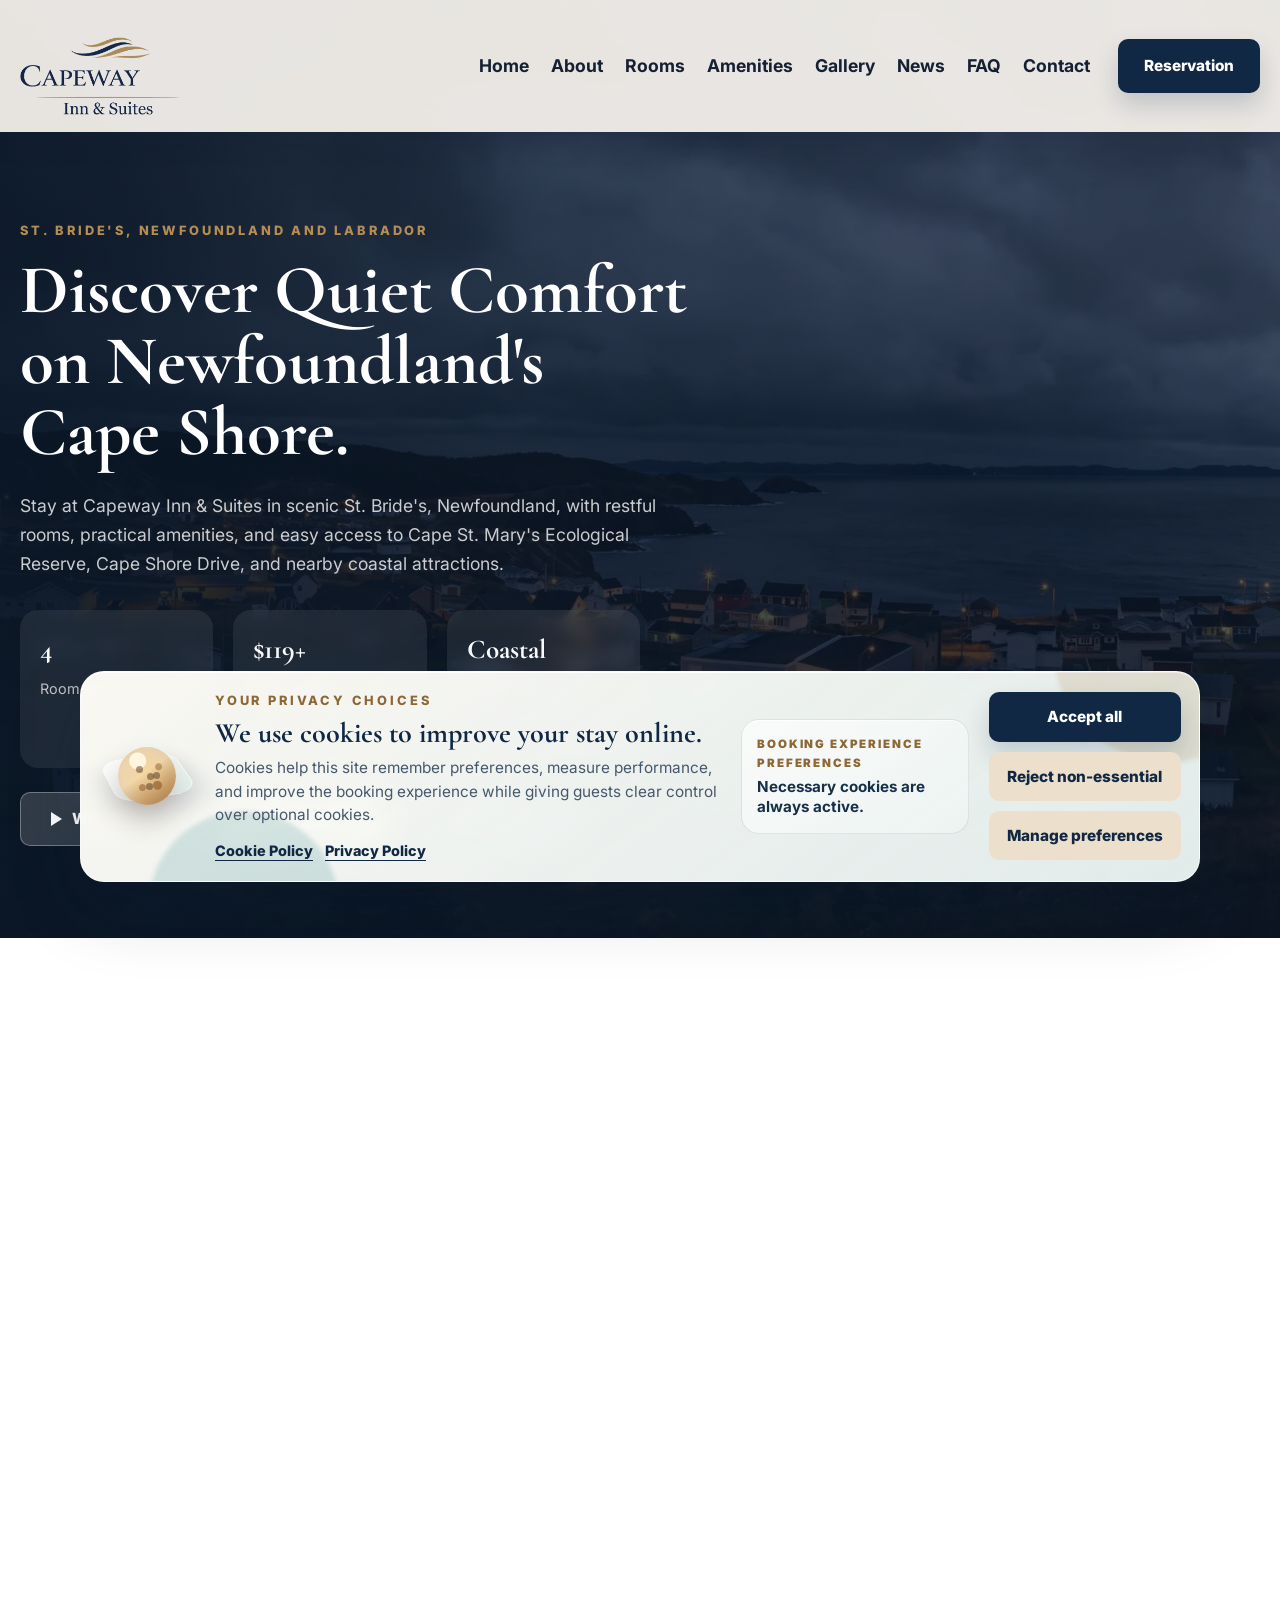
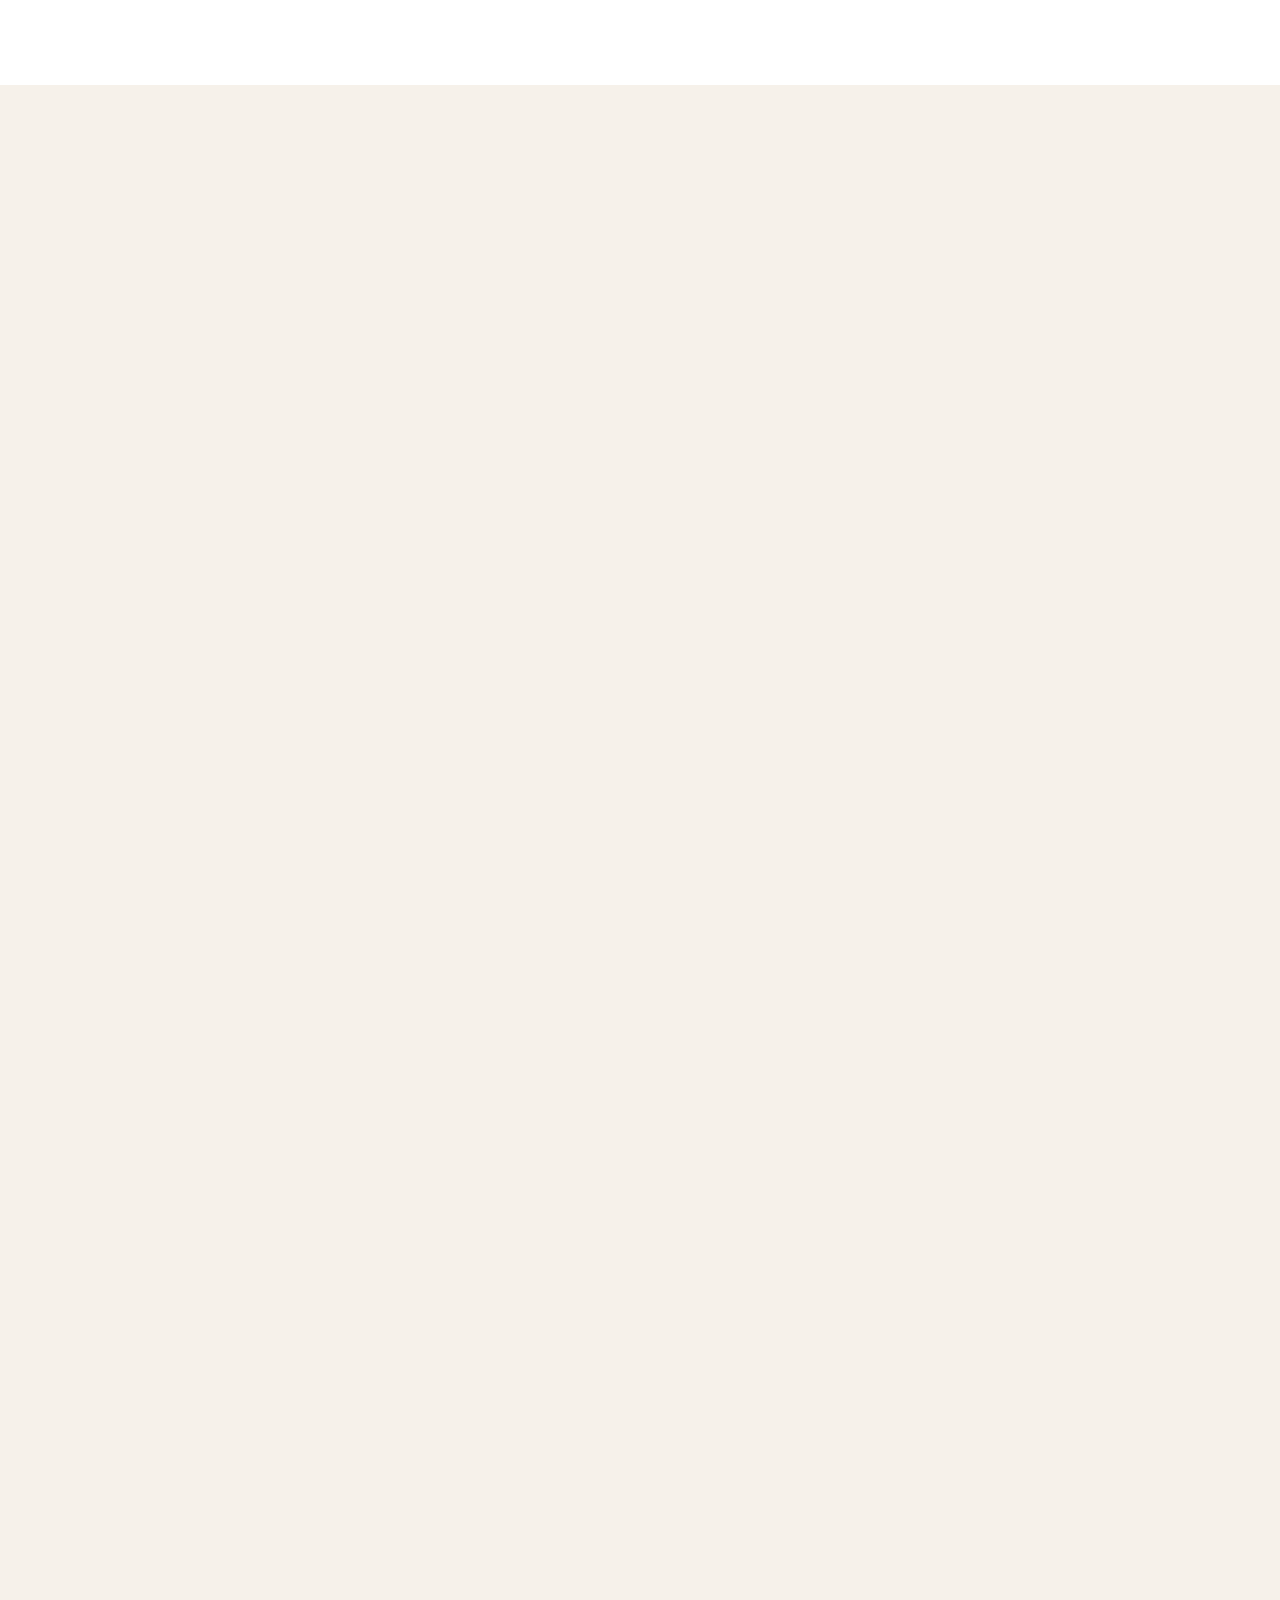
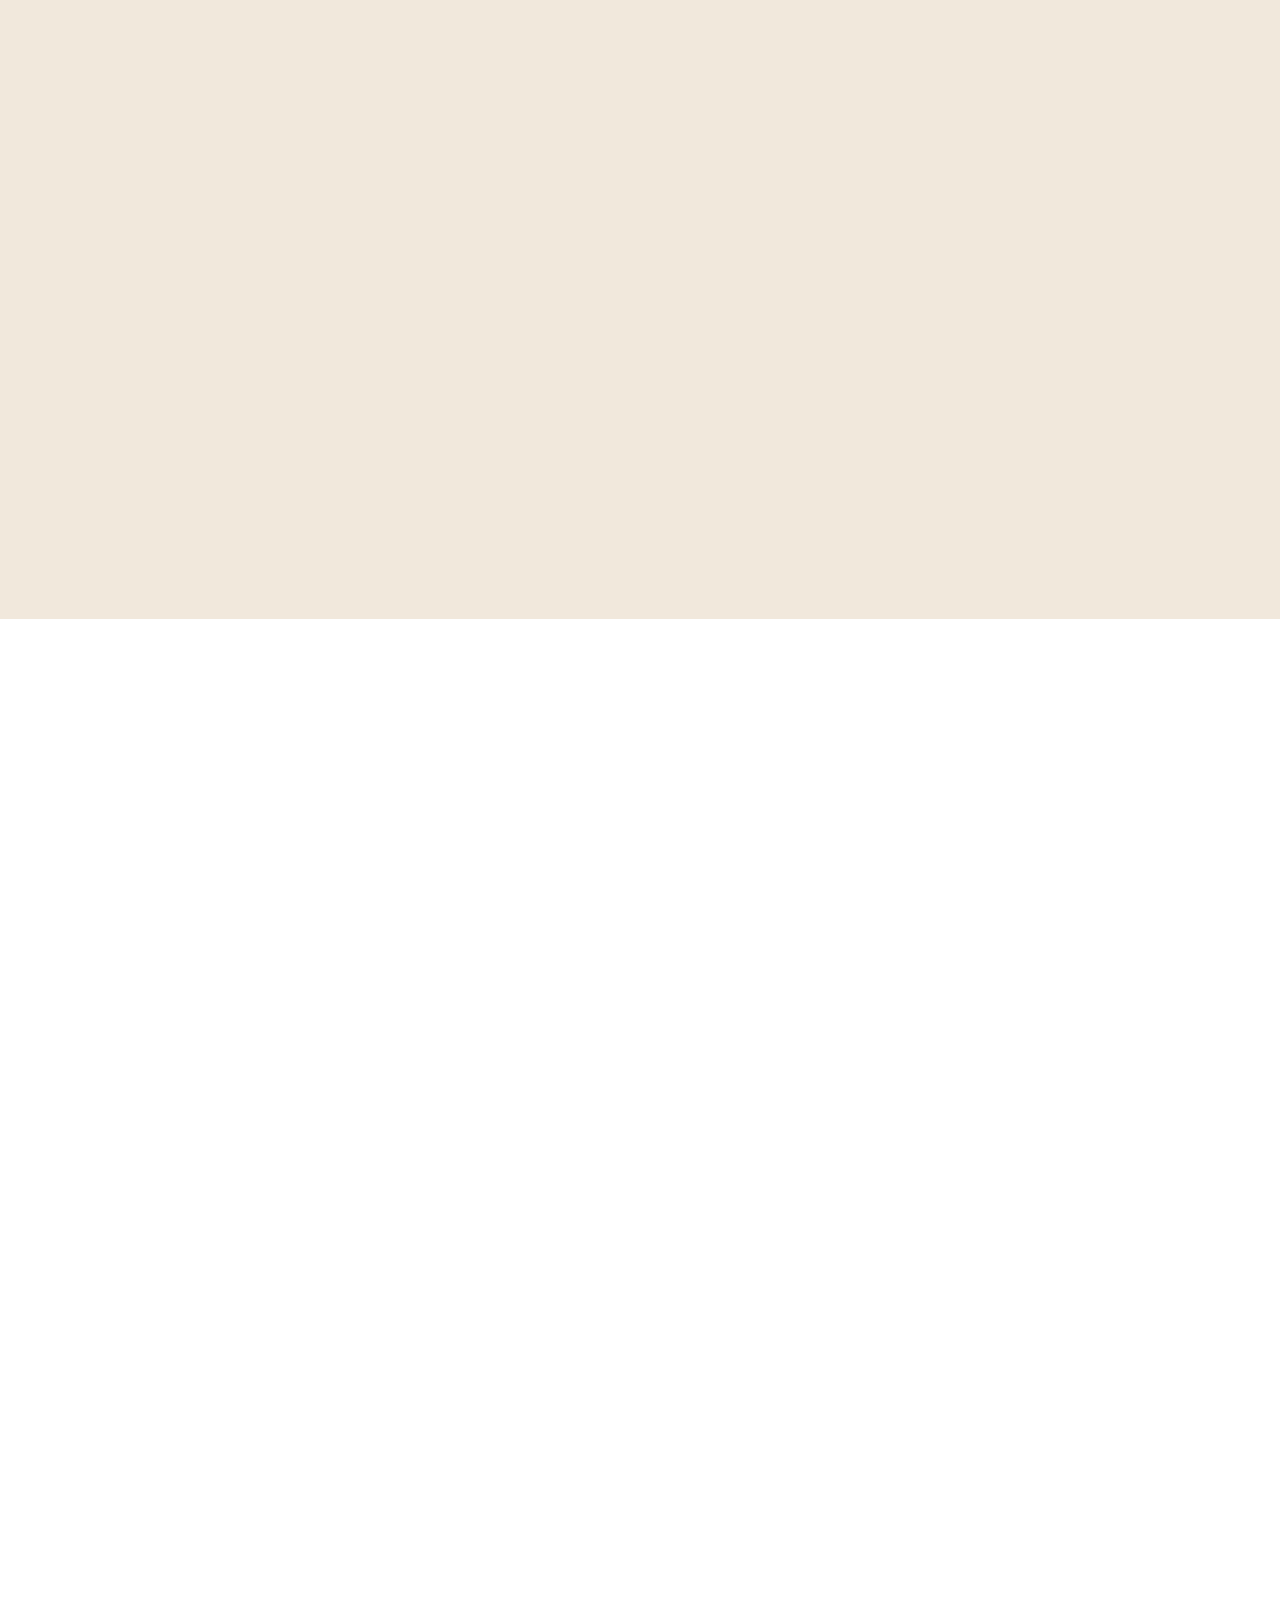
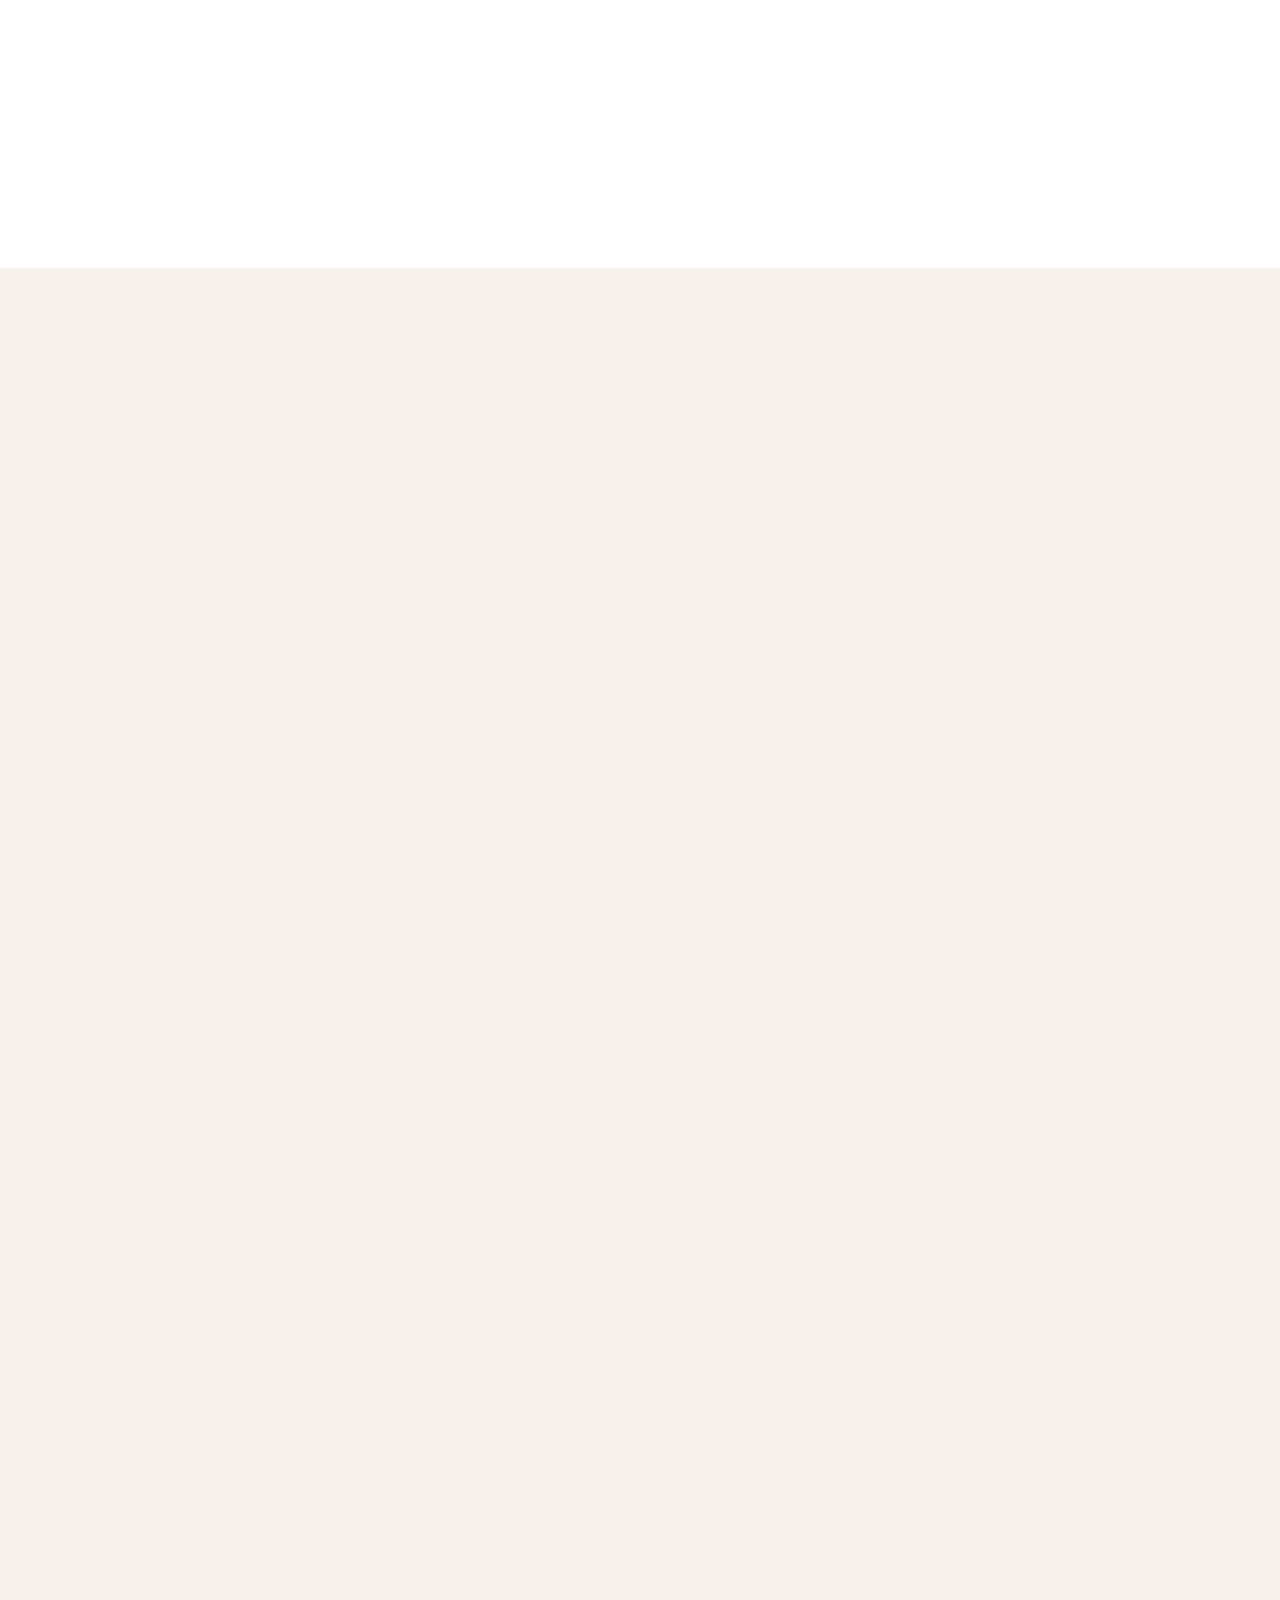
==== index.html @ 0992347d "Remove contact last name field" ====
<!DOCTYPE html>
<html lang="en">
<head>
  <meta charset="UTF-8" />
  <meta name="viewport" content="width=device-width, initial-scale=1.0" />
  <meta name="description" content="Stay at Capeway Inn & Suites in St. Bride's, Newfoundland, near Cape St. Mary's Ecological Reserve. Rooms, suites, Wi-Fi, parking, and coastal hospitality." />
  <meta name="theme-color" content="#102844" />
  <link rel="canonical" href="https://capewayinn.astigmedia.com/" />
  <meta property="og:title" content="Capeway Inn & Suites | St. Bride's NL Accommodations" />
  <meta property="og:description" content="Comfortable rooms and suites in scenic St. Bride's, minutes from Cape St. Mary's Ecological Reserve and Cape Shore attractions." />
  <meta property="og:type" content="website" />
  <meta property="og:url" content="https://capewayinn.astigmedia.com/" />
  <meta property="og:image" content="https://capewayinn.astigmedia.com/assets/images/newfound-hero-optimized.jpg" />
  <meta name="twitter:card" content="summary_large_image" />
  <meta name="twitter:title" content="Capeway Inn & Suites | St. Bride's NL Accommodations" />
  <meta name="twitter:description" content="Comfortable rooms and suites near Cape St. Mary's Ecological Reserve in St. Bride's, Newfoundland." />
  <meta name="twitter:image" content="https://capewayinn.astigmedia.com/assets/images/newfound-hero-optimized.jpg" />
  <title>Capeway Inn & Suites | St. Bride's NL Accommodations</title>
  <link rel="icon" href="/favicon.ico" sizes="any" />
  <link rel="icon" type="image/svg+xml" href="/assets/images/favicon.svg" />
  <link rel="apple-touch-icon" href="/assets/images/apple-touch-icon.png" />
  <link rel="manifest" href="/site.webmanifest" />
  <link rel="preconnect" href="https://fonts.googleapis.com" />
  <link rel="preconnect" href="https://fonts.gstatic.com" crossorigin />
  <link rel="preload" as="style"
    href="https://fonts.googleapis.com/css2?family=Cormorant+Garamond:wght@600;700&family=Inter:wght@400;500;600;700;800&display=swap"
    onload="this.onload=null;this.rel='stylesheet'"
  />
  <noscript><link href="https://fonts.googleapis.com/css2?family=Cormorant+Garamond:wght@600;700&family=Inter:wght@400;500;600;700;800&display=swap" rel="stylesheet" /></noscript>
  <link rel="preload" as="image" href="assets/images/newfound-hero-optimized.webp" type="image/webp" fetchpriority="high" />
  <style>
    .skip-link {
      position: fixed;
      top: 14px;
      left: 14px;
      z-index: 100;
      transform: translateY(-140%);
      padding: 10px 14px;
      color: #fff;
      background: #102844;
      transition: transform 0.2s ease;
    }

    .skip-link:focus {
      transform: translateY(0);
    }
  </style>
  <link rel="stylesheet" href="style.css?v=20260512-4" />
  <script type="application/ld+json">
    {
      "@context": "https://schema.org",
      "@type": "Hotel",
      "name": "Capeway Inn & Suites",
      "url": "https://capewayinn.astigmedia.com/",
      "image": "https://capewayinn.astigmedia.com/assets/images/newfound-hero-optimized.jpg",
      "description": "Comfortable rooms and suites in St. Bride's, Newfoundland, near Cape St. Mary's Ecological Reserve and Cape Shore attractions.",
      "telephone": "+1-709-337-2163",
      "email": "jk.cruz@inboxeen.com",
      "priceRange": "$119-$169",
      "checkinTime": "15:00",
      "checkoutTime": "11:00",
      "hasMap": "https://www.google.com/maps/search/?api=1&query=46.926668,-54.174698",
      "address": {
        "@type": "PostalAddress",
        "streetAddress": "11 Main Street, Route 100",
        "addressLocality": "St. Bride's",
        "addressRegion": "NL",
        "postalCode": "A0B 2Z0",
        "addressCountry": "CA"
      },
      "geo": {
        "@type": "GeoCoordinates",
        "latitude": 46.926668,
        "longitude": -54.174698
      },
      "amenityFeature": [
        { "@type": "LocationFeatureSpecification", "name": "Free Wi-Fi", "value": true },
        { "@type": "LocationFeatureSpecification", "name": "Parking", "value": true },
        { "@type": "LocationFeatureSpecification", "name": "Private bathrooms", "value": true },
        { "@type": "LocationFeatureSpecification", "name": "Cable TV", "value": true }
      ],
      "makesOffer": [
        {
          "@type": "Offer",
          "name": "Standard Room",
          "price": "119",
          "priceCurrency": "CAD",
          "availability": "https://schema.org/InStock"
        },
        {
          "@type": "Offer",
          "name": "Deluxe Room",
          "price": "139",
          "priceCurrency": "CAD",
          "availability": "https://schema.org/InStock"
        },
        {
          "@type": "Offer",
          "name": "Family Suite",
          "price": "159",
          "priceCurrency": "CAD",
          "availability": "https://schema.org/InStock"
        },
        {
          "@type": "Offer",
          "name": "Extended Stay Suite",
          "price": "169",
          "priceCurrency": "CAD",
          "availability": "https://schema.org/InStock"
        }
      ]
    }
  </script>
  <script type="application/ld+json">
    {
      "@context": "https://schema.org",
      "@type": "FAQPage",
      "mainEntity": [
        {
          "@type": "Question",
          "name": "How do I request a reservation?",
          "acceptedAnswer": {
            "@type": "Answer",
            "text": "Use the reservation request form with your preferred dates, room type, and contact details. The inn will follow up with availability and confirmation."
          }
        },
        {
          "@type": "Question",
          "name": "What are the nightly rates at The Capeway?",
          "acceptedAnswer": {
            "@type": "Answer",
            "text": "Daily room rates range from $119 to $169 per night, depending on the room type."
          }
        },
        {
          "@type": "Question",
          "name": "Do you offer weekly or monthly rates?",
          "acceptedAnswer": {
            "@type": "Answer",
            "text": "Weekly and monthly rates are available for extended stays. Contact the inn directly for availability and pricing."
          }
        }
      ]
    }
  </script>
</head>
<body>
  <a class="skip-link" href="#main">Skip to content</a>

  <header class="site-header" id="siteHeader">
    <div class="container nav-shell">
      <a class="brand" href="#home" aria-label="Capeway Inn & Suites home">
        <img class="brand-logo" data-site-setting="logo" src="assets/images/capeway-logo-inn-suites.webp" alt="Capeway Inn &amp; Suites logo" width="1672" height="941" decoding="async">
      </a>

      <button class="menu-toggle" id="menuToggle" type="button" aria-controls="primaryMenu" aria-expanded="false">
        <span class="sr-only">Open menu</span>
        <span></span>
        <span></span>
        <span></span>
      </button>

      <nav class="nav-menu" id="primaryMenu" aria-label="Primary navigation">
        <a href="#home">Home</a>
        <a href="#about">About</a>
        <a href="#rooms">Rooms</a>
        <a href="#amenities">Amenities</a>
        <a href="#gallery">Gallery</a>
        <a href="#news">News</a>
        <a href="#faq">FAQ</a>
        <a href="#contact">Contact</a>
      </nav>

      <a class="btn btn-primary nav-cta" href="#reservation-request">Reservation</a>
    </div>
  </header>

  <main id="main">
    <section class="hero-section" id="home">
      <div class="hero-media">
        <img
          src="assets/images/newfound-hero-optimized.webp"
          alt="Coastal village near St. Bride's Newfoundland at dusk"
          width="2400"
          height="1155"
          fetchpriority="high"
          decoding="async"
        />
      </div>
      <div class="hero-overlay"></div>
      <div class="container hero-content">
        <div class="hero-copy reveal">
          <p class="eyebrow">St. Bride's, Newfoundland and Labrador</p>
          <h1>Discover Quiet Comfort on Newfoundland's Cape Shore.</h1>
          <p class="hero-lede">
            Stay at Capeway Inn &amp; Suites in scenic St. Bride's, Newfoundland, with restful rooms,
            practical amenities, and easy access to Cape St. Mary's Ecological Reserve, Cape Shore
            Drive, and nearby coastal attractions.
          </p>
          <div class="hero-highlights" aria-label="Stay highlights">
            <div class="hero-highlight-card info-flip-card" role="button" tabindex="0" aria-pressed="false">
              <div class="info-flip-inner">
                <div class="info-flip-face info-flip-front">
                  <strong>4</strong>
                  <span>Room styles</span>
                </div>
                <div class="info-flip-face info-flip-back">
                  <strong>Rooms</strong>
                  <span>Four practical room and suite styles.</span>
                </div>
              </div>
            </div>
            <div class="hero-highlight-card info-flip-card" role="button" tabindex="0" aria-pressed="false">
              <div class="info-flip-inner">
                <div class="info-flip-face info-flip-front">
                  <strong>$119+</strong>
                  <span>Nightly range</span>
                </div>
                <div class="info-flip-face info-flip-back">
                  <strong>Rates</strong>
                  <span>Confirmed with availability and stay dates.</span>
                </div>
              </div>
            </div>
            <div class="hero-highlight-card info-flip-card" role="button" tabindex="0" aria-pressed="false">
              <div class="info-flip-inner">
                <div class="info-flip-face info-flip-front">
                  <strong>Coastal</strong>
                  <span>NL setting</span>
                </div>
                <div class="info-flip-face info-flip-back">
                  <strong>Location</strong>
                  <span>Near Cape St. Mary's and Cape Shore drives.</span>
                </div>
              </div>
            </div>
          </div>
          <div class="hero-actions">
            <button class="btn btn-video" id="heroVideoOpen" type="button" aria-haspopup="dialog">
              <span class="play-icon" aria-hidden="true"></span>
              Watch Video
            </button>
            <a class="btn btn-secondary" href="#rooms">View Rooms</a>
            <a class="btn btn-primary" href="#reservation-request">Reservation</a>
          </div>
        </div>
        <div class="hero-booking-panel" id="heroBookingPanel" aria-hidden="true"></div>
      </div>
    </section>

    <section class="section booking-section" id="reservation-request" hidden>
      <div class="container booking-section-layout">
        <div class="section-heading booking-section-heading reveal">
          <p class="eyebrow">Plan Your Stay</p>
          <h2>Request availability for your stay.</h2>
          <p>Share your preferred dates, room type, and contact details. We will follow up with availability and confirmed pricing.</p>
        </div>

        <form class="booking-card booking-card-flip reveal" id="quickBookingForm" aria-label="Quick stay search">
          <div class="booking-card-inner">
            <div class="booking-card-face booking-card-front">
              <div class="card-heading">
                <p class="eyebrow">Plan Your Stay</p>
                <h2>Check Availability</h2>
              </div>
              <div class="booking-grid">
                <label>
                  <span>Check-in</span>
                  <input type="date" id="quickCheckIn" name="quickCheckIn" required />
                  <small class="error-message"></small>
                </label>
                <label>
                  <span>Check-out</span>
                  <input type="date" id="quickCheckOut" name="quickCheckOut" required />
                  <small class="error-message"></small>
                </label>
                <label>
                  <span>Guests</span>
                  <select id="quickGuests" name="quickGuests" required>
                    <option value="">Select guests</option>
                    <option value="1">1 guest</option>
                    <option value="2" selected>2 guests</option>
                    <option value="3">3 guests</option>
                    <option value="4">4 guests</option>
                    <option value="5">5 guests</option>
                    <option value="6">6 guests</option>
                  </select>
                  <small class="error-message"></small>
                </label>
                <label>
                  <span>Room Type</span>
                  <select id="quickRoomType" name="quickRoomType" required>
                    <option value="">Select room</option>
                    <option value="standard">Standard Room</option>
                    <option value="deluxe">Deluxe Room</option>
                    <option value="family">Family Suite</option>
                    <option value="extended">Extended Stay Suite</option>
                  </select>
                  <small class="error-message"></small>
                </label>
                <label>
                  <span>First Name</span>
                  <input type="text" id="quickFirstName" name="quickFirstName" autocomplete="given-name" required />
                  <small class="error-message"></small>
                </label>
                <label>
                  <span>Last Name</span>
                  <input type="text" id="quickLastName" name="quickLastName" autocomplete="family-name" required />
                  <small class="error-message"></small>
                </label>
                <label>
                  <span>Contact</span>
                  <input type="tel" id="quickContact" name="quickContact" autocomplete="tel" required />
                  <small class="error-message"></small>
                </label>
                <label>
                  <span>Email Address</span>
                  <input type="email" id="quickEmail" name="quickEmail" autocomplete="email" required />
                  <small class="error-message"></small>
                </label>
                <label class="wide-field">
                  <span>Special Request</span>
                  <textarea
                    id="quickSpecialRequest"
                    name="quickSpecialRequest"
                    rows="2"
                    placeholder="Arrival time, bedding preferences, accessibility notes, or anything we should know."
                  ></textarea>
                </label>
              </div>
              <button class="btn btn-primary btn-full" type="submit">Reservation</button>
              <p class="form-status" id="quickBookingStatus" aria-live="polite"></p>
            </div>
            <div class="booking-card-face booking-card-back" aria-live="polite">
              <div class="booking-success">
                <p class="eyebrow">Thank You</p>
                <h3>Availability request sent successfully.</h3>
                <p class="inquiry-id">Inquiry ID: <strong id="quickBookingInquiryId">Pending</strong></p>
                <p>We appreciate your interest in staying with us. Once availability is confirmed, we will contact you with the details.</p>
              </div>
            </div>
          </div>
        </form>
      </div>
    </section>

    <section class="section about-section" id="about">
      <div class="container about-layout">
        <div class="about-media reveal">
          <div class="about-stack">
            <img width="1800" height="1200"
              src="assets/gallery-enhanced/img_0848-enhanced.webp"
              alt="Capeway Inn suite with kitchenette and sitting area"
            decoding="async" loading="lazy">
            <img width="1200" height="1800"
              src="assets/gallery-enhanced/img_0845-enhanced.webp"
              alt="Bright Capeway Inn dining nook with window light"
            decoding="async" loading="lazy">
          </div>
          <div class="about-badge">
            <strong>Since 1994</strong>
            <span>A former Presentation convent renovated into an inn</span>
          </div>
        </div>

        <div class="about-copy reveal">
          <p class="eyebrow">About Capeway Inn</p>
          <h2>Restful rooms, real hospitality, and a remarkable coastal setting.</h2>
          <p>
            The Capeway Inn is located on Route 100, just minutes from Cape St. Mary's
            Ecological Reserve, the most accessible seabird colony in North America.
          </p>
          <p>
            Once a Presentation convent, the building has been thoughtfully renovated into
            an inn in the heart of scenic St. Bride's, Newfoundland. The Capeway Inn has
            been operating in its current capacity since 1994.
          </p>

          <div class="feature-points" aria-label="Capeway Inn details">
            <article class="feature-flip-card info-flip-card" role="button" tabindex="0" aria-pressed="false">
              <div class="info-flip-inner">
                <div class="info-flip-face info-flip-front">
                  <h3>Room Styles</h3>
                  <p>Choose from practical, restful rooms and suites that fit solo travel, families, and longer stays.</p>
                </div>
                <div class="info-flip-face info-flip-back">
                  <h3>Room Details</h3>
                  <p>Options include standard rooms, deluxe rooms, family suites, and suites suited for longer visits.</p>
                </div>
              </div>
            </article>
            <article class="feature-flip-card info-flip-card" role="button" tabindex="0" aria-pressed="false">
              <div class="info-flip-inner">
                <div class="info-flip-face info-flip-front">
                  <h3>Coastal Base</h3>
                  <p>A convenient home base for Cape St. Mary's, scenic drives, and Newfoundland highlights.</p>
                </div>
                <div class="info-flip-face info-flip-back">
                  <h3>Location Details</h3>
                  <p>Use the inn as a quiet base for local visits, coastal routes, birdwatching, and Cape Shore exploring.</p>
                </div>
              </div>
            </article>
          </div>
        </div>
      </div>
    </section>

    <section class="section rooms-section" id="rooms">
      <div class="container">
        <div class="section-heading reveal">
          <p class="eyebrow">Rooms &amp; Suites</p>
          <h2>Choose the room that fits the shape of your trip.</h2>
          <p>
            Every stay includes private en-suite comfort, free Wi-Fi, television, fresh linens, and the reassuring ease of a well-prepared room.
          </p>
        </div>

        <div class="room-grid">
          <article class="room-card reveal">
            <div class="room-image">
              <img width="1800" height="1200"
                src="assets/gallery-enhanced/img_0844-enhanced.webp"
                alt="Standard Capeway Inn room with sofa and kitchenette"
              decoding="async" loading="lazy">
            </div>
            <div class="room-body">
              <div class="room-meta">
                <span class="room-tag">Standard Room</span>
                <strong>$119 / Night</strong>
              </div>
              <h3>Standard Room</h3>
              <p>A bright, comfortable base for one or two guests with the essentials close at hand.</p>
              <a class="btn btn-secondary" href="#reservation-request">Reservation</a>
            </div>
          </article>

          <article class="room-card reveal">
            <div class="room-image">
              <img width="1800" height="1200"
                src="assets/gallery-enhanced/img_0836-enhanced.webp"
                alt="Capeway Inn hallway with guest room doors"
              decoding="async" loading="lazy">
            </div>
            <div class="room-body">
              <div class="room-meta">
                <span class="room-tag">Deluxe Room</span>
                <strong>$139 / Night</strong>
              </div>
              <h3>Deluxe Room</h3>
              <p>Extra room to unwind, ideal for travelers who appreciate a little more quiet and comfort.</p>
              <a class="btn btn-secondary" href="#reservation-request">Reservation</a>
            </div>
          </article>

          <article class="room-card reveal">
            <div class="room-image">
              <img width="1800" height="1200"
                src="assets/gallery-enhanced/img_0835-enhanced.webp"
                alt="Family suite living area with sofa at Capeway Inn"
              decoding="async" loading="lazy">
            </div>
            <div class="room-body">
              <div class="room-meta">
                <span class="room-tag">Family Suite</span>
                <strong>$159 / Night</strong>
              </div>
              <h3>Family Suite</h3>
              <p>A flexible suite for families or small groups who want space to spread out after a day outside.</p>
              <a class="btn btn-secondary" href="#reservation-request">Reservation</a>
            </div>
          </article>
        </div>

      </div>
    </section>

    <section class="section details-section">
      <div class="container details-layout">
        <div class="details-copy reveal">
          <p class="eyebrow">Rates</p>
          <h2>Clear nightly estimates for easy planning.</h2>
          <p>
            Rates are estimates for trip planning and may vary by season, availability, holidays, and length of stay.
          </p>
          <div class="details-specs">
            <div><strong>$119</strong><span>Standard Room</span></div>
            <div><strong>$139</strong><span>Deluxe Room</span></div>
            <div><strong>$149</strong><span>Junior Suite</span></div>
            <div><strong>$169+</strong><span>Suite options</span></div>
          </div>
          <a class="btn btn-primary" href="#reservation-request">Reservation</a>
        </div>

        <div class="details-media reveal">
          <img width="1800" height="1200"
            src="assets/gallery-enhanced/img_0834-enhanced.webp"
            alt="Capeway Inn corridor and sitting bench"
          decoding="async" loading="lazy">
          <div class="details-panel details-flip-panel" role="button" tabindex="0" aria-pressed="false">
            <div class="details-panel-inner">
              <div class="details-panel-face details-panel-front">
                <h3>Good to Know</h3>
                <ul class="feature-list">
                  <li>Extra guest charges may apply depending on room type and bedding needs.</li>
                  <li>Taxes and confirmed seasonal pricing are provided with your reservation reply.</li>
                  <li>Longer stays are best served by extended-stay room options.</li>
                </ul>
              </div>
              <div class="details-panel-face details-panel-back">
                <h3>Rate Details</h3>
                <p>
                  Final pricing is confirmed by the inn after your reservation request. Rates may change by
                  season, availability, guest count, taxes, and room setup.
                </p>
                <p>
                  Weekly, monthly, and extended-stay options are best confirmed directly so the room type
                  and total stay cost match your plans.
                </p>
              </div>
            </div>
          </div>
        </div>
      </div>
    </section>

    <section class="section amenities-section" id="amenities">
      <div class="container">
        <div class="section-heading reveal">
          <p class="eyebrow">Amenities</p>
          <h2>Everything you need, nothing fussy.</h2>
          <p>
            Designed around practical comfort, restful evenings, and the little conveniences that make travel easier.
          </p>
        </div>

        <div class="amenity-grid" aria-label="Amenity details">
          <article class="amenity-card amenity-flip-card reveal" role="button" tabindex="0" aria-pressed="false">
            <div class="amenity-card-inner">
              <div class="amenity-card-face amenity-card-front">
                <div class="amenity-visual" aria-hidden="true">
                  <img src="assets/images/amenity-wifi.svg" alt="" width="72" height="72" loading="lazy" decoding="async">
                  <span class="amenity-icon-label">Wi-Fi</span>
                </div>
                <h3>Free Wi-Fi</h3>
                <p>Stay connected for trip planning, work check-ins, and sharing the view.</p>
              </div>
              <div class="amenity-card-face amenity-card-back">
                <div class="amenity-visual" aria-hidden="true">
                  <img src="assets/images/amenity-wifi.svg" alt="" width="72" height="72" loading="lazy" decoding="async">
                  <span class="amenity-icon-label">Wi-Fi</span>
                </div>
                <h3>Wi-Fi Details</h3>
                <p>Complimentary wireless internet is available for guests during their stay, making it easier to check travel plans, keep in touch, and handle light work online.</p>
              </div>
            </div>
          </article>
          <article class="amenity-card amenity-flip-card reveal" role="button" tabindex="0" aria-pressed="false">
            <div class="amenity-card-inner">
              <div class="amenity-card-face amenity-card-front">
                <div class="amenity-visual" aria-hidden="true">
                  <img src="assets/images/amenity-parking.svg" alt="" width="72" height="72" loading="lazy" decoding="async">
                  <span class="amenity-icon-label">Parking</span>
                </div>
                <h3>Parking</h3>
                <p>Simple on-site parking for overnight guests and road-trip travelers.</p>
              </div>
              <div class="amenity-card-face amenity-card-back">
                <div class="amenity-visual" aria-hidden="true">
                  <img src="assets/images/amenity-parking.svg" alt="" width="72" height="72" loading="lazy" decoding="async">
                  <span class="amenity-icon-label">Parking</span>
                </div>
                <h3>Parking Details</h3>
                <p>Guests have access to convenient on-site parking, helpful for overnight stays, road trips, local sightseeing, and easy arrivals after a day on the Cape Shore.</p>
              </div>
            </div>
          </article>
          <article class="amenity-card amenity-flip-card reveal" role="button" tabindex="0" aria-pressed="false">
            <div class="amenity-card-inner">
              <div class="amenity-card-face amenity-card-front">
                <div class="amenity-visual" aria-hidden="true">
                  <img src="assets/images/amenity-tv.svg" alt="" width="72" height="72" loading="lazy" decoding="async">
                  <span class="amenity-icon-label">Cable TV</span>
                </div>
                <h3>Cable TV</h3>
                <p>Flat-screen entertainment for relaxed nights after a coastal day.</p>
              </div>
              <div class="amenity-card-face amenity-card-back">
                <div class="amenity-visual" aria-hidden="true">
                  <img src="assets/images/amenity-tv.svg" alt="" width="72" height="72" loading="lazy" decoding="async">
                  <span class="amenity-icon-label">Cable TV</span>
                </div>
                <h3>TV Details</h3>
                <p>Rooms include cable television for quiet evenings, weather check-ins, and relaxed downtime between coastal drives, local visits, and longer travel days.</p>
              </div>
            </div>
          </article>
          <article class="amenity-card amenity-flip-card reveal" role="button" tabindex="0" aria-pressed="false">
            <div class="amenity-card-inner">
              <div class="amenity-card-face amenity-card-front">
                <div class="amenity-visual" aria-hidden="true">
                  <img src="assets/images/amenity-suite.svg" alt="" width="72" height="72" loading="lazy" decoding="async">
                  <span class="amenity-icon-label">Suites</span>
                </div>
                <h3>Select Suites</h3>
                <p>Extended-stay suites add easy meals, snacks, and longer-stay flexibility.</p>
              </div>
              <div class="amenity-card-face amenity-card-back">
                <div class="amenity-visual" aria-hidden="true">
                  <img src="assets/images/amenity-suite.svg" alt="" width="72" height="72" loading="lazy" decoding="async">
                  <span class="amenity-icon-label">Suites</span>
                </div>
                <h3>Suite Details</h3>
                <p>Select suites offer added convenience for longer visits, including space for simple meals, snacks, and a more flexible stay away from home.</p>
              </div>
            </div>
          </article>
          <article class="amenity-card amenity-flip-card reveal" role="button" tabindex="0" aria-pressed="false">
            <div class="amenity-card-inner">
              <div class="amenity-card-face amenity-card-front">
                <div class="amenity-visual" aria-hidden="true">
                  <img src="assets/images/amenity-non-smoking.svg" alt="" width="72" height="72" loading="lazy" decoding="async">
                  <span class="amenity-icon-label">Non-Smoking</span>
                </div>
                <h3>Non-Smoking Rooms</h3>
                <p>Fresh, comfortable spaces prepared with a clean, welcoming feel.</p>
              </div>
              <div class="amenity-card-face amenity-card-back">
                <div class="amenity-visual" aria-hidden="true">
                  <img src="assets/images/amenity-non-smoking.svg" alt="" width="72" height="72" loading="lazy" decoding="async">
                  <span class="amenity-icon-label">Non-Smoking</span>
                </div>
                <h3>Room Details</h3>
                <p>Guest rooms are prepared as fresh, clean spaces. Smoking or vaping in restricted areas may result in cleaning fees under the hotel house rules.</p>
              </div>
            </div>
          </article>
          <article class="amenity-card amenity-flip-card reveal" role="button" tabindex="0" aria-pressed="false">
            <div class="amenity-card-inner">
              <div class="amenity-card-face amenity-card-front">
                <div class="amenity-visual" aria-hidden="true">
                  <img src="assets/images/amenity-laundry.svg" alt="" width="72" height="72" loading="lazy" decoding="async">
                  <span class="amenity-icon-label">Laundry</span>
                </div>
                <h3>Laundry Access</h3>
                <p>Helpful for longer visits, families, and guests touring the region.</p>
              </div>
              <div class="amenity-card-face amenity-card-back">
                <div class="amenity-visual" aria-hidden="true">
                  <img src="assets/images/amenity-laundry.svg" alt="" width="72" height="72" loading="lazy" decoding="async">
                  <span class="amenity-icon-label">Laundry</span>
                </div>
                <h3>Laundry Details</h3>
                <p>Laundry access is useful for extended stays, families, and guests exploring the region who want to refresh clothing during their trip.</p>
              </div>
            </div>
          </article>
          <article class="amenity-card amenity-flip-card reveal" role="button" tabindex="0" aria-pressed="false">
            <div class="amenity-card-inner">
              <div class="amenity-card-face amenity-card-front">
                <div class="amenity-visual" aria-hidden="true">
                  <img src="assets/images/amenity-coffee.svg" alt="" width="72" height="72" loading="lazy" decoding="async">
                  <span class="amenity-icon-label">Tea &amp; Coffee</span>
                </div>
                <h3>Tea &amp; Coffee</h3>
                <p>Start the morning gently before setting out across the peninsula.</p>
              </div>
              <div class="amenity-card-face amenity-card-back">
                <div class="amenity-visual" aria-hidden="true">
                  <img src="assets/images/amenity-coffee.svg" alt="" width="72" height="72" loading="lazy" decoding="async">
                  <span class="amenity-icon-label">Tea &amp; Coffee</span>
                </div>
                <h3>Coffee Details</h3>
                <p>Tea and coffee conveniences help guests start the day comfortably before heading out to Cape St. Mary's, local drives, or nearby appointments.</p>
              </div>
            </div>
          </article>
          <article class="amenity-card amenity-flip-card reveal" role="button" tabindex="0" aria-pressed="false">
            <div class="amenity-card-inner">
              <div class="amenity-card-face amenity-card-front">
                <div class="amenity-visual" aria-hidden="true">
                  <img src="assets/images/amenity-bathroom.svg" alt="" width="72" height="72" loading="lazy" decoding="async">
                  <span class="amenity-icon-label">Bathroom</span>
                </div>
                <h3>Private Bathrooms</h3>
                <p>En-suite bathrooms provide the privacy and ease every stay deserves.</p>
              </div>
              <div class="amenity-card-face amenity-card-back">
                <div class="amenity-visual" aria-hidden="true">
                  <img src="assets/images/amenity-bathroom.svg" alt="" width="72" height="72" loading="lazy" decoding="async">
                  <span class="amenity-icon-label">Bathroom</span>
                </div>
                <h3>Bathroom Details</h3>
                <p>Private en-suite bathrooms give guests personal space, comfort, and everyday convenience throughout short visits and longer stays.</p>
              </div>
            </div>
          </article>
        </div>
      </div>
    </section>

    <section class="section gallery-section" id="gallery">
      <div class="container">
        <div class="section-heading reveal">
          <p class="eyebrow">Gallery</p>
          <h2>A glimpse of the stay.</h2>
          <p>Rooms, quiet corners, and destination moments with the calm texture of coastal travel.</p>
        </div>

        <div class="gallery-grid">
          <button class="gallery-item large reveal" type="button" data-full="assets/gallery-enhanced/img_0849-enhanced.webp" data-alt="Capeway Inn guest suite seating area with coastal light">
            <img width="1200" height="1800" src="assets/gallery-enhanced/img_0849-enhanced.webp" alt="Capeway Inn guest suite seating area with coastal light" decoding="async" loading="lazy">
          </button>
          <button class="gallery-item reveal" type="button" data-full="assets/gallery-enhanced/img_0848-enhanced.webp" data-alt="Capeway Inn suite with kitchenette and sitting area">
            <img width="1800" height="1200" src="assets/gallery-enhanced/img_0848-enhanced.webp" alt="Capeway Inn suite with kitchenette and sitting area" decoding="async" loading="lazy">
          </button>
          <button class="gallery-item tall reveal" type="button" data-full="assets/gallery-enhanced/img_0845-enhanced.webp" data-alt="Bright Capeway Inn dining nook with window light">
            <img width="1200" height="1800" src="assets/gallery-enhanced/img_0845-enhanced.webp" alt="Bright Capeway Inn dining nook with window light" decoding="async" loading="lazy">
          </button>
          <button class="gallery-item reveal" type="button" data-full="assets/gallery-enhanced/img_0844-enhanced.webp" data-alt="Standard Capeway Inn room with sofa and kitchenette">
            <img width="1800" height="1200" src="assets/gallery-enhanced/img_0844-enhanced.webp" alt="Standard Capeway Inn room with sofa and kitchenette" decoding="async" loading="lazy">
          </button>
          <button class="gallery-item wide reveal" type="button" data-full="assets/gallery-enhanced/img_0836-enhanced.webp" data-alt="Capeway Inn hallway with guest room doors">
            <img width="1800" height="1200" src="assets/gallery-enhanced/img_0836-enhanced.webp" alt="Capeway Inn hallway with guest room doors" decoding="async" loading="lazy">
          </button>
          <button class="gallery-item reveal" type="button" data-full="assets/gallery-enhanced/img_0835-enhanced.webp" data-alt="Family suite living area with sofa at Capeway Inn">
            <img width="1800" height="1200" src="assets/gallery-enhanced/img_0835-enhanced.webp" alt="Family suite living area with sofa at Capeway Inn" decoding="async" loading="lazy">
          </button>
          <button class="gallery-item reveal" type="button" data-full="assets/gallery-enhanced/img_0834-enhanced.webp" data-alt="Capeway Inn corridor and sitting bench">
            <img width="1800" height="1200" src="assets/gallery-enhanced/img_0834-enhanced.webp" alt="Capeway Inn corridor and sitting bench" decoding="async" loading="lazy">
          </button>
          <button class="gallery-item reveal" type="button" data-full="assets/gallery-enhanced/img_0833-enhanced.webp" data-alt="Capeway Inn lobby and entry seating area">
            <img width="1800" height="1200" src="assets/gallery-enhanced/img_0833-enhanced.webp" alt="Capeway Inn lobby and entry seating area" decoding="async" loading="lazy">
          </button>
          <button class="gallery-item reveal" type="button" data-full="assets/gallery-enhanced/img_0832-enhanced.webp" data-alt="Capeway Inn landing with mirrors and soft lighting">
            <img width="1800" height="1200" src="assets/gallery-enhanced/img_0832-enhanced.webp" alt="Capeway Inn landing with mirrors and soft lighting" decoding="async" loading="lazy">
          </button>
          <button class="gallery-item wide reveal" type="button" data-full="assets/gallery-enhanced/img_0829-enhanced.webp" data-alt="Capeway Inn hallway light fixture detail">
            <img width="1200" height="1800" src="assets/gallery-enhanced/img_0829-enhanced.webp" alt="Capeway Inn hallway light fixture detail" decoding="async" loading="lazy">
          </button>
          <button class="gallery-item reveal" type="button" data-full="assets/gallery-enhanced/img_0827-enhanced.webp" data-alt="Capeway Inn exterior and surrounding property">
            <img width="1800" height="1200" src="assets/gallery-enhanced/img_0827-enhanced.webp" alt="Capeway Inn exterior and surrounding property" decoding="async" loading="lazy">
          </button>
          <button class="gallery-item tall reveal" type="button" data-full="assets/gallery-enhanced/img_0826-enhanced.webp" data-alt="Capeway Inn room with bed and wood flooring">
            <img width="1800" height="1200" src="assets/gallery-enhanced/img_0826-enhanced.webp" alt="Capeway Inn room with bed and wood flooring" decoding="async" loading="lazy">
          </button>
          <button class="gallery-item reveal" type="button" data-full="assets/gallery-enhanced/img_0825-enhanced.webp" data-alt="Capeway Inn room with bed, seating, and window">
            <img width="1800" height="1200" src="assets/gallery-enhanced/img_0825-enhanced.webp" alt="Capeway Inn room with bed, seating, and window" decoding="async" loading="lazy">
          </button>
          <button class="gallery-item reveal" type="button" data-full="assets/gallery-enhanced/img_0824-enhanced.webp" data-alt="Capeway Inn bed with patterned curtains">
            <img width="1200" height="1800" src="assets/gallery-enhanced/img_0824-enhanced.webp" alt="Capeway Inn bed with patterned curtains" decoding="async" loading="lazy">
          </button>
          <button class="gallery-item reveal" type="button" data-full="assets/gallery-enhanced/img_0823-enhanced.webp" data-alt="Capeway Inn guest room with sofa and bed">
            <img width="1800" height="1200" src="assets/gallery-enhanced/img_0823-enhanced.webp" alt="Capeway Inn guest room with sofa and bed" decoding="async" loading="lazy">
          </button>
          <button class="gallery-item reveal" type="button" data-full="assets/gallery-enhanced/img_0818-enhanced.webp" data-alt="Capeway Inn guest bathroom and vanity area">
            <img width="1200" height="1800" src="assets/gallery-enhanced/img_0818-enhanced.webp" alt="Capeway Inn guest bathroom and vanity area" decoding="async" loading="lazy">
          </button>
          <button class="gallery-item reveal" type="button" data-full="assets/gallery-enhanced/img_0816-enhanced.webp" data-alt="Capeway Inn room with kitchenette and table">
            <img width="1800" height="1200" src="assets/gallery-enhanced/img_0816-enhanced.webp" alt="Capeway Inn room with kitchenette and table" decoding="async" loading="lazy">
          </button>
          <button class="gallery-item reveal" type="button" data-full="assets/gallery-enhanced/img_0815-enhanced.webp" data-alt="Capeway Inn suite seating and kitchen space">
            <img width="1800" height="1200" src="assets/gallery-enhanced/img_0815-enhanced.webp" alt="Capeway Inn suite seating and kitchen space" decoding="async" loading="lazy">
          </button>
          <button class="gallery-item large reveal" type="button" data-full="assets/gallery-enhanced/img_0814-enhanced.webp" data-alt="Capeway Inn bathroom shower and vanity">
            <img width="1200" height="1800" src="assets/gallery-enhanced/img_0814-enhanced.webp" alt="Capeway Inn bathroom shower and vanity" decoding="async" loading="lazy">
          </button>
          <button class="gallery-item reveal" type="button" data-full="assets/gallery-optimized/optimized_Capeway-1.webp" data-alt="Capeway Inn panoramic room and lounge view">
            <img width="870" height="204" src="assets/gallery-optimized/optimized_Capeway-1.webp" alt="Capeway Inn panoramic room and lounge view" decoding="async" loading="lazy">
          </button>
          <button class="gallery-item reveal" type="button" data-full="assets/gallery-optimized/optimized_Capeway-2.webp" data-alt="Capeway Inn room detail">
            <img width="260" height="260" src="assets/gallery-optimized/optimized_Capeway-2.webp" alt="Capeway Inn room detail" decoding="async" loading="lazy">
          </button>
          <button class="gallery-item wide reveal" type="button" data-full="assets/gallery-optimized/optimized_Capeway-3.webp" data-alt="Capeway Inn guest suite panoramic interior">
            <img width="870" height="204" src="assets/gallery-optimized/optimized_Capeway-3.webp" alt="Capeway Inn guest suite panoramic interior" decoding="async" loading="lazy">
          </button>
          <button class="gallery-item reveal" type="button" data-full="assets/gallery-optimized/optimized_Capeway-4.webp" data-alt="Capeway Inn hallway and guest room panorama">
            <img width="870" height="200" src="assets/gallery-optimized/optimized_Capeway-4.webp" alt="Capeway Inn hallway and guest room panorama" decoding="async" loading="lazy">
          </button>
          <button class="gallery-item reveal" type="button" data-full="assets/gallery-optimized/optimized_Capeway-6.webp" data-alt="Capeway Inn compact guest room interior">
            <img width="280" height="362" src="assets/gallery-optimized/optimized_Capeway-6.webp" alt="Capeway Inn compact guest room interior" decoding="async" loading="lazy">
          </button>
          <button class="gallery-item reveal" type="button" data-full="assets/gallery-optimized/optimized_Capeway-7.webp" data-alt="Capeway Inn room amenity detail">
            <img width="260" height="260" src="assets/gallery-optimized/optimized_Capeway-7.webp" alt="Capeway Inn room amenity detail" decoding="async" loading="lazy">
          </button>
        </div>
      </div>
    </section>

    <section class="section news-section" id="news">
      <div class="container">
        <div class="section-heading reveal">
          <p class="eyebrow">More Information</p>
          <h2>Helpful links for planning the broader trip.</h2>
        </div>

        <div class="news-grid">
          <article class="news-card reveal">
            <img width="1800" height="1200"
              src="assets/gallery-enhanced/img_0833-enhanced.webp"
              alt="Capeway Inn lobby and entry seating area"
            decoding="async" loading="lazy">
            <div class="news-body">
              <span class="news-meta">Virtual Tour</span>
              <h3>Explore Cape St. Mary's Seabird Ecological Reserve.</h3>
              <p>Preview one of the best-known regional destinations before mapping your drive.</p>
              <a href="https://www.gov.nl.ca/mca/r-csme/" target="_blank" rel="noopener noreferrer">Open Link</a>
            </div>
          </article>

          <article class="news-card reveal">
            <img width="1800" height="1200"
              src="assets/gallery-enhanced/img_0832-enhanced.webp"
              alt="Capeway Inn landing with mirrors and soft lighting"
            decoding="async" loading="lazy">
            <div class="news-body">
              <span class="news-meta">Cape Shore</span>
              <h3>Visit Cape Shore regional information.</h3>
              <p>Useful for exploring surrounding routes, communities, and scenic areas around the inn.</p>
              <a href="https://www.legendarycoasts.com/cape-shore" target="_blank" rel="noopener noreferrer">Open Link</a>
            </div>
          </article>

          <article class="news-card reveal">
            <img width="1200" height="1800"
              src="assets/gallery-enhanced/img_0829-enhanced.webp"
              alt="Capeway Inn hallway light fixture detail"
            decoding="async" loading="lazy">
            <div class="news-body">
              <span class="news-meta">Avalon Activities</span>
              <h3>Browse Avalon Peninsula activities and drive ideas.</h3>
              <p>A useful planning reference if you want a longer itinerary beyond St. Bride's.</p>
              <a href="https://visitnewfoundlandlabrador.ca/welcome-to-the-avalon/" target="_blank" rel="noopener noreferrer">Open Link</a>
            </div>
          </article>

          <article class="news-card news-card-wide reveal">
            <div class="news-body">
              <span class="news-meta">Local Attractions</span>
              <h3>Nearby highlights around St. Bride's and the Cape Shore.</h3>
              <p>Plan a day trip, coastal drive, or outdoor stop with these regional attractions close to the inn.</p>
              <ul class="attraction-list">
                <li>Argentia Ferry Terminal - 45 minutes</li>
                <li>Branch River Salmon Fishing - 20 minutes</li>
                <li>Cape Shore Drive</li>
                <li>Cape St. Mary's Seabird Ecological Reserve - 18 km</li>
                <li>Castle Hill - 35 minutes</li>
                <li>Gooseberry Cove Provincial Park - 20 minutes</li>
                <li>Irish Loop Drive</li>
                <li>Salmonier Nature Park - 1.5 hours</li>
                <li>Whale Watching & Puffin Tours</li>
              </ul>
            </div>
          </article>
        </div>
      </div>
    </section>

    <section class="section faq-section" id="faq">
      <div class="container faq-layout">
        <div class="section-heading reveal">
          <p class="eyebrow">FAQ</p>
          <h2>Answers before you arrive.</h2>
          <p>Quick notes on reservations, rooms, amenities, and planning your stay in St. Bride's.</p>
        </div>

        <div class="faq-list reveal" data-faq-list>
          <article class="faq-item open">
            <button class="faq-question" type="button" aria-expanded="true">
              <span>How do I request a reservation?</span>
              <span class="faq-icon" aria-hidden="true"></span>
            </button>
            <div class="faq-answer">
              <p>Use the reservation request form with your preferred dates, room type, and contact details. The inn will follow up with availability and confirmation.</p>
            </div>
          </article>

          <article class="faq-item">
            <button class="faq-question" type="button" aria-expanded="false">
              <span>Are nightly rates guaranteed?</span>
              <span class="faq-icon" aria-hidden="true"></span>
            </button>
            <div class="faq-answer">
              <p>Rates shown on the site are planning estimates. Final pricing can vary by season, availability, holidays, room type, and length of stay.</p>
            </div>
          </article>

          <article class="faq-item">
            <button class="faq-question" type="button" aria-expanded="false">
              <span>What are the nightly rates at The Capeway?</span>
              <span class="faq-icon" aria-hidden="true"></span>
            </button>
            <div class="faq-answer">
              <p>Our daily room rates range from $119 to $169 per night, depending on the room type.</p>
            </div>
          </article>

          <article class="faq-item">
            <button class="faq-question" type="button" aria-expanded="false">
              <span>Is there an extra charge for additional guests?</span>
              <span class="faq-icon" aria-hidden="true"></span>
            </button>
            <div class="faq-answer">
              <p>Yes. Each additional guest is $10.00 per night.</p>
            </div>
          </article>

          <article class="faq-item">
            <button class="faq-question" type="button" aria-expanded="false">
              <span>Do you offer weekly or monthly rates?</span>
              <span class="faq-icon" aria-hidden="true"></span>
            </button>
            <div class="faq-answer">
              <p>Yes. We offer weekly and monthly rates for extended stays. Please contact us directly for availability and pricing.</p>
            </div>
          </article>

          <article class="faq-item">
            <button class="faq-question" type="button" aria-expanded="false">
              <span>What payment methods do you accept?</span>
              <span class="faq-icon" aria-hidden="true"></span>
            </button>
            <div class="faq-answer">
              <p>We accept several major payment methods, including debit, Visa, Mastercard, and American Express/JCB.</p>
            </div>
          </article>

          <article class="faq-item">
            <button class="faq-question" type="button" aria-expanded="false">
              <span>What room options are available?</span>
              <span class="faq-icon" aria-hidden="true"></span>
            </button>
            <div class="faq-answer">
              <p>Standard Rooms, Deluxe Rooms, Junior Suites, and Suite options are available. Share your party size and preferences when requesting a reservation.</p>
            </div>
          </article>

          <article class="faq-item">
            <button class="faq-question" type="button" aria-expanded="false">
              <span>Can I ask about nearby activities?</span>
              <span class="faq-icon" aria-hidden="true"></span>
            </button>
            <div class="faq-answer">
              <p>Yes. The Capeway Inn team can help point you toward Cape Shore routes, local drives, and regional attractions such as Cape St. Mary's.</p>
            </div>
          </article>
        </div>
      </div>
    </section>

    <section class="section contact-section" id="contact">
      <div class="container contact-grid">
        <div class="contact-card reveal">
          <p class="eyebrow">Contact</p>
          <h2 data-site-setting="businessName">Capeway Inn &amp; Suites</h2>
          <p>A warm coastal base in St. Bride's for comfortable nights and scenic Newfoundland days.</p>

          <address>
            <span data-site-setting="address">11 Main Street, Route 100, St. Bride's, NL A0B 2Z0</span>
            <a data-site-setting="phone" href="tel:+17093372163">Tel: (709) 337-2163</a>
            <a data-site-setting="tollFree" href="tel:+18663372163">Toll Free: 1-866-337-2163</a>
            <a data-site-setting="email" href="mailto:jk.cruz@inboxeen.com">jk.cruz@inboxeen.com</a>
          </address>

          <div class="contact-card-media">
            <img width="1800" height="1200"
              src="assets/gallery-enhanced/img_0827-enhanced.webp"
              alt="Capeway Inn exterior and surrounding property"
            decoding="async" loading="lazy">
            <div class="map-pin">
              <strong data-site-setting="businessName">Capeway Inn &amp; Suites</strong>
              <span>St. Bride's, Newfoundland</span>
            </div>
          </div>

        </div>

        <form class="contact-form contact-form-flip reveal" id="contactForm" novalidate>
          <div class="contact-form-inner">
            <div class="contact-form-face contact-form-front">
              <h3>Send a Message</h3>
              <div class="form-grid">
                <label>
                  <span>First Name</span>
                  <input type="text" id="contactName" name="contactName" autocomplete="given-name" required />
                  <small class="error-message"></small>
                </label>
                <label>
                  <span>Email</span>
                  <input type="email" id="contactEmail" name="contactEmail" autocomplete="email" required />
                  <small class="error-message"></small>
                </label>
                <label>
                  <span>Mobile Phone <em>Optional</em></span>
                  <input type="tel" id="contactPhone" name="contactPhone" autocomplete="tel" />
                  <small class="error-message"></small>
                </label>
                <label class="wide-field">
                  <span>Subject</span>
                  <input type="text" id="contactSubject" name="contactSubject" required />
                  <small class="error-message"></small>
                </label>
                <label class="wide-field">
                  <span>Message</span>
                  <textarea id="contactMessage" name="contactMessage" rows="6" required></textarea>
                  <small class="error-message"></small>
                </label>
              </div>
              <button class="btn btn-primary btn-full" type="submit">Send Message</button>
              <p class="form-status" id="contactStatus" aria-live="polite"></p>
            </div>
            <div class="contact-form-face contact-form-back" aria-live="polite">
              <div class="contact-success">
                <p class="eyebrow">Thank You</p>
                <h3 id="contactSuccessHeading">
                  <span>Hey there,</span>
                  <span>appreciate you reaching out!</span>
                </h3>
                <p>We'll get back to you as soon as we can.</p>
              </div>
            </div>
          </div>
        </form>
      </div>
    </section>

  </main>

  <footer class="site-footer">
    <div class="container footer-grid">
      <div>
        <a class="brand footer-brand" href="#home">
          <img class="brand-logo" data-site-setting="logo" src="assets/images/capeway-logo-inn-suites.webp" alt="Capeway Inn &amp; Suites logo" width="1672" height="941" decoding="async">
        </a>
        <p>A warm coastal base in St. Bride's for comfortable nights and scenic Newfoundland days.</p>
      </div>
      <div>
        <h2>Quick Links</h2>
        <a href="#rooms">Rooms</a>
        <a href="#reservation-request">Reservations</a>
        <a href="#amenities">Amenities</a>
        <a href="#gallery">Gallery</a>
        <a href="policies.html">Policies &amp; Terms</a>
        <a href="admin.html">Admin Settings</a>
      </div>
      <div>
        <h2>Contact</h2>
        <a data-site-setting="phone" href="tel:+17093372163">(709) 337-2163</a>
        <a data-site-setting="tollFree" href="tel:+18663372163">1-866-337-2163</a>
        <a data-site-setting="email" href="mailto:jk.cruz@inboxeen.com">jk.cruz@inboxeen.com</a>
      </div>
      <div>
        <h2>Ready to Visit?</h2>
        <p>Send your dates and room preference, and prepare your request in minutes.</p>
        <a class="btn btn-primary" href="#reservation-request" data-footer-reservation-modal>Reservation</a>
      </div>
    </div>
    <div class="footer-bottom">
      <div class="container footer-bottom-inner">
        <p>&copy; <span id="year"></span> Capeway Inn &amp; Suites. <a href="https://astigmedia.com/" target="_blank" rel="noopener">Astig Media Design.</a></p>
        <a href="policies.html">Policies &amp; Terms</a>
      </div>
    </div>
  </footer>

  <button class="scroll-top-button" id="scrollTopButton" type="button" aria-label="Scroll to top">
    <span aria-hidden="true">↑</span>
  </button>

  <div class="lightbox" id="lightbox" aria-hidden="true">
    <button class="lightbox-close" id="lightboxClose" type="button" aria-label="Close gallery">&times;</button>
    <img id="lightboxImage" src="" alt="" width="1800" height="1200" decoding="async">
  </div>

  <div class="video-modal" id="heroVideoModal" aria-hidden="true" role="dialog" aria-modal="true" aria-label="Capeway Inn video">
    <button class="video-modal-close" id="heroVideoClose" type="button" aria-label="Close video">&times;</button>
    <div class="video-modal-frame" id="heroVideoFrame"></div>
  </div>

  <div class="reservation-modal" id="reservationModal" aria-hidden="true" role="dialog" aria-modal="true" aria-label="Reservation request form">
    <button class="reservation-modal-close" id="reservationModalClose" type="button" aria-label="Close reservation form">&times;</button>
    <div class="reservation-modal-panel" id="reservationModalPanel"></div>
  </div>

  <section class="cookie-consent" id="cookieConsent" aria-label="Cookie consent" hidden>
    <div class="cookie-consent-card" role="region" aria-labelledby="cookieConsentTitle">
      <div class="cookie-orbit" aria-hidden="true">
        <div class="cookie-orbit-card"></div>
        <div class="cookie-icon-3d">
          <span></span>
          <i></i>
          <i></i>
          <i></i>
        </div>
      </div>
      <div class="cookie-consent-copy">
        <p class="eyebrow">Your privacy choices</p>
        <h2 id="cookieConsentTitle">We use cookies to improve your stay online.</h2>
        <p>Cookies help this site remember preferences, measure performance, and improve the booking experience while giving guests clear control over optional cookies.</p>
        <div class="cookie-policy-links" aria-label="Cookie and privacy links">
          <a href="policies.html#privacy-policy">Cookie Policy</a>
          <a href="policies.html#privacy-policy">Privacy Policy</a>
        </div>
      </div>
      <div class="cookie-choice-panel" aria-label="Booking experience preferences">
        <span>Booking experience preferences</span>
        <strong>Necessary cookies are always active.</strong>
      </div>
      <div class="cookie-actions" aria-label="Cookie consent choices">
        <button class="btn btn-primary" type="button" data-cookie-action="accept">Accept all</button>
        <button class="btn btn-secondary" type="button" data-cookie-action="reject">Reject non-essential</button>
        <button class="btn btn-secondary" type="button" data-cookie-action="manage">Manage preferences</button>
      </div>
    </div>
  </section>

  <div class="cookie-preferences-modal" id="cookiePreferencesModal" aria-hidden="true" role="dialog" aria-modal="true" aria-labelledby="cookiePreferencesTitle">
    <div class="cookie-preferences-panel">
      <button class="cookie-modal-close" type="button" data-cookie-action="close-preferences" aria-label="Close cookie preferences">&times;</button>
      <p class="eyebrow">Privacy settings</p>
      <h2 id="cookiePreferencesTitle">Your privacy choices</h2>
      <p class="cookie-preferences-intro">Choose which optional cookies Capeway Inn may use. You can change these preferences at any time by clearing your browser consent setting.</p>
      <div class="cookie-category-list">
        <label class="cookie-category">
          <span><strong>Necessary</strong><small>Required for core site features, security, and consent storage.</small></span>
          <input type="checkbox" checked disabled aria-label="Necessary cookies are always active">
        </label>
        <label class="cookie-category">
          <span><strong>Analytics</strong><small>Helps us understand site performance and improve guest journeys.</small></span>
          <input type="checkbox" data-cookie-toggle="analytics" aria-label="Allow analytics cookies">
        </label>
        <label class="cookie-category">
          <span><strong>Marketing</strong><small>Supports relevant offers and campaign measurement when enabled.</small></span>
          <input type="checkbox" data-cookie-toggle="marketing" aria-label="Allow marketing cookies">
        </label>
        <label class="cookie-category">
          <span><strong>Preferences</strong><small>Remembers comfort settings and booking experience choices.</small></span>
          <input type="checkbox" data-cookie-toggle="preferences" aria-label="Allow preference cookies">
        </label>
      </div>
      <div class="cookie-modal-actions">
        <button class="btn btn-primary" type="button" data-cookie-action="save">Save preferences</button>
        <button class="btn btn-secondary" type="button" data-cookie-action="reject">Reject non-essential</button>
      </div>
    </div>
  </div>

  <script src="script.js" defer></script>
</body>
</html>
---- style.css ----
:root {
  --color-bg: #f6f1ea;
  --color-surface: #ffffff;
  --color-surface-alt: #f8f2e9;
  --color-ink: #162033;
  --color-copy: #5f6876;
  --color-line: rgba(22, 32, 51, 0.12);
  --color-accent: #b78d52;
  --color-accent-dark: #8d6835;
  --color-brand: #102844;
  --color-brand-soft: #1b3653;
  --shadow-soft: 0 18px 45px rgba(19, 30, 49, 0.08);
  --shadow-card: 0 20px 50px rgba(19, 30, 49, 0.12);
  --radius-card: 24px;
  --radius-md: 12px;
  --container: 1320px;
  --header-height: 132px;
}

* {
  box-sizing: border-box;
}

html {
  scroll-behavior: smooth;
}

body {
  margin: 0;
  font-family: "Inter", Arial, sans-serif;
  color: var(--color-copy);
  background: var(--color-bg);
  line-height: 1.65;
  overflow-x: hidden;
}

body.menu-open {
  overflow: hidden;
}

body.reservation-modal-open {
  overflow: hidden;
}

img {
  display: block;
  max-width: 100%;
}

a {
  color: inherit;
  text-decoration: none;
}

button,
input,
select,
textarea {
  font: inherit;
}

button {
  cursor: pointer;
}

a:focus-visible,
button:focus-visible,
input:focus-visible,
select:focus-visible,
textarea:focus-visible {
  outline: 3px solid rgba(183, 141, 82, 0.7);
  outline-offset: 4px;
}

h1,
h2,
h3,
h4,
p {
  margin-top: 0;
}

h1,
h2,
h3,
h4 {
  color: var(--color-ink);
  font-family: "Cormorant Garamond", Georgia, serif;
  line-height: 1.03;
  text-wrap: balance;
}

section {
  scroll-margin-top: calc(var(--header-height) + 28px);
}

.container {
  width: min(100% - 40px, var(--container));
  margin-inline: auto;
}

.skip-link {
  position: fixed;
  top: 14px;
  left: 14px;
  z-index: 100;
  transform: translateY(-140%);
  padding: 10px 14px;
  color: #fff;
  background: var(--color-brand);
  transition: transform 0.2s ease;
}

.skip-link:focus {
  transform: translateY(0);
}

.sr-only {
  position: absolute;
  width: 1px;
  height: 1px;
  padding: 0;
  margin: -1px;
  overflow: hidden;
  clip: rect(0, 0, 0, 0);
  white-space: nowrap;
  border: 0;
}

.site-header {
  position: fixed;
  inset: 0 0 auto;
  z-index: 50;
  height: var(--header-height);
  color: var(--color-ink);
  background: rgba(250, 246, 240, 0.92);
  backdrop-filter: blur(12px);
  box-shadow: 0 12px 26px rgba(19, 30, 49, 0.08);
}

.nav-shell {
  height: 100%;
  display: flex;
  align-items: center;
  justify-content: space-between;
  gap: 28px;
}

.site-header .brand {
  flex: 0 0 auto;
  margin-left: -22px;
}

.brand-logo {
  height: min(124px, calc(var(--header-height) - 8px));
  width: auto;
  max-width: 100%;
  object-fit: contain;
}

.nav-menu {
  margin-left: auto;
  display: flex;
  align-items: center;
  gap: 22px;
  font-size: 1.1rem;
  font-weight: 700;
  color: var(--color-ink);
}

.nav-menu a {
  position: relative;
  min-height: 44px;
  display: inline-flex;
  align-items: center;
}

.nav-menu a::after {
  content: "";
  position: absolute;
  left: 0;
  bottom: 8px;
  width: 100%;
  height: 2px;
  transform: scaleX(0);
  transform-origin: right;
  background: var(--color-accent);
  transition: transform 0.2s ease;
}

.nav-menu a:hover::after,
.nav-menu a:focus-visible::after {
  transform: scaleX(1);
  transform-origin: left;
}

.menu-toggle {
  display: none;
  margin-left: auto;
  width: 48px;
  height: 48px;
  border: 1px solid rgba(16, 40, 68, 0.14);
  background: var(--color-surface);
  border-radius: 12px;
}

.menu-toggle span:not(.sr-only) {
  display: block;
  width: 18px;
  height: 2px;
  margin: 4px auto;
  background: var(--color-brand);
}

.btn {
  min-height: 54px;
  display: inline-flex;
  align-items: center;
  justify-content: center;
  padding: 12px 26px;
  border: 0;
  border-radius: 10px;
  font-size: 0.96rem;
  font-weight: 800;
  letter-spacing: 0;
  text-align: center;
  transition: transform 0.2s ease, background 0.2s ease, box-shadow 0.2s ease;
}

.btn:hover {
  transform: translateY(-2px);
}

.btn-primary {
  color: #fff;
  background: var(--color-brand);
  box-shadow: 0 12px 24px rgba(16, 40, 68, 0.18);
}

.btn-primary:hover {
  background: var(--color-brand-soft);
}

.btn-secondary {
  color: var(--color-brand);
  background: #ecdfcb;
}

.btn-secondary:hover {
  background: #e5d5bc;
}

.btn-video {
  gap: 10px;
  color: #fff;
  background: rgba(255, 255, 255, 0.16);
  border: 1px solid rgba(255, 255, 255, 0.32);
  backdrop-filter: blur(8px);
}

.btn-video:hover {
  background: rgba(255, 255, 255, 0.24);
}

.play-icon {
  display: inline-block;
  width: 0;
  height: 0;
  border-top: 7px solid transparent;
  border-bottom: 7px solid transparent;
  border-left: 11px solid currentColor;
}

.btn-full {
  width: 100%;
}

.eyebrow {
  margin-bottom: 14px;
  color: var(--color-accent);
  font-size: 0.8rem;
  font-weight: 800;
  letter-spacing: 0.22em;
  text-transform: uppercase;
}

.hero-section {
  position: relative;
  min-height: 100vh;
  padding: calc(var(--header-height) + 88px) 0 92px;
  color: rgba(255, 255, 255, 0.9);
  overflow: hidden;
}

.hero-media,
.hero-overlay {
  position: absolute;
  inset: 0;
}

.hero-media img {
  width: 100%;
  height: 100%;
  object-fit: cover;
}

.hero-overlay {
  background:
    linear-gradient(90deg, rgba(10, 23, 39, 0.86) 0%, rgba(10, 23, 39, 0.56) 44%, rgba(10, 23, 39, 0.35) 100%),
    linear-gradient(180deg, rgba(10, 23, 39, 0.2) 0%, rgba(10, 23, 39, 0.72) 100%);
}

.hero-content {
  position: relative;
  z-index: 1;
  display: grid;
  grid-template-columns: minmax(0, 720px) minmax(360px, 520px);
  gap: 44px;
  align-items: start;
}

.hero-copy {
  max-width: 720px;
}

.hero-copy h1 {
  max-width: 780px;
  margin-bottom: 22px;
  color: #fff;
  font-size: clamp(3.25rem, 5.4vw, 5rem);
}

.hero-lede {
  max-width: 650px;
  margin-bottom: 32px;
  font-size: 1.1rem;
  color: rgba(255, 255, 255, 0.78);
}

.hero-actions {
  display: grid;
  grid-template-columns: repeat(3, minmax(0, 1fr));
  gap: 12px;
  width: min(100%, 560px);
  margin-top: 24px;
}

.hero-actions .btn {
  width: 100%;
}

.hero-booking-panel {
  justify-self: end;
  width: min(520px, 100%);
  scroll-margin-top: calc(var(--header-height) + 72px);
  max-height: 0;
  overflow: hidden;
  opacity: 0;
  pointer-events: none;
  transform: translateY(-12px);
  transition: max-height 0.65s ease, opacity 0.35s ease, transform 0.35s ease, margin-top 0.35s ease;
}

.hero-booking-panel.is-open {
  margin-top: clamp(36px, 6vh, 72px);
  max-height: 1180px;
  opacity: 1;
  pointer-events: auto;
  transform: translateY(0);
}

.hero-booking-panel .booking-card {
  width: 100%;
}

.hero-booking-panel .booking-card-face {
  padding: 28px;
}

.hero-booking-panel .card-heading h2 {
  font-size: clamp(2rem, 3vw, 2.7rem);
}

.hero-highlights {
  display: grid;
  grid-template-columns: repeat(3, minmax(0, 1fr));
  gap: 20px;
  max-width: 620px;
}

.hero-highlights > div {
  background: rgba(255, 255, 255, 0.08);
  backdrop-filter: blur(8px);
  border-radius: 18px;
}

.hero-highlights strong {
  display: block;
  margin-bottom: 4px;
  color: #fff;
  font-size: 1.7rem;
  font-family: "Cormorant Garamond", Georgia, serif;
}

.hero-highlights span {
  color: rgba(255, 255, 255, 0.72);
  font-size: 0.9rem;
}

.booking-card,
.contact-form,
.contact-card,
.reservation-form {
  background: rgba(255, 255, 255, 0.96);
  box-shadow: var(--shadow-card);
}

.booking-card {
  padding: 32px;
  color: var(--color-copy);
  border-radius: var(--radius-card);
}

.booking-card-flip {
  position: relative;
  perspective: 1600px;
  padding: 0;
}

.booking-card-inner {
  display: grid;
  transform-style: preserve-3d;
  transition: transform 0.8s ease;
}

.booking-card-flip.is-flipped .booking-card-inner {
  transform: rotateY(180deg);
}

.booking-card-face {
  grid-area: 1 / 1;
  padding: 32px;
  border-radius: var(--radius-card);
  backface-visibility: hidden;
  -webkit-backface-visibility: hidden;
}

.booking-card-front {
  background: rgba(255, 255, 255, 0.96);
}

.booking-card-back {
  display: grid;
  place-items: center;
  background:
    linear-gradient(135deg, rgba(16, 40, 68, 0.96), rgba(24, 63, 94, 0.92)),
    #12324f;
  color: rgba(255, 255, 255, 0.92);
  text-align: center;
  transform: rotateY(180deg);
}

.booking-success {
  max-width: 420px;
}

.booking-success .eyebrow {
  margin-bottom: 18px;
  color: rgba(232, 194, 138, 0.95);
}

.booking-success h3 {
  margin-bottom: 18px;
  color: #fff;
  font-size: clamp(2rem, 3vw, 2.6rem);
}

.booking-success .inquiry-id {
  display: inline-flex;
  align-items: center;
  justify-content: center;
  gap: 8px;
  margin-bottom: 20px;
  padding: 10px 14px;
  color: rgba(255, 255, 255, 0.9);
  background: rgba(255, 255, 255, 0.1);
  border: 1px solid rgba(232, 194, 138, 0.42);
  border-radius: 10px;
  font-size: 0.9rem;
  line-height: 1.35;
}

.booking-success .inquiry-id strong {
  color: #fff;
  font-family: "Inter", Arial, sans-serif;
  font-weight: 800;
  letter-spacing: 0.04em;
}

.booking-success p:last-child {
  font-size: 1rem;
  line-height: 1.7;
  color: rgba(255, 255, 255, 0.82);
}

.contact-form-flip {
  position: relative;
  perspective: 1600px;
  padding: 0;
}

.contact-form-inner {
  display: grid;
  transform-style: preserve-3d;
  transition: transform 0.8s ease;
}

.contact-form-flip.is-flipped .contact-form-inner {
  transform: rotateY(180deg);
}

.contact-form-face {
  grid-area: 1 / 1;
  padding: 32px;
  border-radius: var(--radius-card);
  backface-visibility: hidden;
  -webkit-backface-visibility: hidden;
}

.contact-form-front {
  background: rgba(255, 255, 255, 0.96);
}

.contact-form-back {
  display: grid;
  place-items: center;
  background:
    linear-gradient(135deg, rgba(16, 40, 68, 0.96), rgba(24, 63, 94, 0.92)),
    #12324f;
  color: rgba(255, 255, 255, 0.92);
  text-align: center;
  transform: rotateY(180deg);
}

.contact-success {
  display: grid;
  justify-items: center;
  gap: 18px;
  max-width: 480px;
  padding: 20px;
}

.contact-success .eyebrow {
  margin-bottom: 4px;
  color: rgba(232, 194, 138, 0.95);
}

.contact-success h3 {
  display: grid;
  gap: 8px;
  margin-bottom: 0;
  color: #fff;
  font-size: clamp(2rem, 3vw, 2.55rem);
}

.contact-success h3 span {
  display: block;
}

.contact-success p:last-child {
  max-width: 340px;
  margin-bottom: 0;
  font-size: 1rem;
  line-height: 1.7;
  color: rgba(255, 255, 255, 0.82);
}

.booking-card .card-heading {
  margin-bottom: 8px;
}

.card-heading h2 {
  margin-bottom: 20px;
  font-size: clamp(2rem, 3vw, 2.6rem);
}

.booking-grid,
.form-grid {
  display: grid;
  grid-template-columns: repeat(2, minmax(0, 1fr));
  gap: 18px;
}

.booking-card .booking-grid {
  gap: 12px 18px;
}

label {
  display: grid;
  gap: 8px;
  font-size: 0.88rem;
  font-weight: 700;
  color: var(--color-ink);
}

.booking-card label {
  gap: 6px;
}

label em {
  color: var(--color-copy);
  font-style: normal;
  font-weight: 600;
}

input,
select,
textarea {
  width: 100%;
  min-height: 56px;
  border: 1px solid rgba(22, 32, 51, 0.16);
  padding: 14px 16px;
  color: var(--color-ink);
  background: #fff;
  border-radius: 10px;
  opacity: 1;
  transition: border-color 0.2s ease, box-shadow 0.2s ease;
}

input:disabled,
select:disabled,
textarea:disabled,
input[readonly],
select[readonly],
textarea[readonly],
[aria-disabled="true"] input,
[aria-disabled="true"] select,
[aria-disabled="true"] textarea {
  color: #162033 !important;
  -webkit-text-fill-color: #162033 !important;
  background: #ffffff !important;
  border-color: rgba(16, 40, 68, 0.28) !important;
  opacity: 1 !important;
}

input:disabled::placeholder,
textarea:disabled::placeholder,
input[readonly]::placeholder,
textarea[readonly]::placeholder {
  color: #162033 !important;
  -webkit-text-fill-color: #162033 !important;
  opacity: 1 !important;
}

input::placeholder,
textarea::placeholder {
  color: #4f5f73;
  opacity: 1;
}

input,
select,
textarea,
input:disabled,
select:disabled,
textarea:disabled,
input[readonly],
select[readonly],
textarea[readonly] {
  text-shadow: none !important;
}

input:disabled,
select:disabled,
textarea:disabled,
input[readonly],
select[readonly],
textarea[readonly] {
  color: #162033 !important;
  -webkit-text-fill-color: #162033 !important;
}

.modal input,
.modal select,
.modal textarea,
[role="dialog"] input,
[role="dialog"] select,
[role="dialog"] textarea,
.message-details input,
.message-details select,
.message-details textarea,
.details-modal input,
.details-modal select,
.details-modal textarea {
  color: #162033 !important;
  -webkit-text-fill-color: #162033 !important;
  background-color: #ffffff !important;
  opacity: 1 !important;
}

.modal fieldset,
[role="dialog"] fieldset,
.message-details fieldset,
.details-modal fieldset,
.modal label,
[role="dialog"] label,
.message-details label,
.details-modal label,
.modal .disabled,
.modal .is-disabled,
.modal [disabled],
.modal [aria-disabled="true"],
.modal [class*="disabled"],
.modal [class*="opacity-"],
.modal .opacity-40,
.modal .opacity-50,
.modal .opacity-60,
[role="dialog"] .disabled,
[role="dialog"] .is-disabled,
[role="dialog"] [disabled],
[role="dialog"] [aria-disabled="true"],
[role="dialog"] [class*="disabled"],
[role="dialog"] [class*="opacity-"],
[role="dialog"] .opacity-40,
[role="dialog"] .opacity-50,
[role="dialog"] .opacity-60,
.message-details .disabled,
.message-details .is-disabled,
.message-details [disabled],
.message-details [aria-disabled="true"],
.message-details [class*="disabled"],
.message-details [class*="opacity-"],
.message-details .opacity-40,
.message-details .opacity-50,
.message-details .opacity-60,
.details-modal .disabled,
.details-modal .is-disabled,
.details-modal [disabled],
.details-modal [aria-disabled="true"],
.details-modal [class*="disabled"],
.details-modal [class*="opacity-"],
.details-modal .opacity-40,
.details-modal .opacity-50,
.details-modal .opacity-60 {
  opacity: 1 !important;
}

.modal input[disabled],
.modal select[disabled],
.modal textarea[disabled],
[role="dialog"] input[disabled],
[role="dialog"] select[disabled],
[role="dialog"] textarea[disabled],
.message-details input[disabled],
.message-details select[disabled],
.message-details textarea[disabled],
.details-modal input[disabled],
.details-modal select[disabled],
.details-modal textarea[disabled] {
  color: #0f1f33 !important;
  -webkit-text-fill-color: #0f1f33 !important;
  text-shadow: 0 0 0 #0f1f33 !important;
  background-color: #ffffff !important;
  filter: none !important;
  opacity: 1 !important;
}

.modal input[disabled]::placeholder,
.modal textarea[disabled]::placeholder,
[role="dialog"] input[disabled]::placeholder,
[role="dialog"] textarea[disabled]::placeholder,
.message-details input[disabled]::placeholder,
.message-details textarea[disabled]::placeholder,
.details-modal input[disabled]::placeholder,
.details-modal textarea[disabled]::placeholder {
  color: #0f1f33 !important;
  -webkit-text-fill-color: #0f1f33 !important;
  opacity: 1 !important;
}

.modal input::placeholder,
.modal textarea::placeholder,
[role="dialog"] input::placeholder,
[role="dialog"] textarea::placeholder,
.message-details input::placeholder,
.message-details textarea::placeholder,
.details-modal input::placeholder,
.details-modal textarea::placeholder {
  color: #4f5f73 !important;
  -webkit-text-fill-color: #4f5f73 !important;
  opacity: 1 !important;
}

input[type="date"] {
  cursor: pointer;
}

textarea {
  min-height: 144px;
  resize: vertical;
}

input:focus,
select:focus,
textarea:focus {
  outline: none;
  border-color: var(--color-accent);
  box-shadow: 0 0 0 4px rgba(183, 141, 82, 0.13);
}

.widget-note,
.form-status {
  margin: 12px 0 0;
  font-size: 0.92rem;
}

.booking-card .btn-full {
  margin-top: 10px;
}

.booking-card input,
.booking-card select {
  min-height: 52px;
  padding: 12px 14px;
}

.booking-card textarea {
  min-height: 76px;
  padding: 12px 14px;
}

.booking-card .error-message {
  min-height: 12px;
}

.error-message {
  min-height: 16px;
  color: #aa463d;
  font-size: 0.76rem;
  font-weight: 700;
}

.input-error {
  border-color: #aa463d;
}

.section {
  padding: 110px 0;
  content-visibility: auto;
  contain-intrinsic-size: 900px;
}

.section-heading {
  max-width: 760px;
  margin: 0 auto 56px;
  text-align: center;
}

.section-heading.align-left {
  margin-inline: 0;
  text-align: left;
}

.section-heading h2 {
  margin-bottom: 18px;
  font-size: clamp(2.55rem, 4.4vw, 3.8rem);
}

.section-heading p,
.about-copy p,
.details-copy p,
.contact-card p {
  font-size: 1rem;
}

.booking-section {
  background: var(--color-surface-alt);
  scroll-margin-top: var(--header-height);
}

.booking-section-layout {
  display: grid;
  gap: 34px;
}

.booking-section-heading {
  margin-bottom: 0;
}

.booking-section .booking-card {
  width: min(100%, 780px);
  margin: 0 auto;
}

.about-section {
  background: var(--color-surface);
}

.about-layout,
.details-layout {
  display: grid;
  grid-template-columns: minmax(0, 1fr) minmax(0, 1fr);
  gap: 54px;
  align-items: center;
}

.about-stack {
  display: grid;
  grid-template-columns: minmax(0, 1.05fr) minmax(0, 0.78fr);
  gap: 20px;
  align-items: end;
}

.about-stack img:first-child {
  height: 560px;
}

.about-stack img:last-child {
  height: 380px;
}

.about-stack img,
.details-media img,
.contact-card-media img {
  width: 100%;
  object-fit: cover;
}

.about-badge,
.details-panel {
  margin-top: 22px;
  padding: 24px;
  background: var(--color-surface-alt);
  border-left: 4px solid var(--color-accent);
}

.about-badge strong,
.details-panel h3 {
  display: block;
  margin-bottom: 6px;
  color: var(--color-ink);
  font-size: 1.7rem;
}

.about-copy h2,
.details-copy h2,
.reservation-intro h2,
.contact-card h2 {
  margin-bottom: 18px;
  font-size: clamp(2.8rem, 5vw, 4rem);
}

.contact-card h2 {
  white-space: nowrap;
  font-size: clamp(2.5rem, 3.7vw, 3.6rem);
}

.feature-points,
.details-specs {
  display: grid;
  grid-template-columns: repeat(2, minmax(0, 1fr));
  gap: 20px;
  margin: 28px 0 34px;
}

.feature-points article,
.details-specs div {
  padding: 20px;
  background: var(--color-surface-alt);
}

.info-flip-card {
  cursor: pointer;
  perspective: 1000px;
}

.info-flip-card:focus-visible {
  outline: 3px solid rgba(183, 141, 82, 0.7);
  outline-offset: 4px;
}

.info-flip-inner {
  position: relative;
  min-height: 100%;
  transform-style: preserve-3d;
  transition: transform 0.65s cubic-bezier(0.2, 0.78, 0.18, 1);
}

.info-flip-card.is-flipped .info-flip-inner {
  transform: rotateY(180deg);
}

.info-flip-face {
  position: absolute;
  inset: 0;
  display: flex;
  flex-direction: column;
  justify-content: center;
  overflow: hidden;
  backface-visibility: hidden;
}

.info-flip-back {
  transform: rotateY(180deg);
}

.hero-highlight-card {
  min-height: 158px;
}

.hero-highlight-card .info-flip-inner {
  min-height: 158px;
}

.hero-highlight-card .info-flip-face {
  justify-content: flex-start;
  padding: 18px 20px;
}

.hero-highlight-card .info-flip-back strong {
  font-size: 1.35rem;
}

.hero-highlight-card .info-flip-back span {
  display: block;
  font-size: 0.82rem;
  line-height: 1.32;
}

.feature-flip-card {
  min-height: 190px;
  padding: 0;
}

.feature-flip-card .info-flip-inner {
  min-height: 190px;
}

.feature-flip-card .info-flip-face {
  justify-content: flex-start;
  padding: 20px;
  background: var(--color-surface-alt);
}

.feature-flip-card .info-flip-back {
  color: rgba(255, 255, 255, 0.84);
  background: var(--color-brand);
}

.feature-flip-card .info-flip-back h3 {
  color: #fff;
}

.feature-flip-card .info-flip-back p {
  margin-bottom: 0;
  font-size: 0.92rem;
  line-height: 1.5;
}

.feature-points h3,
.details-specs strong {
  margin-bottom: 8px;
  font-size: 1.6rem;
}

.details-specs span {
  display: block;
}

.rooms-section,
.gallery-section,
.news-section {
  background: var(--color-bg);
}

.room-grid,
.amenity-grid,
.news-grid {
  display: grid;
  grid-template-columns: repeat(3, minmax(0, 1fr));
  gap: 26px;
}

.amenity-grid {
  grid-template-columns: repeat(4, minmax(0, 1fr));
}

.room-card,
.amenity-card,
.news-card {
  overflow: hidden;
  background: var(--color-surface);
  box-shadow: var(--shadow-soft);
  border-radius: var(--radius-card);
}

.room-card {
  display: flex;
  flex-direction: column;
}

.room-image {
  height: 300px;
  overflow: hidden;
}

.room-image img {
  width: 100%;
  height: 100%;
  object-fit: cover;
  transition: transform 0.35s ease;
}

.room-card:hover .room-image img {
  transform: scale(1.05);
}

.room-body,
.news-body {
  padding: 28px;
}

.room-body {
  display: flex;
  flex: 1;
  flex-direction: column;
}

.room-body .btn {
  margin-top: auto;
  align-self: flex-start;
}

.room-meta,
.news-meta {
  display: flex;
  align-items: center;
  justify-content: space-between;
  gap: 12px;
  margin-bottom: 12px;
  color: var(--color-accent-dark);
  font-size: 0.86rem;
  font-weight: 800;
  letter-spacing: 0.12em;
  text-transform: uppercase;
}

.room-card h3,
.amenity-card h3,
.news-card h3 {
  margin-bottom: 14px;
  font-size: 2rem;
}

.feature-list {
  padding: 0;
  margin: 18px 0 24px;
  list-style: none;
  color: var(--color-ink);
  font-size: 0.95rem;
  font-weight: 600;
}

.feature-list li {
  position: relative;
  padding-left: 18px;
  margin-bottom: 10px;
}

.feature-list li::before {
  content: "";
  position: absolute;
  left: 0;
  top: 0.7em;
  width: 7px;
  height: 7px;
  background: var(--color-accent);
}

.details-section {
  background: #f1e8dc;
}

.details-media {
  position: relative;
}

.details-media img {
  height: 620px;
}

.details-panel {
  position: absolute;
  right: 28px;
  bottom: 28px;
  max-width: 320px;
  box-shadow: var(--shadow-card);
}

.details-flip-panel {
  width: min(320px, calc(100% - 56px));
  min-height: 292px;
  padding: 0;
  border-left: 0;
  cursor: pointer;
  perspective: 1000px;
  background: transparent;
}

.details-flip-panel:focus-visible {
  outline: 3px solid rgba(183, 141, 82, 0.7);
  outline-offset: 4px;
}

.details-panel-inner {
  position: relative;
  min-height: 292px;
  transform-style: preserve-3d;
  transition: transform 0.65s cubic-bezier(0.2, 0.78, 0.18, 1);
}

.details-flip-panel.is-flipped .details-panel-inner {
  transform: rotateY(180deg);
}

.details-panel-face {
  position: absolute;
  inset: 0;
  padding: 24px;
  overflow: hidden;
  background: var(--color-surface-alt);
  border-left: 4px solid var(--color-accent);
  backface-visibility: hidden;
}

.details-panel-back {
  color: rgba(255, 255, 255, 0.84);
  background: var(--color-brand);
  border-left-color: var(--color-accent);
  transform: rotateY(180deg);
}

.details-panel-back h3 {
  color: #fff;
}

.details-panel-back p {
  margin-bottom: 14px;
  font-size: 0.9rem;
  line-height: 1.55;
}

.details-panel-back p:last-child {
  margin-bottom: 0;
}

.amenities-section {
  background: var(--color-surface);
}

.amenity-card {
  min-height: 360px;
  cursor: pointer;
  perspective: 1100px;
}

.amenity-card:focus-visible {
  outline: 3px solid rgba(183, 141, 82, 0.7);
  outline-offset: 4px;
}

.amenity-card-inner {
  position: relative;
  min-height: 360px;
  height: 100%;
  transform-style: preserve-3d;
  transition: transform 0.65s cubic-bezier(0.2, 0.78, 0.18, 1);
}

.amenity-card.is-flipped .amenity-card-inner {
  transform: rotateY(180deg);
}

.amenity-card-face {
  position: absolute;
  inset: 0;
  display: flex;
  flex-direction: column;
  padding: 34px 28px 32px;
  overflow: hidden;
  background: var(--color-surface);
  border-radius: var(--radius-card);
  backface-visibility: hidden;
}

.amenity-card-back {
  padding: 28px 28px 40px;
  color: rgba(255, 255, 255, 0.82);
  background: var(--color-brand);
  transform: rotateY(180deg);
}

.amenity-visual {
  width: 92px;
  min-height: 92px;
  display: flex;
  flex: 0 0 auto;
  flex-direction: column;
  align-items: center;
  justify-content: center;
  gap: 6px;
  margin-bottom: 20px;
  padding: 10px 8px 8px;
  background: #f6ead3;
  border: 1px solid rgba(183, 141, 82, 0.2);
  border-radius: 16px;
}

.amenity-visual img {
  width: 44px;
  height: 44px;
  object-fit: contain;
}

.amenity-icon-label {
  color: var(--color-brand);
  font-size: 0.66rem;
  font-weight: 800;
  letter-spacing: 0;
  line-height: 1.1;
  text-align: center;
}

.amenity-card-back .amenity-visual {
  width: 76px;
  min-height: 76px;
  margin-bottom: 16px;
  padding: 8px 7px 7px;
  background: #f7e8cd;
}

.amenity-card-back .amenity-visual img {
  width: 34px;
  height: 34px;
}

.amenity-card-back .amenity-icon-label {
  font-size: 0.58rem;
}

.amenity-card-back h3 {
  color: #fff;
  margin-bottom: 12px;
  font-size: 1.5rem;
}

.amenity-card-back p {
  margin-bottom: 0;
  font-size: 0.82rem;
  line-height: 1.5;
}

.control-btn,
.refresh-button {
  min-width: 52px;
  min-height: 52px;
  display: inline-flex;
  align-items: center;
  justify-content: center;
  border: 1px solid rgba(183, 141, 82, 0.25);
  background: var(--color-surface-alt);
  color: var(--color-brand);
  font-size: 1rem;
  font-weight: 800;
  border-radius: 10px;
}

.gallery-grid {
  display: grid;
  grid-auto-flow: dense;
  grid-template-columns: repeat(4, minmax(0, 1fr));
  grid-auto-rows: 220px;
  gap: 18px;
}

.gallery-item {
  padding: 0;
  border: 0;
  overflow: hidden;
  background: var(--color-surface);
  border-radius: 20px;
}

.gallery-item.large {
  grid-column: span 2;
  grid-row: span 2;
}

.gallery-item.tall {
  grid-row: span 2;
}

.gallery-item.wide {
  grid-column: span 2;
}

.gallery-item.amenity-feature-tile {
  background: #f4fbf8;
}

.gallery-item img {
  width: 100%;
  height: 100%;
  object-fit: cover;
  transition: transform 0.35s ease;
}

.gallery-item:hover img {
  transform: scale(1.05);
}

.news-card img {
  width: 100%;
  height: 260px;
  object-fit: cover;
}

.news-card-wide {
  grid-column: 1 / -1;
}

.news-card-wide img {
  height: 320px;
}

.attraction-list {
  display: grid;
  grid-template-columns: repeat(3, minmax(0, 1fr));
  gap: 12px 22px;
  padding: 0;
  margin: 22px 0 0;
  color: var(--color-ink);
  font-size: 0.96rem;
  font-weight: 700;
  line-height: 1.55;
  list-style: none;
}

.attraction-list li {
  position: relative;
  padding-left: 18px;
}

.attraction-list li::before {
  position: absolute;
  top: 0.68em;
  left: 0;
  width: 6px;
  height: 6px;
  background: var(--color-accent);
  content: "";
}

.news-body a {
  display: inline-flex;
  align-items: center;
  min-height: 44px;
  color: var(--color-brand);
  font-weight: 800;
}

.faq-section {
  background: linear-gradient(180deg, var(--color-bg) 0%, #f1e8dc 100%);
}

.faq-layout {
  max-width: 920px;
}

.faq-list {
  display: grid;
  gap: 16px;
}

.faq-item {
  overflow: hidden;
  border: 1px solid rgba(183, 141, 82, 0.22);
  border-radius: 22px;
  background: var(--color-surface);
  box-shadow: 0 18px 42px rgba(16, 40, 68, 0.08);
  transform: translateZ(0);
}

.faq-question {
  width: 100%;
  min-height: 64px;
  display: flex;
  align-items: center;
  justify-content: space-between;
  gap: 18px;
  padding: 18px 22px;
  border: 0;
  background: transparent;
  color: var(--color-brand);
  font-family: var(--font-heading);
  font-size: clamp(1.15rem, 2.1vw, 1.45rem);
  font-weight: 700;
  text-align: left;
  cursor: pointer;
}

.faq-icon {
  position: relative;
  flex: 0 0 34px;
  width: 34px;
  height: 34px;
  border-radius: 999px;
  background: var(--color-surface-alt);
}

.faq-icon::before,
.faq-icon::after {
  content: "";
  position: absolute;
  top: 50%;
  left: 50%;
  width: 14px;
  height: 2px;
  background: var(--color-brand);
  transform: translate(-50%, -50%);
  transition: transform 0.25s ease;
}

.faq-icon::after {
  transform: translate(-50%, -50%) rotate(90deg);
}

.faq-item.open .faq-icon::after {
  transform: translate(-50%, -50%) rotate(0deg);
}

.faq-answer {
  max-height: 0;
  overflow: hidden;
  transition: max-height 0.35s ease;
}

.faq-answer p {
  max-width: 720px;
  padding: 0 22px 20px;
  color: var(--color-muted);
  font-size: 0.92rem;
}

.reservation-section {
  background:
    linear-gradient(rgba(15, 39, 63, 0.88), rgba(15, 39, 63, 0.88)),
    url("assets/gallery-enhanced/img_0819-enhanced.webp") center/cover;
}

.reservation-shell {
  display: grid;
  gap: 44px;
}

.reservation-intro {
  max-width: 760px;
}

.reservation-intro h2,
.reservation-intro p,
.reservation-intro .eyebrow {
  color: #fff;
}

.reservation-form,
.contact-form,
.contact-card {
  padding: 34px;
  border-radius: var(--radius-card);
}

.reservation-heading {
  display: flex;
  align-items: center;
  justify-content: space-between;
  gap: 20px;
  margin-bottom: 26px;
}

.reservation-heading h3,
.contact-form h3 {
  margin-bottom: 0;
  font-size: 2.3rem;
}

.reservation-layout {
  display: grid;
  grid-template-columns: minmax(0, 1.55fr) minmax(380px, 1.1fr);
  gap: 28px;
  align-items: start;
}

.reservation-main {
  display: grid;
  gap: 24px;
}

.wide-field {
  grid-column: 1 / -1;
}

.booking-summary {
  padding: 22px;
  background: var(--color-surface-alt);
  border-radius: 10px;
  position: sticky;
  top: calc(var(--header-height) + 24px);
}

.booking-summary h4 {
  margin-bottom: 10px;
  font-size: 2rem;
}

.summary-line {
  display: flex;
  justify-content: space-between;
  gap: 16px;
  padding: 10px 0;
  border-bottom: 1px solid var(--color-line);
}

.summary-line:last-child {
  border-bottom: 0;
  font-weight: 800;
  color: var(--color-ink);
}

.contact-section {
  background: var(--color-surface);
}

.inquiries-section {
  background: var(--color-bg);
}

.inquiries-shell {
  display: grid;
  gap: 30px;
}

.inquiries-panel {
  padding: 34px;
  background: rgba(255, 255, 255, 0.96);
  border-radius: var(--radius-card);
  box-shadow: var(--shadow-card);
}

.inquiries-toolbar {
  display: flex;
  align-items: center;
  justify-content: space-between;
  gap: 20px;
  margin-bottom: 26px;
}

.inquiries-toolbar h3 {
  margin-bottom: 8px;
  font-size: 2.2rem;
}

.inquiries-note {
  margin: 0;
  font-size: 0.95rem;
}

.inquiries-list {
  display: grid;
  gap: 18px;
}

.inquiry-card {
  padding: 24px;
  background: var(--color-surface-alt);
  border-radius: 18px;
  border: 1px solid rgba(16, 40, 68, 0.08);
}

.inquiry-card h4 {
  margin-bottom: 10px;
  font-size: 1.8rem;
}

.inquiry-meta {
  display: flex;
  flex-wrap: wrap;
  gap: 10px 18px;
  margin-bottom: 14px;
  color: var(--color-ink);
  font-size: 0.9rem;
  font-weight: 700;
}

.inquiry-card p {
  margin-bottom: 0;
}

.inquiry-empty {
  text-align: center;
}

.contact-grid {
  display: grid;
  grid-template-columns: minmax(0, 0.95fr) minmax(0, 1.05fr);
  gap: 34px;
  align-items: stretch;
}

.contact-card,
.contact-form {
  height: 100%;
}

.contact-card {
  display: flex;
  flex-direction: column;
}

address {
  display: grid;
  gap: 12px;
  margin: 24px 0 28px;
  font-style: normal;
  color: var(--color-copy);
  font-weight: 600;
}

address a {
  color: var(--color-brand);
  text-decoration: underline;
  text-underline-offset: 4px;
}

.contact-card-media {
  position: relative;
  margin-top: auto;
  overflow: hidden;
  border-radius: 20px;
}

.contact-card-media img {
  height: 340px;
}

.map-pin {
  position: absolute;
  left: 22px;
  right: 22px;
  bottom: 22px;
  padding: 18px;
  background: rgba(255, 255, 255, 0.92);
}

.map-pin strong,
.map-pin span {
  display: block;
}

.map-pin strong {
  color: var(--color-ink);
}

.site-footer {
  background: #101726;
  color: rgba(255, 255, 255, 0.7);
}

.footer-grid {
  display: grid;
  grid-template-columns: 1.4fr repeat(3, 1fr);
  gap: 40px;
  padding: 78px 0 52px;
}

.footer-brand {
  display: inline-flex;
  padding: 10px 14px;
  margin-bottom: 18px;
  background: rgba(250, 246, 240, 0.94);
  border-radius: 12px;
}

.footer-brand .brand-logo {
  height: 114px;
  width: min(520px, 100%);
  max-width: 100%;
  opacity: 1;
  filter: none;
}

.site-footer h2 {
  margin-bottom: 18px;
  color: #fff;
  font-size: 1.3rem;
}

.site-footer a:not(.btn) {
  display: table;
  min-height: 32px;
}

.footer-bottom {
  border-top: 1px solid rgba(255, 255, 255, 0.08);
}

.footer-bottom-inner {
  display: flex;
  align-items: center;
  justify-content: space-between;
  gap: 18px;
  padding: 22px 0 28px;
}

.scroll-top-button {
  position: fixed;
  right: 24px;
  bottom: 124px;
  z-index: 70;
  width: 54px;
  height: 54px;
  display: inline-flex;
  align-items: center;
  justify-content: center;
  color: #fff;
  background: var(--color-brand);
  border: 1px solid rgba(255, 255, 255, 0.18);
  border-radius: 999px;
  box-shadow: 0 18px 36px rgba(8, 14, 23, 0.22);
  opacity: 0;
  pointer-events: none;
  transform: translateY(14px);
  transition: opacity 0.2s ease, transform 0.2s ease, background 0.2s ease;
}

.scroll-top-button.is-visible {
  opacity: 1;
  pointer-events: auto;
  transform: translateY(0);
}

.scroll-top-button:hover {
  background: var(--color-brand-soft);
}

.scroll-top-button span {
  display: block;
  font-size: 1.8rem;
  font-weight: 800;
  line-height: 1;
}

.policy-hero {
  padding: calc(var(--header-height) + 86px) 0 82px;
  color: rgba(255, 255, 255, 0.82);
  background:
    linear-gradient(90deg, rgba(12, 24, 38, 0.92), rgba(12, 24, 38, 0.7)),
    url("assets/images/newfound-hero-optimized.webp") center/cover;
}

.policy-hero-inner {
  max-width: 880px;
}

.policy-hero h1 {
  margin-bottom: 20px;
  color: #fff;
  font-size: clamp(3rem, 7vw, 5.8rem);
}

.policy-hero .eyebrow {
  color: #f2c987;
}

.policy-hero p:not(.eyebrow) {
  max-width: 760px;
  margin-bottom: 0;
  font-size: 1.08rem;
}

.policy-section {
  background: var(--color-surface);
  content-visibility: visible;
}

.policy-layout {
  display: grid;
  grid-template-columns: 280px minmax(0, 1fr);
  gap: 42px;
  align-items: start;
}

.policy-nav {
  position: sticky;
  top: calc(var(--header-height) + 28px);
  padding: 24px;
  background: var(--color-surface-alt);
  border: 1px solid var(--color-line);
  border-radius: 8px;
}

.policy-nav h2 {
  margin-bottom: 14px;
  font-size: 1.45rem;
}

.policy-nav a {
  display: block;
  padding: 10px 0;
  color: var(--color-brand);
  font-weight: 800;
  border-top: 1px solid rgba(22, 32, 51, 0.1);
}

.policy-content {
  display: grid;
  gap: 24px;
}

.policy-card {
  padding: clamp(26px, 4vw, 46px);
  background: #fff;
  border: 1px solid var(--color-line);
  border-radius: 8px;
  box-shadow: var(--shadow-soft);
  scroll-margin-top: calc(var(--header-height) + 28px);
}

.policy-card h2 {
  margin-bottom: 20px;
  font-size: clamp(2rem, 3.8vw, 3.15rem);
}

.policy-card h3 {
  margin: 30px 0 10px;
  font-family: "Inter", Arial, sans-serif;
  font-size: 1rem;
  line-height: 1.35;
}

.policy-card ul {
  margin: 0;
  padding-left: 22px;
}

.policy-card li + li {
  margin-top: 8px;
}

.policy-contact-list {
  display: flex;
  flex-wrap: wrap;
  gap: 12px;
  margin: 22px 0;
}

.policy-contact-list a {
  min-height: 44px;
  display: inline-flex;
  align-items: center;
  padding: 8px 14px;
  color: var(--color-brand);
  background: var(--color-surface-alt);
  border: 1px solid var(--color-line);
  border-radius: 8px;
  font-weight: 800;
}

.policy-updated {
  margin-bottom: 0;
  color: var(--color-ink);
  font-weight: 800;
}

.lightbox {
  position: fixed;
  inset: 0;
  z-index: 90;
  display: grid;
  place-items: center;
  padding: 28px;
  background: rgba(8, 14, 23, 0.92);
  opacity: 0;
  pointer-events: none;
  transition: opacity 0.2s ease;
}

.lightbox.active {
  opacity: 1;
  pointer-events: auto;
}

.lightbox img {
  max-width: min(1100px, 100%);
  max-height: 82vh;
  object-fit: contain;
}

.lightbox-close {
  position: absolute;
  top: 18px;
  right: 18px;
  width: 48px;
  height: 48px;
  border: 0;
  color: #fff;
  background: rgba(255, 255, 255, 0.14);
  font-size: 1.6rem;
}

.video-modal {
  position: fixed;
  inset: 0;
  z-index: 95;
  display: grid;
  place-items: center;
  padding: 28px;
  background: rgba(8, 14, 23, 0.92);
  opacity: 0;
  pointer-events: none;
  transition: opacity 0.2s ease;
}

.video-modal.active {
  opacity: 1;
  pointer-events: auto;
}

.video-modal-frame {
  width: min(100%, 920px);
}

.video-modal-frame iframe {
  display: block;
  width: 100%;
  max-width: 100%;
  aspect-ratio: 1.7708830548926013;
  border: 0;
  border-radius: 12px;
  box-shadow: 0 28px 70px rgba(0, 0, 0, 0.36);
}

.video-modal-close {
  position: absolute;
  top: 18px;
  right: 18px;
  width: 48px;
  height: 48px;
  border: 0;
  color: #fff;
  background: rgba(255, 255, 255, 0.14);
  border-radius: 999px;
  font-size: 1.6rem;
}

.reservation-modal {
  position: fixed;
  inset: 0;
  z-index: 96;
  display: grid;
  place-items: center;
  padding: 28px;
  background: rgba(8, 14, 23, 0.74);
  opacity: 0;
  pointer-events: none;
  transition: opacity 0.2s ease;
}

.reservation-modal.active {
  opacity: 1;
  pointer-events: auto;
}

.reservation-modal-panel {
  width: min(100%, 560px);
  max-height: calc(100vh - 56px);
  overflow-y: auto;
  border-radius: 18px;
  box-shadow: 0 30px 80px rgba(0, 0, 0, 0.36);
}

.reservation-modal-panel .booking-card {
  width: 100%;
  box-shadow: none;
}

.reservation-modal-close {
  position: absolute;
  top: 18px;
  right: 18px;
  width: 48px;
  height: 48px;
  border: 0;
  color: #fff;
  background: rgba(255, 255, 255, 0.14);
  border-radius: 999px;
  font-size: 1.6rem;
}

.cookie-consent {
  position: fixed;
  left: 0;
  right: 0;
  bottom: 18px;
  z-index: 80;
  padding: 0 18px;
  pointer-events: none;
}

.cookie-consent-card {
  position: relative;
  width: min(1120px, 100%);
  display: grid;
  grid-template-columns: auto minmax(0, 1fr) minmax(220px, 0.45fr) auto;
  gap: 20px;
  align-items: center;
  margin-inline: auto;
  padding: 18px;
  color: #17304a;
  background:
    linear-gradient(145deg, rgba(255, 252, 246, 0.9), rgba(232, 244, 242, 0.82)),
    rgba(255, 255, 255, 0.76);
  border: 1px solid rgba(255, 255, 255, 0.72);
  border-radius: 24px;
  box-shadow:
    0 26px 70px rgba(12, 31, 52, 0.22),
    inset 0 1px 0 rgba(255, 255, 255, 0.92);
  backdrop-filter: blur(18px) saturate(1.12);
  pointer-events: auto;
  overflow: hidden;
}

.cookie-consent-card::before,
.cookie-consent-card::after {
  content: "";
  position: absolute;
  z-index: -1;
  border-radius: 999px;
  filter: blur(2px);
}

.cookie-consent-card::before {
  width: 190px;
  height: 190px;
  left: 68px;
  bottom: -120px;
  background: rgba(117, 172, 177, 0.28);
}

.cookie-consent-card::after {
  width: 230px;
  height: 230px;
  right: -84px;
  top: -140px;
  background: rgba(183, 141, 82, 0.18);
}

.cookie-orbit {
  position: relative;
  width: 96px;
  height: 96px;
  display: grid;
  place-items: center;
  perspective: 700px;
}

.cookie-orbit-card {
  position: absolute;
  inset: 8px;
  border-radius: 22px;
  background:
    linear-gradient(145deg, rgba(255, 255, 255, 0.72), rgba(176, 216, 212, 0.32)),
    rgba(255, 255, 255, 0.44);
  border: 1px solid rgba(255, 255, 255, 0.72);
  box-shadow: 0 18px 34px rgba(19, 47, 75, 0.18);
  transform: rotateX(58deg) rotateZ(-18deg);
  animation: cookieFloat 7s ease-in-out infinite;
}

.cookie-icon-3d {
  position: relative;
  width: 58px;
  height: 58px;
  border-radius: 50%;
  background:
    radial-gradient(circle at 34% 24%, #fff3d8 0 8px, transparent 9px),
    radial-gradient(circle at 68% 66%, rgba(142, 93, 42, 0.62) 0 4px, transparent 5px),
    radial-gradient(circle at 42% 70%, rgba(142, 93, 42, 0.54) 0 3px, transparent 4px),
    radial-gradient(circle at 70% 34%, rgba(142, 93, 42, 0.5) 0 3px, transparent 4px),
    linear-gradient(145deg, #d8ae72, #f4d7a2 45%, #b98349);
  box-shadow:
    0 16px 28px rgba(85, 58, 33, 0.24),
    inset -8px -10px 18px rgba(105, 66, 34, 0.18),
    inset 8px 9px 16px rgba(255, 255, 255, 0.38);
}

.cookie-icon-3d span,
.cookie-icon-3d i {
  position: absolute;
  width: 7px;
  height: 7px;
  border-radius: 50%;
  background: rgba(78, 48, 26, 0.48);
}

.cookie-icon-3d span { left: 18px; top: 19px; }
.cookie-icon-3d i:nth-child(2) { right: 16px; top: 25px; }
.cookie-icon-3d i:nth-child(3) { left: 28px; bottom: 15px; }
.cookie-icon-3d i:nth-child(4) { right: 22px; bottom: 25px; }

.cookie-consent-copy {
  min-width: 0;
}

.cookie-consent-copy .eyebrow {
  margin-bottom: 8px;
  color: var(--color-accent-dark);
}

.cookie-consent-copy h2,
.cookie-preferences-panel h2 {
  margin-bottom: 8px;
  color: var(--color-brand);
  font-size: clamp(1.55rem, 2.2vw, 2.3rem);
}

.cookie-consent-copy p:not(.eyebrow),
.cookie-preferences-intro {
  margin-bottom: 12px;
  color: #46586c;
  font-size: 0.96rem;
  line-height: 1.55;
}

.cookie-policy-links {
  display: flex;
  flex-wrap: wrap;
  gap: 12px;
  font-size: 0.9rem;
  font-weight: 800;
  color: var(--color-brand);
}

.cookie-policy-links a {
  text-decoration: underline;
  text-underline-offset: 4px;
}

.cookie-choice-panel {
  display: grid;
  gap: 4px;
  padding: 15px;
  border-radius: 18px;
  color: #17304a;
  background:
    linear-gradient(145deg, rgba(255, 255, 255, 0.55), rgba(232, 244, 242, 0.4)),
    rgba(255, 255, 255, 0.34);
  border: 1px solid rgba(16, 40, 68, 0.1);
  box-shadow: inset 0 1px 0 rgba(255, 255, 255, 0.7);
}

.cookie-choice-panel span {
  color: var(--color-accent-dark);
  font-size: 0.72rem;
  font-weight: 900;
  letter-spacing: 0.16em;
  text-transform: uppercase;
}

.cookie-choice-panel strong {
  font-size: 0.95rem;
  line-height: 1.35;
}

.cookie-actions,
.cookie-modal-actions {
  display: grid;
  gap: 10px;
}

.cookie-actions .btn,
.cookie-modal-actions .btn {
  width: 100%;
  min-width: 170px;
  min-height: 48px;
  padding-inline: 18px;
  transform: translateZ(0);
}

.cookie-actions .btn:hover,
.cookie-modal-actions .btn:hover,
.cookie-category:hover {
  transform: translateY(-2px);
}

.cookie-preferences-modal {
  position: fixed;
  inset: 0;
  z-index: 90;
  display: grid;
  place-items: center;
  padding: 20px;
  background: rgba(9, 20, 34, 0.58);
  opacity: 0;
  pointer-events: none;
  transition: opacity 0.2s ease;
}

.cookie-preferences-modal.active {
  opacity: 1;
  pointer-events: auto;
}

.cookie-preferences-panel {
  position: relative;
  width: min(620px, 100%);
  max-height: min(86vh, 760px);
  overflow-y: auto;
  padding: 28px;
  color: #17304a;
  background:
    linear-gradient(145deg, rgba(255, 252, 246, 0.94), rgba(229, 243, 240, 0.9)),
    rgba(255, 255, 255, 0.86);
  border: 1px solid rgba(255, 255, 255, 0.76);
  border-radius: 24px;
  box-shadow:
    0 32px 90px rgba(0, 0, 0, 0.28),
    inset 0 1px 0 rgba(255, 255, 255, 0.86);
  backdrop-filter: blur(18px);
}

.cookie-modal-close {
  position: absolute;
  top: 18px;
  right: 18px;
  width: 42px;
  height: 42px;
  border: 1px solid rgba(16, 40, 68, 0.12);
  border-radius: 50%;
  color: var(--color-brand);
  background: rgba(255, 255, 255, 0.62);
  font-size: 1.45rem;
}

.cookie-category-list {
  display: grid;
  gap: 12px;
  margin: 22px 0;
}

.cookie-category {
  min-height: 82px;
  display: grid;
  grid-template-columns: minmax(0, 1fr) auto;
  gap: 18px;
  align-items: center;
  padding: 16px;
  border: 1px solid rgba(16, 40, 68, 0.12);
  border-radius: 18px;
  background: rgba(255, 255, 255, 0.56);
  box-shadow: 0 14px 30px rgba(16, 40, 68, 0.08);
  transition: transform 0.2s ease, box-shadow 0.2s ease;
}

.cookie-category strong {
  display: block;
  margin-bottom: 4px;
  color: var(--color-brand);
}

.cookie-category small {
  display: block;
  color: #5f6876;
  line-height: 1.45;
}

.cookie-category input {
  width: 48px;
  height: 28px;
  appearance: none;
  border-radius: 999px;
  border: 1px solid rgba(16, 40, 68, 0.2);
  background: #d4dde1;
  box-shadow: inset 0 2px 6px rgba(0, 0, 0, 0.12);
  transition: background 0.2s ease;
}

.cookie-category input::before {
  content: "";
  display: block;
  width: 22px;
  height: 22px;
  margin: 2px;
  border-radius: 50%;
  background: #fff;
  box-shadow: 0 3px 8px rgba(16, 40, 68, 0.22);
  transition: transform 0.2s ease;
}

.cookie-category input:checked {
  background: var(--color-brand);
}

.cookie-category input:checked::before {
  transform: translateX(20px);
}

.cookie-category input:disabled {
  opacity: 0.8;
}

@keyframes cookieFloat {
  0%, 100% { transform: rotateX(58deg) rotateZ(-18deg) translateY(0); }
  50% { transform: rotateX(58deg) rotateZ(-12deg) translateY(-6px); }
}

@media (prefers-reduced-motion: reduce) {
  .cookie-orbit-card {
    animation: none;
  }

  .cookie-preferences-modal,
  .cookie-category,
  .cookie-actions .btn,
  .cookie-modal-actions .btn {
    transition: none;
  }
}

.reveal {
  opacity: 0;
  transform: translateY(24px);
  transition: opacity 0.5s ease, transform 0.5s ease;
}

.reveal.is-visible {
  opacity: 1;
  transform: none;
}

.admin-page {
  min-height: 100vh;
  background: #f4f7fb;
}

.admin-shell {
  display: grid;
  grid-template-columns: 280px minmax(0, 1fr);
  min-height: 100vh;
}

.admin-sidebar {
  position: sticky;
  top: 0;
  height: 100vh;
  display: grid;
  grid-template-rows: auto 1fr auto;
  gap: 28px;
  padding: 24px;
  color: #dce5ef;
  background: #111a22;
}

.admin-brand {
  display: flex;
  align-items: center;
  min-height: 74px;
  padding: 12px;
  background: #fff;
  border-radius: 8px;
}

.admin-brand img {
  width: 100%;
  max-height: 54px;
  object-fit: contain;
}

.admin-nav {
  display: grid;
  align-content: start;
  gap: 8px;
}

.admin-nav a {
  min-height: 44px;
  display: flex;
  align-items: center;
  padding: 10px 12px;
  color: #dce5ef;
  border-radius: 8px;
}

.admin-nav a:hover,
.admin-nav a.active {
  color: #fff;
  background: rgba(255, 255, 255, 0.08);
}

.admin-user {
  display: flex;
  align-items: center;
  gap: 10px;
  width: 100%;
  min-height: 54px;
  padding: 10px 0 0;
  color: #fff;
  background: transparent;
  border: 0;
  border-top: 1px solid rgba(255, 255, 255, 0.1);
  font: inherit;
  font-weight: 700;
  text-align: left;
}

.admin-avatar {
  width: 30px;
  height: 30px;
  display: inline-flex;
  align-items: center;
  justify-content: center;
  flex: 0 0 30px;
  color: #fff;
  background: #5c91ed;
  border-radius: 8px;
  font-weight: 800;
}

.admin-content {
  width: min(100% - 48px, 1120px);
  margin: 0 auto;
  padding: 44px 0 72px;
}

.admin-header {
  display: flex;
  align-items: center;
  justify-content: space-between;
  gap: 24px;
  margin-bottom: 28px;
}

.admin-header h1 {
  margin-bottom: 0;
  font-size: clamp(2.4rem, 5vw, 4.4rem);
}

.admin-panel {
  margin-bottom: 24px;
  padding: 28px;
  background: #fff;
  border: 1px solid rgba(22, 32, 51, 0.1);
  border-radius: 8px;
  box-shadow: 0 18px 45px rgba(19, 30, 49, 0.08);
}

.admin-panel-heading {
  margin-bottom: 24px;
}

.admin-panel-heading h2 {
  margin-bottom: 8px;
  font-size: 2rem;
}

.admin-panel-heading p {
  max-width: 720px;
  margin-bottom: 0;
  color: var(--color-copy);
}

.admin-form-grid {
  display: grid;
  grid-template-columns: repeat(2, minmax(0, 1fr));
  gap: 18px;
}

.admin-form-grid .wide-field {
  grid-column: 1 / -1;
}

.admin-preview {
  display: grid;
  grid-template-columns: 170px minmax(0, 1fr);
  gap: 20px;
  align-items: center;
  width: 100%;
  margin-top: 22px;
  padding: 18px;
  background: #f7f2ea;
  border: 1px solid rgba(22, 32, 51, 0.1);
  border-radius: 8px;
  font: inherit;
  text-align: left;
  cursor: pointer;
}

.admin-preview:hover {
  border-color: rgba(183, 141, 82, 0.72);
  box-shadow: 0 12px 28px rgba(19, 30, 49, 0.1);
}

.admin-preview img {
  width: 100%;
  max-height: 90px;
  object-fit: contain;
  background: #fff;
  border-radius: 8px;
}

.admin-preview div {
  display: grid;
  gap: 5px;
  color: var(--color-copy);
}

.admin-preview strong {
  color: var(--color-ink);
  font-size: 1.15rem;
}

.admin-actions {
  display: flex;
  align-items: center;
  flex-wrap: wrap;
  gap: 12px;
  margin-top: 24px;
}

.admin-actions .form-status {
  margin: 0;
  color: var(--color-brand);
  font-weight: 800;
}

.admin-panel-highlight {
  border-color: rgba(183, 141, 82, 0.78);
  box-shadow: 0 0 0 5px rgba(183, 141, 82, 0.18), 0 18px 45px rgba(19, 30, 49, 0.08);
}

@media (prefers-color-scheme: dark) {
  .admin-panel,
  .booking-card,
  .contact-form-front,
  .reservation-modal-panel .booking-card,
  .cookie-preferences-panel {
    color: #243044;
    background: #ffffff;
  }

  .admin-panel label,
  .booking-card label,
  .contact-form-front label,
  .reservation-modal-panel label,
  .cookie-preferences-panel label,
  .admin-panel h1,
  .admin-panel h2,
  .admin-panel h3,
  .booking-card h1,
  .booking-card h2,
  .booking-card h3,
  .contact-form-front h1,
  .contact-form-front h2,
  .contact-form-front h3 {
    color: #162033;
  }

  .admin-panel input,
  .admin-panel select,
  .admin-panel textarea,
  .booking-card input,
  .booking-card select,
  .booking-card textarea,
  .contact-form-front input,
  .contact-form-front select,
  .contact-form-front textarea,
  .reservation-modal-panel input,
  .reservation-modal-panel select,
  .reservation-modal-panel textarea,
  .cookie-preferences-panel input,
  .cookie-preferences-panel select,
  .cookie-preferences-panel textarea {
    color: #162033;
    -webkit-text-fill-color: #162033;
    background: #ffffff;
    border-color: rgba(16, 40, 68, 0.26);
    opacity: 1;
  }
}

@media (max-width: 1120px) {
  .site-header {
    height: auto;
    min-height: var(--header-height);
  }

  .nav-shell {
    gap: 14px;
  }

  .site-header .brand {
    margin-left: -19px;
  }

  .site-header .brand-logo {
    height: 104px;
    width: auto;
  }

  .nav-menu {
    gap: 16px;
    font-size: 1rem;
  }

  .nav-cta {
    min-width: 178px;
    padding-inline: 18px;
  }

  .hero-content,
  .about-layout,
  .details-layout,
  .contact-grid,
  .reservation-layout,
  .policy-layout {
    grid-template-columns: 1fr;
  }

  .hero-copy,
  .reservation-intro,
  .contact-card,
  .contact-form {
    max-width: 100%;
  }

  .hero-booking-panel {
    justify-self: start;
    width: min(100%, 520px);
    transform: translateY(-12px);
  }

  .room-grid,
  .amenity-grid,
  .news-grid {
    grid-template-columns: repeat(2, minmax(0, 1fr));
  }

  .attraction-list {
    grid-template-columns: repeat(2, minmax(0, 1fr));
  }

  .footer-grid {
    grid-template-columns: repeat(2, minmax(0, 1fr));
  }

  .policy-nav {
    position: static;
  }

  .details-panel {
    position: static;
    max-width: none;
  }

  .booking-summary {
    position: static;
  }
}

@media (max-width: 900px) {
  :root {
    --header-height: 90px;
  }

  .admin-shell {
    grid-template-columns: 1fr;
  }

  .admin-sidebar {
    position: static;
    height: auto;
    grid-template-columns: auto 1fr;
    grid-template-rows: auto auto;
    align-items: center;
  }

  .admin-brand {
    width: 150px;
  }

  .admin-nav {
    grid-auto-flow: column;
    overflow-x: auto;
  }

  .admin-user {
    grid-column: 1 / -1;
  }

  .admin-content {
    width: min(100% - 28px, 1120px);
    padding-top: 32px;
  }

  .admin-form-grid,
  .admin-preview {
    grid-template-columns: 1fr;
  }

  html {
    scroll-padding-top: calc(var(--header-height) + 16px);
  }

  .menu-toggle {
    display: block;
  }

  .nav-menu {
    position: fixed;
    top: calc(var(--header-height) + 10px);
    left: 14px;
    right: 14px;
    display: grid;
    gap: 6px;
    max-height: calc(100vh - var(--header-height) - 28px);
    overflow-y: auto;
    padding: 18px;
    background: rgba(250, 246, 240, 0.98);
    box-shadow: var(--shadow-card);
    border-radius: 20px;
    opacity: 0;
    pointer-events: none;
    transform: translateY(-10px);
    transition: opacity 0.2s ease, transform 0.2s ease;
  }

  .nav-menu.open {
    opacity: 1;
    pointer-events: auto;
    transform: translateY(0);
  }

  .nav-cta {
    display: none;
  }

  .nav-menu a {
    min-height: 52px;
    padding: 0 10px;
    border-radius: 12px;
  }

  .nav-menu a:hover,
  .nav-menu a:focus-visible {
    background: rgba(16, 40, 68, 0.06);
  }

  .nav-menu a::after {
    display: none;
  }

  .site-header .brand {
    margin-left: -15px;
  }

  .hero-section {
    min-height: auto;
    padding-top: calc(var(--header-height) + 44px);
    padding-bottom: 68px;
  }

  .hero-highlights,
  .feature-points,
  .details-specs,
  .booking-grid,
  .form-grid {
    grid-template-columns: 1fr;
  }

  .room-grid,
  .amenity-grid,
  .news-grid,
  .gallery-grid,
  .footer-grid {
    grid-template-columns: 1fr;
  }

  .hero-highlights {
    grid-template-columns: repeat(3, minmax(0, 1fr));
  }

  .hero-actions {
    grid-template-columns: 1fr;
  }

  .feature-points,
  .details-specs,
  .booking-grid,
  .form-grid,
  .room-grid,
  .amenity-grid,
  .news-grid,
  .footer-grid {
    grid-template-columns: repeat(2, minmax(0, 1fr));
  }

  .gallery-grid {
    grid-template-columns: repeat(3, minmax(0, 1fr));
    grid-auto-rows: 190px;
  }

  .gallery-item.large,
  .gallery-item.tall,
  .gallery-item.wide {
    grid-column: auto;
    grid-row: auto;
  }

  .brand-logo {
    height: 82px;
  }

  .site-header .brand-logo {
    height: 82px;
    width: auto;
    max-width: 100%;
  }

  .footer-brand .brand-logo {
    height: 92px;
    width: min(420px, 100%);
    max-width: 100%;
  }

  .about-stack {
    grid-template-columns: 1fr 1fr;
    gap: 14px;
  }

  .about-stack img:first-child,
  .about-stack img:last-child,
  .details-media img {
    height: 420px;
  }

  .details-layout,
  .contact-grid,
  .reservation-shell {
    gap: 28px;
  }

  .inquiries-toolbar {
    align-items: flex-start;
    flex-direction: column;
  }

  .reservation-heading {
    align-items: flex-start;
    flex-direction: column;
  }

  .cookie-consent-card {
    grid-template-columns: auto minmax(0, 1fr);
  }

  .cookie-choice-panel,
  .cookie-actions {
    grid-column: 1 / -1;
  }

  .cookie-actions {
    grid-template-columns: repeat(3, minmax(0, 1fr));
  }

  .cookie-actions .btn {
    min-width: 0;
  }
}

@media (max-width: 640px) {
  .container {
    width: min(100% - 28px, var(--container));
  }

  .admin-sidebar,
  .admin-panel {
    padding: 18px;
  }

  .admin-header {
    align-items: flex-start;
    flex-direction: column;
  }

  .admin-header .btn,
  .admin-actions .btn {
    width: 100%;
  }

  .admin-nav {
    grid-column: 1 / -1;
  }

  .section {
    padding: 74px 0;
  }

  .nav-shell {
    gap: 12px;
  }

  .site-header .brand {
    margin-left: -13px;
  }

  .site-header .brand-logo {
    height: 74px;
    width: auto;
  }

  .hero-copy h1,
  .section-heading h2,
  .about-copy h2,
  .details-copy h2,
  .reservation-intro h2,
  .contact-card h2 {
    font-size: clamp(2.5rem, 12vw, 3.6rem);
  }

  .contact-card h2 {
    white-space: normal;
    font-size: clamp(2.4rem, 10vw, 3.1rem);
  }

  .reservation-form,
  .contact-form,
  .contact-card,
  .inquiries-panel,
  .booking-card {
    padding: 22px;
    border-radius: 18px;
  }

  .hero-actions,
  .hero-highlights,
  .details-specs,
  .feature-points {
    gap: 12px;
  }

  .room-body .btn,
  .news-body a,
  .footer-grid .btn {
    width: 100%;
  }

  .footer-bottom-inner {
    align-items: flex-start;
    flex-direction: column;
  }

  .policy-hero {
    padding: calc(var(--header-height) + 54px) 0 58px;
  }

  .policy-card {
    padding: 24px;
  }

  .policy-contact-list {
    display: grid;
  }

  .scroll-top-button {
    right: 16px;
    bottom: 112px;
    width: 48px;
    height: 48px;
  }

  .hero-highlights {
    grid-template-columns: repeat(3, minmax(0, 1fr));
  }

  .feature-points,
  .details-specs,
  .booking-grid,
  .form-grid,
  .room-grid,
  .amenity-grid,
  .news-grid,
  .footer-grid {
    grid-template-columns: 1fr;
  }

  .attraction-list {
    grid-template-columns: 1fr;
  }

  .hero-highlights > div,
  .feature-points article,
  .details-specs div,
  .amenity-card,
  .room-body,
  .news-body {
    padding: 20px;
  }

  .feature-points article.feature-flip-card {
    padding: 0;
  }

  .hero-highlights > div {
    min-height: 112px;
    padding: 14px 12px;
    border-radius: 14px;
  }

  .hero-highlights strong {
    font-size: 1.25rem;
  }

  .hero-highlights span {
    font-size: 0.78rem;
  }

  .room-meta,
  .summary-line {
    align-items: flex-start;
    flex-direction: column;
  }

  .gallery-grid {
    grid-auto-rows: 180px;
    gap: 14px;
  }

  .news-card-wide img {
    height: 220px;
  }

  .contact-card-media img,
  .details-media img {
    height: 260px;
  }

  .about-stack {
    grid-template-columns: 1fr;
  }

  .about-stack img:first-child,
  .about-stack img:last-child {
    height: 240px;
  }

  .reservation-heading h3,
  .contact-form h3,
  .booking-summary h4,
  .inquiries-toolbar h3 {
    font-size: 1.9rem;
  }

  .footer-grid {
    gap: 28px;
    padding: 60px 0 42px;
  }

  .cookie-consent {
    bottom: 10px;
    padding: 0 10px;
  }

  .cookie-consent-card {
    grid-template-columns: 1fr;
    gap: 12px;
    max-height: calc(100vh - 20px);
    overflow-y: auto;
    padding: 14px;
    border-radius: 18px;
  }

  .cookie-orbit {
    display: none;
  }

  .cookie-consent-copy .eyebrow {
    margin-bottom: 6px;
  }

  .cookie-consent-copy h2 {
    margin-bottom: 6px;
    font-size: 1.45rem;
  }

  .cookie-consent-copy p:not(.eyebrow) {
    font-size: 0.9rem;
  }

  .cookie-choice-panel {
    padding: 12px;
  }

  .cookie-actions {
    grid-template-columns: 1fr;
    gap: 8px;
  }

  .cookie-actions .btn,
  .cookie-modal-actions .btn {
    min-height: 46px;
  }

  .cookie-preferences-modal {
    align-items: end;
    padding: 10px;
  }

  .cookie-preferences-panel {
    max-height: 86vh;
    padding: 22px 16px 16px;
    border-radius: 20px;
  }

  .cookie-category {
    min-height: 76px;
    padding: 14px;
  }
}

@media (max-width: 480px) {
  :root {
    --header-height: 84px;
  }

  .container {
    width: min(100% - 22px, var(--container));
  }

  .btn {
    width: 100%;
    min-height: 52px;
    padding-inline: 18px;
  }

  .hero-section {
    padding-top: calc(var(--header-height) + 34px);
    padding-bottom: 58px;
  }

  .hero-copy h1 {
    font-size: clamp(2.2rem, 10.4vw, 3rem);
  }

  .hero-lede,
  .section-heading p,
  .about-copy p,
  .details-copy p,
  .contact-card p {
    font-size: 0.98rem;
  }

  .hero-highlights strong {
    font-size: 1.45rem;
  }

  .gallery-grid {
    grid-auto-rows: 160px;
  }

  .room-card,
  .amenity-card,
  .news-card,
  .gallery-item {
    border-radius: 16px;
  }

  .map-pin {
    left: 14px;
    right: 14px;
    bottom: 14px;
    padding: 14px;
  }

  .inquiry-card {
    padding: 20px;
  }
}
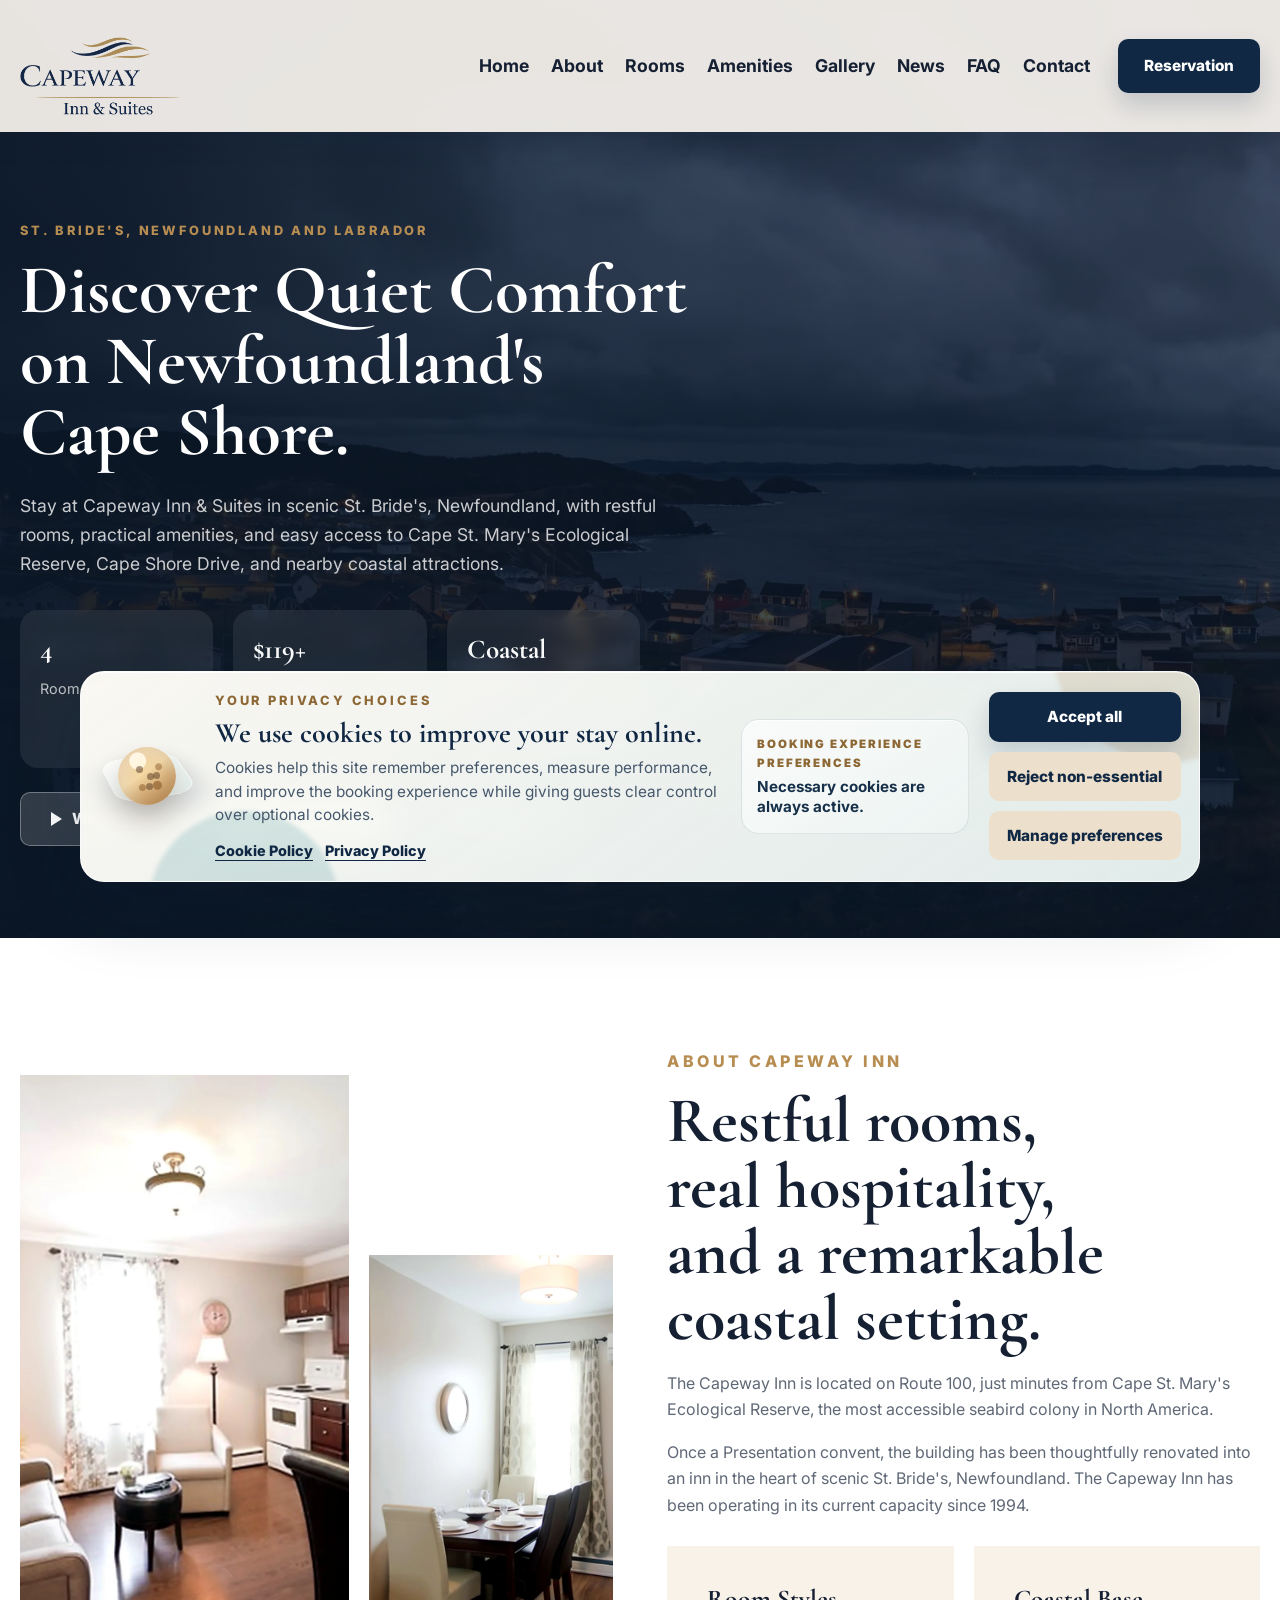
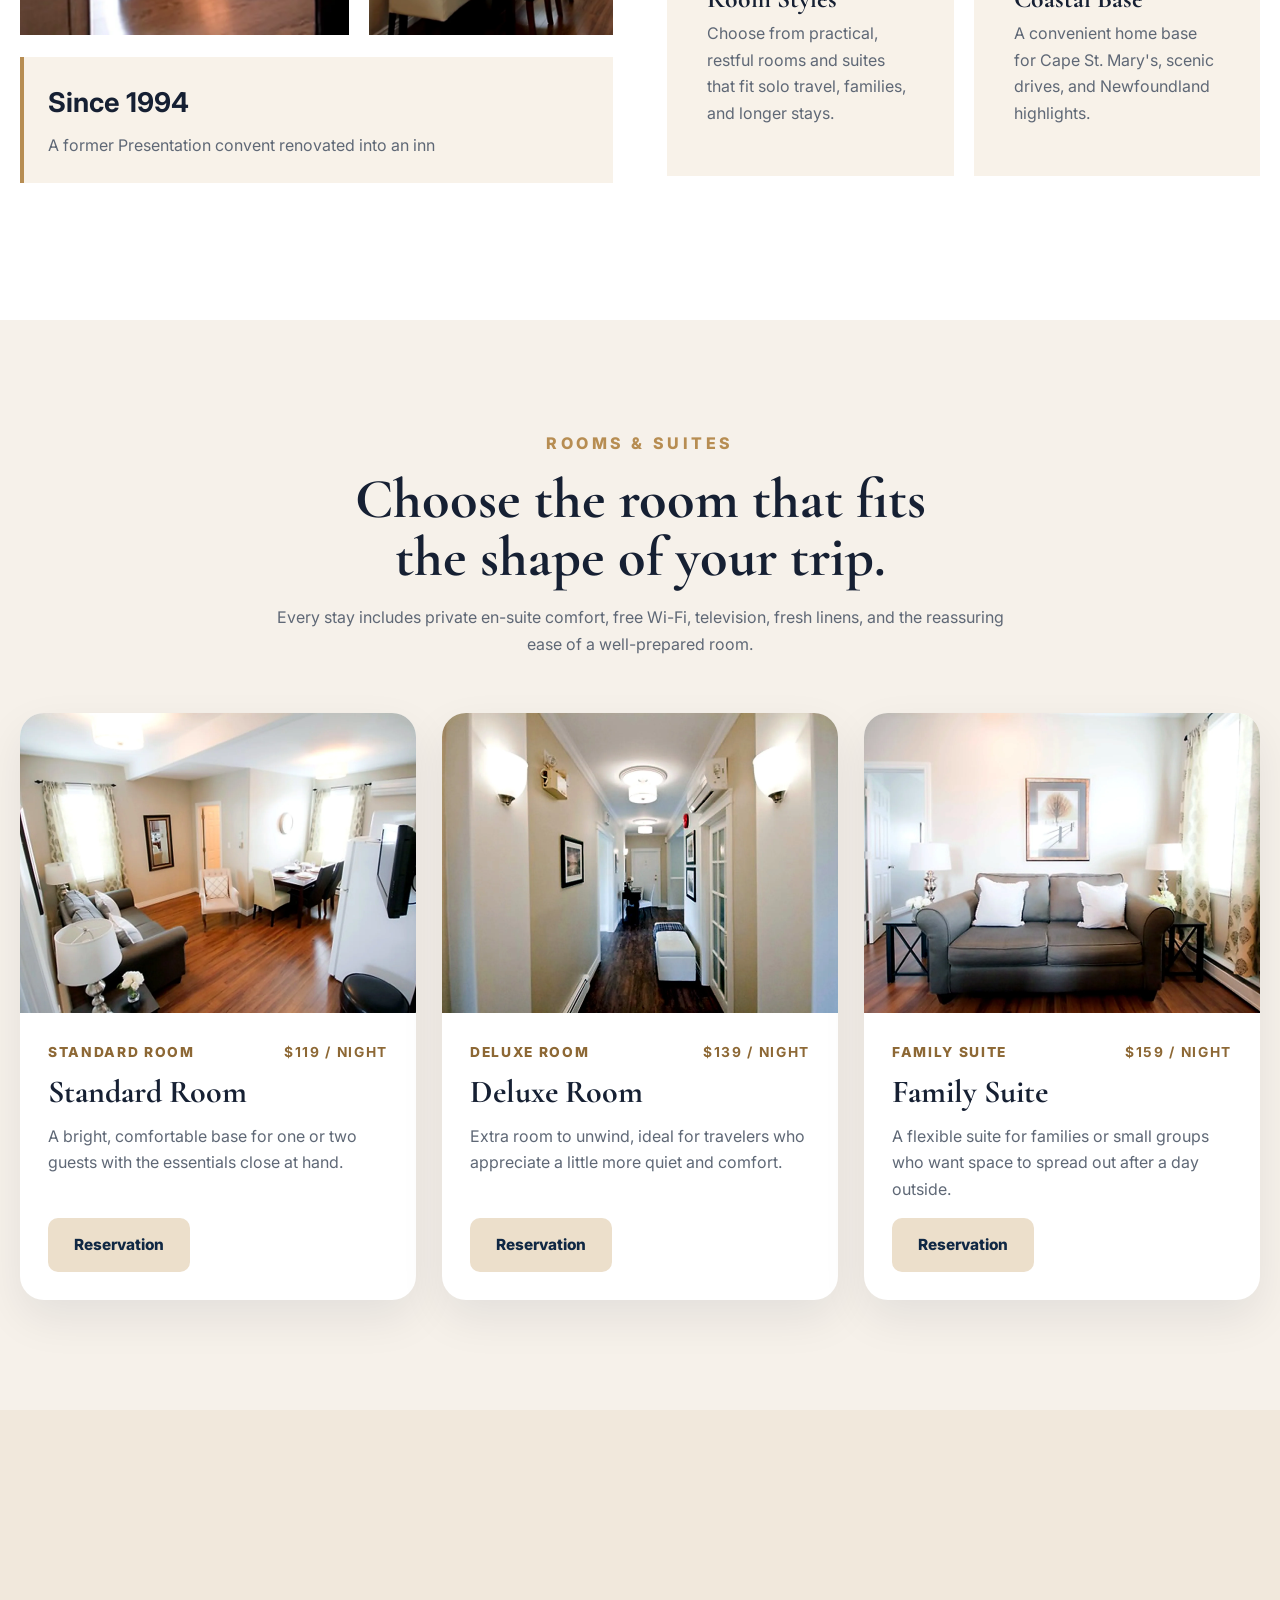
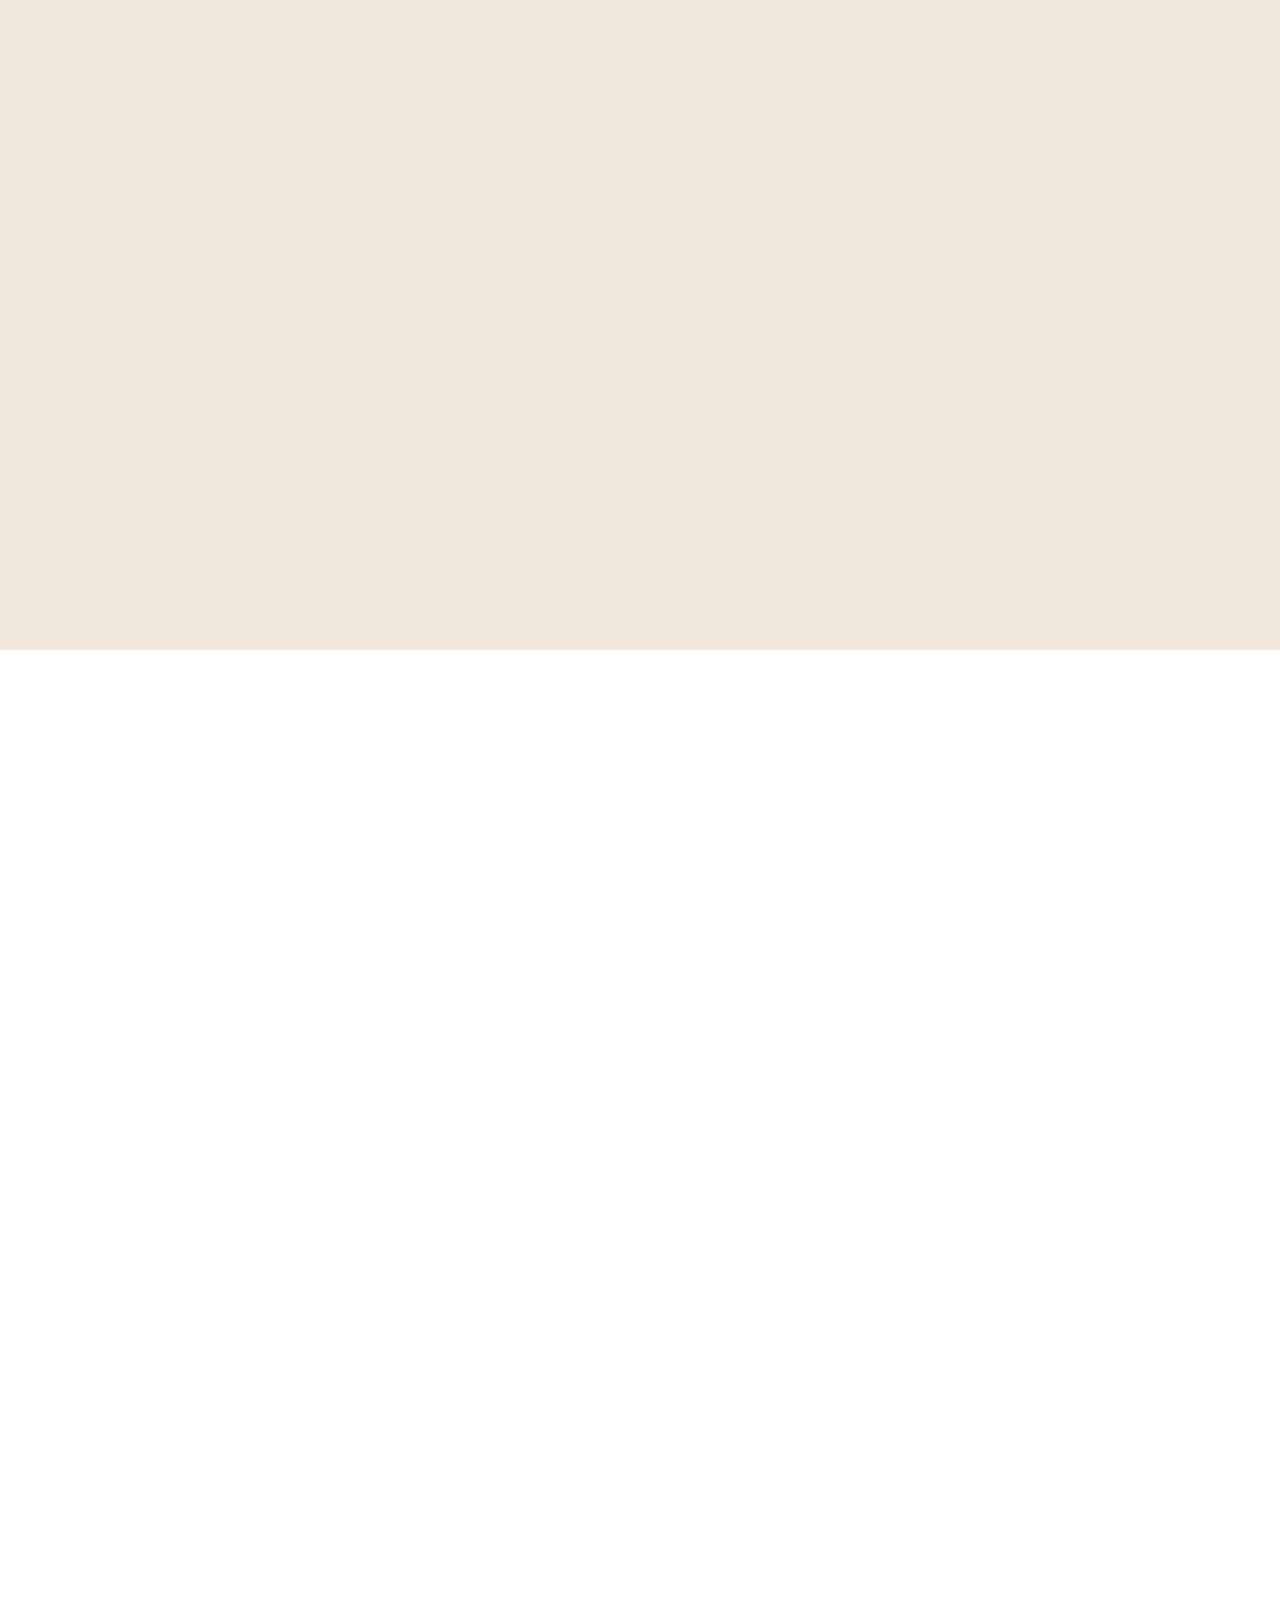
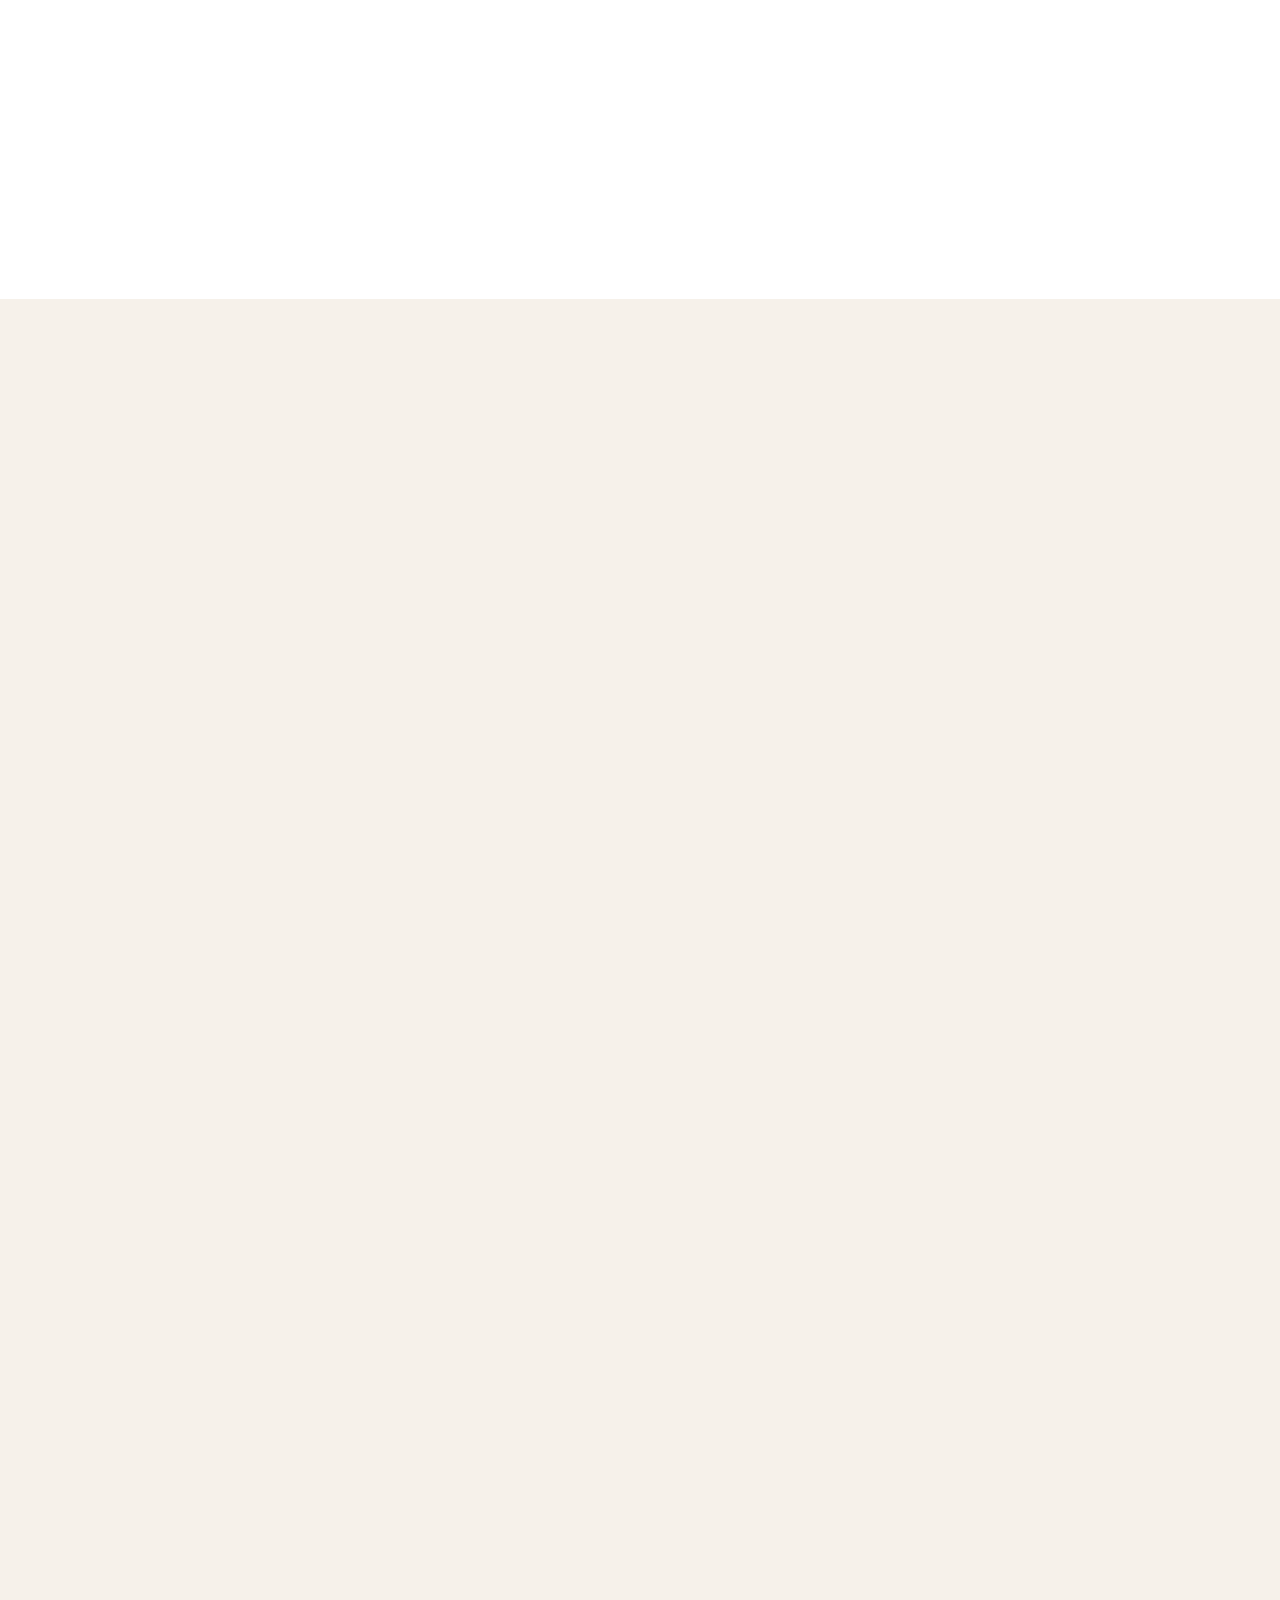
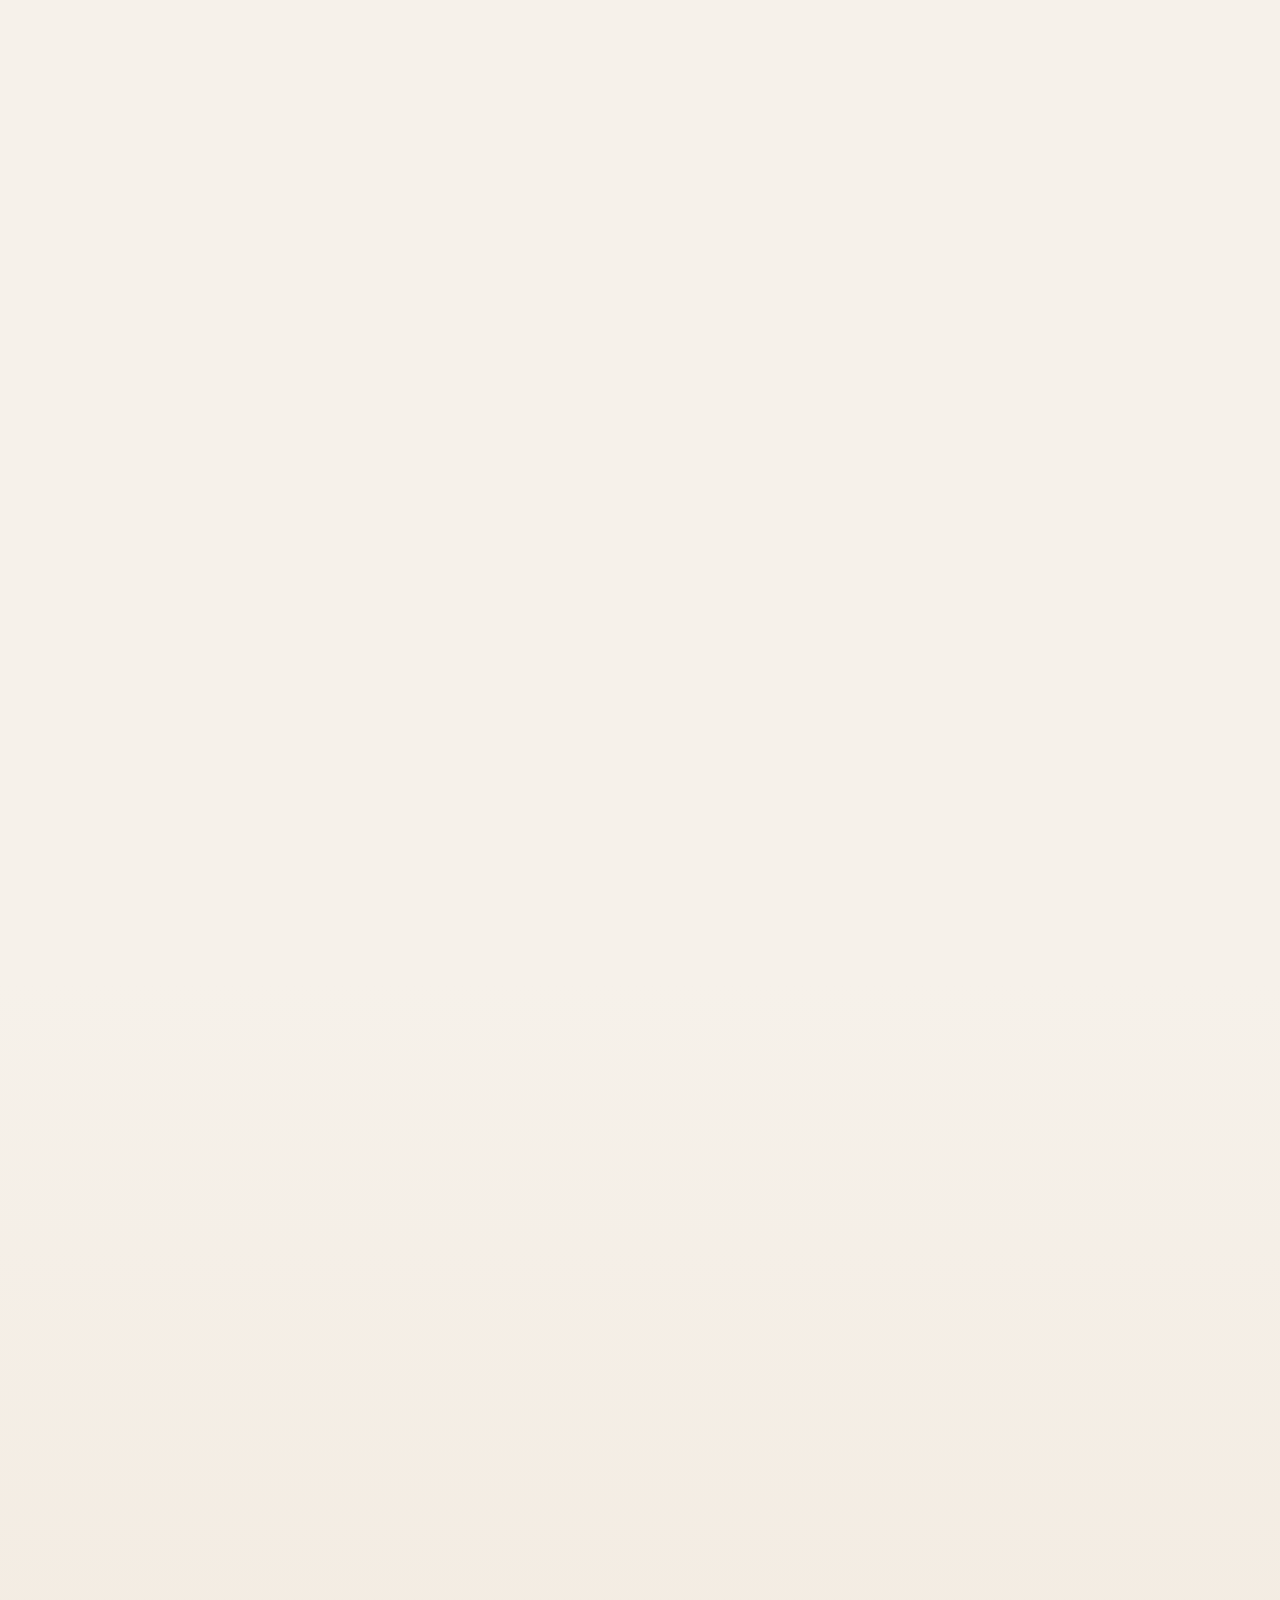
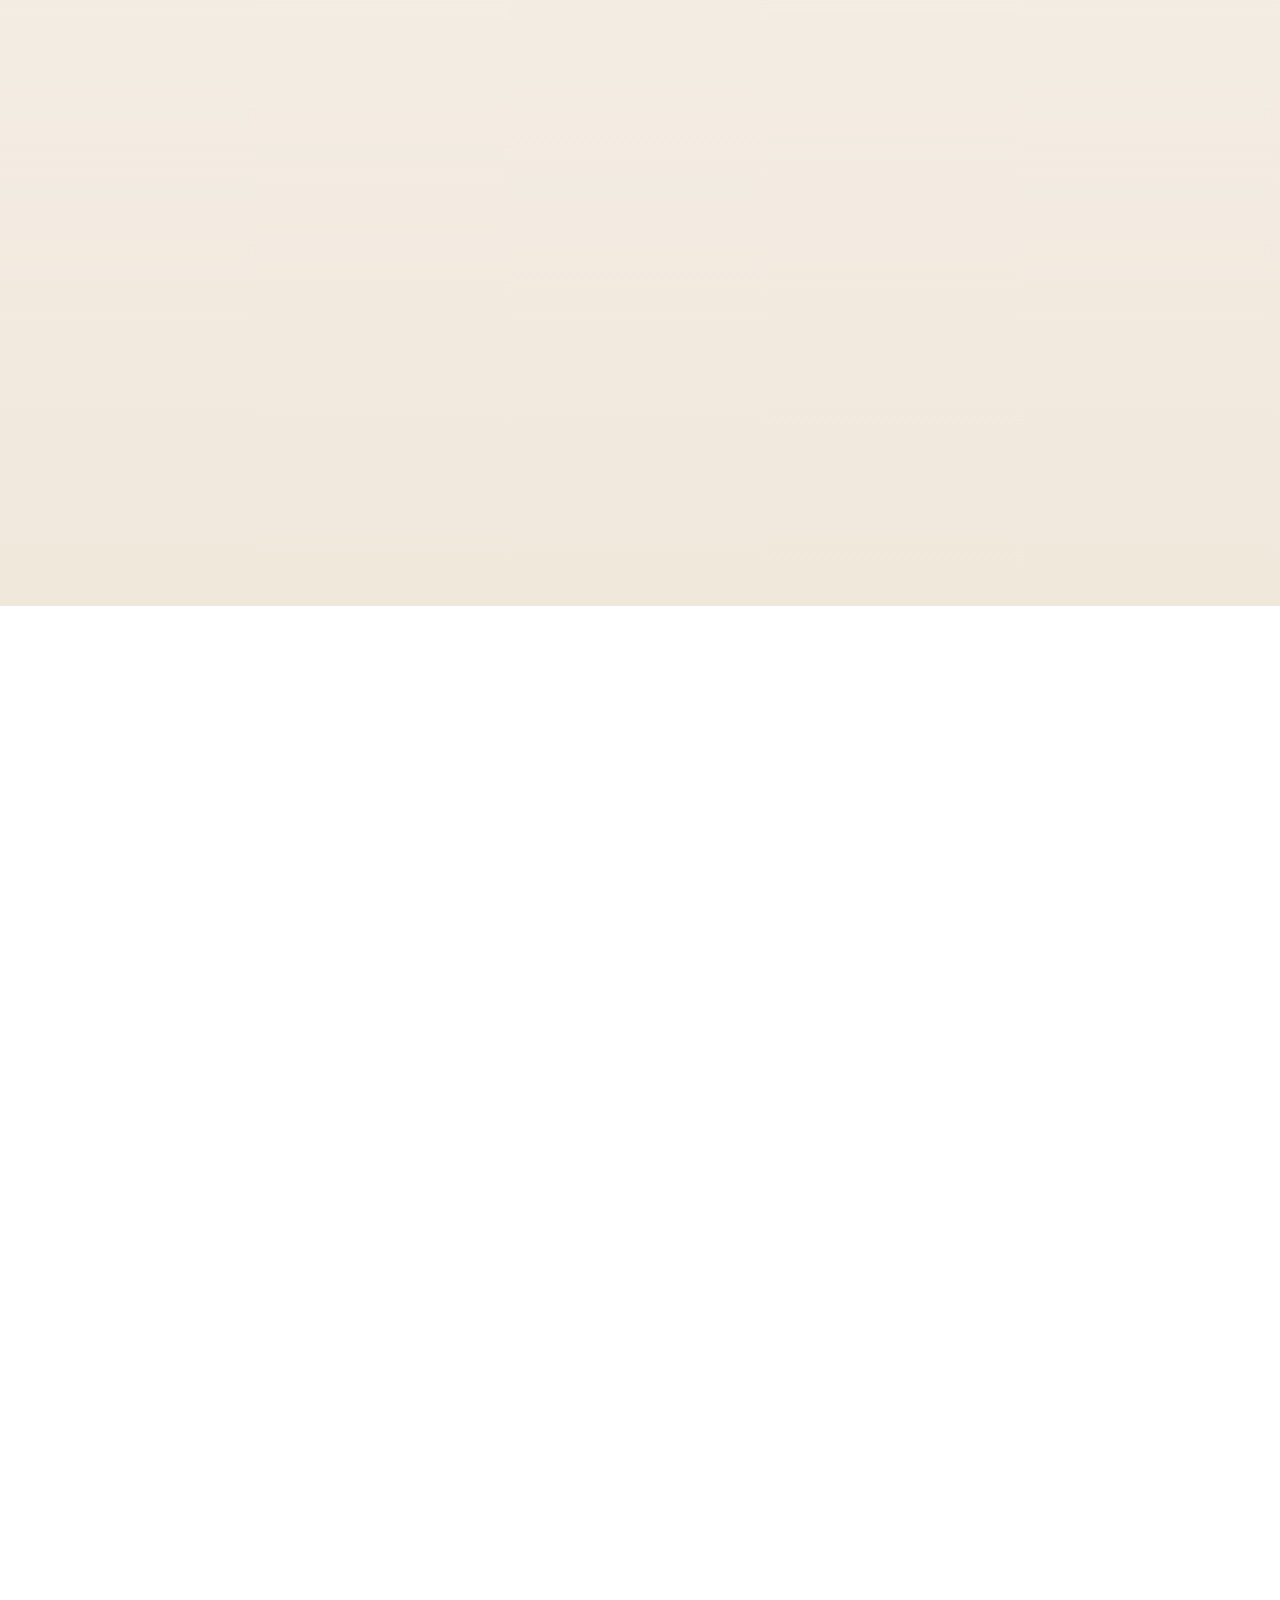
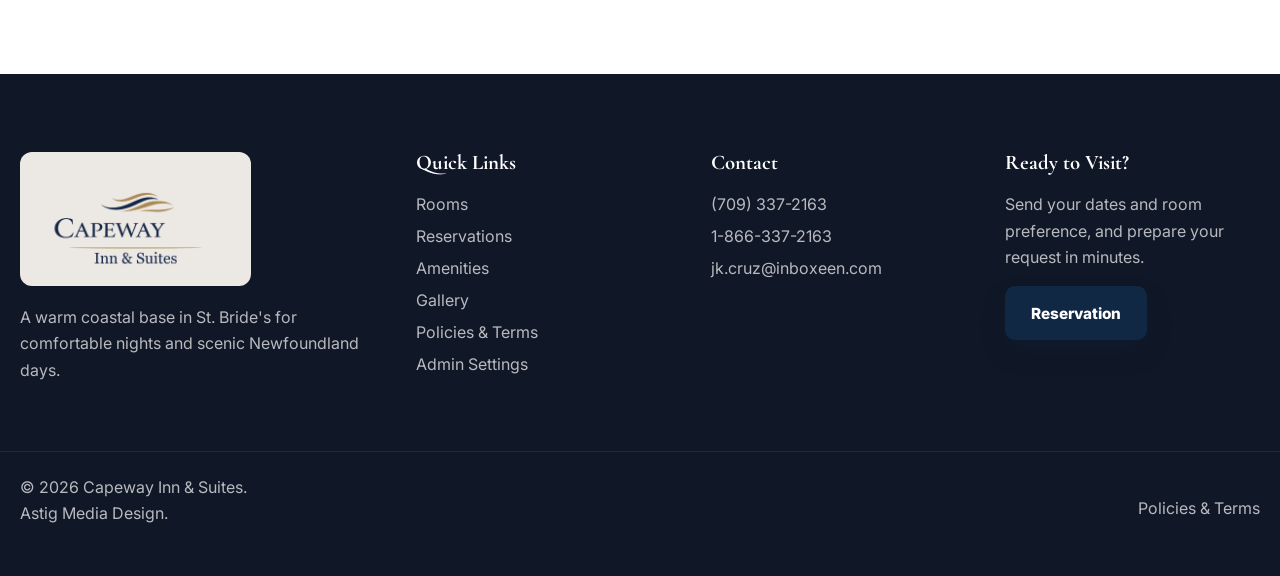
==== commit da6e026d: "Update contact form name layout" ====
--- a/index.html
+++ b/index.html
@@ -980,9 +980,9 @@
             <div class="contact-form-face contact-form-front">
               <h3>Send a Message</h3>
               <div class="form-grid">
-                <label>
-                  <span>First Name</span>
-                  <input type="text" id="contactName" name="contactName" autocomplete="given-name" required />
+                <label class="wide-field">
+                  <span>Name</span>
+                  <input type="text" id="contactName" name="contactName" autocomplete="name" required />
                   <small class="error-message"></small>
                 </label>
                 <label>
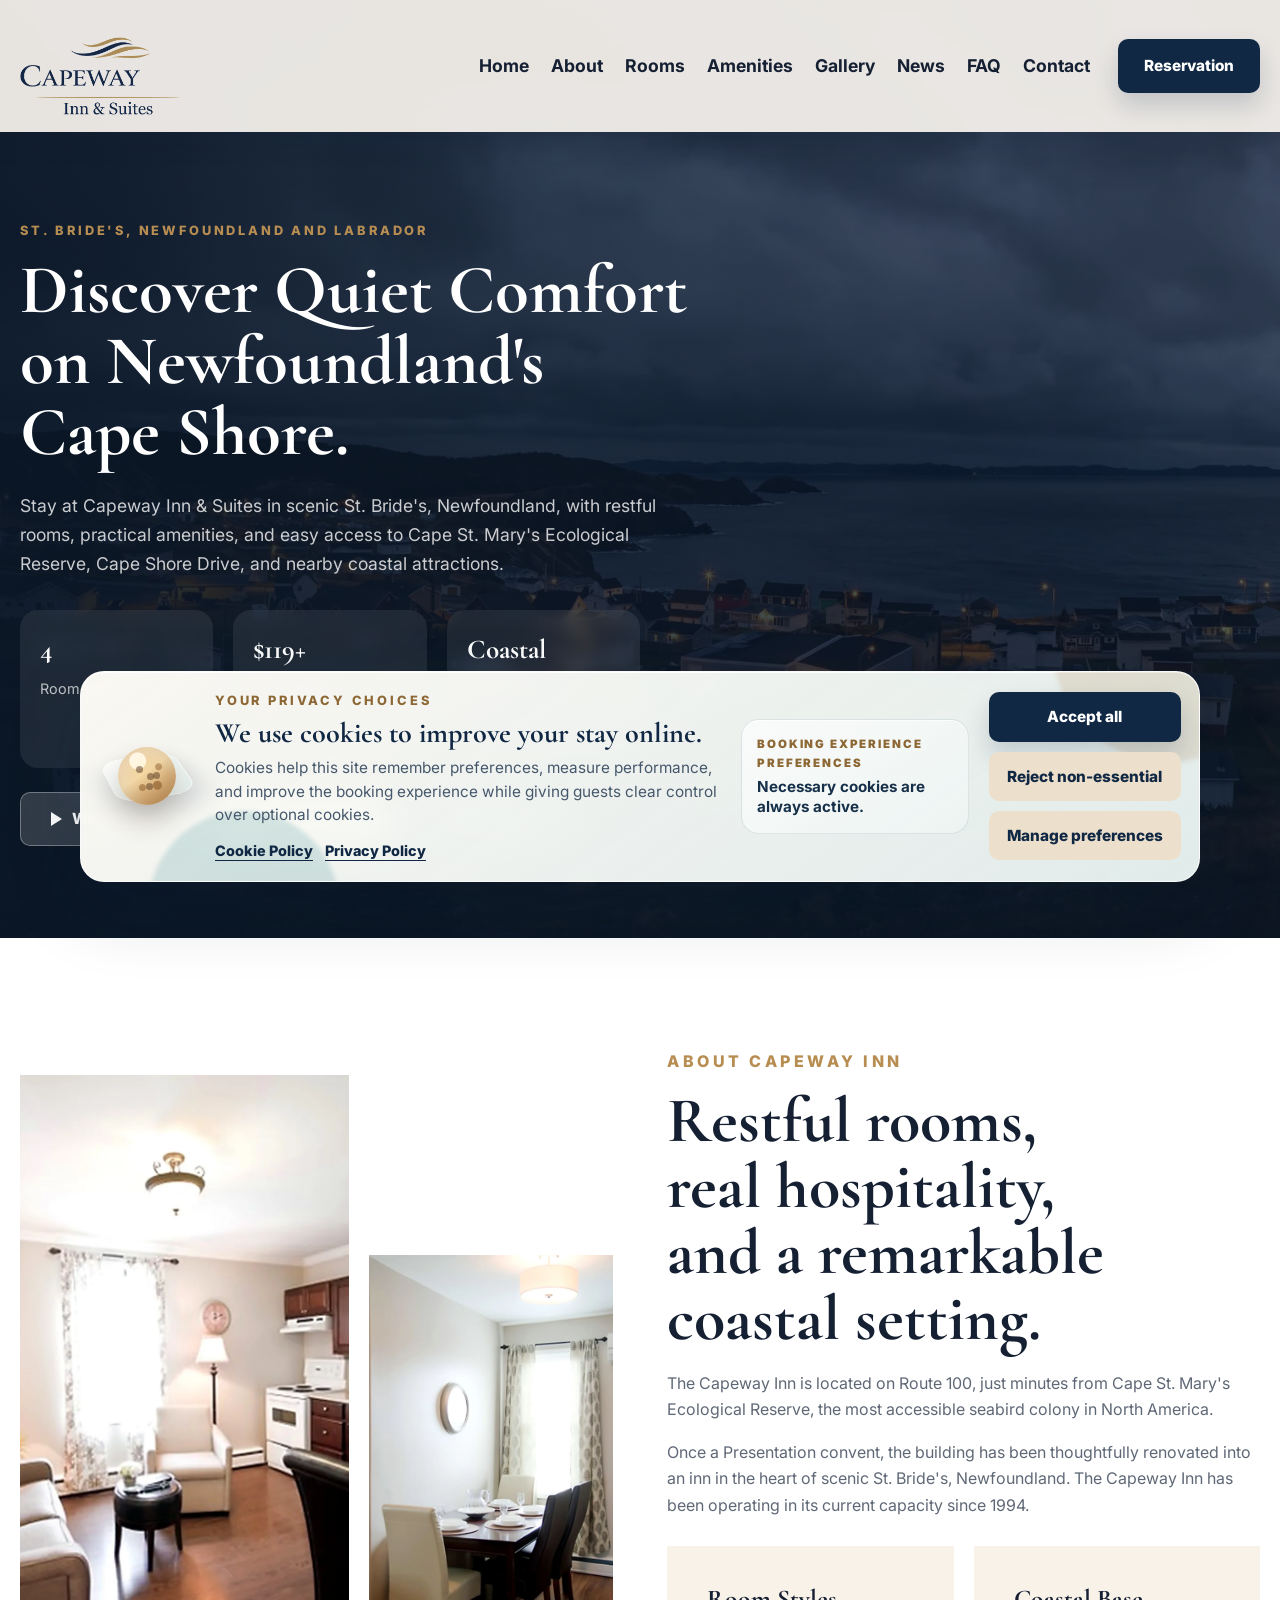
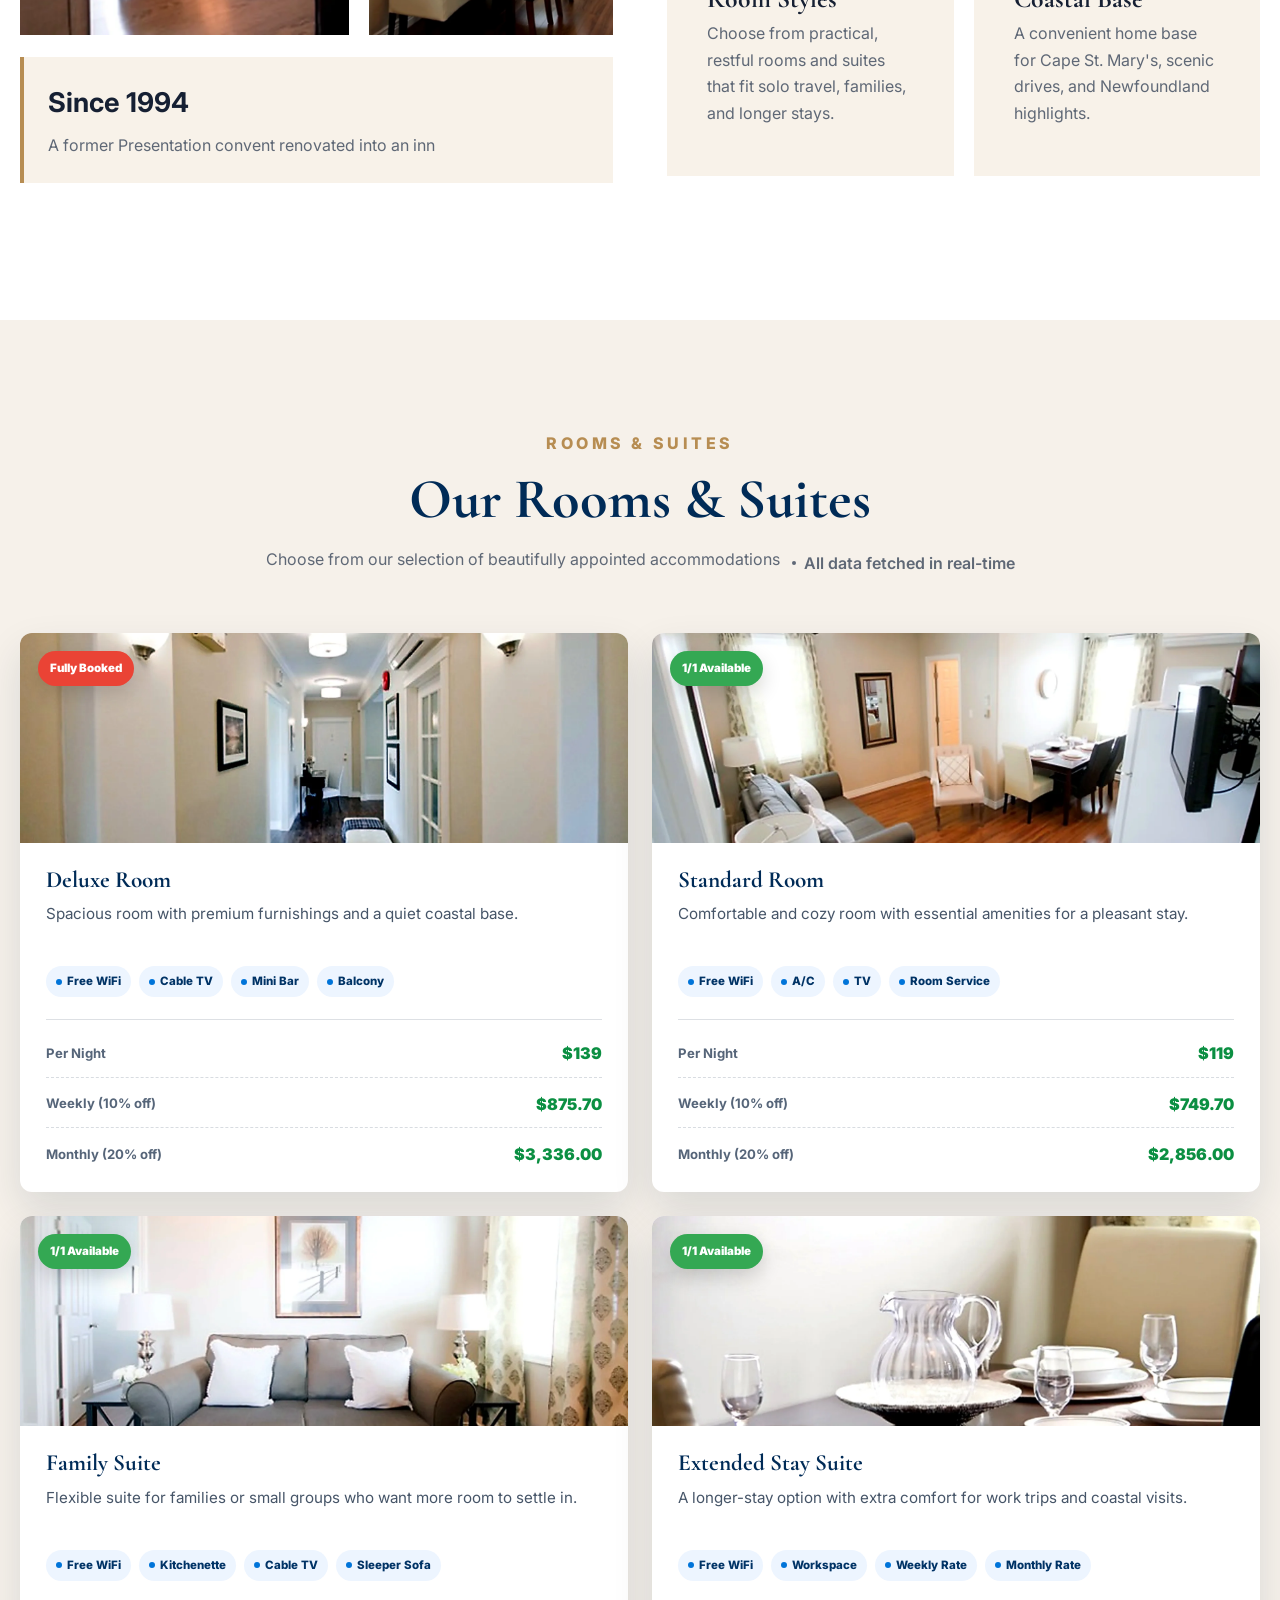
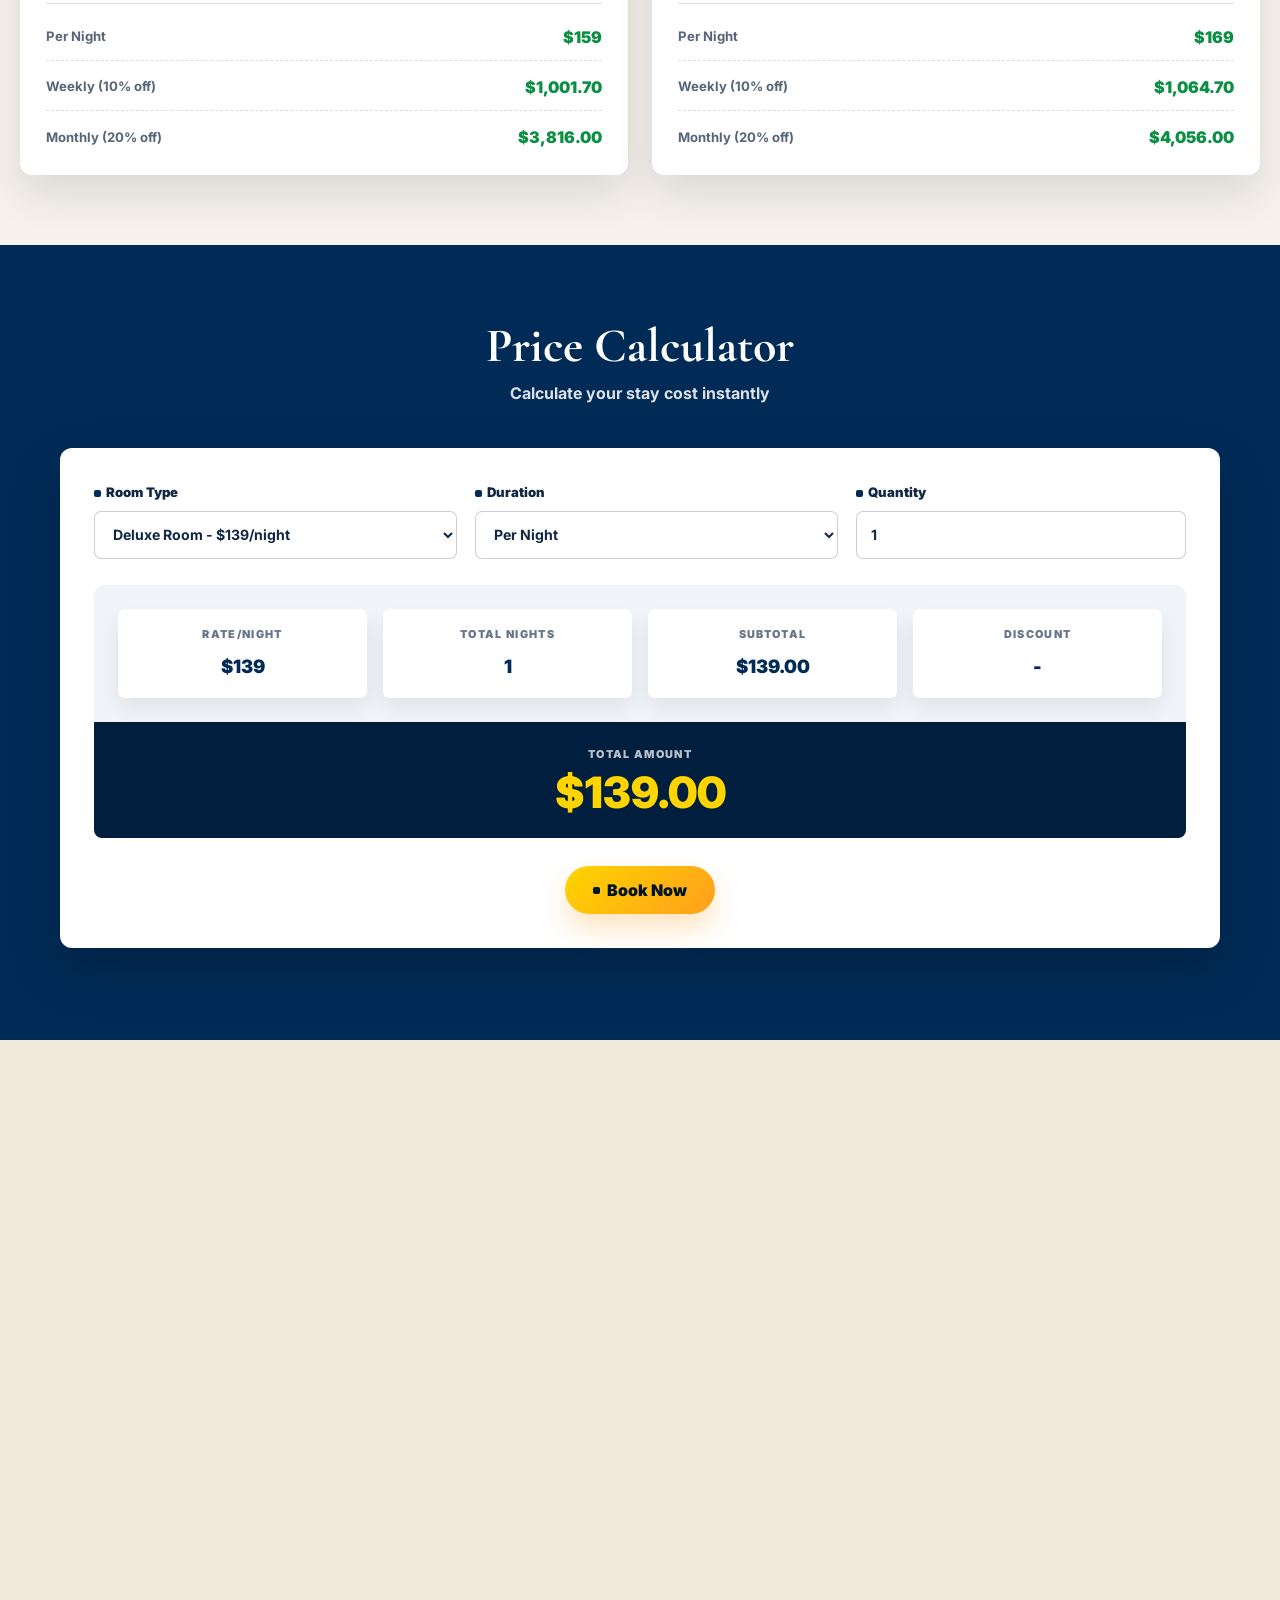
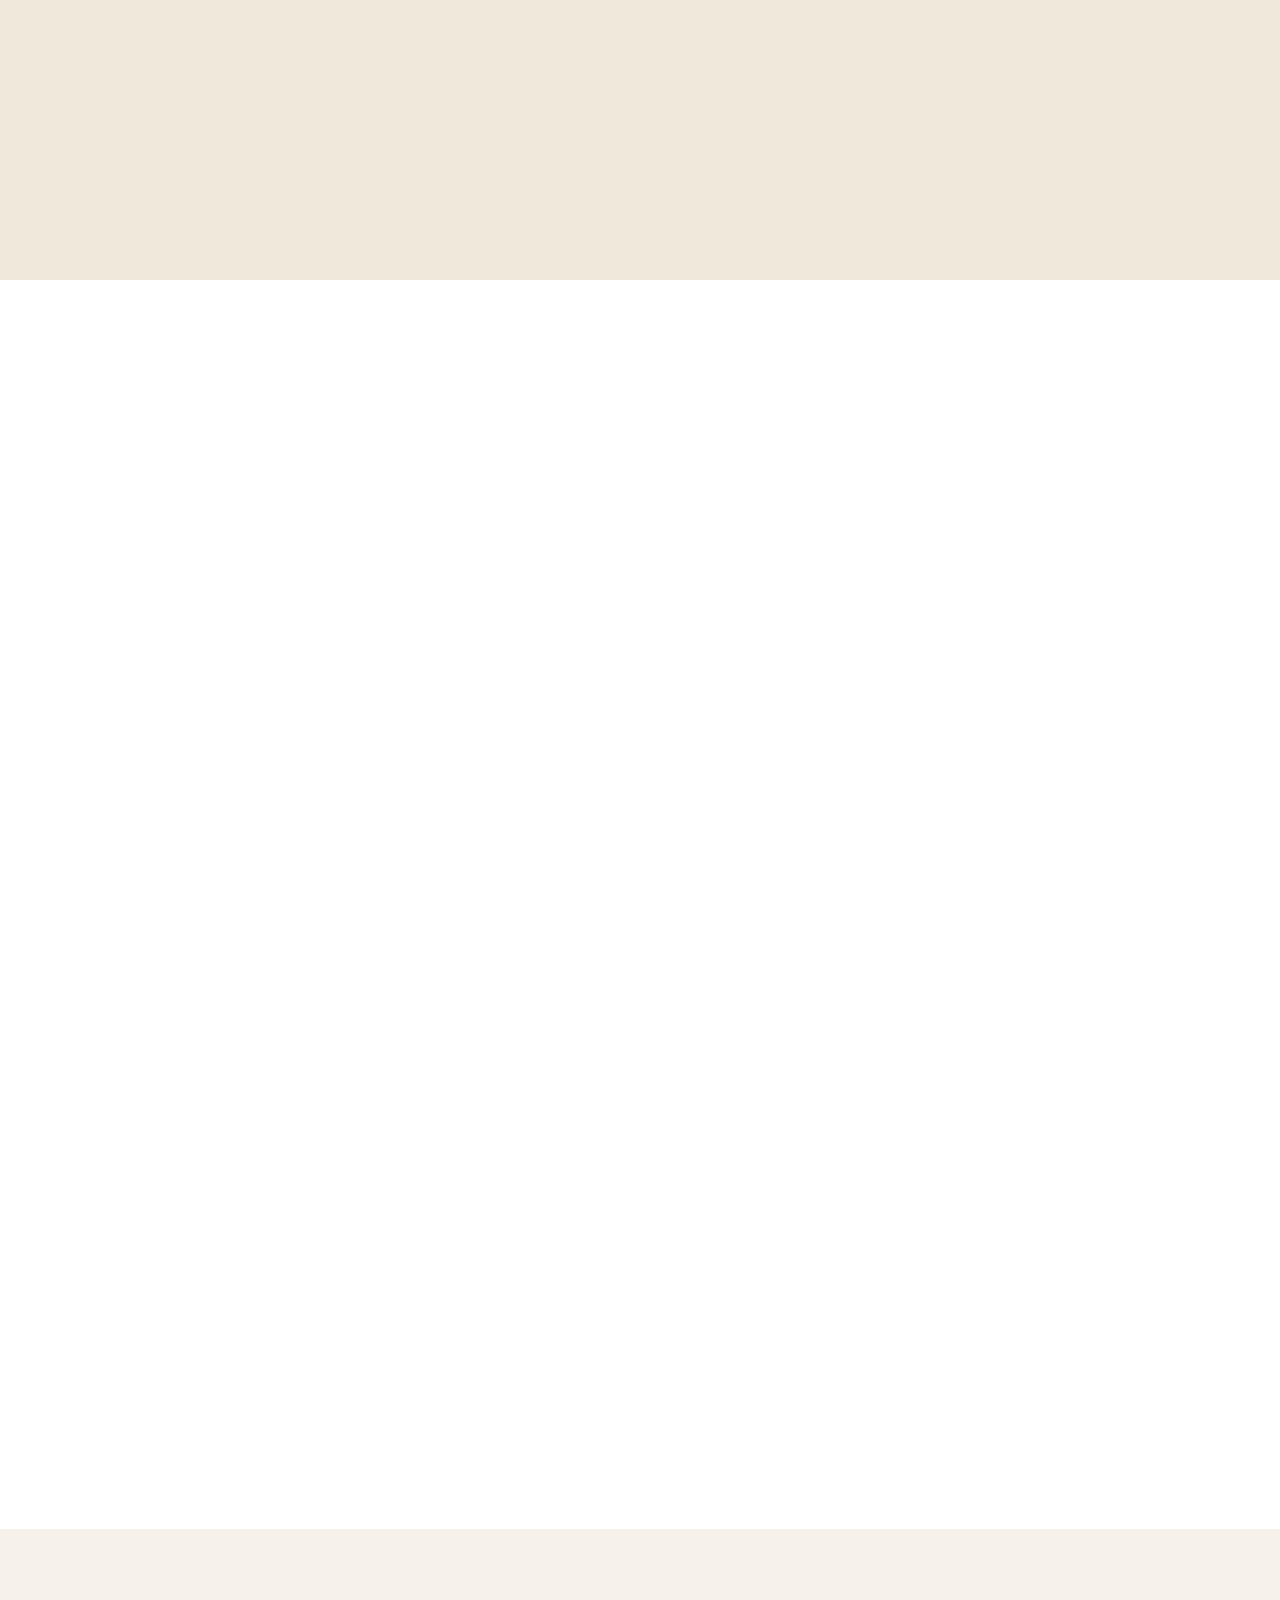
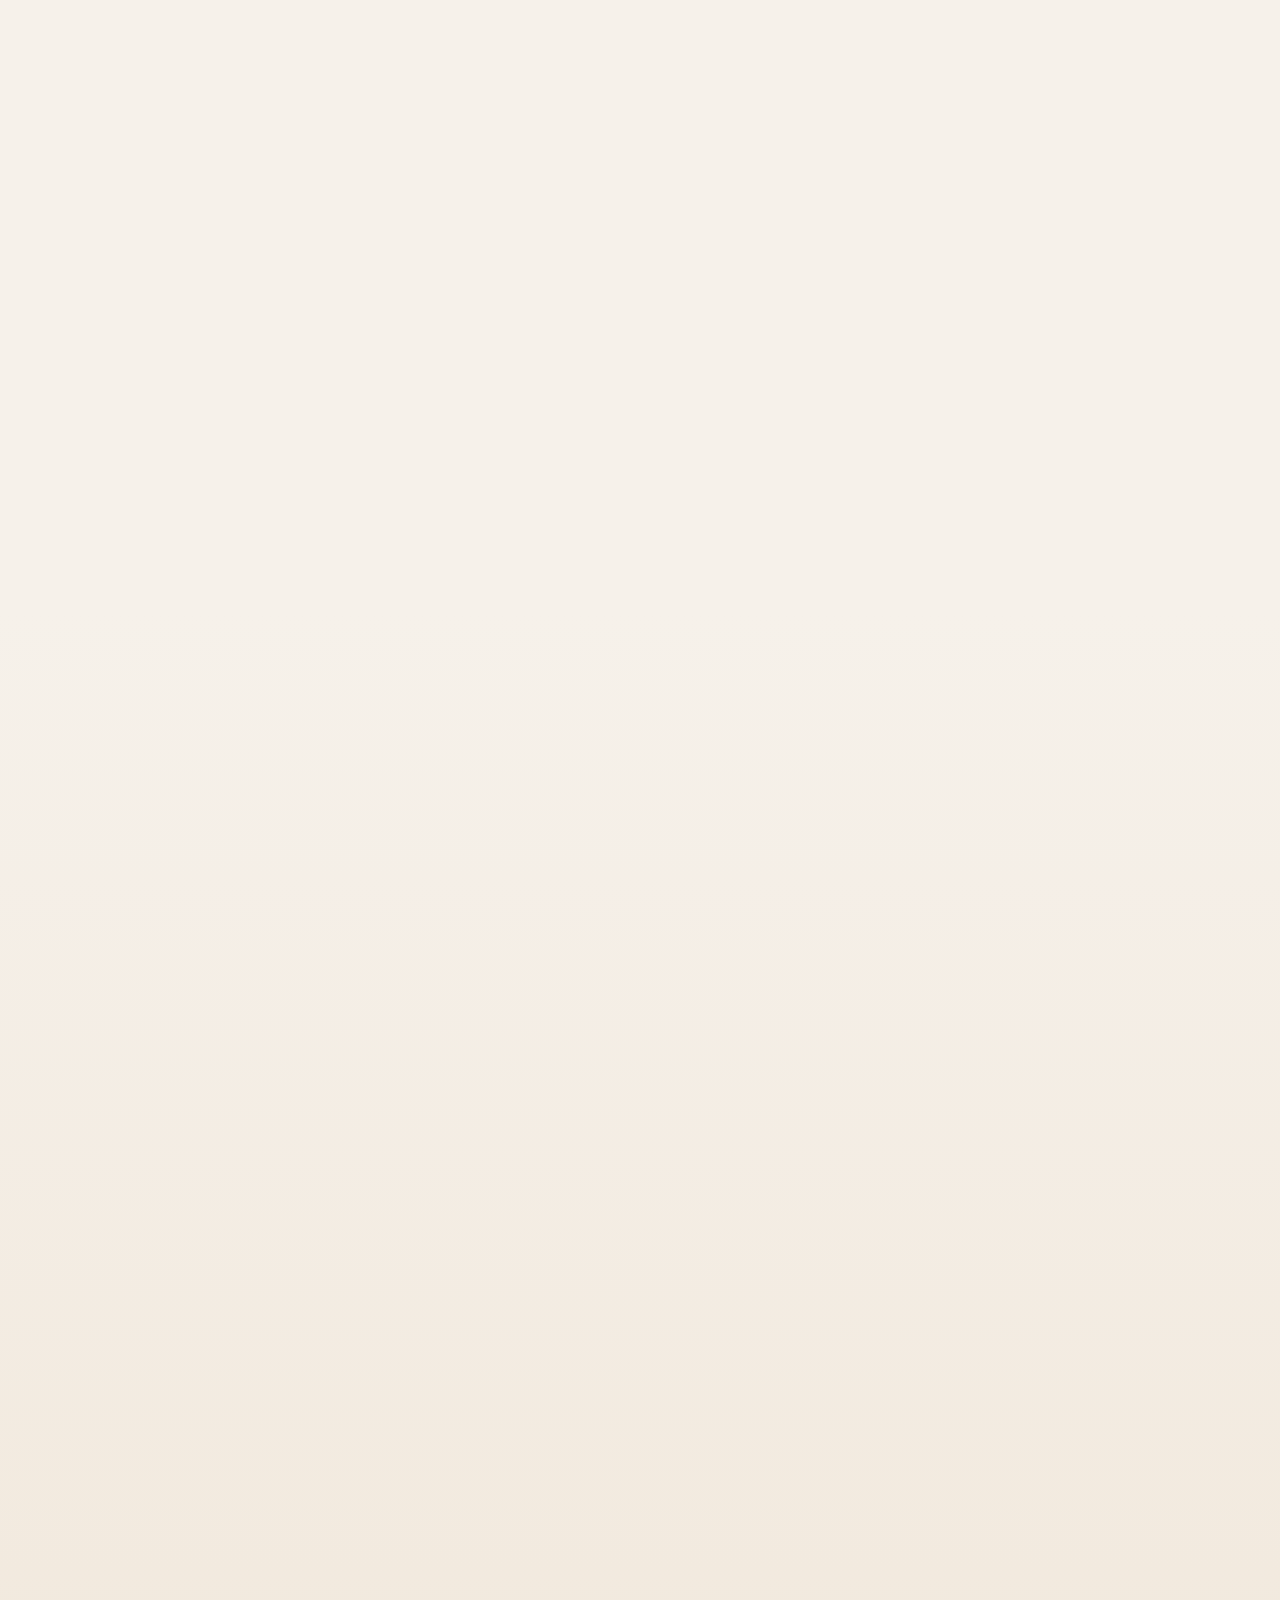
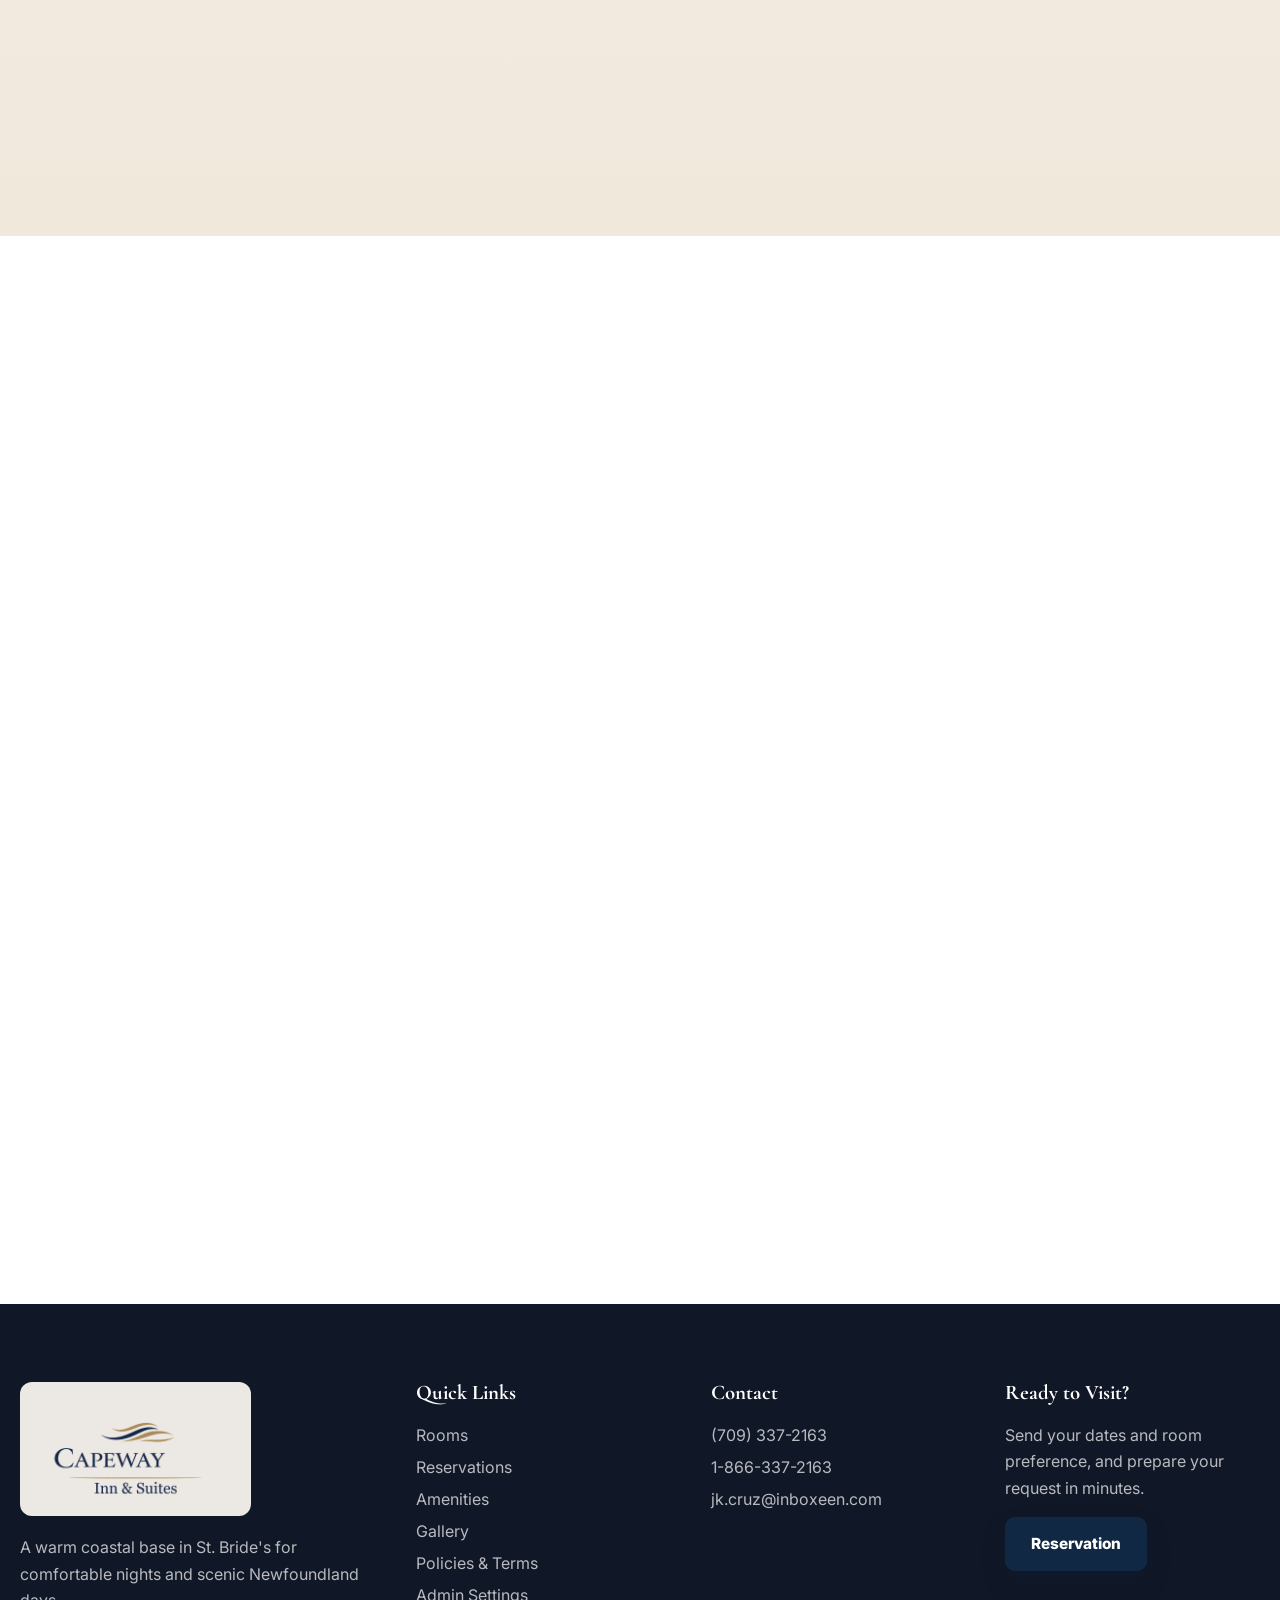
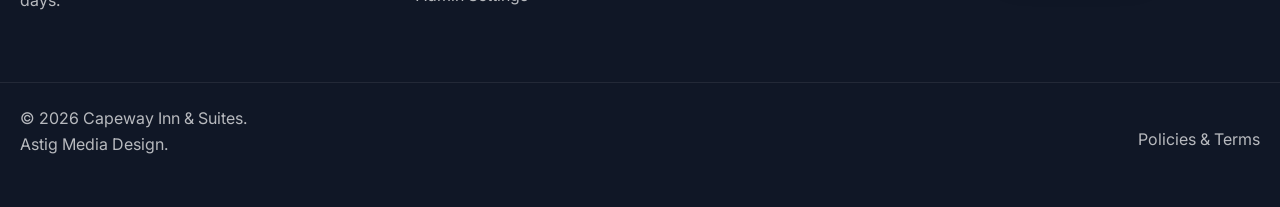
==== commit ddb77081: "Add rooms showcase and price calculator" ====
--- a/index.html
+++ b/index.html
@@ -45,7 +45,7 @@
       transform: translateY(0);
     }
   </style>
-  <link rel="stylesheet" href="style.css?v=20260512-4" />
+  <link rel="stylesheet" href="style.css?v=20260521-1" />
   <script type="application/ld+json">
     {
       "@context": "https://schema.org",
@@ -406,72 +406,77 @@
       </div>
     </section>
 
-    <section class="section rooms-section" id="rooms">
+    <section class="section rooms-section rooms-showcase" id="rooms">
       <div class="container">
         <div class="section-heading reveal">
           <p class="eyebrow">Rooms &amp; Suites</p>
-          <h2>Choose the room that fits the shape of your trip.</h2>
+          <h2>Our Rooms &amp; Suites</h2>
           <p>
-            Every stay includes private en-suite comfort, free Wi-Fi, television, fresh linens, and the reassuring ease of a well-prepared room.
+            Choose from our selection of beautifully appointed accommodations
+            <span class="live-data-note">All data fetched in real-time</span>
           </p>
         </div>
 
-        <div class="room-grid">
-          <article class="room-card reveal">
-            <div class="room-image">
-              <img width="1800" height="1200"
-                src="assets/gallery-enhanced/img_0844-enhanced.webp"
-                alt="Standard Capeway Inn room with sofa and kitchenette"
-              decoding="async" loading="lazy">
-            </div>
-            <div class="room-body">
-              <div class="room-meta">
-                <span class="room-tag">Standard Room</span>
-                <strong>$119 / Night</strong>
-              </div>
-              <h3>Standard Room</h3>
-              <p>A bright, comfortable base for one or two guests with the essentials close at hand.</p>
-              <a class="btn btn-secondary" href="#reservation-request">Reservation</a>
-            </div>
-          </article>
-
-          <article class="room-card reveal">
-            <div class="room-image">
-              <img width="1800" height="1200"
-                src="assets/gallery-enhanced/img_0836-enhanced.webp"
-                alt="Capeway Inn hallway with guest room doors"
-              decoding="async" loading="lazy">
-            </div>
-            <div class="room-body">
-              <div class="room-meta">
-                <span class="room-tag">Deluxe Room</span>
-                <strong>$139 / Night</strong>
-              </div>
-              <h3>Deluxe Room</h3>
-              <p>Extra room to unwind, ideal for travelers who appreciate a little more quiet and comfort.</p>
-              <a class="btn btn-secondary" href="#reservation-request">Reservation</a>
-            </div>
-          </article>
-
-          <article class="room-card reveal">
-            <div class="room-image">
-              <img width="1800" height="1200"
-                src="assets/gallery-enhanced/img_0835-enhanced.webp"
-                alt="Family suite living area with sofa at Capeway Inn"
-              decoding="async" loading="lazy">
-            </div>
-            <div class="room-body">
-              <div class="room-meta">
-                <span class="room-tag">Family Suite</span>
-                <strong>$159 / Night</strong>
-              </div>
-              <h3>Family Suite</h3>
-              <p>A flexible suite for families or small groups who want space to spread out after a day outside.</p>
-              <a class="btn btn-secondary" href="#reservation-request">Reservation</a>
-            </div>
-          </article>
-        </div>
-
+        <div class="rooms-live-grid" id="roomsLiveGrid" aria-live="polite"></div>
+
+      </div>
+    </section>
+
+    <section class="price-calculator-section" id="price-calculator" aria-labelledby="priceCalculatorTitle">
+      <div class="container">
+        <div class="price-calculator-heading reveal">
+          <h2 id="priceCalculatorTitle">Price Calculator</h2>
+          <p>Calculate your stay cost instantly</p>
+        </div>
+
+        <div class="price-calculator-card reveal">
+          <div class="calculator-controls">
+            <label class="calculator-field" for="calculatorRoomType">
+              <span>Room Type</span>
+              <select id="calculatorRoomType"></select>
+            </label>
+
+            <label class="calculator-field" for="calculatorDuration">
+              <span>Duration</span>
+              <select id="calculatorDuration">
+                <option value="nightly">Per Night</option>
+                <option value="weekly">Weekly (10% off)</option>
+                <option value="monthly">Monthly (20% off)</option>
+              </select>
+            </label>
+
+            <label class="calculator-field" for="calculatorQuantity">
+              <span>Quantity</span>
+              <input id="calculatorQuantity" type="number" min="1" max="30" value="1" inputmode="numeric">
+            </label>
+          </div>
+
+          <div class="calculator-summary" aria-live="polite">
+            <div class="calculator-result">
+              <span>Rate/Night</span>
+              <strong id="calculatorRate">$0</strong>
+            </div>
+            <div class="calculator-result">
+              <span>Total Nights</span>
+              <strong id="calculatorNights">1</strong>
+            </div>
+            <div class="calculator-result">
+              <span>Subtotal</span>
+              <strong id="calculatorSubtotal">$0.00</strong>
+            </div>
+            <div class="calculator-result">
+              <span>Discount</span>
+              <strong id="calculatorDiscount">-</strong>
+            </div>
+          </div>
+
+          <div class="calculator-total">
+            <span>Total Amount</span>
+            <strong id="calculatorTotal">$0.00</strong>
+          </div>
+
+          <a class="calculator-book-button" href="#reservation-request" id="calculatorBookNow">Book Now</a>
+        </div>
       </div>
     </section>
 
@@ -1145,6 +1150,6 @@
     </div>
   </div>
 
-  <script src="script.js" defer></script>
+  <script src="script.js?v=20260521-1" defer></script>
 </body>
 </html>
--- a/style.css
+++ b/style.css
@@ -1152,6 +1152,334 @@
   font-size: 2rem;
 }
 
+.rooms-showcase {
+  padding-bottom: 70px;
+}
+
+.rooms-showcase .section-heading {
+  max-width: 840px;
+  margin-inline: auto;
+  text-align: center;
+}
+
+.rooms-showcase .section-heading h2 {
+  color: #002b57;
+}
+
+.live-data-note {
+  display: inline-flex;
+  align-items: center;
+  gap: 8px;
+  margin-left: 8px;
+  color: var(--color-muted);
+  font-weight: 600;
+}
+
+.live-data-note::before {
+  content: "";
+  width: 4px;
+  height: 4px;
+  background: currentColor;
+  border-radius: 50%;
+}
+
+.rooms-live-grid {
+  display: grid;
+  grid-template-columns: repeat(2, minmax(0, 1fr));
+  gap: 24px;
+}
+
+.live-room-card {
+  overflow: hidden;
+  background: #fff;
+  border-radius: 12px;
+  box-shadow: 0 18px 40px rgba(16, 40, 68, 0.12);
+}
+
+.live-room-image {
+  position: relative;
+  height: 210px;
+  overflow: hidden;
+}
+
+.live-room-image img {
+  width: 100%;
+  height: 100%;
+  object-fit: cover;
+  transition: transform 0.35s ease;
+}
+
+.live-room-card:hover .live-room-image img {
+  transform: scale(1.04);
+}
+
+.live-room-badge {
+  position: absolute;
+  top: 18px;
+  left: 18px;
+  padding: 8px 12px;
+  color: #001529;
+  background: #fbbc04;
+  border-radius: 999px;
+  font-size: 0.72rem;
+  font-weight: 900;
+  box-shadow: 0 8px 20px rgba(0, 0, 0, 0.16);
+}
+
+.live-room-badge-danger {
+  color: #fff;
+  background: #ea4335;
+}
+
+.live-room-badge-success {
+  color: #fff;
+  background: #34a853;
+}
+
+.live-room-badge-warning {
+  background: #fbbc04;
+}
+
+.live-room-body {
+  padding: 26px 26px 24px;
+}
+
+.live-room-body h3 {
+  margin-bottom: 10px;
+  color: #002b57;
+  font-size: 1.45rem;
+}
+
+.live-room-body p {
+  min-height: 46px;
+  margin-bottom: 18px;
+  color: #465568;
+  font-size: 0.95rem;
+  line-height: 1.6;
+}
+
+.live-room-amenities {
+  display: flex;
+  flex-wrap: wrap;
+  gap: 8px;
+  padding-bottom: 22px;
+  border-bottom: 1px solid rgba(16, 40, 68, 0.14);
+}
+
+.live-room-amenity {
+  display: inline-flex;
+  align-items: center;
+  gap: 5px;
+  padding: 6px 10px;
+  color: #003366;
+  background: #edf5ff;
+  border-radius: 999px;
+  font-size: 0.72rem;
+  font-weight: 800;
+}
+
+.live-room-amenity::before {
+  content: "";
+  width: 6px;
+  height: 6px;
+  background: #0074d9;
+  border-radius: 50%;
+}
+
+.live-room-prices {
+  display: grid;
+  gap: 13px;
+  padding-top: 20px;
+}
+
+.live-room-prices div {
+  display: flex;
+  align-items: center;
+  justify-content: space-between;
+  gap: 16px;
+  padding-bottom: 10px;
+  border-bottom: 1px dashed rgba(16, 40, 68, 0.16);
+}
+
+.live-room-prices div:last-child {
+  padding-bottom: 0;
+  border-bottom: 0;
+}
+
+.live-room-prices span {
+  color: #566579;
+  font-size: 0.82rem;
+  font-weight: 700;
+}
+
+.live-room-prices strong {
+  color: #0b8f42;
+  font-size: 1rem;
+  font-weight: 900;
+}
+
+.price-calculator-section {
+  padding: 78px 0 92px;
+  color: #fff;
+  background: #002b57;
+}
+
+.price-calculator-heading {
+  margin-bottom: 42px;
+  text-align: center;
+}
+
+.price-calculator-heading h2 {
+  margin-bottom: 8px;
+  color: #fff;
+  font-size: clamp(2rem, 4vw, 3rem);
+}
+
+.price-calculator-heading p {
+  margin: 0;
+  color: rgba(255, 255, 255, 0.86);
+  font-weight: 700;
+}
+
+.price-calculator-card {
+  width: min(100%, 1160px);
+  margin-inline: auto;
+  padding: clamp(24px, 4vw, 34px);
+  color: #102844;
+  background: #fff;
+  border-radius: 12px;
+  box-shadow: 0 22px 50px rgba(0, 0, 0, 0.2);
+}
+
+.calculator-controls {
+  display: grid;
+  grid-template-columns: 1.1fr 1.1fr 1fr;
+  gap: 18px;
+  margin-bottom: 26px;
+}
+
+.calculator-field {
+  display: grid;
+  gap: 7px;
+  margin: 0;
+}
+
+.calculator-field span {
+  color: #102844;
+  font-size: 0.82rem;
+  font-weight: 900;
+}
+
+.calculator-field span::before {
+  content: "";
+  display: inline-block;
+  width: 7px;
+  height: 7px;
+  margin-right: 5px;
+  background: #002b57;
+  border-radius: 2px;
+}
+
+.calculator-field select,
+.calculator-field input {
+  width: 100%;
+  min-height: 48px;
+  padding: 0 14px;
+  color: #102844;
+  background: #fff;
+  border: 1px solid rgba(16, 40, 68, 0.22);
+  border-radius: 7px;
+  font: inherit;
+  font-weight: 700;
+}
+
+.calculator-summary {
+  display: grid;
+  grid-template-columns: repeat(4, minmax(0, 1fr));
+  gap: 16px;
+  padding: 24px;
+  background: #f1f4f8;
+  border-radius: 10px 10px 0 0;
+}
+
+.calculator-result {
+  min-height: 78px;
+  padding: 17px 14px;
+  text-align: center;
+  background: #fff;
+  border-radius: 7px;
+  box-shadow: 0 10px 22px rgba(16, 40, 68, 0.08);
+}
+
+.calculator-result span,
+.calculator-total span {
+  display: block;
+  margin-bottom: 7px;
+  color: #66758a;
+  font-size: 0.68rem;
+  font-weight: 900;
+  letter-spacing: 0.12em;
+  text-transform: uppercase;
+}
+
+.calculator-result strong {
+  color: #002b57;
+  font-size: 1.15rem;
+  font-weight: 900;
+}
+
+.calculator-total {
+  padding: 24px;
+  text-align: center;
+  background: #001f3f;
+  border-radius: 0 0 8px 8px;
+}
+
+.calculator-total span {
+  color: rgba(255, 255, 255, 0.72);
+}
+
+.calculator-total strong {
+  display: block;
+  color: #ffd400;
+  font-size: clamp(2rem, 5vw, 2.7rem);
+  font-weight: 900;
+  line-height: 1;
+}
+
+.calculator-book-button {
+  display: flex;
+  align-items: center;
+  justify-content: center;
+  width: fit-content;
+  min-width: 150px;
+  min-height: 48px;
+  margin: 28px auto 0;
+  padding: 0 24px;
+  color: #001529;
+  background: linear-gradient(135deg, #ffd400, #ff9f1c);
+  border-radius: 999px;
+  font-weight: 900;
+  text-decoration: none;
+  box-shadow: 0 14px 28px rgba(255, 159, 28, 0.28);
+  transition: transform 0.2s ease, box-shadow 0.2s ease;
+}
+
+.calculator-book-button::before {
+  content: "";
+  width: 7px;
+  height: 7px;
+  margin-right: 7px;
+  background: #001529;
+  border-radius: 2px;
+}
+
+.calculator-book-button:hover,
+.calculator-book-button:focus-visible {
+  transform: translateY(-2px);
+  box-shadow: 0 18px 32px rgba(255, 159, 28, 0.36);
+}
+
 .feature-list {
   padding: 0;
   margin: 18px 0 24px;
@@ -2750,8 +3078,14 @@
   }
 
   .room-grid,
+  .rooms-live-grid,
   .amenity-grid,
   .news-grid {
+    grid-template-columns: repeat(2, minmax(0, 1fr));
+  }
+
+  .calculator-controls,
+  .calculator-summary {
     grid-template-columns: repeat(2, minmax(0, 1fr));
   }
 
@@ -2888,6 +3222,7 @@
   }
 
   .room-grid,
+  .rooms-live-grid,
   .amenity-grid,
   .news-grid,
   .gallery-grid,
@@ -2914,6 +3249,14 @@
     grid-template-columns: repeat(2, minmax(0, 1fr));
   }
 
+  .rooms-live-grid {
+    grid-template-columns: 1fr;
+  }
+
+  .price-calculator-section {
+    padding: 68px 0 76px;
+  }
+
   .gallery-grid {
     grid-template-columns: repeat(3, minmax(0, 1fr));
     grid-auto-rows: 190px;
@@ -3062,6 +3405,23 @@
   .news-body a,
   .footer-grid .btn {
     width: 100%;
+  }
+
+  .calculator-controls,
+  .calculator-summary {
+    grid-template-columns: 1fr;
+  }
+
+  .price-calculator-card {
+    padding: 20px;
+  }
+
+  .calculator-summary {
+    padding: 16px;
+  }
+
+  .live-room-image {
+    height: 190px;
   }
 
   .footer-bottom-inner {
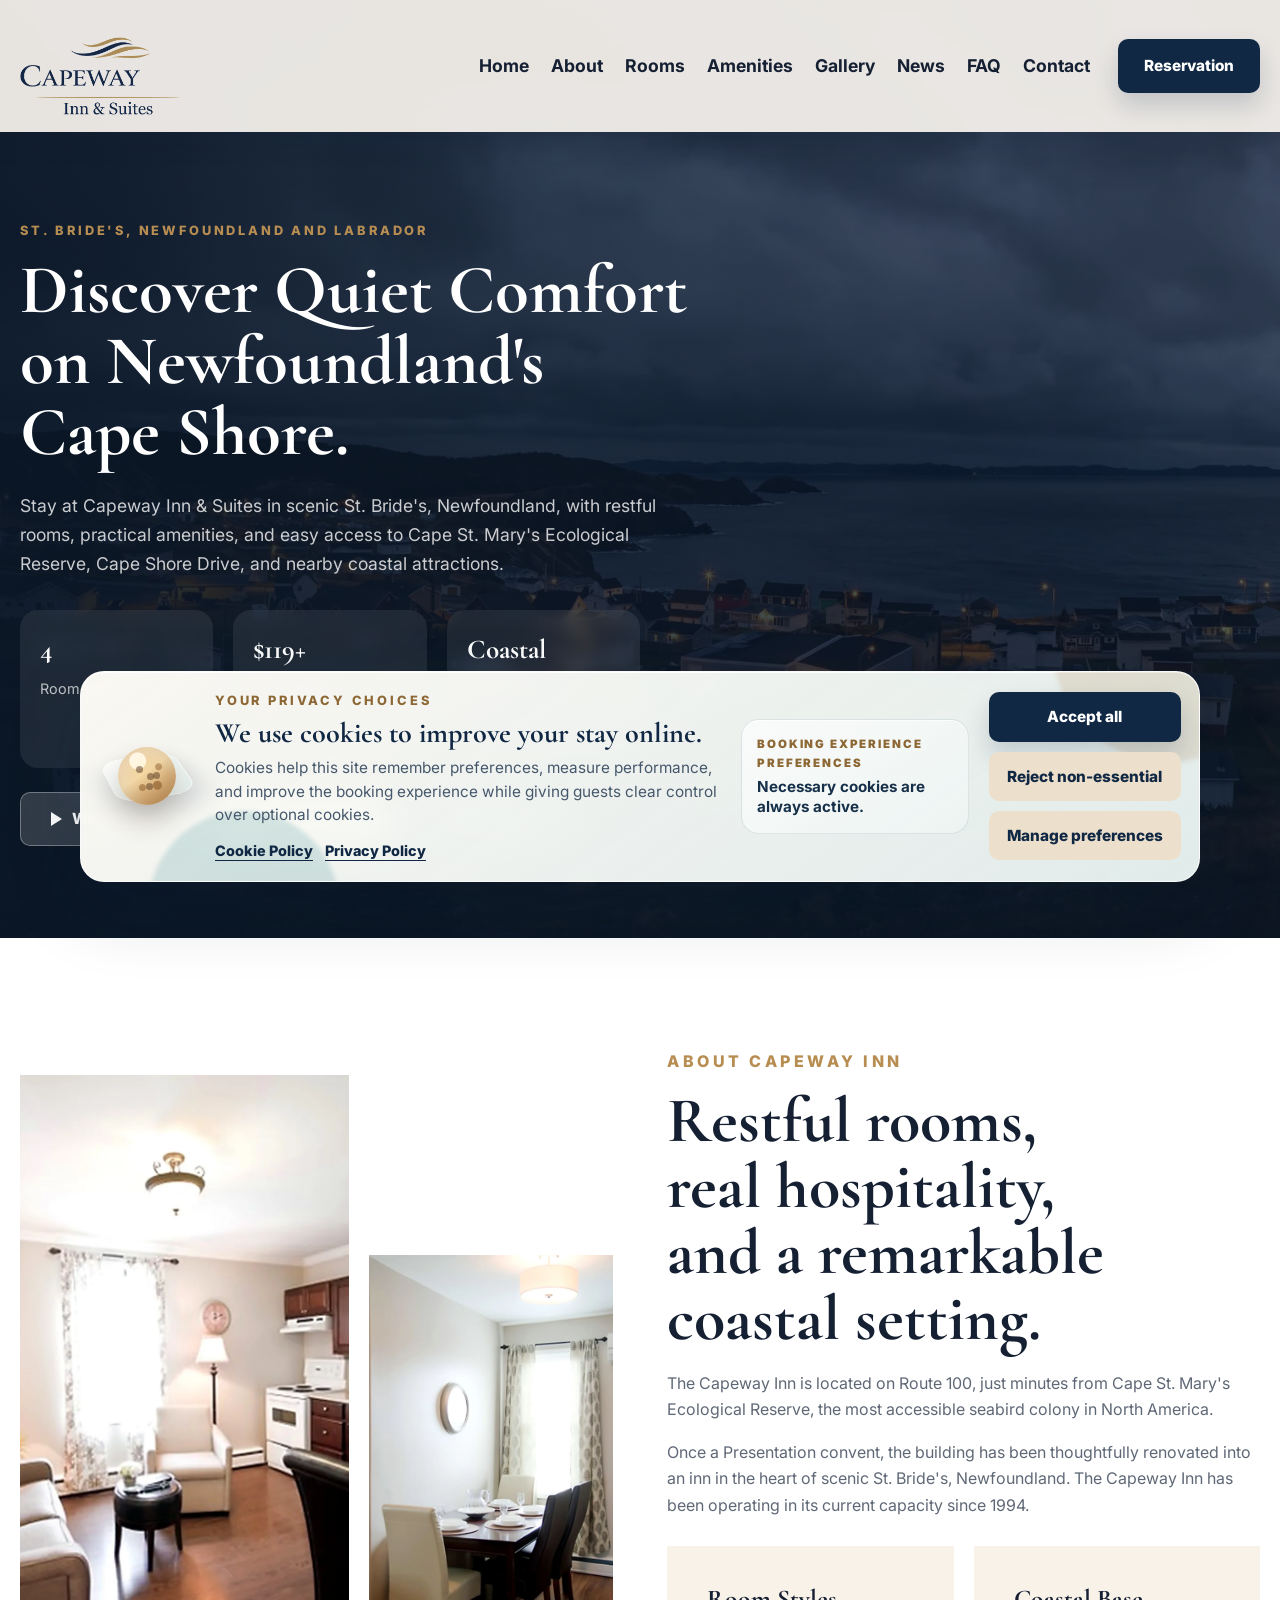
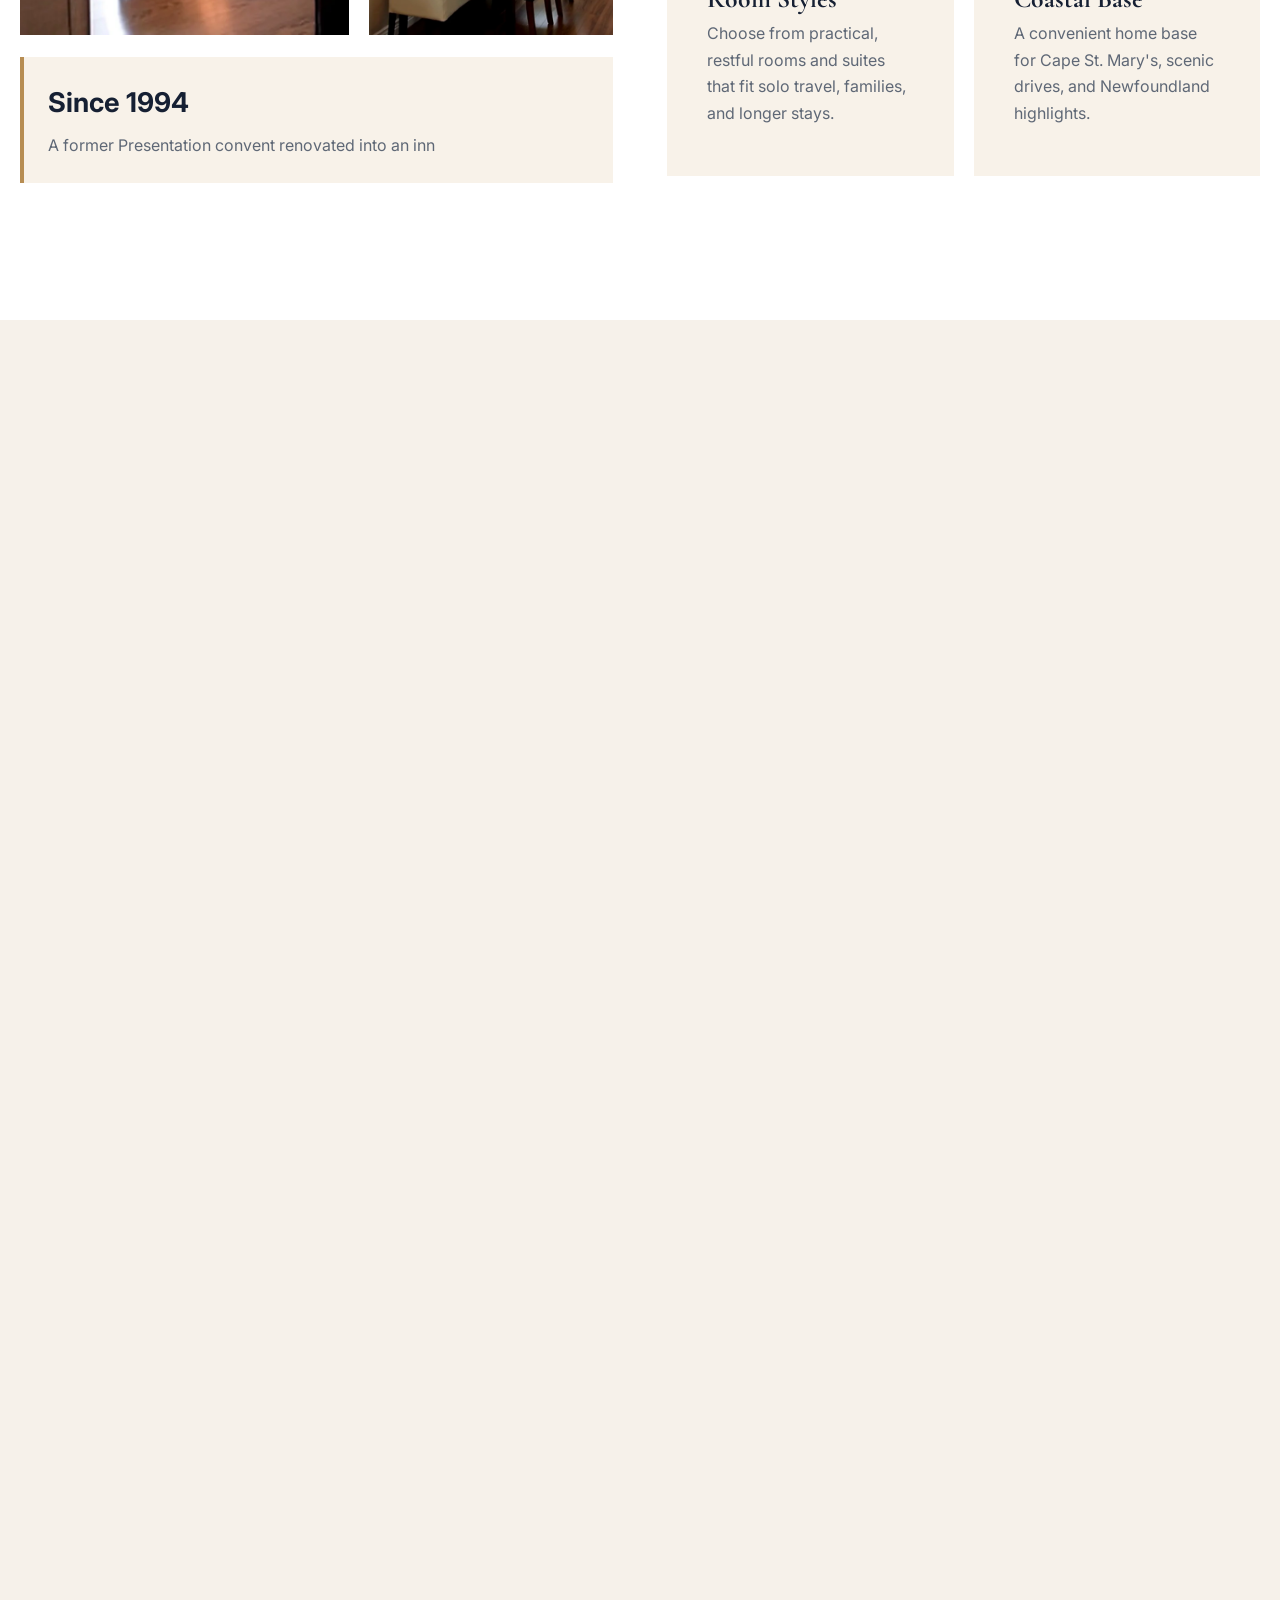
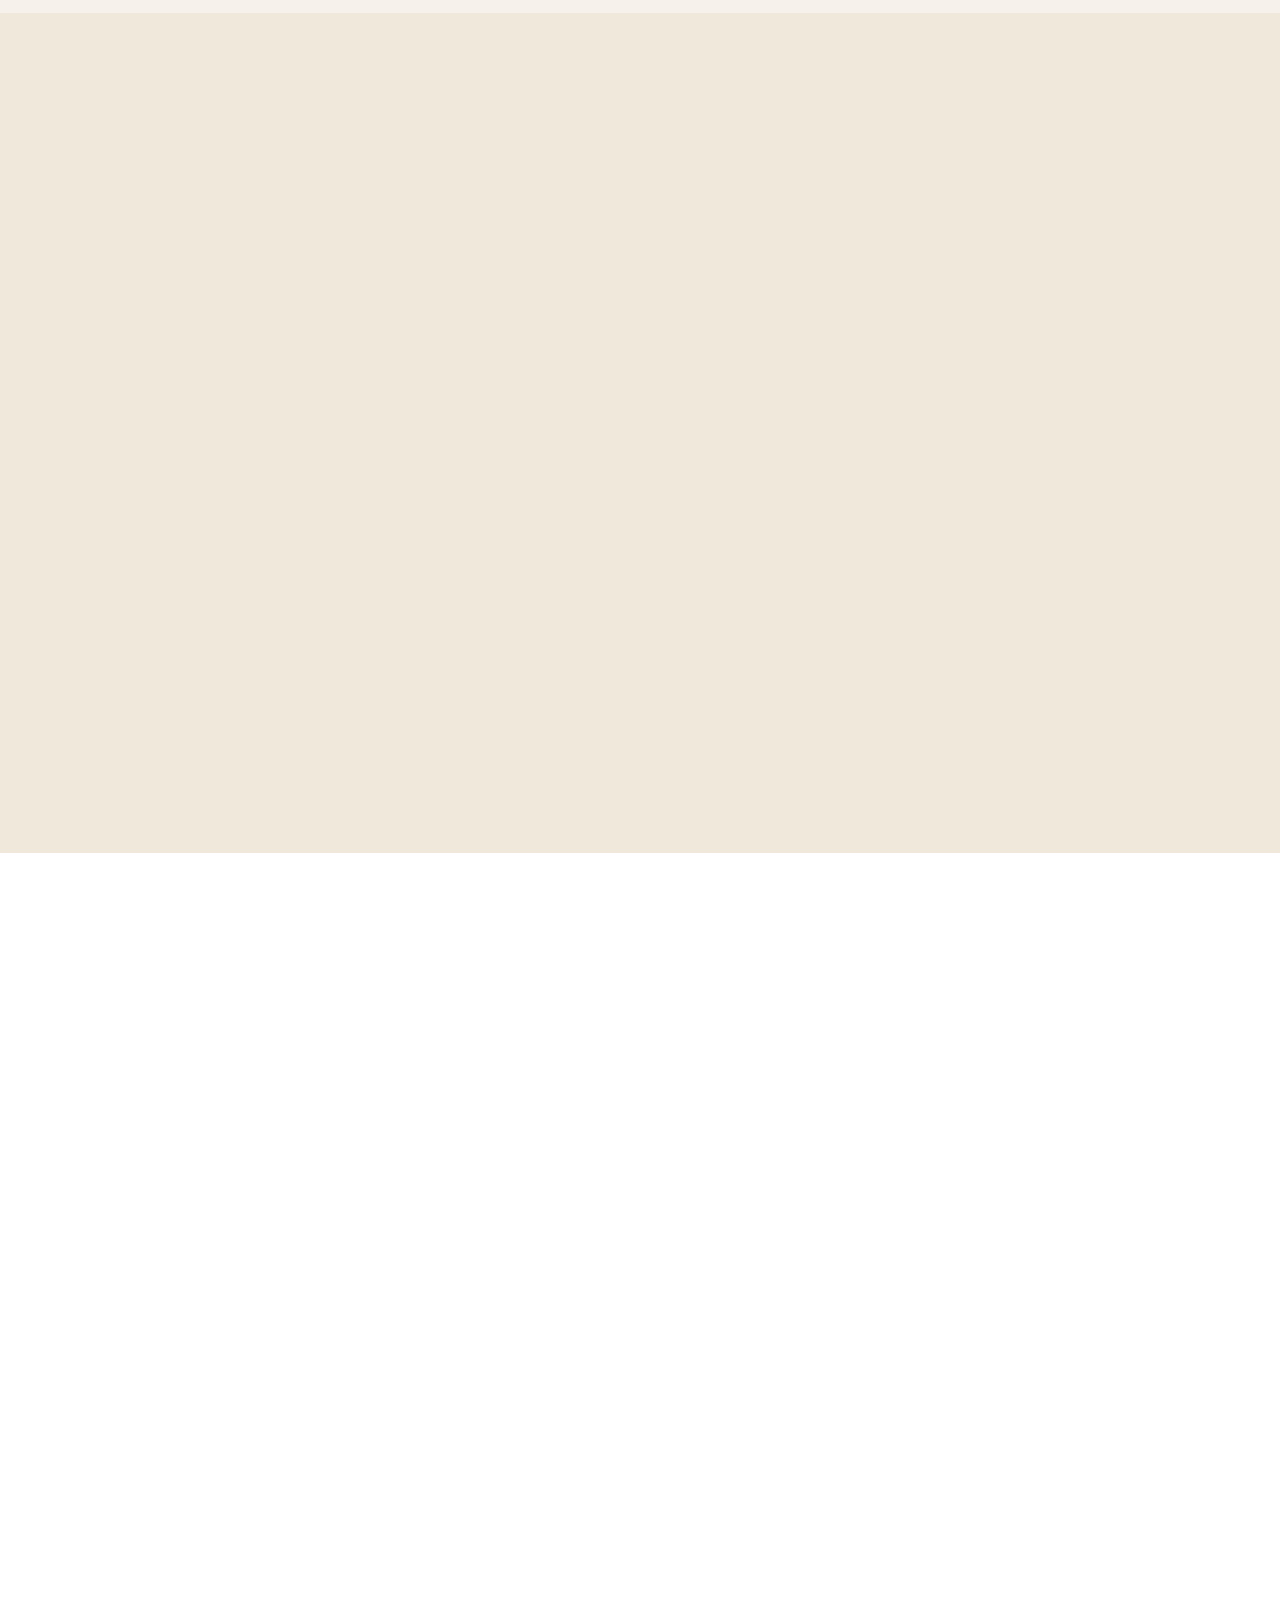
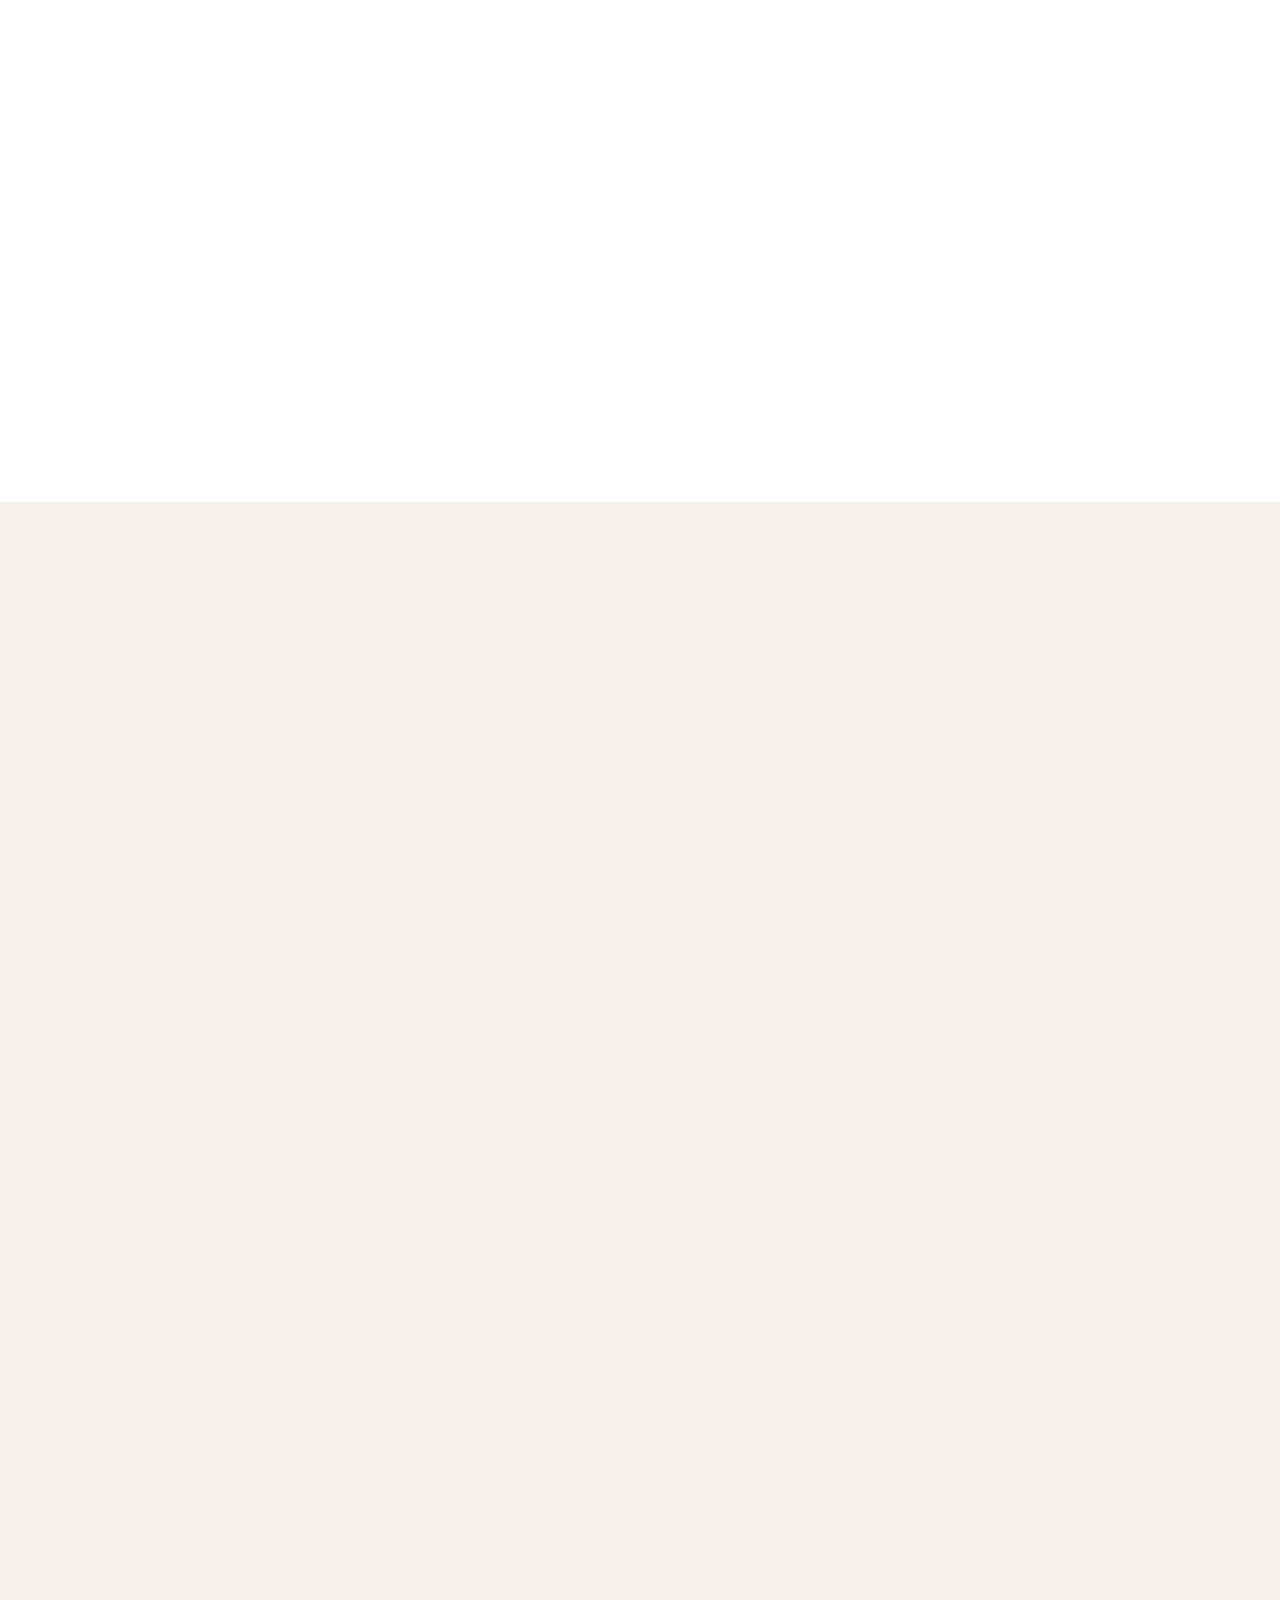
==== commit 7585528c: "Revert "Add rooms showcase and price calculator" This reverts commit ddb770819f272a21c521cc81f3c70d7" ====
--- a/index.html
+++ b/index.html
@@ -45,7 +45,7 @@
       transform: translateY(0);
     }
   </style>
-  <link rel="stylesheet" href="style.css?v=20260521-1" />
+  <link rel="stylesheet" href="style.css?v=20260512-4" />
   <script type="application/ld+json">
     {
       "@context": "https://schema.org",
@@ -406,77 +406,72 @@
       </div>
     </section>
 
-    <section class="section rooms-section rooms-showcase" id="rooms">
+    <section class="section rooms-section" id="rooms">
       <div class="container">
         <div class="section-heading reveal">
           <p class="eyebrow">Rooms &amp; Suites</p>
-          <h2>Our Rooms &amp; Suites</h2>
+          <h2>Choose the room that fits the shape of your trip.</h2>
           <p>
-            Choose from our selection of beautifully appointed accommodations
-            <span class="live-data-note">All data fetched in real-time</span>
+            Every stay includes private en-suite comfort, free Wi-Fi, television, fresh linens, and the reassuring ease of a well-prepared room.
           </p>
         </div>
 
-        <div class="rooms-live-grid" id="roomsLiveGrid" aria-live="polite"></div>
-
-      </div>
-    </section>
-
-    <section class="price-calculator-section" id="price-calculator" aria-labelledby="priceCalculatorTitle">
-      <div class="container">
-        <div class="price-calculator-heading reveal">
-          <h2 id="priceCalculatorTitle">Price Calculator</h2>
-          <p>Calculate your stay cost instantly</p>
-        </div>
-
-        <div class="price-calculator-card reveal">
-          <div class="calculator-controls">
-            <label class="calculator-field" for="calculatorRoomType">
-              <span>Room Type</span>
-              <select id="calculatorRoomType"></select>
-            </label>
-
-            <label class="calculator-field" for="calculatorDuration">
-              <span>Duration</span>
-              <select id="calculatorDuration">
-                <option value="nightly">Per Night</option>
-                <option value="weekly">Weekly (10% off)</option>
-                <option value="monthly">Monthly (20% off)</option>
-              </select>
-            </label>
-
-            <label class="calculator-field" for="calculatorQuantity">
-              <span>Quantity</span>
-              <input id="calculatorQuantity" type="number" min="1" max="30" value="1" inputmode="numeric">
-            </label>
-          </div>
-
-          <div class="calculator-summary" aria-live="polite">
-            <div class="calculator-result">
-              <span>Rate/Night</span>
-              <strong id="calculatorRate">$0</strong>
-            </div>
-            <div class="calculator-result">
-              <span>Total Nights</span>
-              <strong id="calculatorNights">1</strong>
-            </div>
-            <div class="calculator-result">
-              <span>Subtotal</span>
-              <strong id="calculatorSubtotal">$0.00</strong>
-            </div>
-            <div class="calculator-result">
-              <span>Discount</span>
-              <strong id="calculatorDiscount">-</strong>
-            </div>
-          </div>
-
-          <div class="calculator-total">
-            <span>Total Amount</span>
-            <strong id="calculatorTotal">$0.00</strong>
-          </div>
-
-          <a class="calculator-book-button" href="#reservation-request" id="calculatorBookNow">Book Now</a>
-        </div>
+        <div class="room-grid">
+          <article class="room-card reveal">
+            <div class="room-image">
+              <img width="1800" height="1200"
+                src="assets/gallery-enhanced/img_0844-enhanced.webp"
+                alt="Standard Capeway Inn room with sofa and kitchenette"
+              decoding="async" loading="lazy">
+            </div>
+            <div class="room-body">
+              <div class="room-meta">
+                <span class="room-tag">Standard Room</span>
+                <strong>$119 / Night</strong>
+              </div>
+              <h3>Standard Room</h3>
+              <p>A bright, comfortable base for one or two guests with the essentials close at hand.</p>
+              <a class="btn btn-secondary" href="#reservation-request">Reservation</a>
+            </div>
+          </article>
+
+          <article class="room-card reveal">
+            <div class="room-image">
+              <img width="1800" height="1200"
+                src="assets/gallery-enhanced/img_0836-enhanced.webp"
+                alt="Capeway Inn hallway with guest room doors"
+              decoding="async" loading="lazy">
+            </div>
+            <div class="room-body">
+              <div class="room-meta">
+                <span class="room-tag">Deluxe Room</span>
+                <strong>$139 / Night</strong>
+              </div>
+              <h3>Deluxe Room</h3>
+              <p>Extra room to unwind, ideal for travelers who appreciate a little more quiet and comfort.</p>
+              <a class="btn btn-secondary" href="#reservation-request">Reservation</a>
+            </div>
+          </article>
+
+          <article class="room-card reveal">
+            <div class="room-image">
+              <img width="1800" height="1200"
+                src="assets/gallery-enhanced/img_0835-enhanced.webp"
+                alt="Family suite living area with sofa at Capeway Inn"
+              decoding="async" loading="lazy">
+            </div>
+            <div class="room-body">
+              <div class="room-meta">
+                <span class="room-tag">Family Suite</span>
+                <strong>$159 / Night</strong>
+              </div>
+              <h3>Family Suite</h3>
+              <p>A flexible suite for families or small groups who want space to spread out after a day outside.</p>
+              <a class="btn btn-secondary" href="#reservation-request">Reservation</a>
+            </div>
+          </article>
+        </div>
+
       </div>
     </section>
 
@@ -1150,6 +1145,6 @@
     </div>
   </div>
 
-  <script src="script.js?v=20260521-1" defer></script>
+  <script src="script.js" defer></script>
 </body>
 </html>
--- a/style.css
+++ b/style.css
@@ -1152,334 +1152,6 @@
   font-size: 2rem;
 }
 
-.rooms-showcase {
-  padding-bottom: 70px;
-}
-
-.rooms-showcase .section-heading {
-  max-width: 840px;
-  margin-inline: auto;
-  text-align: center;
-}
-
-.rooms-showcase .section-heading h2 {
-  color: #002b57;
-}
-
-.live-data-note {
-  display: inline-flex;
-  align-items: center;
-  gap: 8px;
-  margin-left: 8px;
-  color: var(--color-muted);
-  font-weight: 600;
-}
-
-.live-data-note::before {
-  content: "";
-  width: 4px;
-  height: 4px;
-  background: currentColor;
-  border-radius: 50%;
-}
-
-.rooms-live-grid {
-  display: grid;
-  grid-template-columns: repeat(2, minmax(0, 1fr));
-  gap: 24px;
-}
-
-.live-room-card {
-  overflow: hidden;
-  background: #fff;
-  border-radius: 12px;
-  box-shadow: 0 18px 40px rgba(16, 40, 68, 0.12);
-}
-
-.live-room-image {
-  position: relative;
-  height: 210px;
-  overflow: hidden;
-}
-
-.live-room-image img {
-  width: 100%;
-  height: 100%;
-  object-fit: cover;
-  transition: transform 0.35s ease;
-}
-
-.live-room-card:hover .live-room-image img {
-  transform: scale(1.04);
-}
-
-.live-room-badge {
-  position: absolute;
-  top: 18px;
-  left: 18px;
-  padding: 8px 12px;
-  color: #001529;
-  background: #fbbc04;
-  border-radius: 999px;
-  font-size: 0.72rem;
-  font-weight: 900;
-  box-shadow: 0 8px 20px rgba(0, 0, 0, 0.16);
-}
-
-.live-room-badge-danger {
-  color: #fff;
-  background: #ea4335;
-}
-
-.live-room-badge-success {
-  color: #fff;
-  background: #34a853;
-}
-
-.live-room-badge-warning {
-  background: #fbbc04;
-}
-
-.live-room-body {
-  padding: 26px 26px 24px;
-}
-
-.live-room-body h3 {
-  margin-bottom: 10px;
-  color: #002b57;
-  font-size: 1.45rem;
-}
-
-.live-room-body p {
-  min-height: 46px;
-  margin-bottom: 18px;
-  color: #465568;
-  font-size: 0.95rem;
-  line-height: 1.6;
-}
-
-.live-room-amenities {
-  display: flex;
-  flex-wrap: wrap;
-  gap: 8px;
-  padding-bottom: 22px;
-  border-bottom: 1px solid rgba(16, 40, 68, 0.14);
-}
-
-.live-room-amenity {
-  display: inline-flex;
-  align-items: center;
-  gap: 5px;
-  padding: 6px 10px;
-  color: #003366;
-  background: #edf5ff;
-  border-radius: 999px;
-  font-size: 0.72rem;
-  font-weight: 800;
-}
-
-.live-room-amenity::before {
-  content: "";
-  width: 6px;
-  height: 6px;
-  background: #0074d9;
-  border-radius: 50%;
-}
-
-.live-room-prices {
-  display: grid;
-  gap: 13px;
-  padding-top: 20px;
-}
-
-.live-room-prices div {
-  display: flex;
-  align-items: center;
-  justify-content: space-between;
-  gap: 16px;
-  padding-bottom: 10px;
-  border-bottom: 1px dashed rgba(16, 40, 68, 0.16);
-}
-
-.live-room-prices div:last-child {
-  padding-bottom: 0;
-  border-bottom: 0;
-}
-
-.live-room-prices span {
-  color: #566579;
-  font-size: 0.82rem;
-  font-weight: 700;
-}
-
-.live-room-prices strong {
-  color: #0b8f42;
-  font-size: 1rem;
-  font-weight: 900;
-}
-
-.price-calculator-section {
-  padding: 78px 0 92px;
-  color: #fff;
-  background: #002b57;
-}
-
-.price-calculator-heading {
-  margin-bottom: 42px;
-  text-align: center;
-}
-
-.price-calculator-heading h2 {
-  margin-bottom: 8px;
-  color: #fff;
-  font-size: clamp(2rem, 4vw, 3rem);
-}
-
-.price-calculator-heading p {
-  margin: 0;
-  color: rgba(255, 255, 255, 0.86);
-  font-weight: 700;
-}
-
-.price-calculator-card {
-  width: min(100%, 1160px);
-  margin-inline: auto;
-  padding: clamp(24px, 4vw, 34px);
-  color: #102844;
-  background: #fff;
-  border-radius: 12px;
-  box-shadow: 0 22px 50px rgba(0, 0, 0, 0.2);
-}
-
-.calculator-controls {
-  display: grid;
-  grid-template-columns: 1.1fr 1.1fr 1fr;
-  gap: 18px;
-  margin-bottom: 26px;
-}
-
-.calculator-field {
-  display: grid;
-  gap: 7px;
-  margin: 0;
-}
-
-.calculator-field span {
-  color: #102844;
-  font-size: 0.82rem;
-  font-weight: 900;
-}
-
-.calculator-field span::before {
-  content: "";
-  display: inline-block;
-  width: 7px;
-  height: 7px;
-  margin-right: 5px;
-  background: #002b57;
-  border-radius: 2px;
-}
-
-.calculator-field select,
-.calculator-field input {
-  width: 100%;
-  min-height: 48px;
-  padding: 0 14px;
-  color: #102844;
-  background: #fff;
-  border: 1px solid rgba(16, 40, 68, 0.22);
-  border-radius: 7px;
-  font: inherit;
-  font-weight: 700;
-}
-
-.calculator-summary {
-  display: grid;
-  grid-template-columns: repeat(4, minmax(0, 1fr));
-  gap: 16px;
-  padding: 24px;
-  background: #f1f4f8;
-  border-radius: 10px 10px 0 0;
-}
-
-.calculator-result {
-  min-height: 78px;
-  padding: 17px 14px;
-  text-align: center;
-  background: #fff;
-  border-radius: 7px;
-  box-shadow: 0 10px 22px rgba(16, 40, 68, 0.08);
-}
-
-.calculator-result span,
-.calculator-total span {
-  display: block;
-  margin-bottom: 7px;
-  color: #66758a;
-  font-size: 0.68rem;
-  font-weight: 900;
-  letter-spacing: 0.12em;
-  text-transform: uppercase;
-}
-
-.calculator-result strong {
-  color: #002b57;
-  font-size: 1.15rem;
-  font-weight: 900;
-}
-
-.calculator-total {
-  padding: 24px;
-  text-align: center;
-  background: #001f3f;
-  border-radius: 0 0 8px 8px;
-}
-
-.calculator-total span {
-  color: rgba(255, 255, 255, 0.72);
-}
-
-.calculator-total strong {
-  display: block;
-  color: #ffd400;
-  font-size: clamp(2rem, 5vw, 2.7rem);
-  font-weight: 900;
-  line-height: 1;
-}
-
-.calculator-book-button {
-  display: flex;
-  align-items: center;
-  justify-content: center;
-  width: fit-content;
-  min-width: 150px;
-  min-height: 48px;
-  margin: 28px auto 0;
-  padding: 0 24px;
-  color: #001529;
-  background: linear-gradient(135deg, #ffd400, #ff9f1c);
-  border-radius: 999px;
-  font-weight: 900;
-  text-decoration: none;
-  box-shadow: 0 14px 28px rgba(255, 159, 28, 0.28);
-  transition: transform 0.2s ease, box-shadow 0.2s ease;
-}
-
-.calculator-book-button::before {
-  content: "";
-  width: 7px;
-  height: 7px;
-  margin-right: 7px;
-  background: #001529;
-  border-radius: 2px;
-}
-
-.calculator-book-button:hover,
-.calculator-book-button:focus-visible {
-  transform: translateY(-2px);
-  box-shadow: 0 18px 32px rgba(255, 159, 28, 0.36);
-}
-
 .feature-list {
   padding: 0;
   margin: 18px 0 24px;
@@ -3078,14 +2750,8 @@
   }
 
   .room-grid,
-  .rooms-live-grid,
   .amenity-grid,
   .news-grid {
-    grid-template-columns: repeat(2, minmax(0, 1fr));
-  }
-
-  .calculator-controls,
-  .calculator-summary {
     grid-template-columns: repeat(2, minmax(0, 1fr));
   }
 
@@ -3222,7 +2888,6 @@
   }
 
   .room-grid,
-  .rooms-live-grid,
   .amenity-grid,
   .news-grid,
   .gallery-grid,
@@ -3249,14 +2914,6 @@
     grid-template-columns: repeat(2, minmax(0, 1fr));
   }
 
-  .rooms-live-grid {
-    grid-template-columns: 1fr;
-  }
-
-  .price-calculator-section {
-    padding: 68px 0 76px;
-  }
-
   .gallery-grid {
     grid-template-columns: repeat(3, minmax(0, 1fr));
     grid-auto-rows: 190px;
@@ -3405,23 +3062,6 @@
   .news-body a,
   .footer-grid .btn {
     width: 100%;
-  }
-
-  .calculator-controls,
-  .calculator-summary {
-    grid-template-columns: 1fr;
-  }
-
-  .price-calculator-card {
-    padding: 20px;
-  }
-
-  .calculator-summary {
-    padding: 16px;
-  }
-
-  .live-room-image {
-    height: 190px;
   }
 
   .footer-bottom-inner {
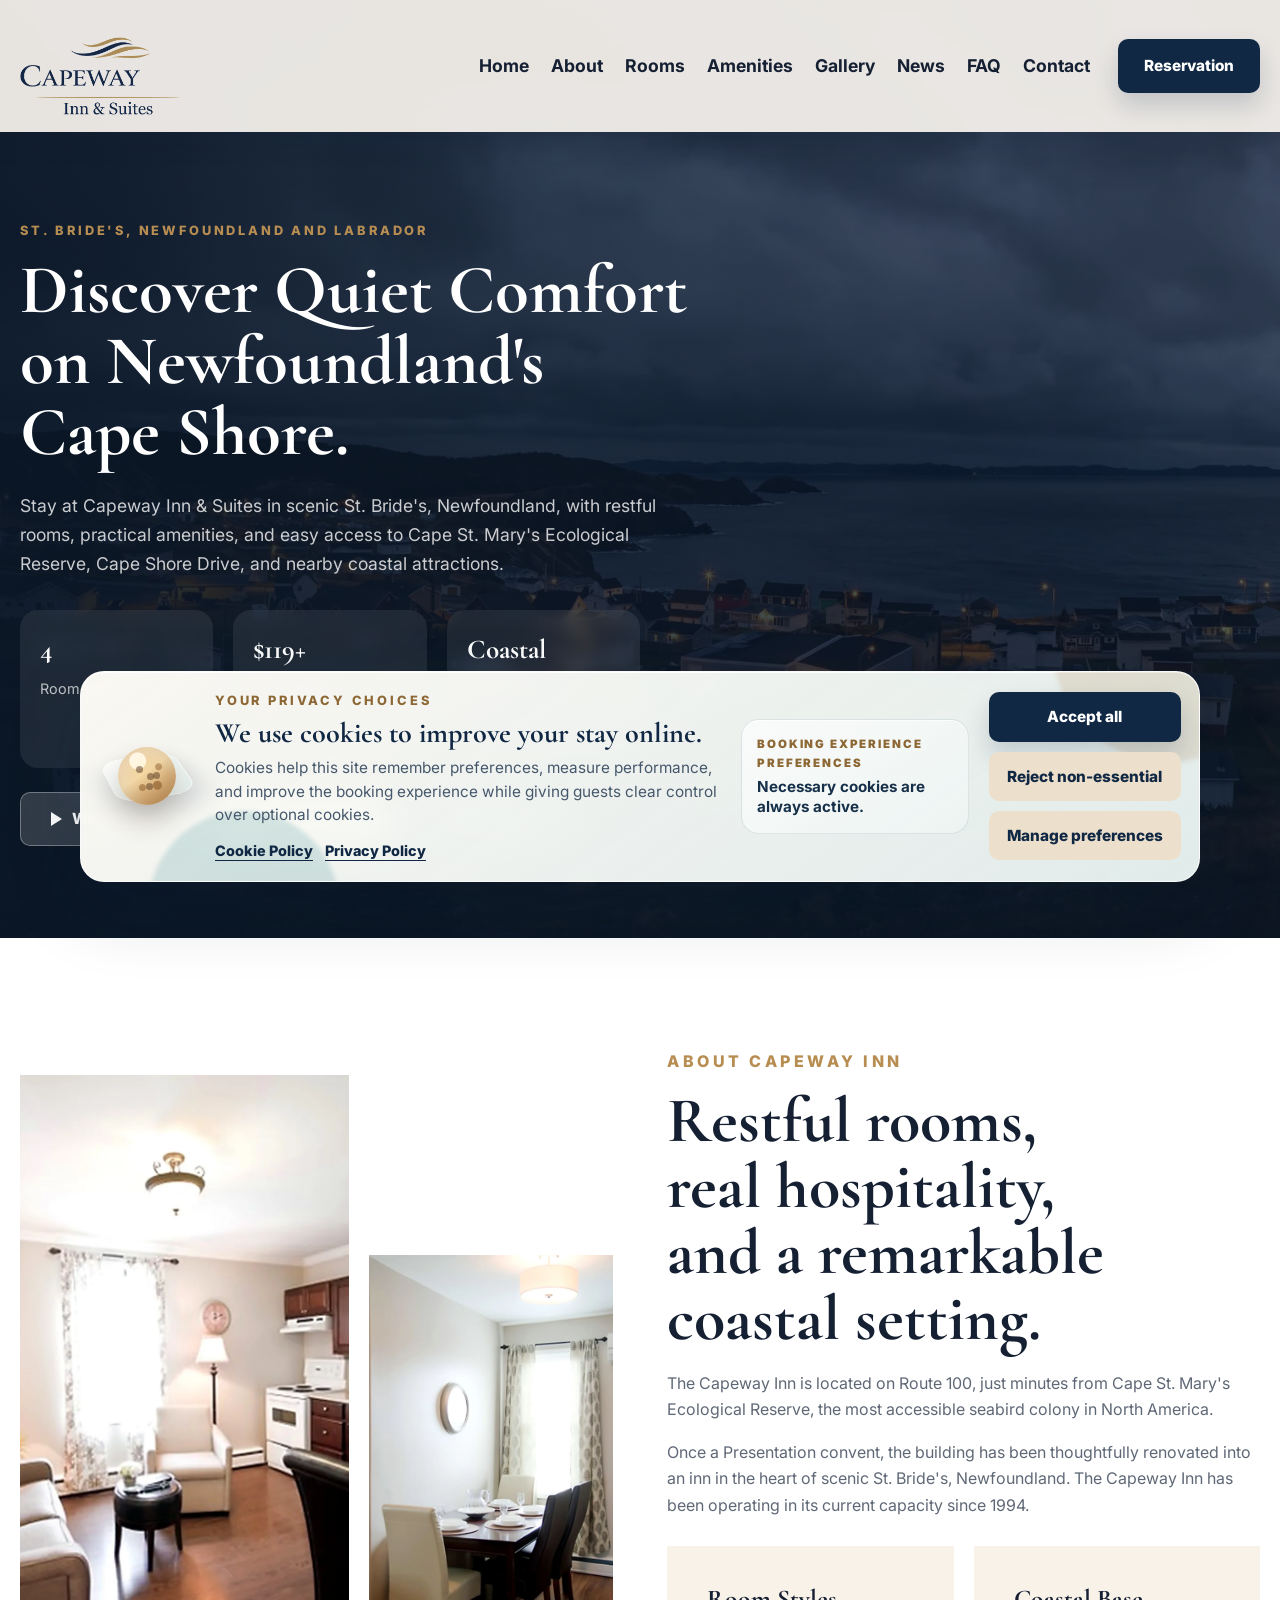
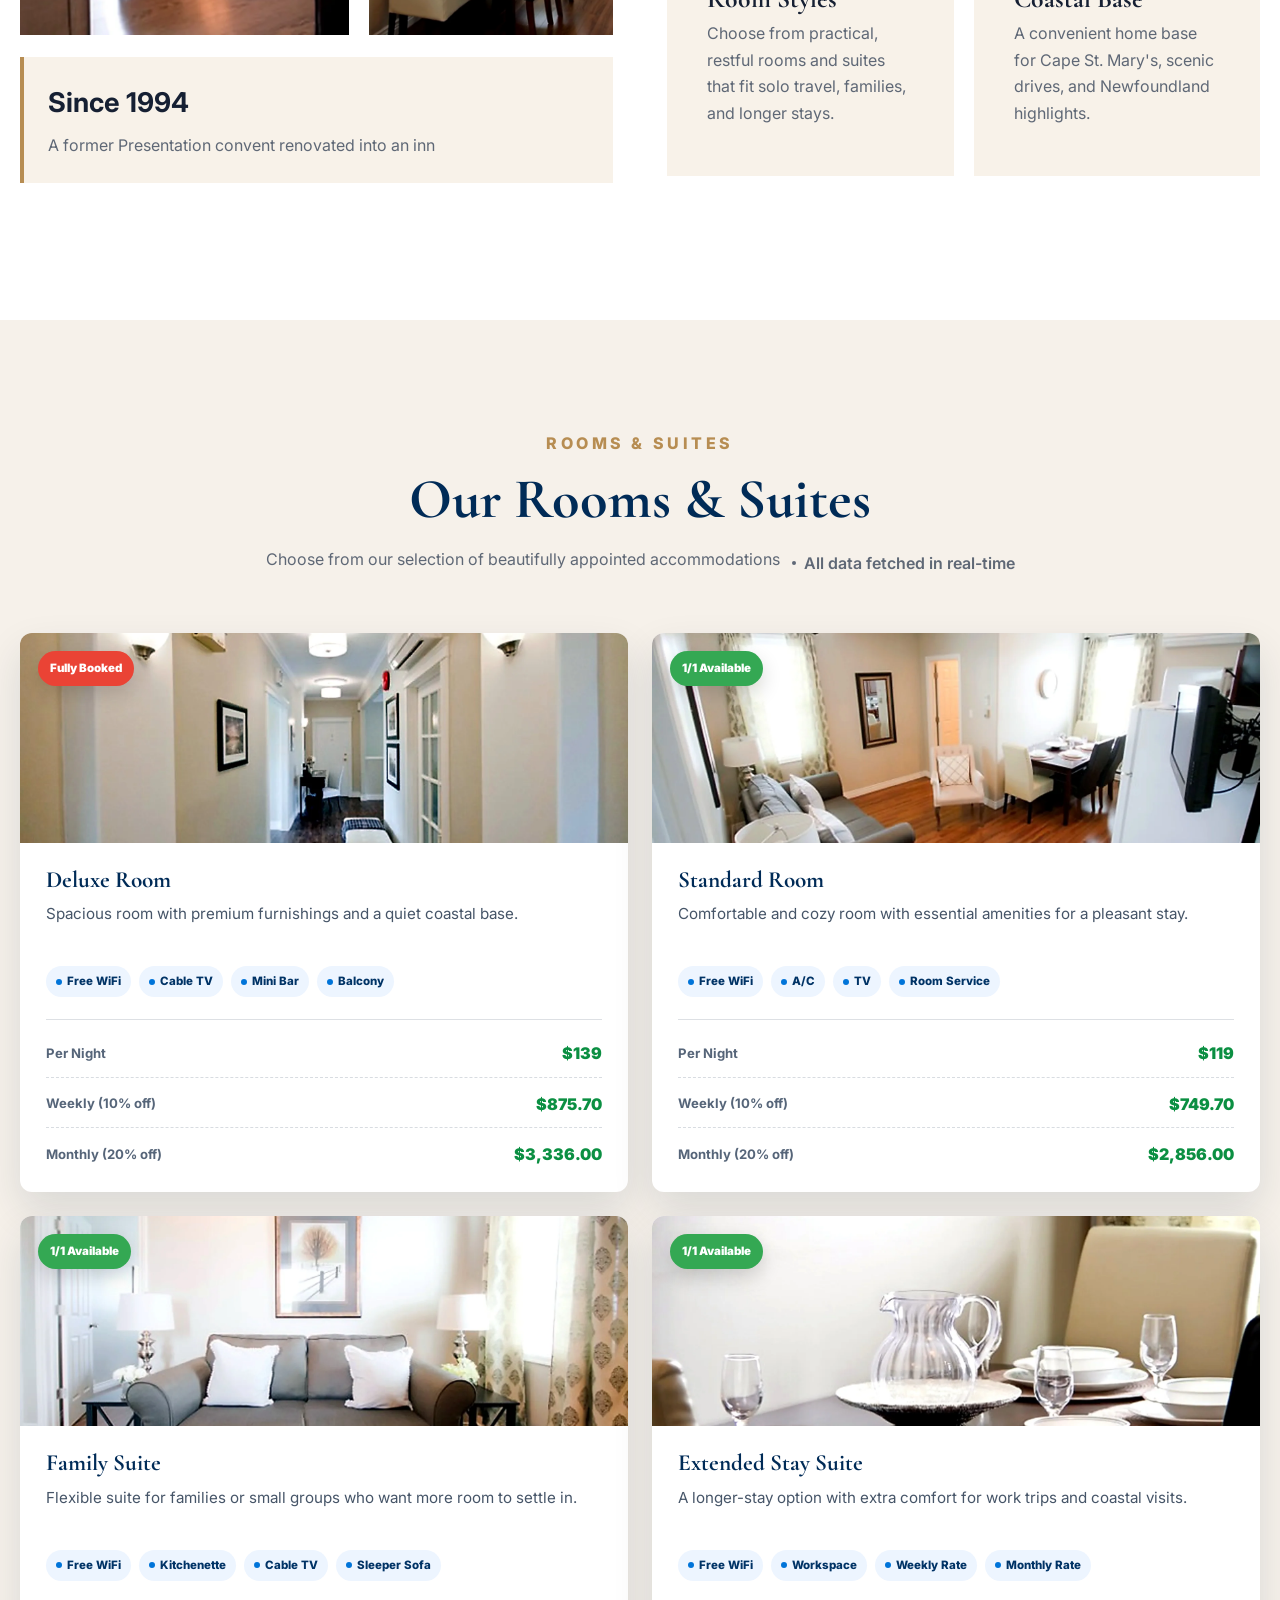
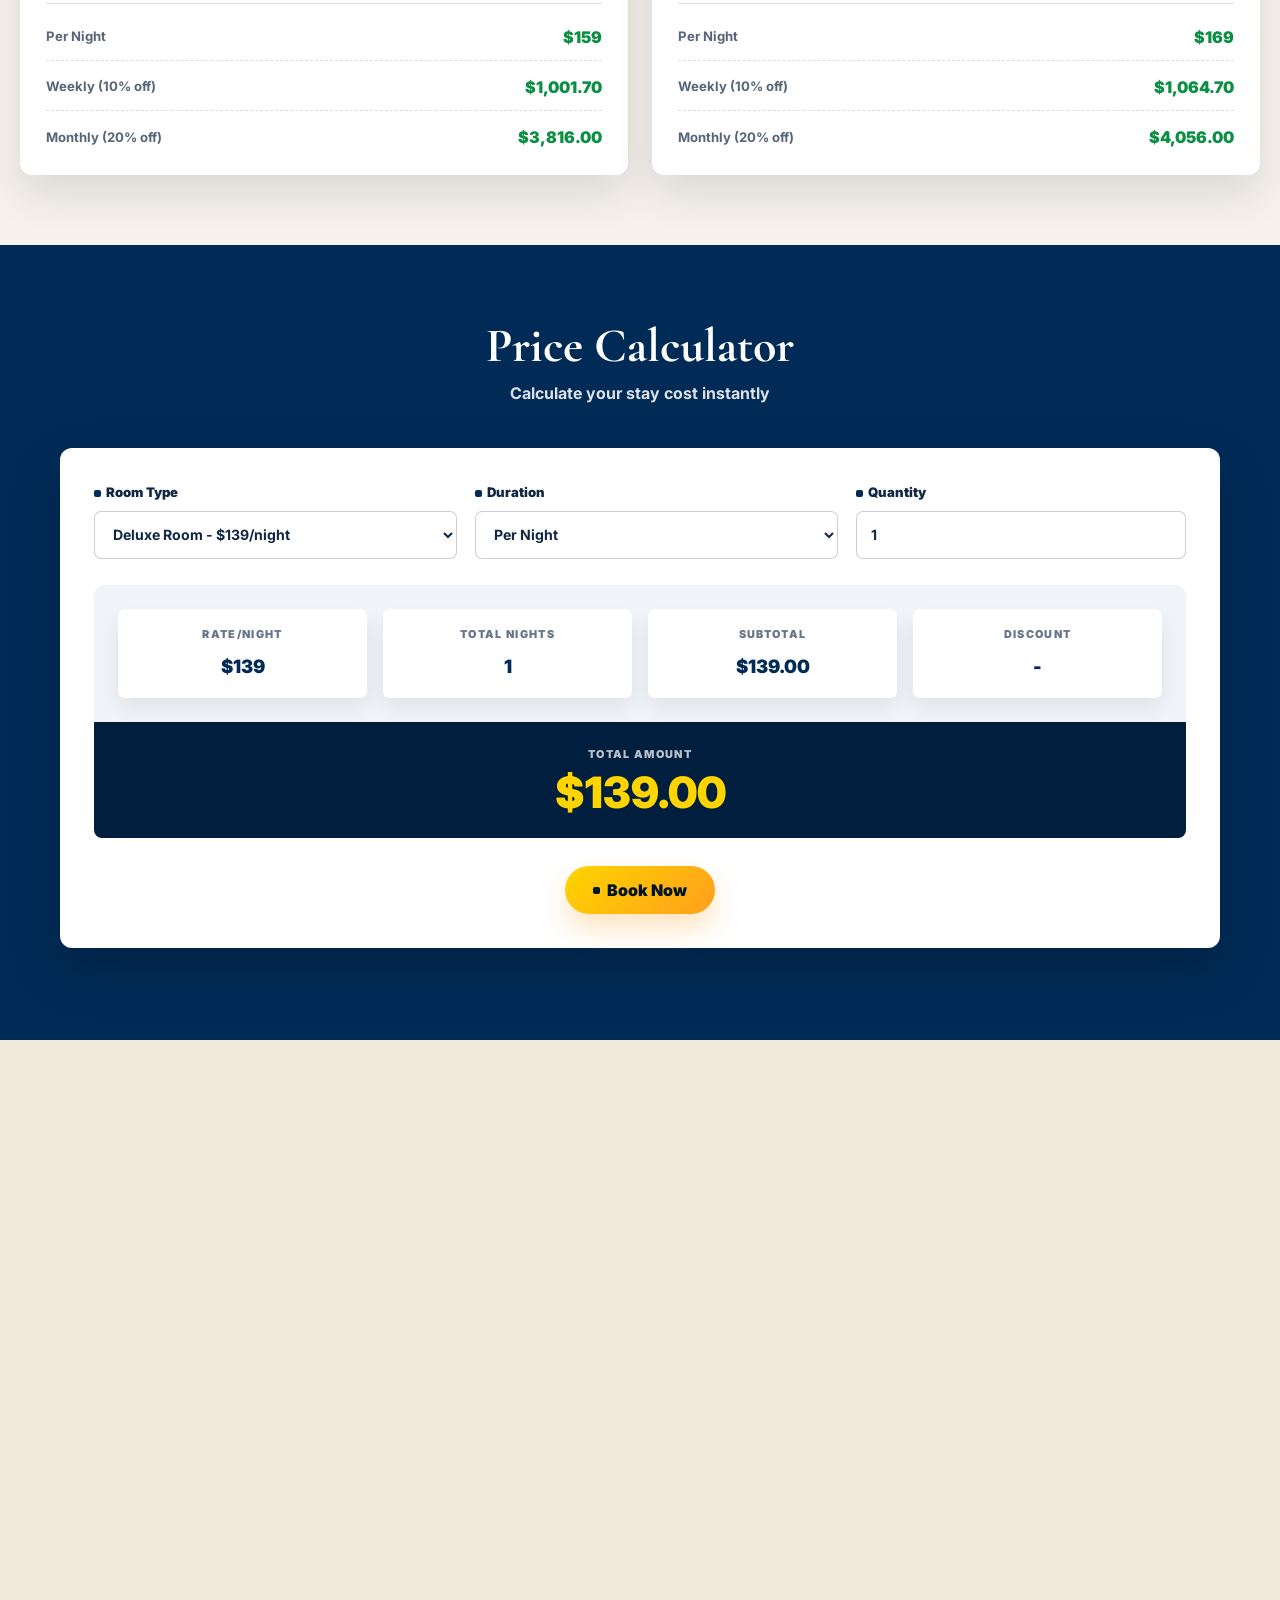
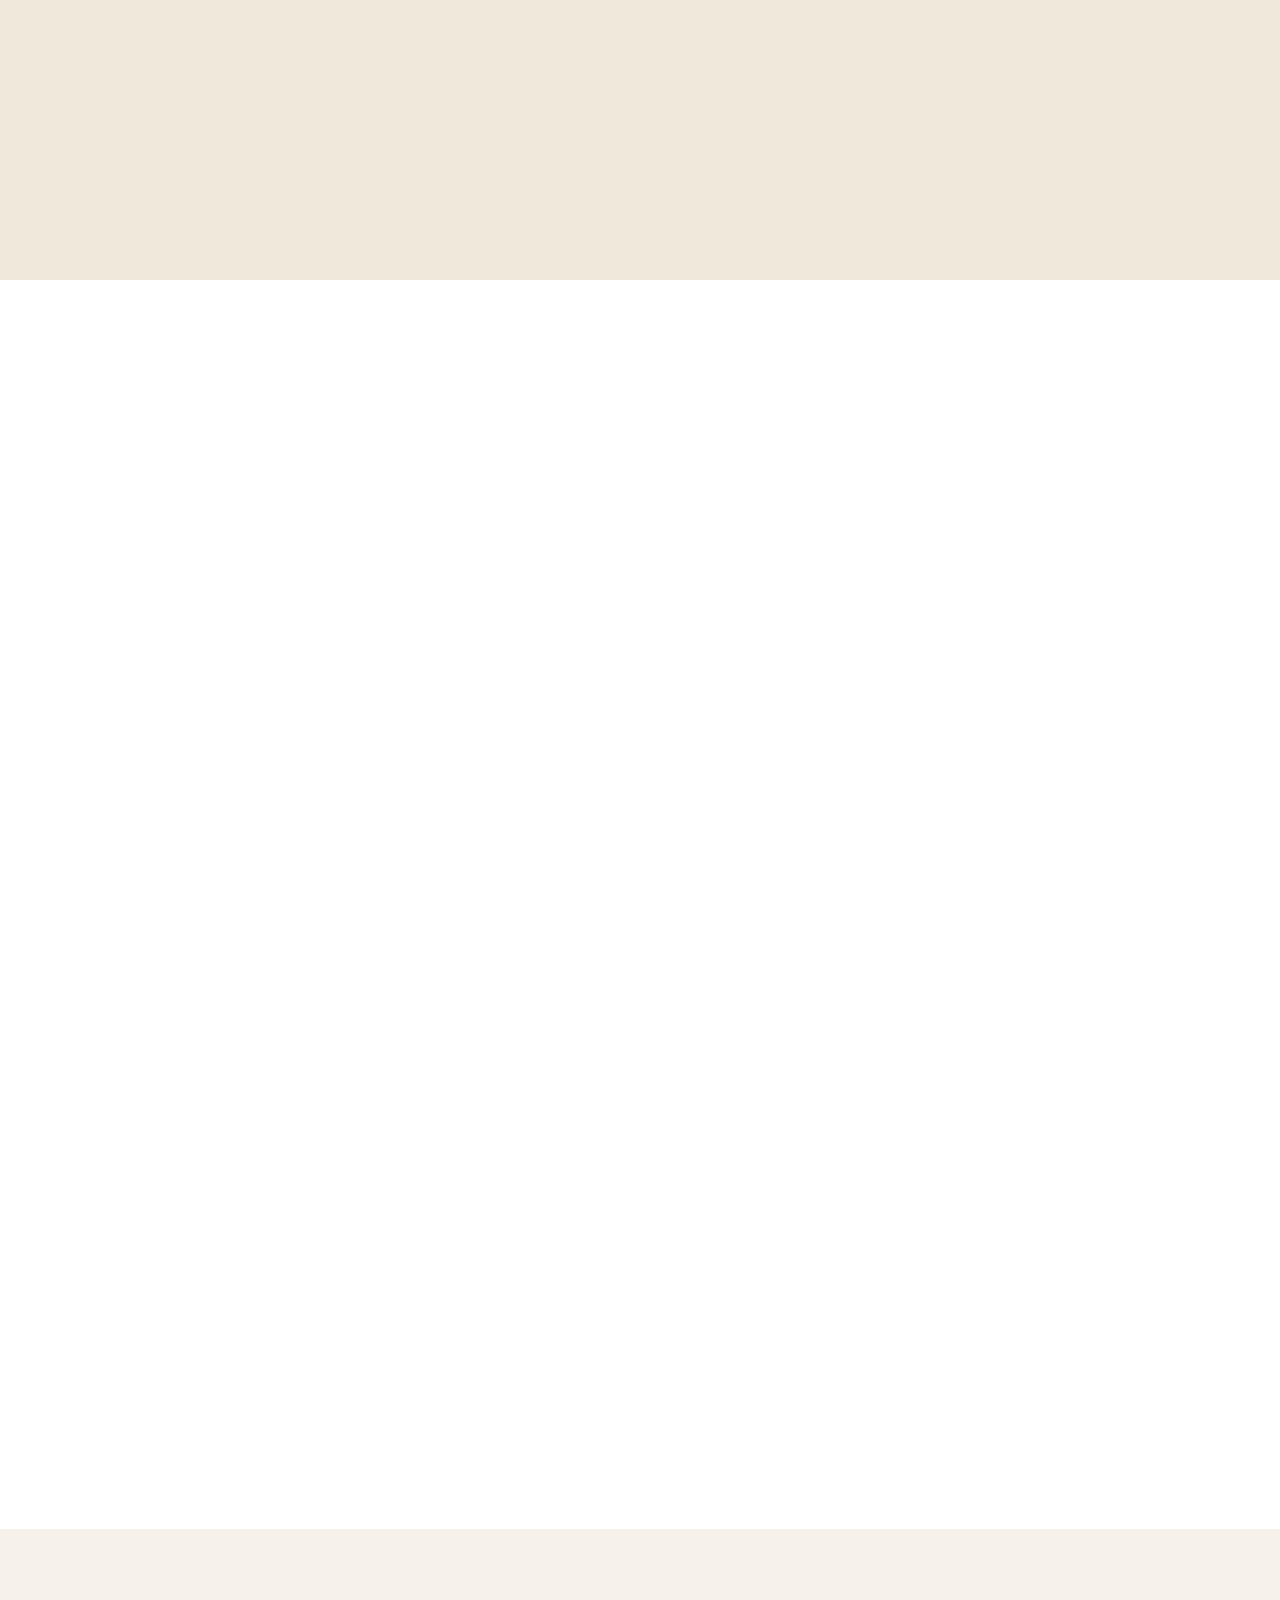
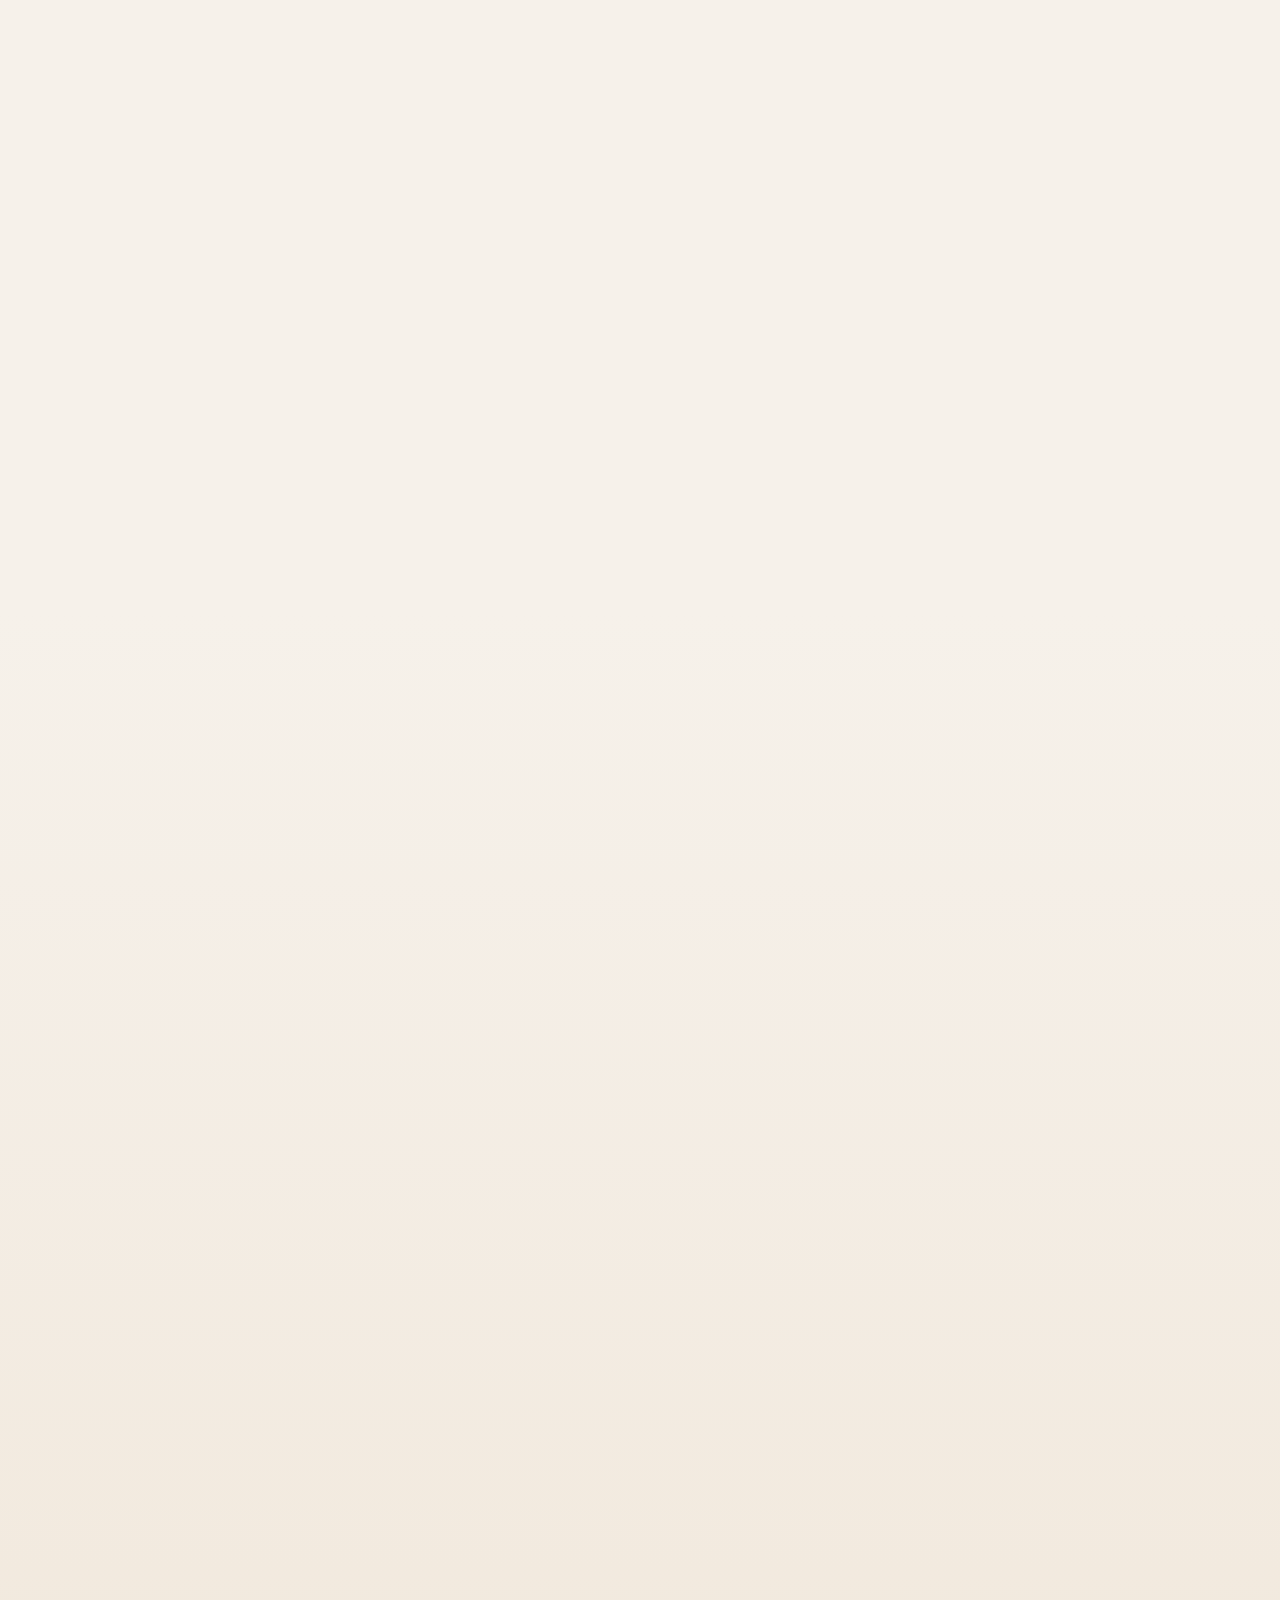
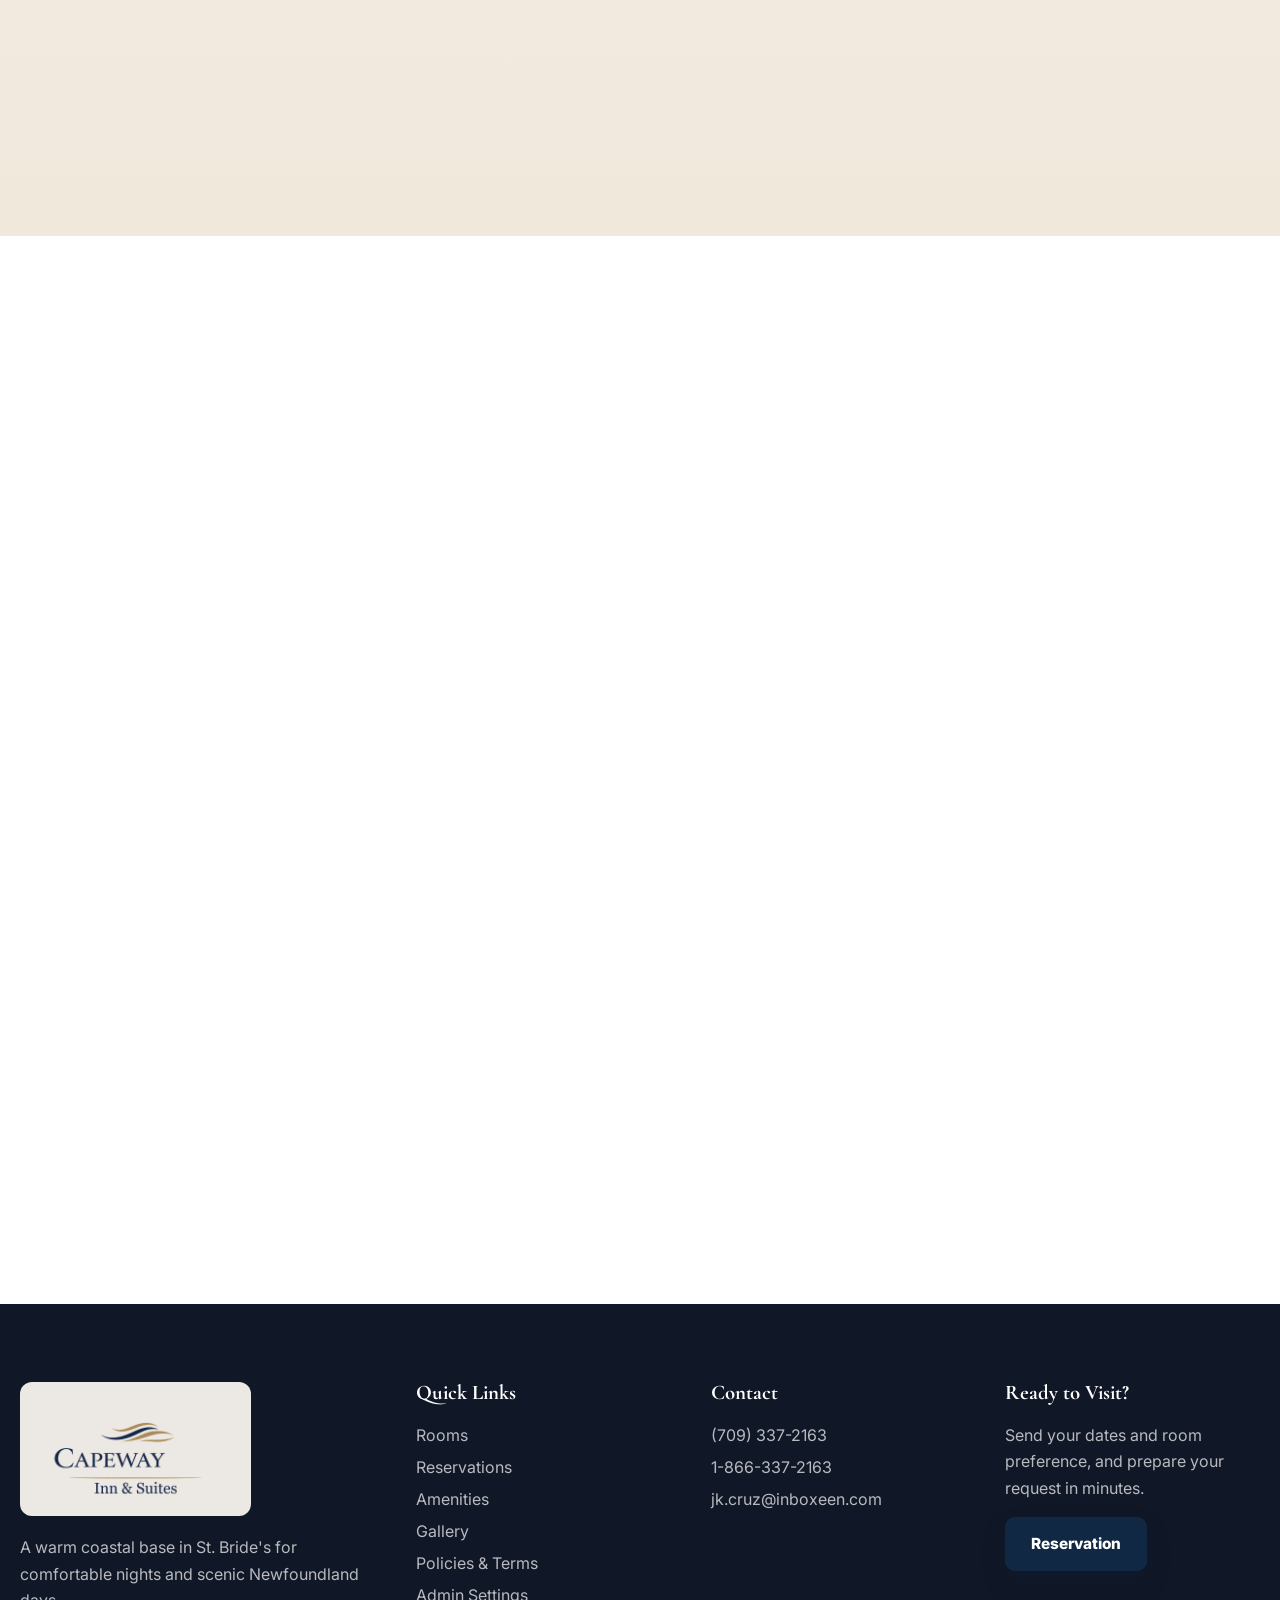
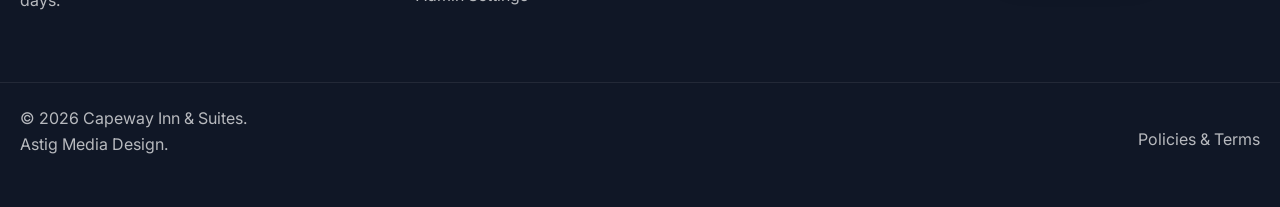
==== commit c386c215: "Reapply "Add rooms showcase and price calculator" This reverts commit 7585528cd362e29ffbc56d3b1e5474" ====
--- a/index.html
+++ b/index.html
@@ -45,7 +45,7 @@
       transform: translateY(0);
     }
   </style>
-  <link rel="stylesheet" href="style.css?v=20260512-4" />
+  <link rel="stylesheet" href="style.css?v=20260521-1" />
   <script type="application/ld+json">
     {
       "@context": "https://schema.org",
@@ -406,72 +406,77 @@
       </div>
     </section>
 
-    <section class="section rooms-section" id="rooms">
+    <section class="section rooms-section rooms-showcase" id="rooms">
       <div class="container">
         <div class="section-heading reveal">
           <p class="eyebrow">Rooms &amp; Suites</p>
-          <h2>Choose the room that fits the shape of your trip.</h2>
+          <h2>Our Rooms &amp; Suites</h2>
           <p>
-            Every stay includes private en-suite comfort, free Wi-Fi, television, fresh linens, and the reassuring ease of a well-prepared room.
+            Choose from our selection of beautifully appointed accommodations
+            <span class="live-data-note">All data fetched in real-time</span>
           </p>
         </div>
 
-        <div class="room-grid">
-          <article class="room-card reveal">
-            <div class="room-image">
-              <img width="1800" height="1200"
-                src="assets/gallery-enhanced/img_0844-enhanced.webp"
-                alt="Standard Capeway Inn room with sofa and kitchenette"
-              decoding="async" loading="lazy">
-            </div>
-            <div class="room-body">
-              <div class="room-meta">
-                <span class="room-tag">Standard Room</span>
-                <strong>$119 / Night</strong>
-              </div>
-              <h3>Standard Room</h3>
-              <p>A bright, comfortable base for one or two guests with the essentials close at hand.</p>
-              <a class="btn btn-secondary" href="#reservation-request">Reservation</a>
-            </div>
-          </article>
-
-          <article class="room-card reveal">
-            <div class="room-image">
-              <img width="1800" height="1200"
-                src="assets/gallery-enhanced/img_0836-enhanced.webp"
-                alt="Capeway Inn hallway with guest room doors"
-              decoding="async" loading="lazy">
-            </div>
-            <div class="room-body">
-              <div class="room-meta">
-                <span class="room-tag">Deluxe Room</span>
-                <strong>$139 / Night</strong>
-              </div>
-              <h3>Deluxe Room</h3>
-              <p>Extra room to unwind, ideal for travelers who appreciate a little more quiet and comfort.</p>
-              <a class="btn btn-secondary" href="#reservation-request">Reservation</a>
-            </div>
-          </article>
-
-          <article class="room-card reveal">
-            <div class="room-image">
-              <img width="1800" height="1200"
-                src="assets/gallery-enhanced/img_0835-enhanced.webp"
-                alt="Family suite living area with sofa at Capeway Inn"
-              decoding="async" loading="lazy">
-            </div>
-            <div class="room-body">
-              <div class="room-meta">
-                <span class="room-tag">Family Suite</span>
-                <strong>$159 / Night</strong>
-              </div>
-              <h3>Family Suite</h3>
-              <p>A flexible suite for families or small groups who want space to spread out after a day outside.</p>
-              <a class="btn btn-secondary" href="#reservation-request">Reservation</a>
-            </div>
-          </article>
-        </div>
-
+        <div class="rooms-live-grid" id="roomsLiveGrid" aria-live="polite"></div>
+
+      </div>
+    </section>
+
+    <section class="price-calculator-section" id="price-calculator" aria-labelledby="priceCalculatorTitle">
+      <div class="container">
+        <div class="price-calculator-heading reveal">
+          <h2 id="priceCalculatorTitle">Price Calculator</h2>
+          <p>Calculate your stay cost instantly</p>
+        </div>
+
+        <div class="price-calculator-card reveal">
+          <div class="calculator-controls">
+            <label class="calculator-field" for="calculatorRoomType">
+              <span>Room Type</span>
+              <select id="calculatorRoomType"></select>
+            </label>
+
+            <label class="calculator-field" for="calculatorDuration">
+              <span>Duration</span>
+              <select id="calculatorDuration">
+                <option value="nightly">Per Night</option>
+                <option value="weekly">Weekly (10% off)</option>
+                <option value="monthly">Monthly (20% off)</option>
+              </select>
+            </label>
+
+            <label class="calculator-field" for="calculatorQuantity">
+              <span>Quantity</span>
+              <input id="calculatorQuantity" type="number" min="1" max="30" value="1" inputmode="numeric">
+            </label>
+          </div>
+
+          <div class="calculator-summary" aria-live="polite">
+            <div class="calculator-result">
+              <span>Rate/Night</span>
+              <strong id="calculatorRate">$0</strong>
+            </div>
+            <div class="calculator-result">
+              <span>Total Nights</span>
+              <strong id="calculatorNights">1</strong>
+            </div>
+            <div class="calculator-result">
+              <span>Subtotal</span>
+              <strong id="calculatorSubtotal">$0.00</strong>
+            </div>
+            <div class="calculator-result">
+              <span>Discount</span>
+              <strong id="calculatorDiscount">-</strong>
+            </div>
+          </div>
+
+          <div class="calculator-total">
+            <span>Total Amount</span>
+            <strong id="calculatorTotal">$0.00</strong>
+          </div>
+
+          <a class="calculator-book-button" href="#reservation-request" id="calculatorBookNow">Book Now</a>
+        </div>
       </div>
     </section>
 
@@ -1145,6 +1150,6 @@
     </div>
   </div>
 
-  <script src="script.js" defer></script>
+  <script src="script.js?v=20260521-1" defer></script>
 </body>
 </html>
--- a/style.css
+++ b/style.css
@@ -1152,6 +1152,334 @@
   font-size: 2rem;
 }
 
+.rooms-showcase {
+  padding-bottom: 70px;
+}
+
+.rooms-showcase .section-heading {
+  max-width: 840px;
+  margin-inline: auto;
+  text-align: center;
+}
+
+.rooms-showcase .section-heading h2 {
+  color: #002b57;
+}
+
+.live-data-note {
+  display: inline-flex;
+  align-items: center;
+  gap: 8px;
+  margin-left: 8px;
+  color: var(--color-muted);
+  font-weight: 600;
+}
+
+.live-data-note::before {
+  content: "";
+  width: 4px;
+  height: 4px;
+  background: currentColor;
+  border-radius: 50%;
+}
+
+.rooms-live-grid {
+  display: grid;
+  grid-template-columns: repeat(2, minmax(0, 1fr));
+  gap: 24px;
+}
+
+.live-room-card {
+  overflow: hidden;
+  background: #fff;
+  border-radius: 12px;
+  box-shadow: 0 18px 40px rgba(16, 40, 68, 0.12);
+}
+
+.live-room-image {
+  position: relative;
+  height: 210px;
+  overflow: hidden;
+}
+
+.live-room-image img {
+  width: 100%;
+  height: 100%;
+  object-fit: cover;
+  transition: transform 0.35s ease;
+}
+
+.live-room-card:hover .live-room-image img {
+  transform: scale(1.04);
+}
+
+.live-room-badge {
+  position: absolute;
+  top: 18px;
+  left: 18px;
+  padding: 8px 12px;
+  color: #001529;
+  background: #fbbc04;
+  border-radius: 999px;
+  font-size: 0.72rem;
+  font-weight: 900;
+  box-shadow: 0 8px 20px rgba(0, 0, 0, 0.16);
+}
+
+.live-room-badge-danger {
+  color: #fff;
+  background: #ea4335;
+}
+
+.live-room-badge-success {
+  color: #fff;
+  background: #34a853;
+}
+
+.live-room-badge-warning {
+  background: #fbbc04;
+}
+
+.live-room-body {
+  padding: 26px 26px 24px;
+}
+
+.live-room-body h3 {
+  margin-bottom: 10px;
+  color: #002b57;
+  font-size: 1.45rem;
+}
+
+.live-room-body p {
+  min-height: 46px;
+  margin-bottom: 18px;
+  color: #465568;
+  font-size: 0.95rem;
+  line-height: 1.6;
+}
+
+.live-room-amenities {
+  display: flex;
+  flex-wrap: wrap;
+  gap: 8px;
+  padding-bottom: 22px;
+  border-bottom: 1px solid rgba(16, 40, 68, 0.14);
+}
+
+.live-room-amenity {
+  display: inline-flex;
+  align-items: center;
+  gap: 5px;
+  padding: 6px 10px;
+  color: #003366;
+  background: #edf5ff;
+  border-radius: 999px;
+  font-size: 0.72rem;
+  font-weight: 800;
+}
+
+.live-room-amenity::before {
+  content: "";
+  width: 6px;
+  height: 6px;
+  background: #0074d9;
+  border-radius: 50%;
+}
+
+.live-room-prices {
+  display: grid;
+  gap: 13px;
+  padding-top: 20px;
+}
+
+.live-room-prices div {
+  display: flex;
+  align-items: center;
+  justify-content: space-between;
+  gap: 16px;
+  padding-bottom: 10px;
+  border-bottom: 1px dashed rgba(16, 40, 68, 0.16);
+}
+
+.live-room-prices div:last-child {
+  padding-bottom: 0;
+  border-bottom: 0;
+}
+
+.live-room-prices span {
+  color: #566579;
+  font-size: 0.82rem;
+  font-weight: 700;
+}
+
+.live-room-prices strong {
+  color: #0b8f42;
+  font-size: 1rem;
+  font-weight: 900;
+}
+
+.price-calculator-section {
+  padding: 78px 0 92px;
+  color: #fff;
+  background: #002b57;
+}
+
+.price-calculator-heading {
+  margin-bottom: 42px;
+  text-align: center;
+}
+
+.price-calculator-heading h2 {
+  margin-bottom: 8px;
+  color: #fff;
+  font-size: clamp(2rem, 4vw, 3rem);
+}
+
+.price-calculator-heading p {
+  margin: 0;
+  color: rgba(255, 255, 255, 0.86);
+  font-weight: 700;
+}
+
+.price-calculator-card {
+  width: min(100%, 1160px);
+  margin-inline: auto;
+  padding: clamp(24px, 4vw, 34px);
+  color: #102844;
+  background: #fff;
+  border-radius: 12px;
+  box-shadow: 0 22px 50px rgba(0, 0, 0, 0.2);
+}
+
+.calculator-controls {
+  display: grid;
+  grid-template-columns: 1.1fr 1.1fr 1fr;
+  gap: 18px;
+  margin-bottom: 26px;
+}
+
+.calculator-field {
+  display: grid;
+  gap: 7px;
+  margin: 0;
+}
+
+.calculator-field span {
+  color: #102844;
+  font-size: 0.82rem;
+  font-weight: 900;
+}
+
+.calculator-field span::before {
+  content: "";
+  display: inline-block;
+  width: 7px;
+  height: 7px;
+  margin-right: 5px;
+  background: #002b57;
+  border-radius: 2px;
+}
+
+.calculator-field select,
+.calculator-field input {
+  width: 100%;
+  min-height: 48px;
+  padding: 0 14px;
+  color: #102844;
+  background: #fff;
+  border: 1px solid rgba(16, 40, 68, 0.22);
+  border-radius: 7px;
+  font: inherit;
+  font-weight: 700;
+}
+
+.calculator-summary {
+  display: grid;
+  grid-template-columns: repeat(4, minmax(0, 1fr));
+  gap: 16px;
+  padding: 24px;
+  background: #f1f4f8;
+  border-radius: 10px 10px 0 0;
+}
+
+.calculator-result {
+  min-height: 78px;
+  padding: 17px 14px;
+  text-align: center;
+  background: #fff;
+  border-radius: 7px;
+  box-shadow: 0 10px 22px rgba(16, 40, 68, 0.08);
+}
+
+.calculator-result span,
+.calculator-total span {
+  display: block;
+  margin-bottom: 7px;
+  color: #66758a;
+  font-size: 0.68rem;
+  font-weight: 900;
+  letter-spacing: 0.12em;
+  text-transform: uppercase;
+}
+
+.calculator-result strong {
+  color: #002b57;
+  font-size: 1.15rem;
+  font-weight: 900;
+}
+
+.calculator-total {
+  padding: 24px;
+  text-align: center;
+  background: #001f3f;
+  border-radius: 0 0 8px 8px;
+}
+
+.calculator-total span {
+  color: rgba(255, 255, 255, 0.72);
+}
+
+.calculator-total strong {
+  display: block;
+  color: #ffd400;
+  font-size: clamp(2rem, 5vw, 2.7rem);
+  font-weight: 900;
+  line-height: 1;
+}
+
+.calculator-book-button {
+  display: flex;
+  align-items: center;
+  justify-content: center;
+  width: fit-content;
+  min-width: 150px;
+  min-height: 48px;
+  margin: 28px auto 0;
+  padding: 0 24px;
+  color: #001529;
+  background: linear-gradient(135deg, #ffd400, #ff9f1c);
+  border-radius: 999px;
+  font-weight: 900;
+  text-decoration: none;
+  box-shadow: 0 14px 28px rgba(255, 159, 28, 0.28);
+  transition: transform 0.2s ease, box-shadow 0.2s ease;
+}
+
+.calculator-book-button::before {
+  content: "";
+  width: 7px;
+  height: 7px;
+  margin-right: 7px;
+  background: #001529;
+  border-radius: 2px;
+}
+
+.calculator-book-button:hover,
+.calculator-book-button:focus-visible {
+  transform: translateY(-2px);
+  box-shadow: 0 18px 32px rgba(255, 159, 28, 0.36);
+}
+
 .feature-list {
   padding: 0;
   margin: 18px 0 24px;
@@ -2750,8 +3078,14 @@
   }
 
   .room-grid,
+  .rooms-live-grid,
   .amenity-grid,
   .news-grid {
+    grid-template-columns: repeat(2, minmax(0, 1fr));
+  }
+
+  .calculator-controls,
+  .calculator-summary {
     grid-template-columns: repeat(2, minmax(0, 1fr));
   }
 
@@ -2888,6 +3222,7 @@
   }
 
   .room-grid,
+  .rooms-live-grid,
   .amenity-grid,
   .news-grid,
   .gallery-grid,
@@ -2914,6 +3249,14 @@
     grid-template-columns: repeat(2, minmax(0, 1fr));
   }
 
+  .rooms-live-grid {
+    grid-template-columns: 1fr;
+  }
+
+  .price-calculator-section {
+    padding: 68px 0 76px;
+  }
+
   .gallery-grid {
     grid-template-columns: repeat(3, minmax(0, 1fr));
     grid-auto-rows: 190px;
@@ -3062,6 +3405,23 @@
   .news-body a,
   .footer-grid .btn {
     width: 100%;
+  }
+
+  .calculator-controls,
+  .calculator-summary {
+    grid-template-columns: 1fr;
+  }
+
+  .price-calculator-card {
+    padding: 20px;
+  }
+
+  .calculator-summary {
+    padding: 16px;
+  }
+
+  .live-room-image {
+    height: 190px;
   }
 
   .footer-bottom-inner {
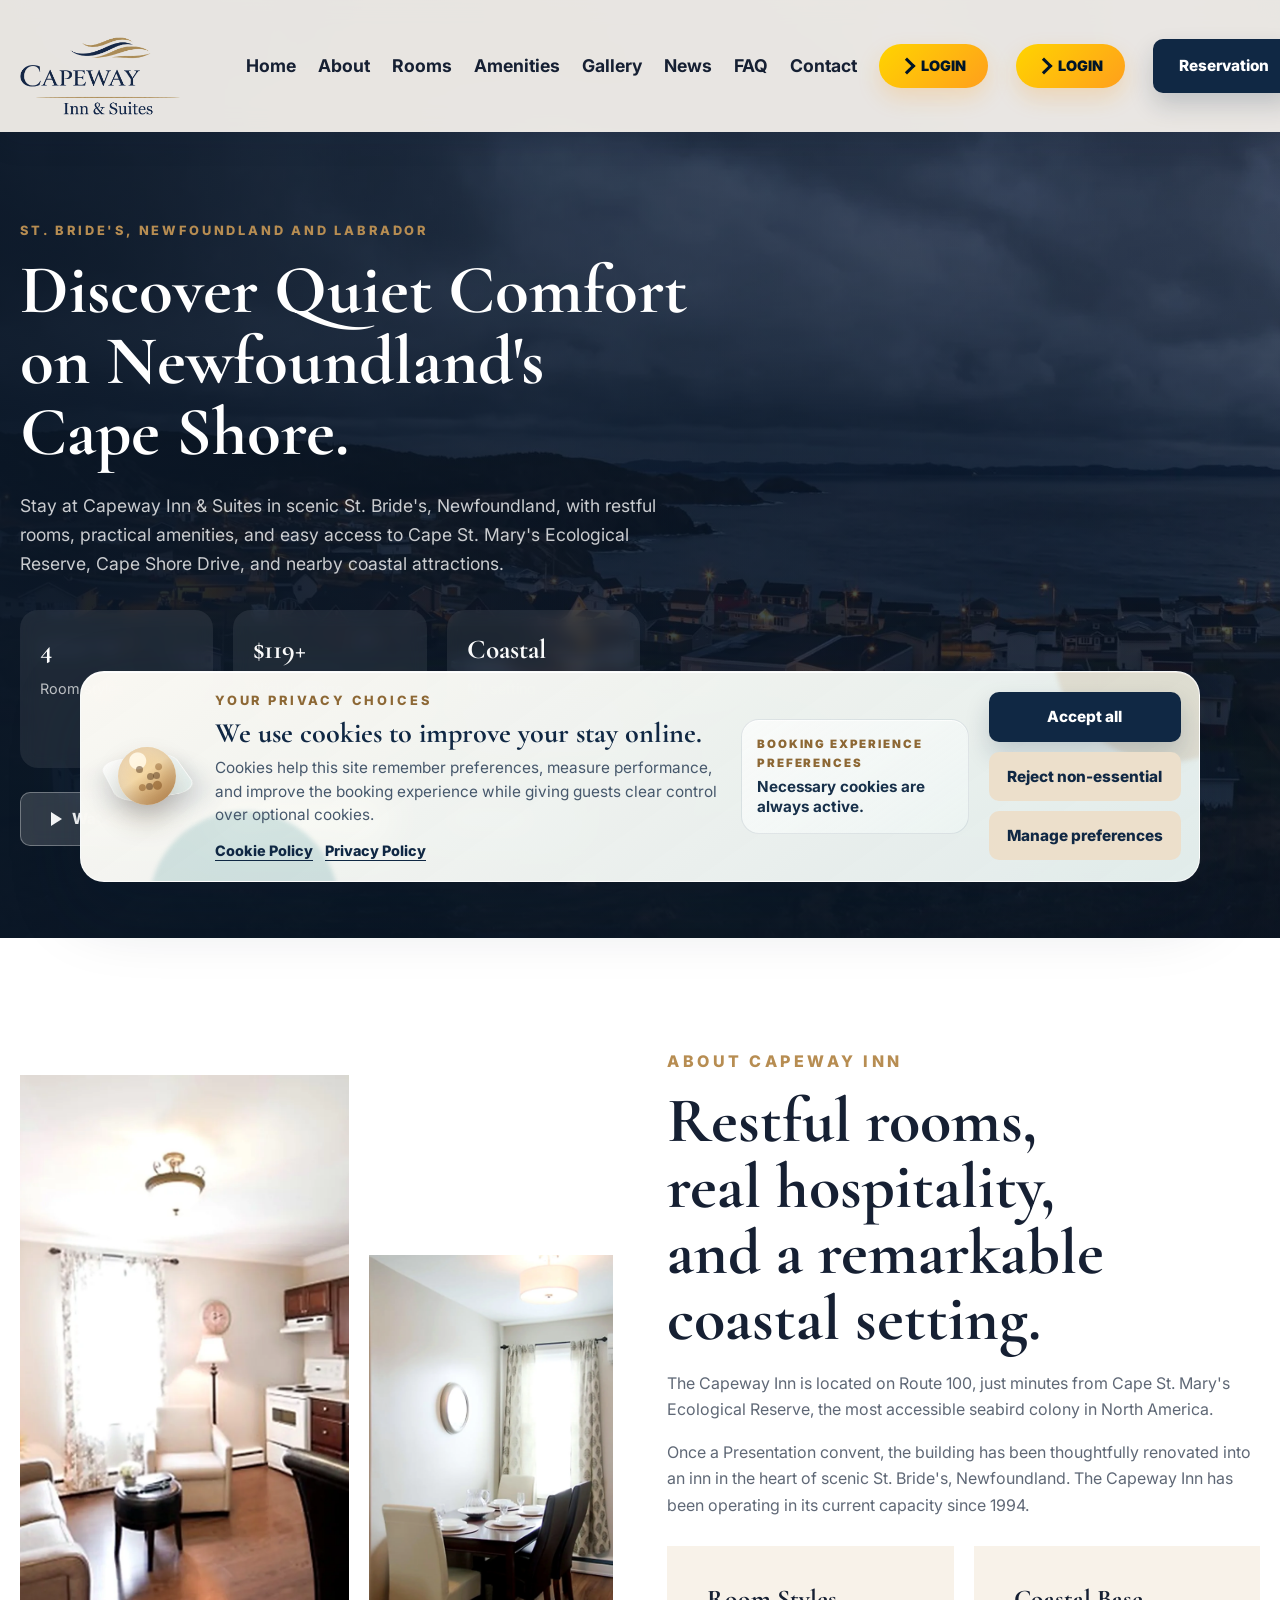
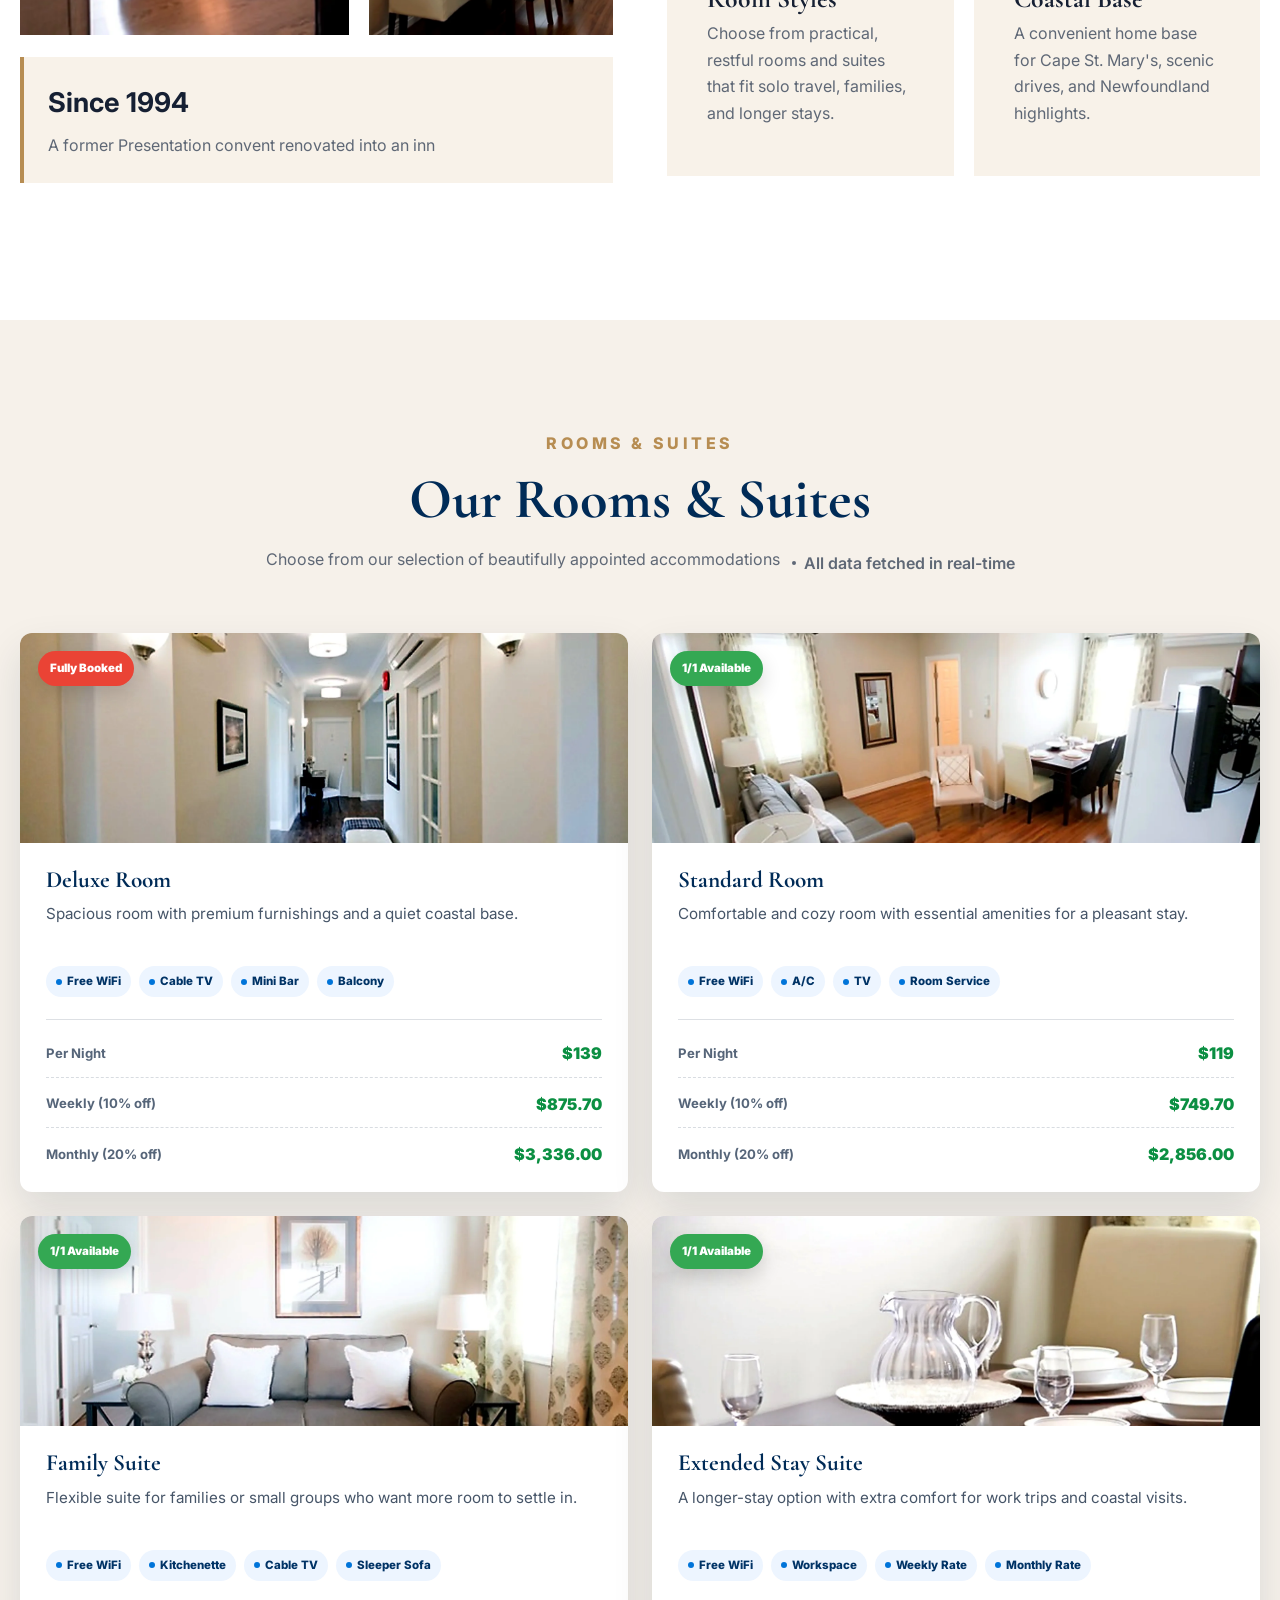
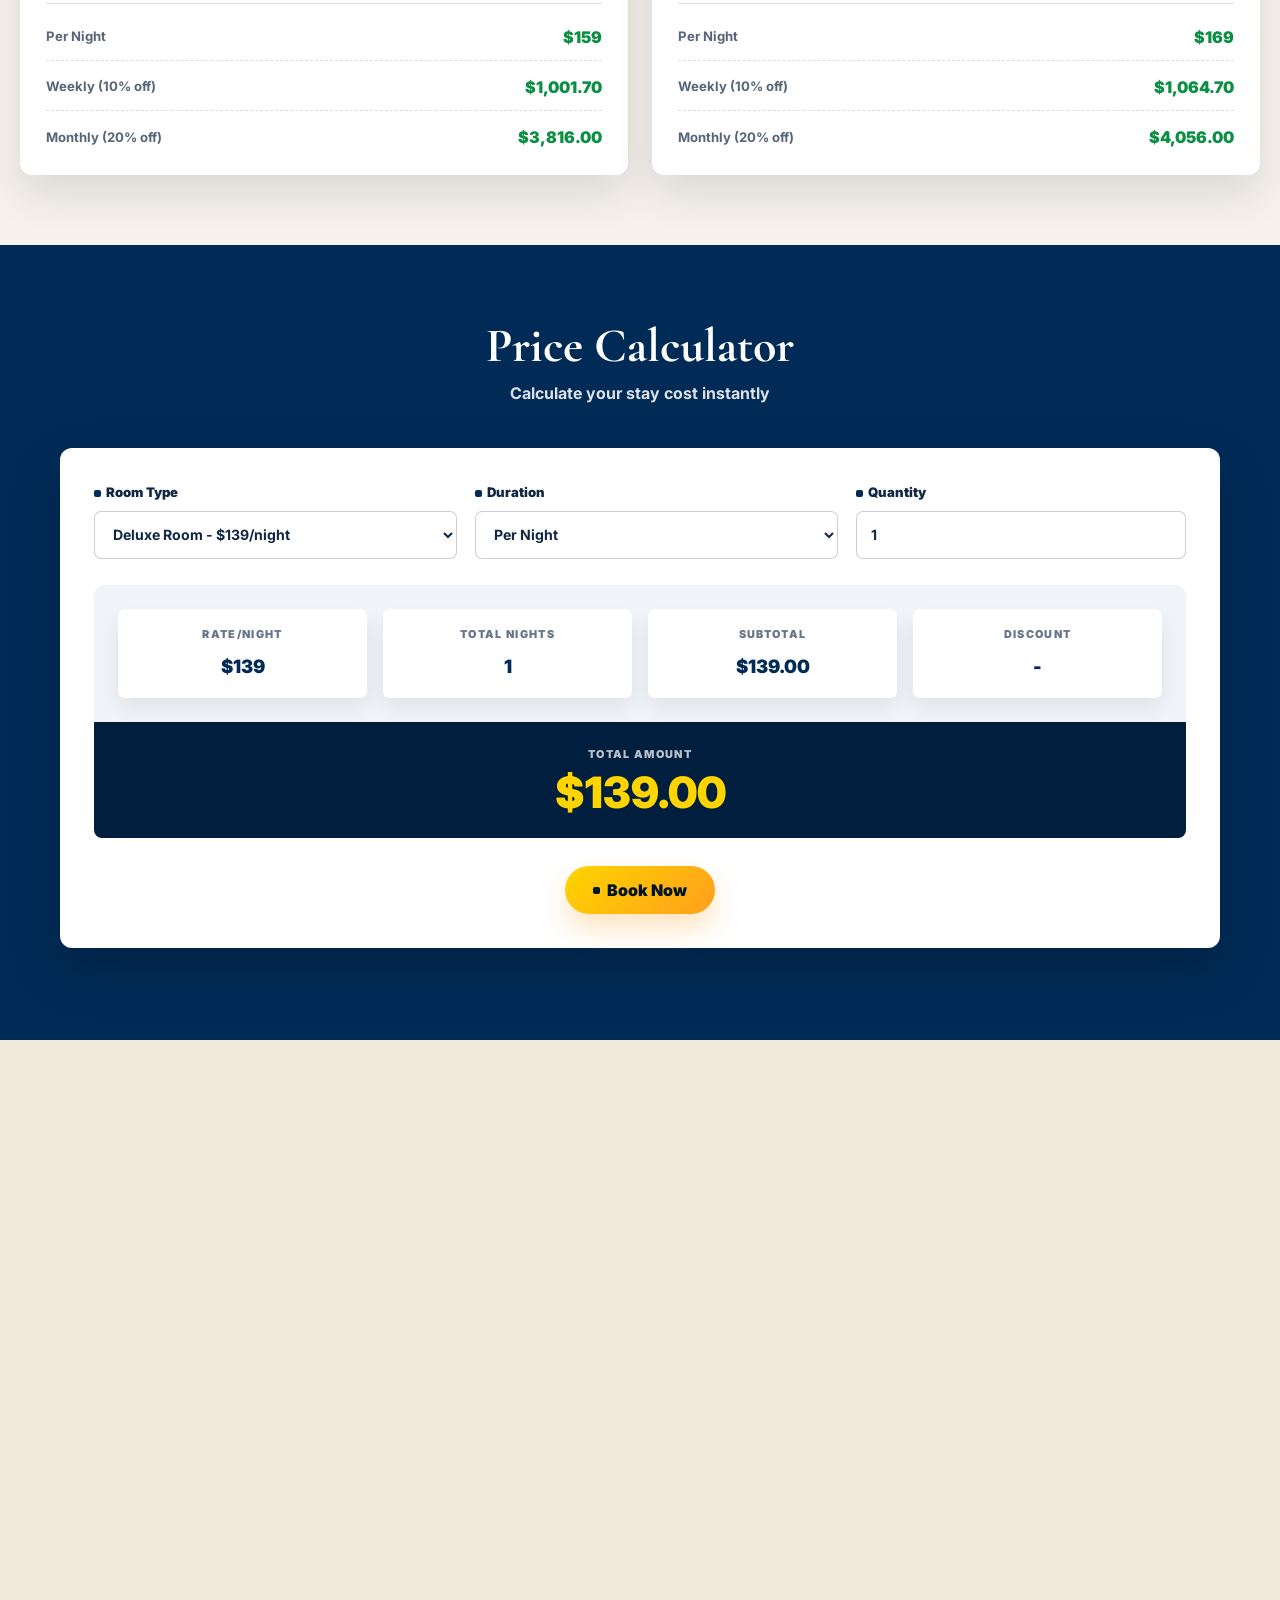
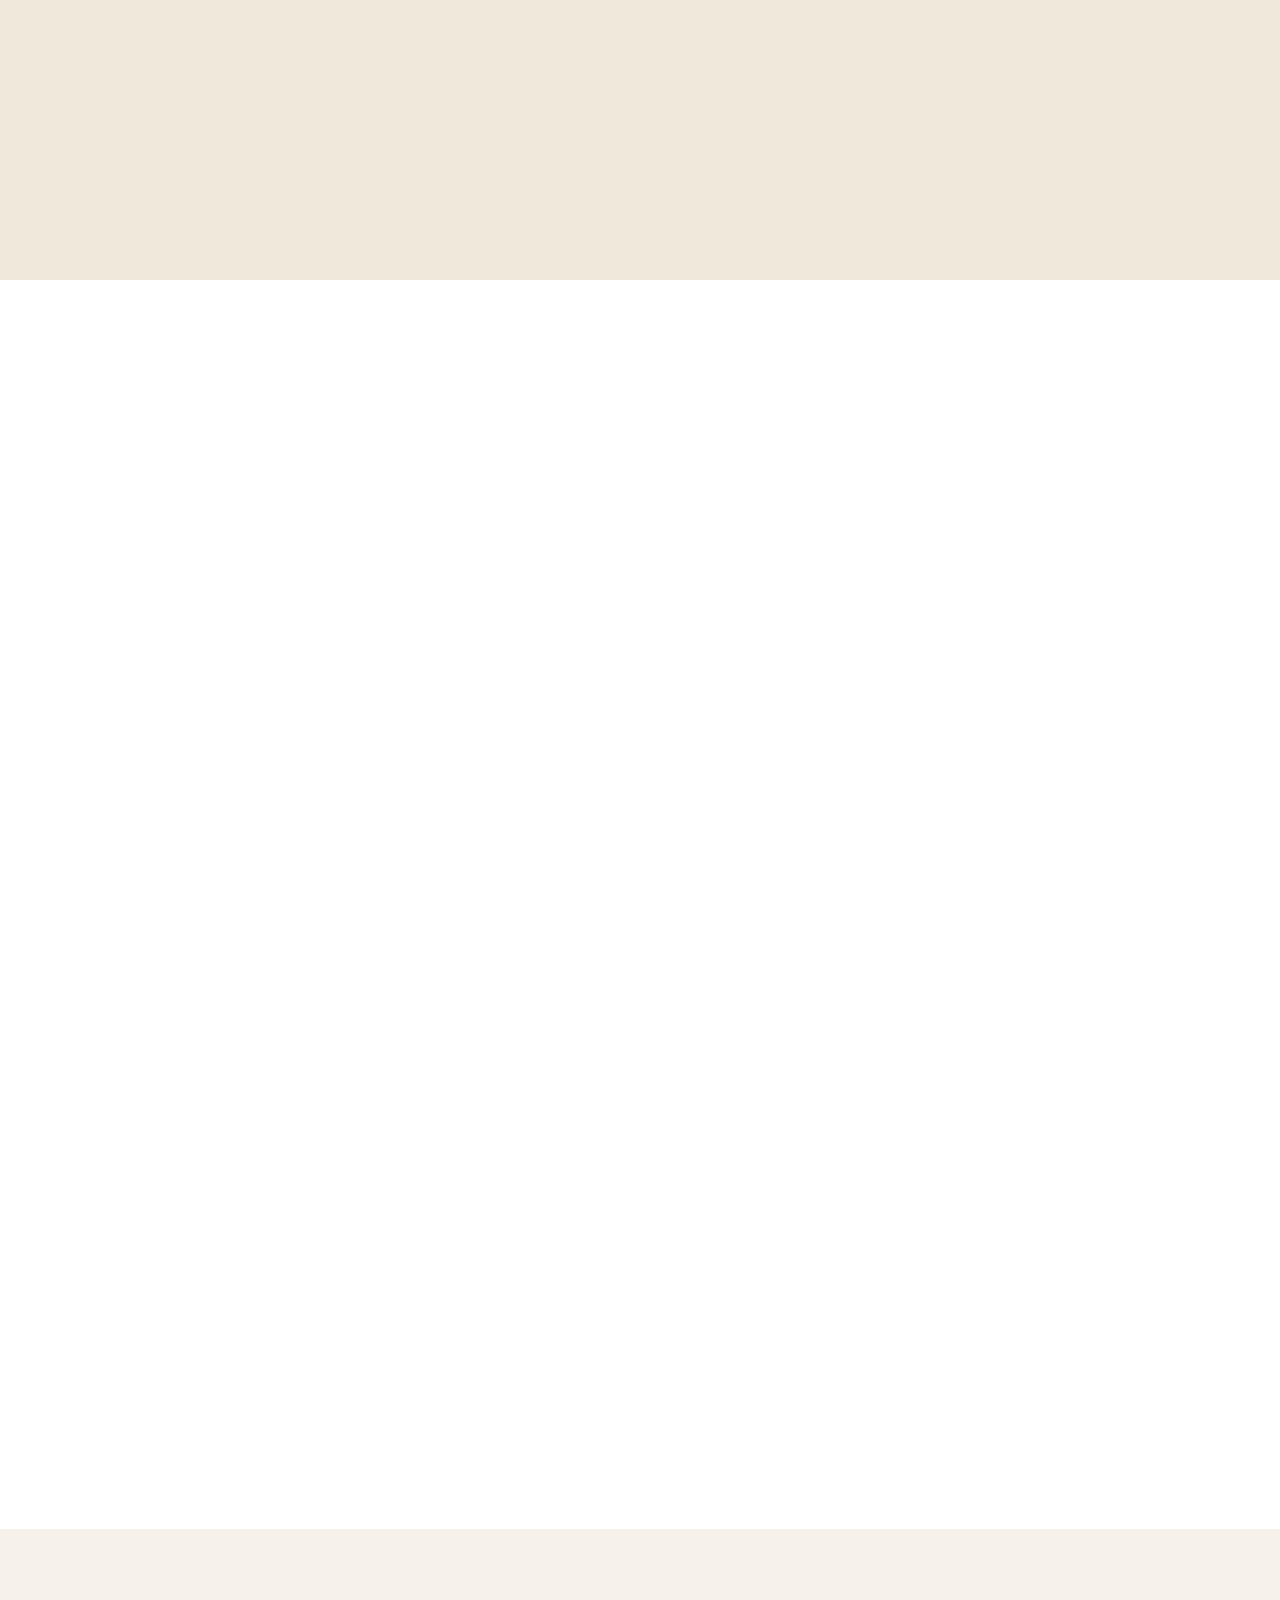
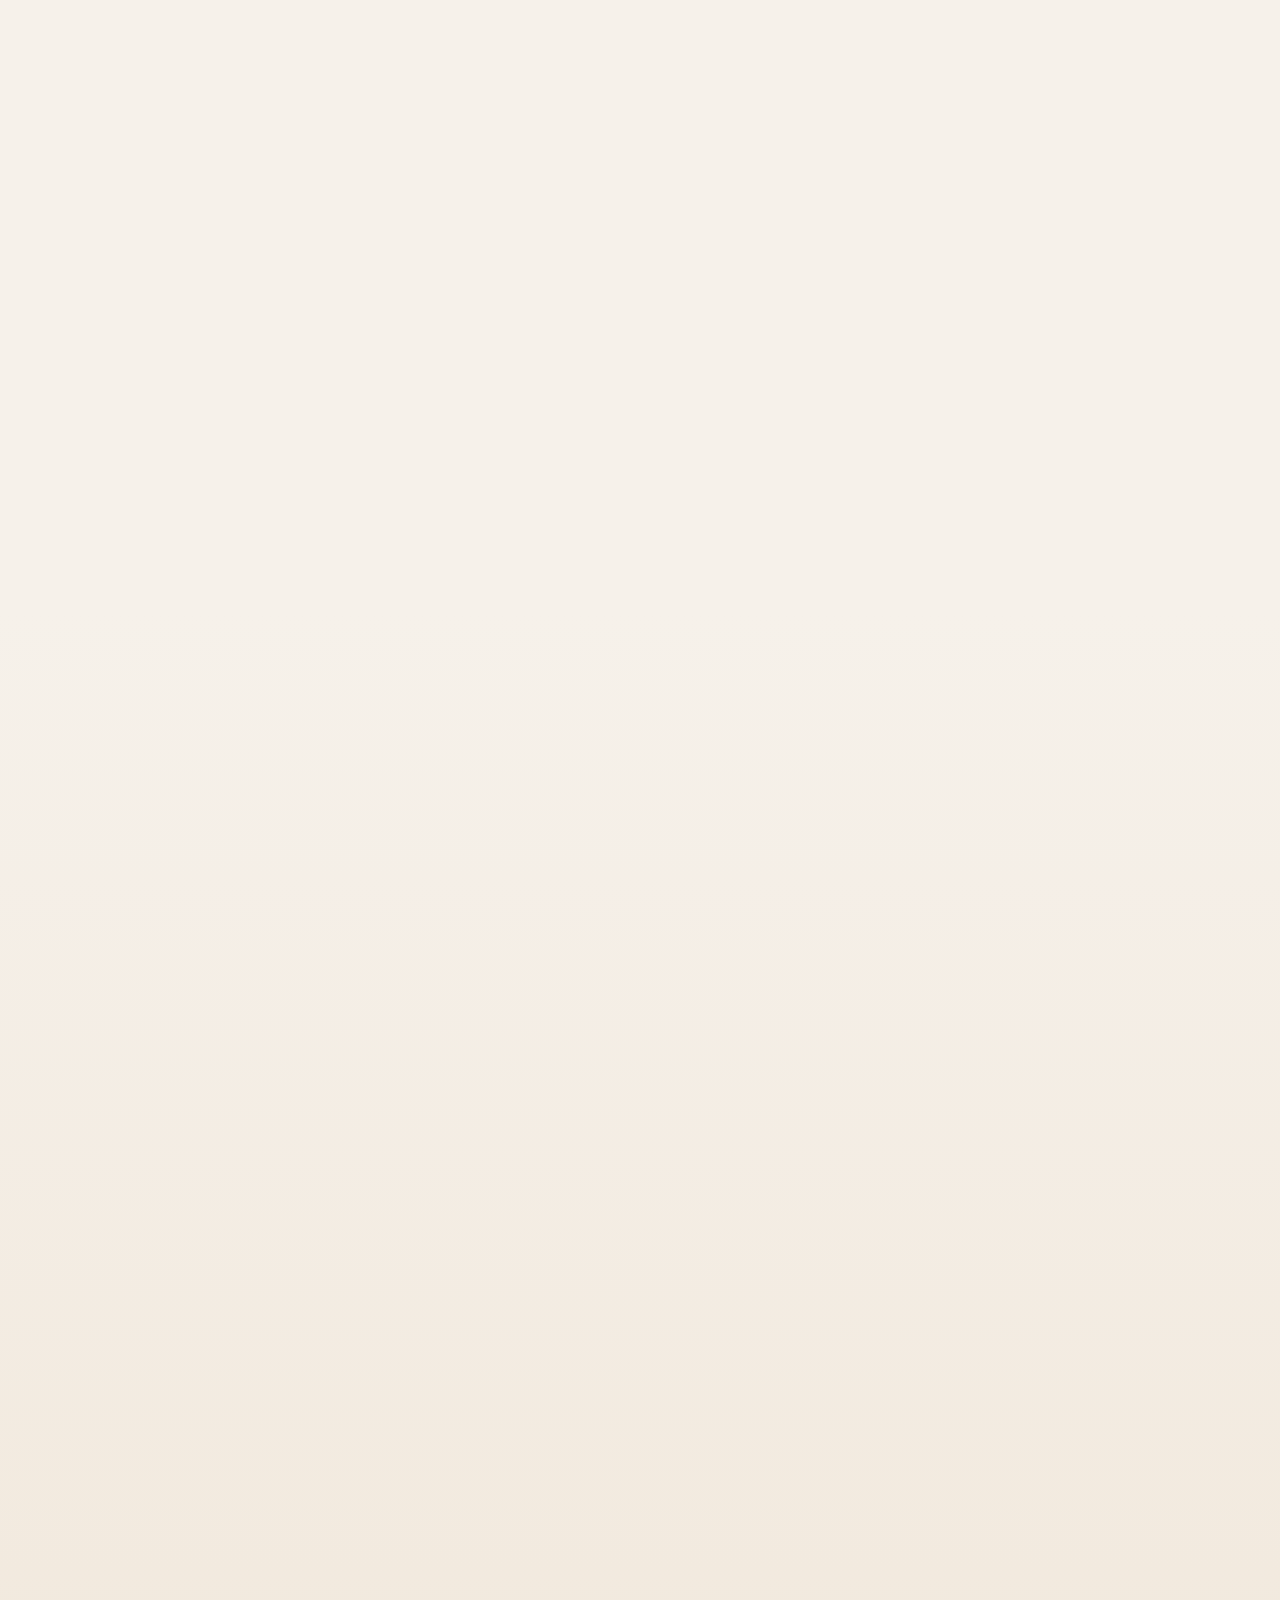
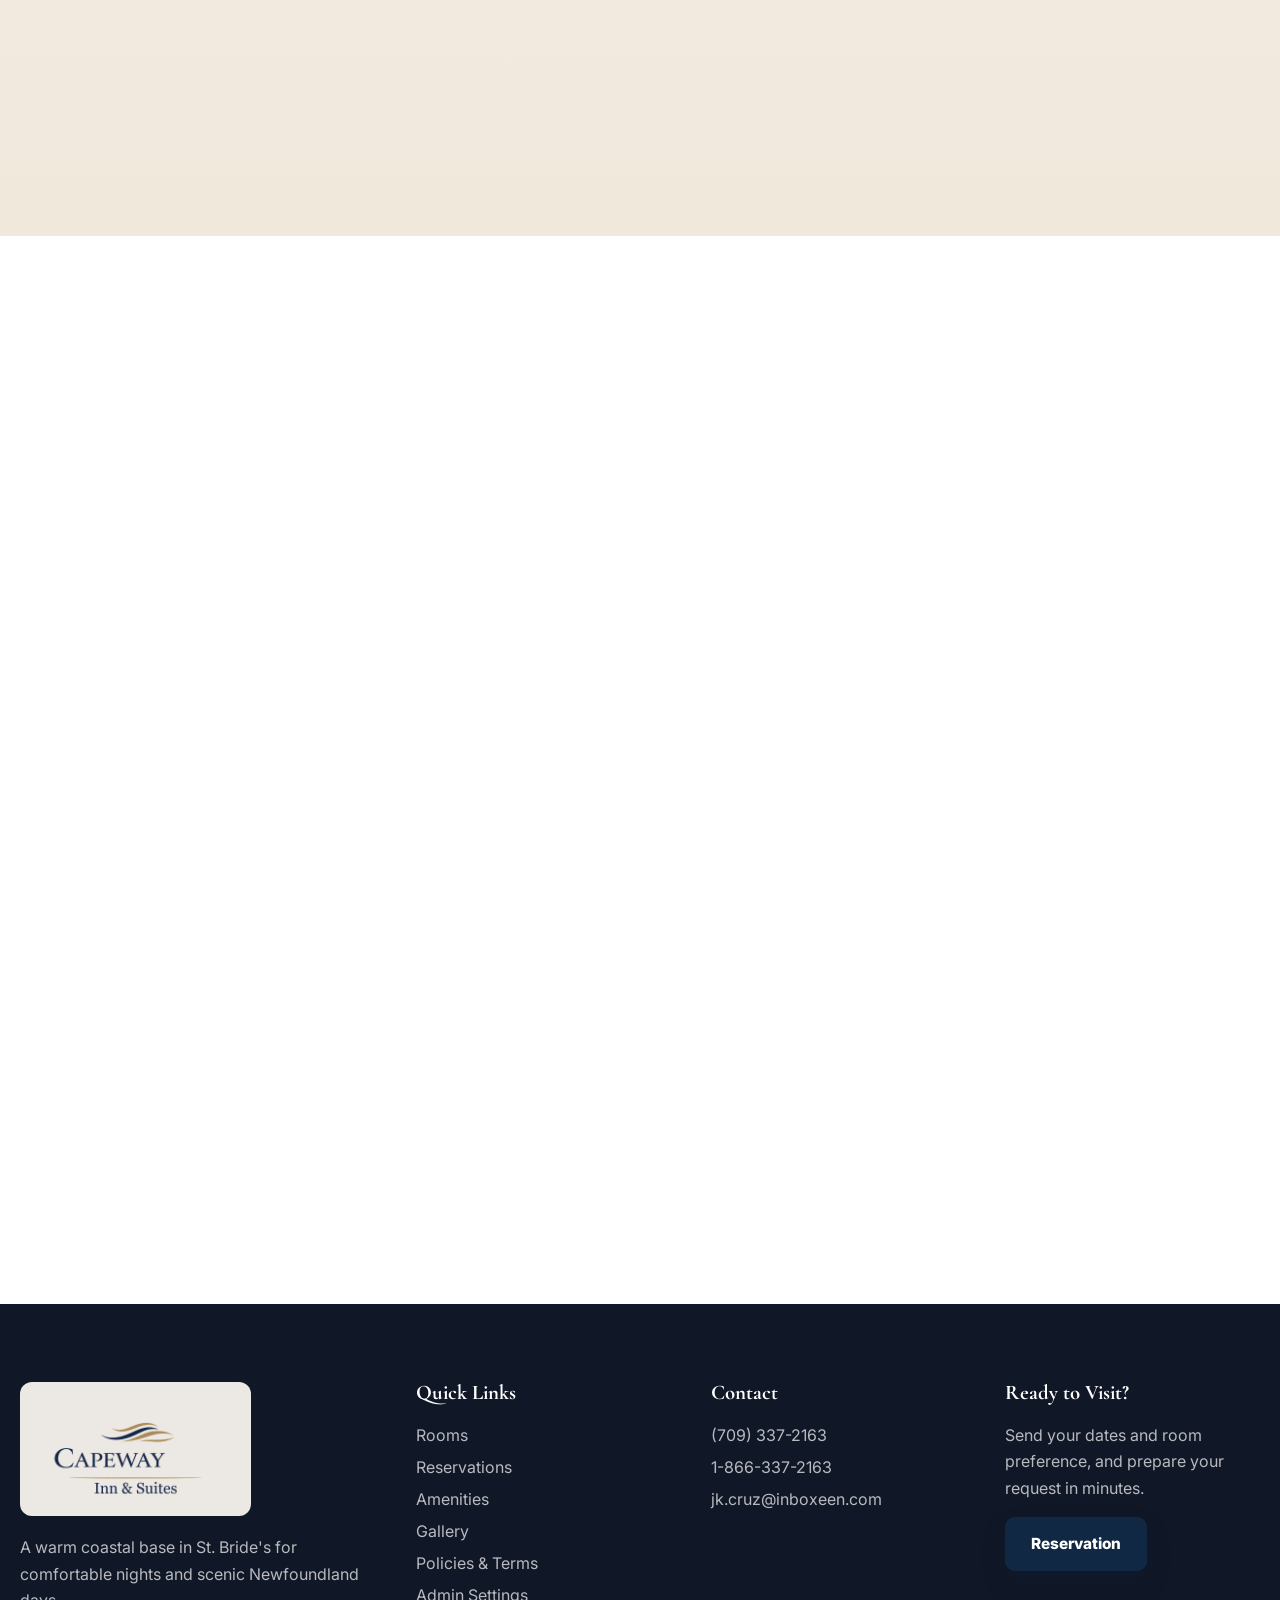
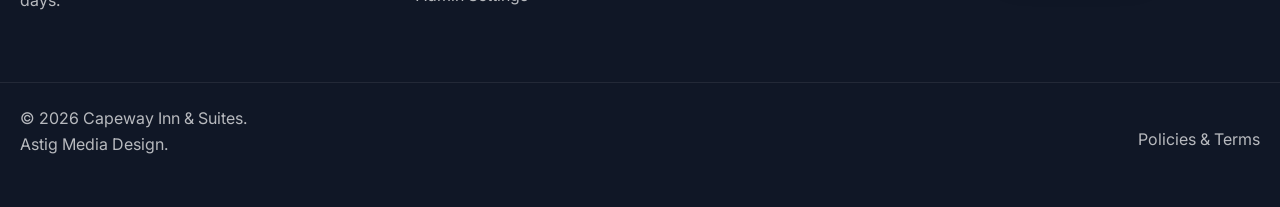
==== commit abaac5dc: "Add Apps Script login button" ====
--- a/index.html
+++ b/index.html
@@ -169,8 +169,10 @@
         <a href="#news">News</a>
         <a href="#faq">FAQ</a>
         <a href="#contact">Contact</a>
+        <a class="login-link login-link-menu" href="https://script.google.com/macros/s/AKfycbwhMgdV9eVMkcKvfGoxqQrgjKzDheOX8qM8hOu78v_H20OCd8vfGrcn2QDZt9Cc-cRY/exec" target="_blank" rel="noopener">LOGIN</a>
       </nav>
 
+      <a class="login-link nav-login" href="https://script.google.com/macros/s/AKfycbwhMgdV9eVMkcKvfGoxqQrgjKzDheOX8qM8hOu78v_H20OCd8vfGrcn2QDZt9Cc-cRY/exec" target="_blank" rel="noopener">LOGIN</a>
       <a class="btn btn-primary nav-cta" href="#reservation-request">Reservation</a>
     </div>
   </header>
--- a/style.css
+++ b/style.css
@@ -192,6 +192,47 @@
 .nav-menu a:focus-visible::after {
   transform: scaleX(1);
   transform-origin: left;
+}
+
+.login-link {
+  min-height: 44px;
+  display: inline-flex;
+  align-items: center;
+  justify-content: center;
+  gap: 8px;
+  padding: 10px 22px;
+  color: #001529;
+  background: linear-gradient(135deg, #ffd400, #ff9f1c);
+  border-radius: 999px;
+  box-shadow: 0 10px 22px rgba(255, 159, 28, 0.22);
+  font-size: 0.9rem;
+  font-weight: 900;
+  line-height: 1;
+  text-decoration: none;
+  transition: transform 0.2s ease, box-shadow 0.2s ease;
+}
+
+.login-link::before {
+  content: "";
+  width: 9px;
+  height: 9px;
+  border-top: 3px solid currentColor;
+  border-right: 3px solid currentColor;
+  transform: rotate(45deg);
+}
+
+.login-link:hover,
+.login-link:focus-visible {
+  transform: translateY(-2px);
+  box-shadow: 0 14px 28px rgba(255, 159, 28, 0.3);
+}
+
+.nav-menu .login-link::after {
+  display: none;
+}
+
+.login-link-menu {
+  display: none;
 }
 
 .menu-toggle {
@@ -3055,6 +3096,10 @@
     padding-inline: 18px;
   }
 
+  .nav-login {
+    padding-inline: 18px;
+  }
+
   .hero-content,
   .about-layout,
   .details-layout,
@@ -3188,6 +3233,18 @@
     display: none;
   }
 
+  .nav-login {
+    display: none;
+  }
+
+  .login-link-menu {
+    display: inline-flex;
+    justify-content: center;
+    width: 100%;
+    margin-top: 6px;
+    padding-inline: 16px;
+  }
+
   .nav-menu a {
     min-height: 52px;
     padding: 0 10px;
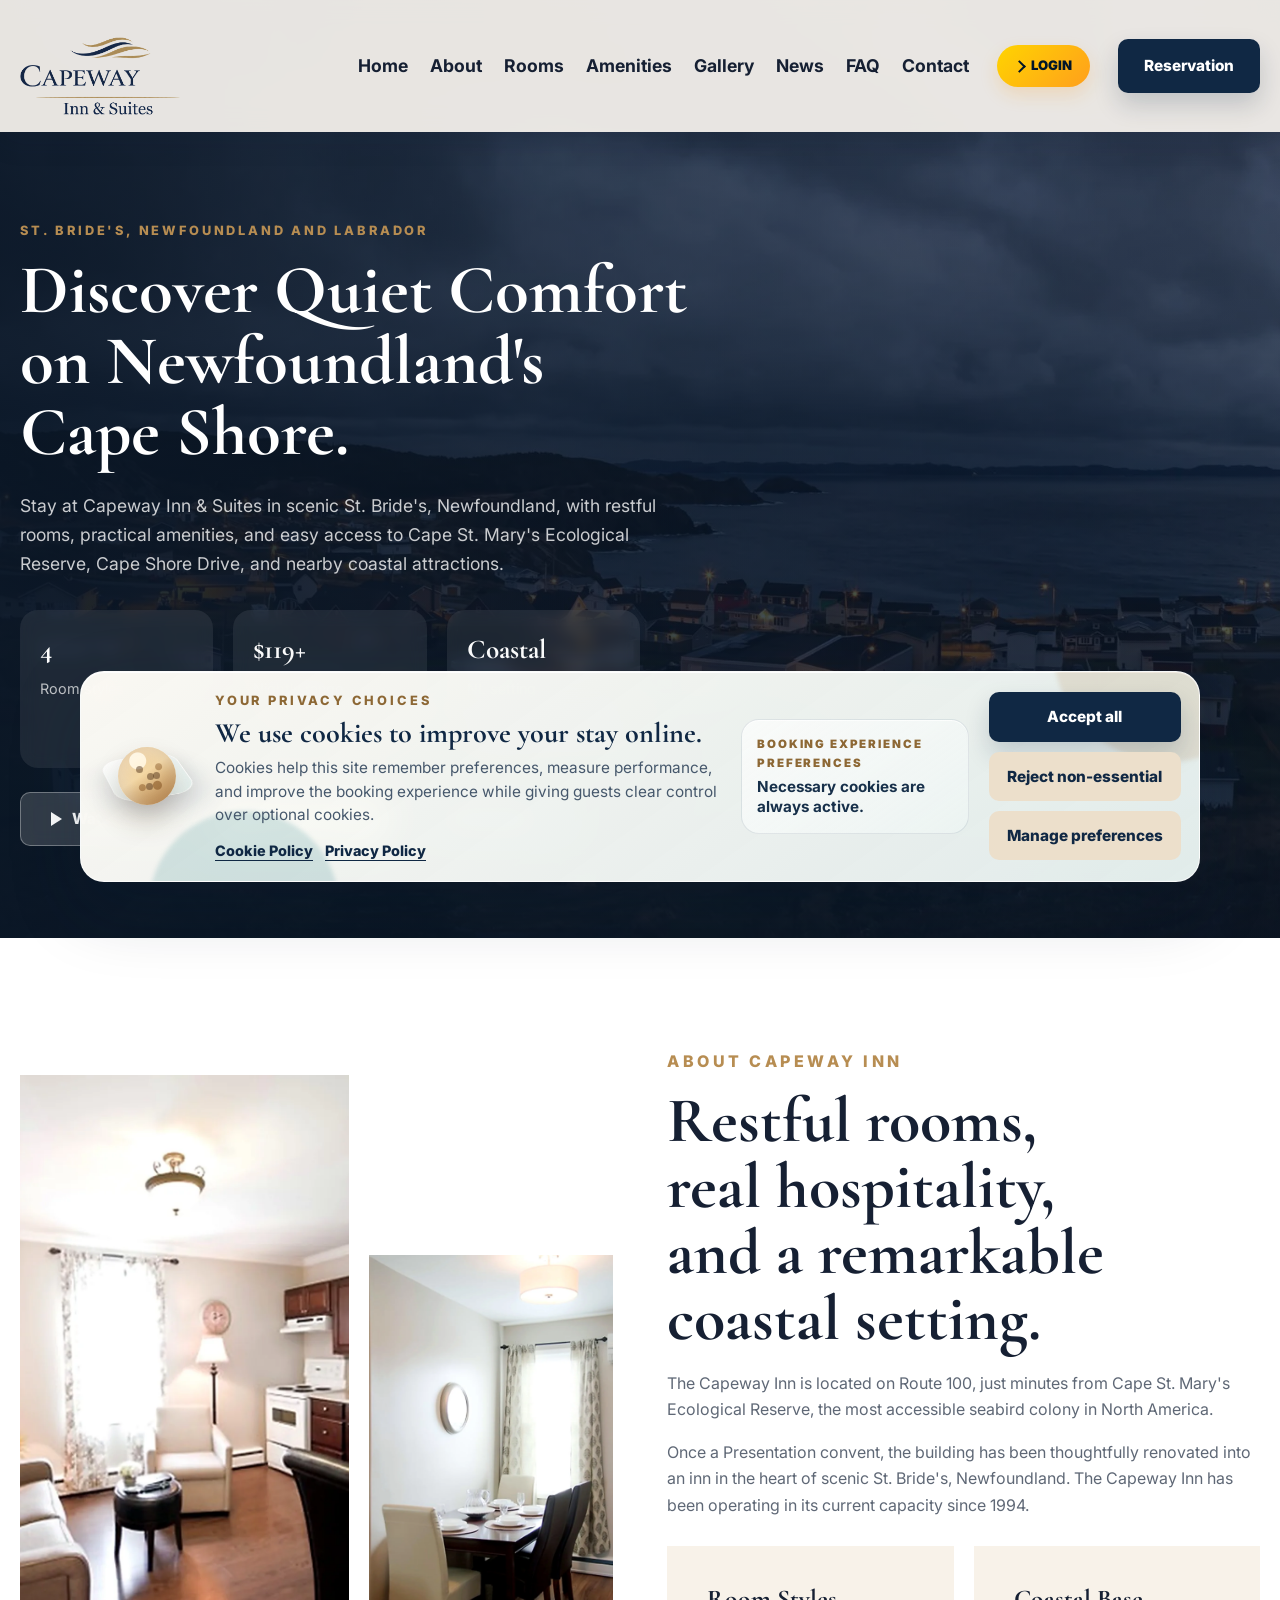
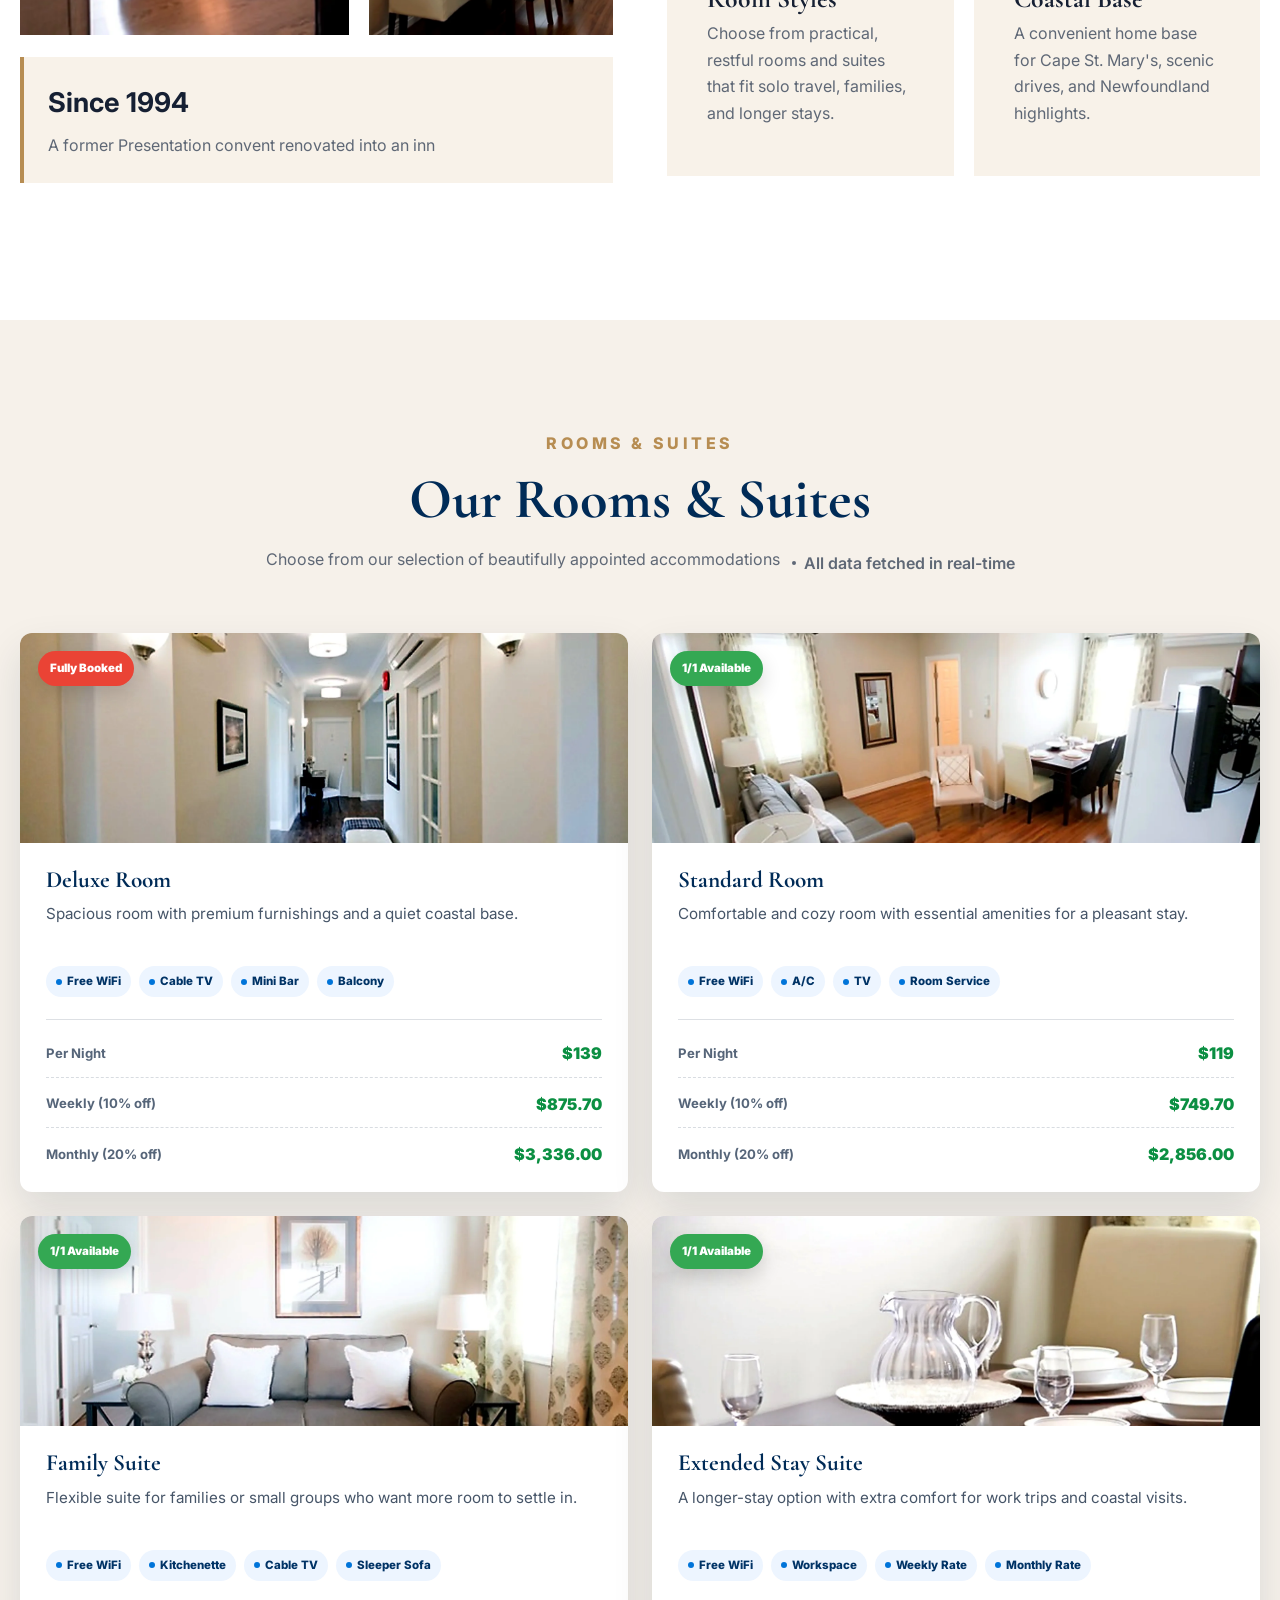
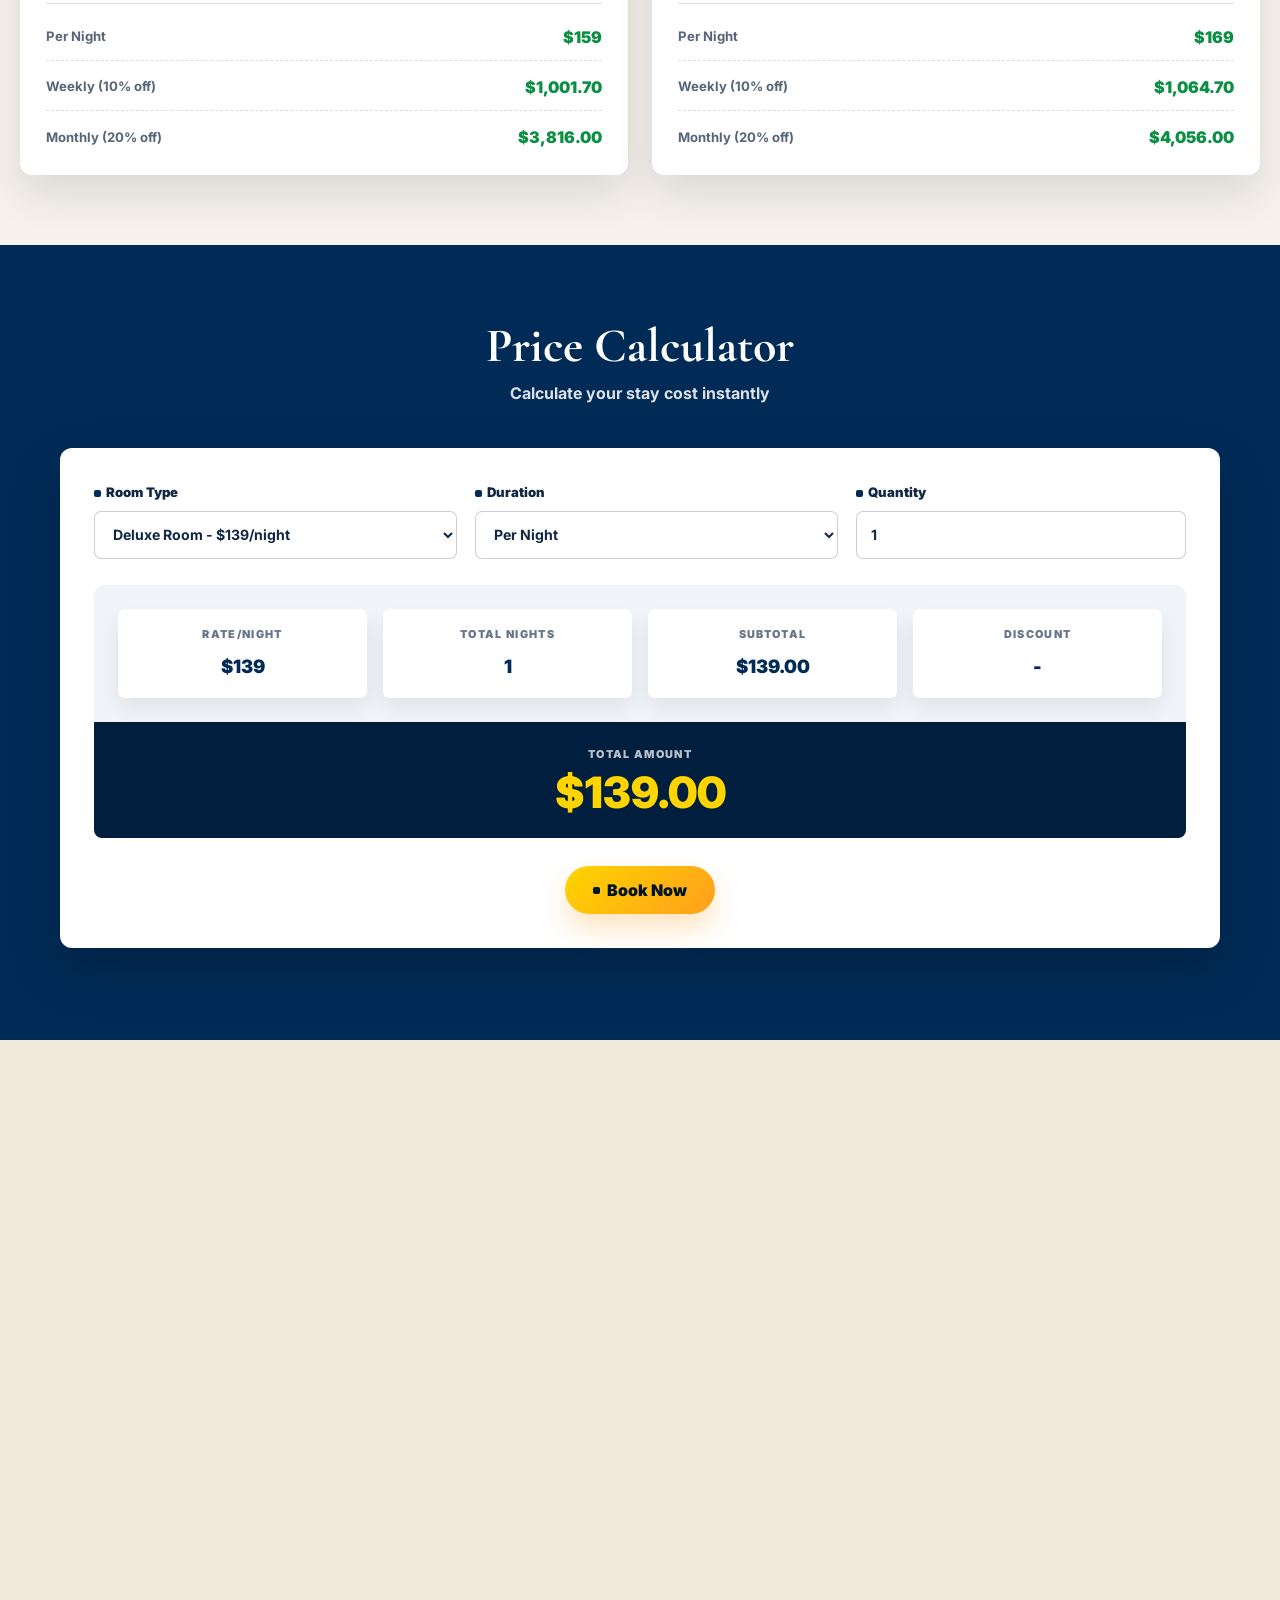
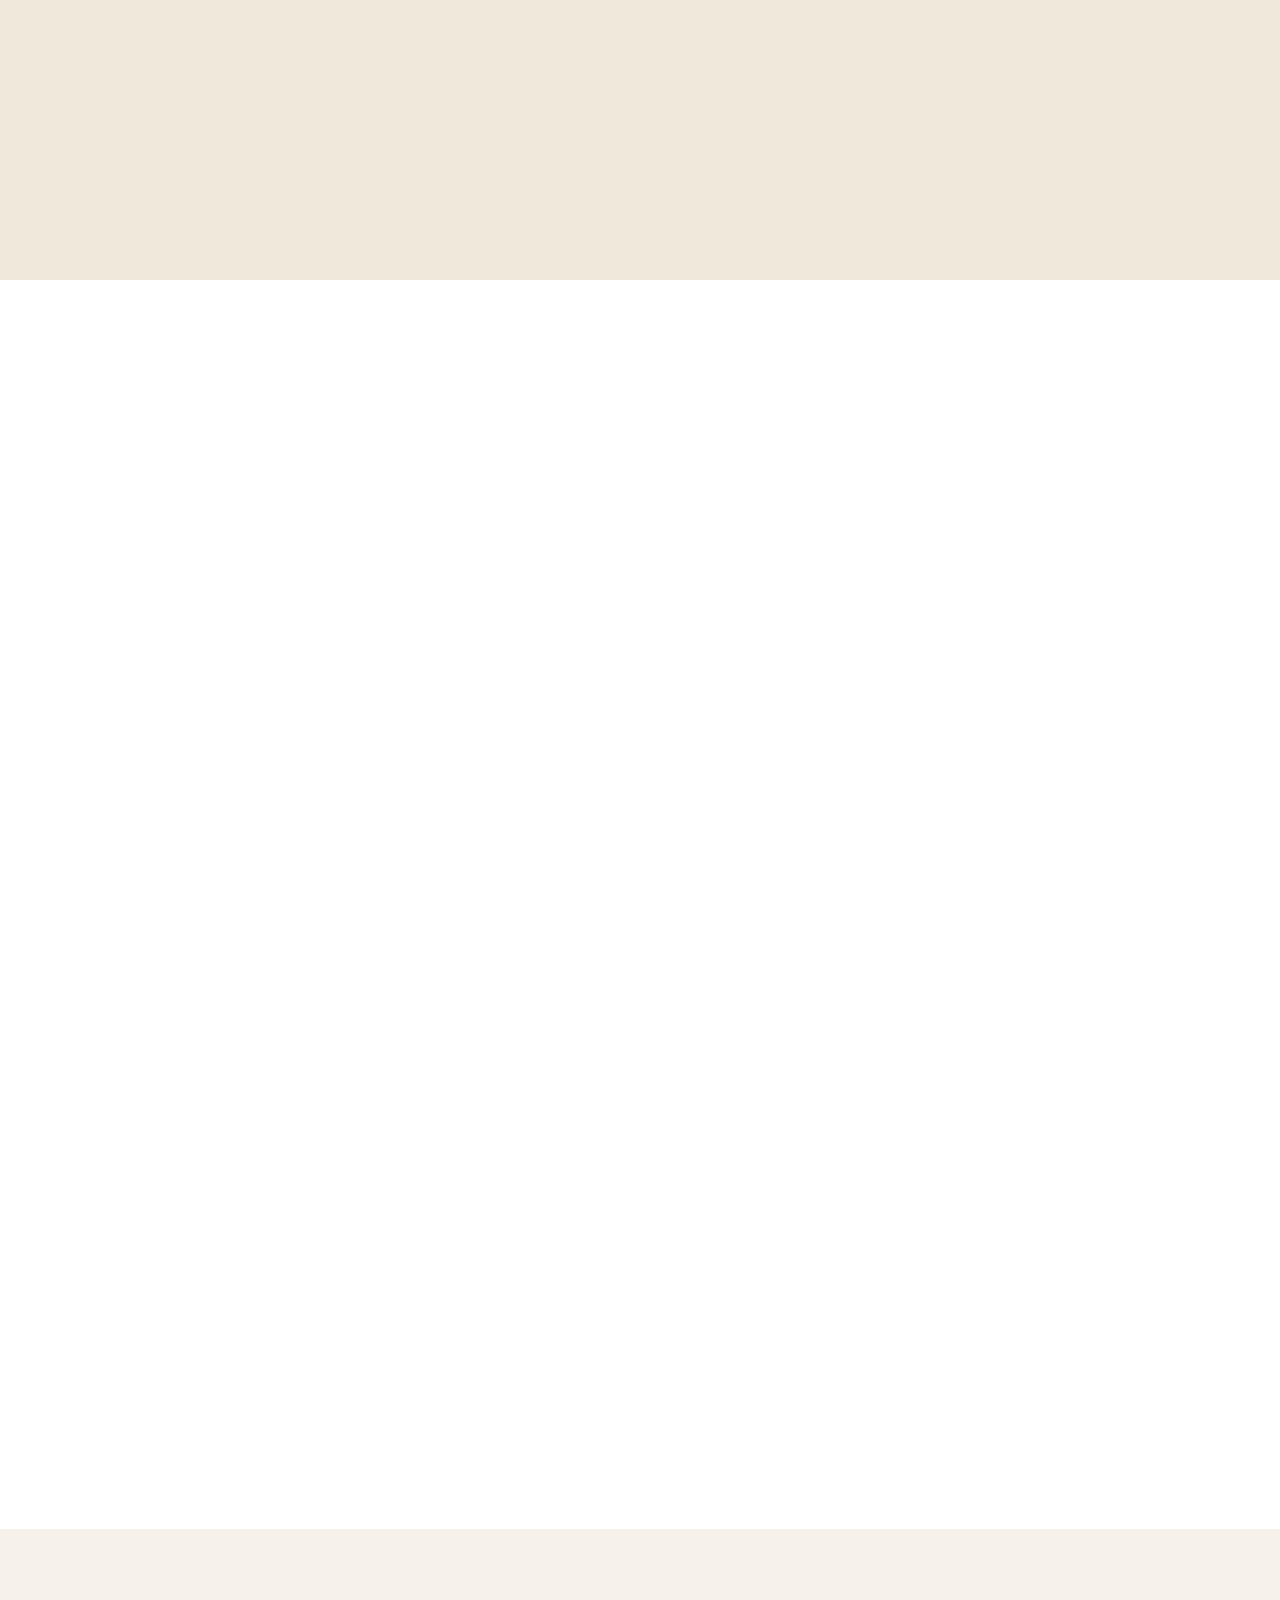
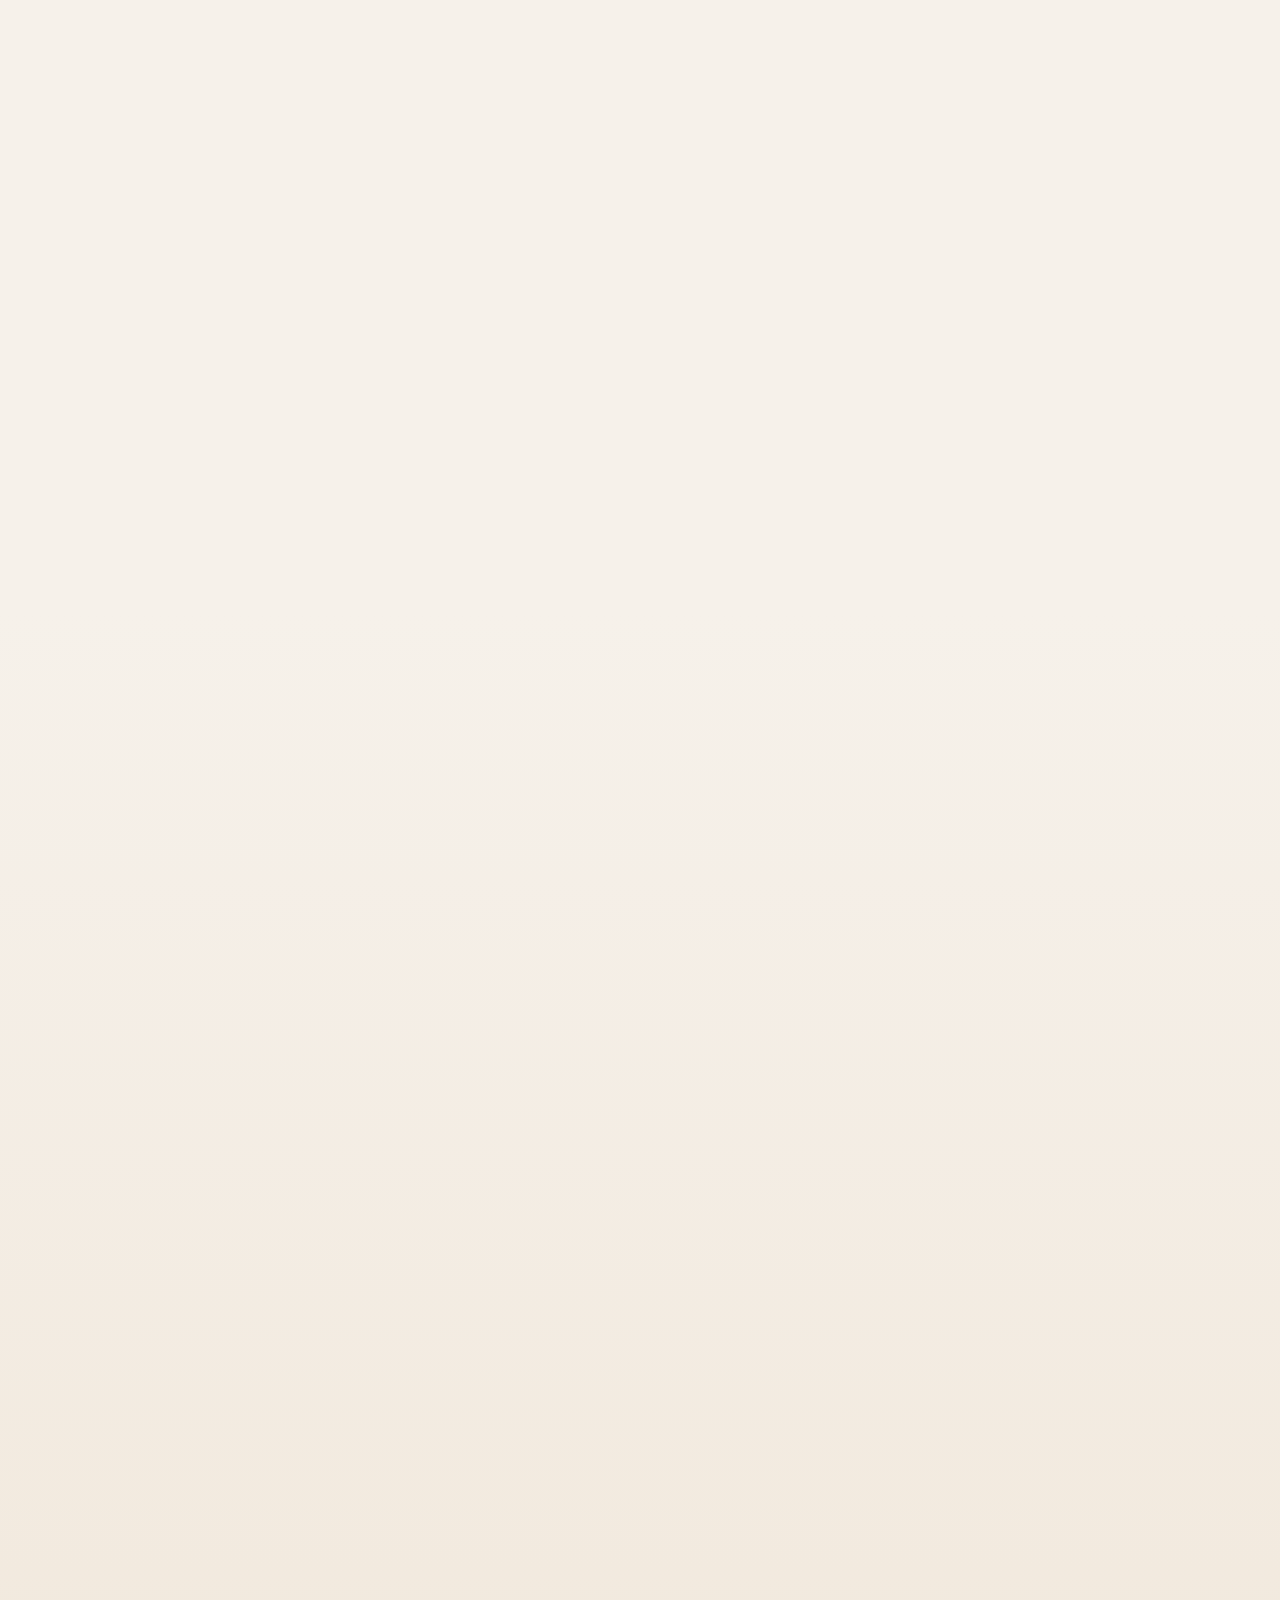
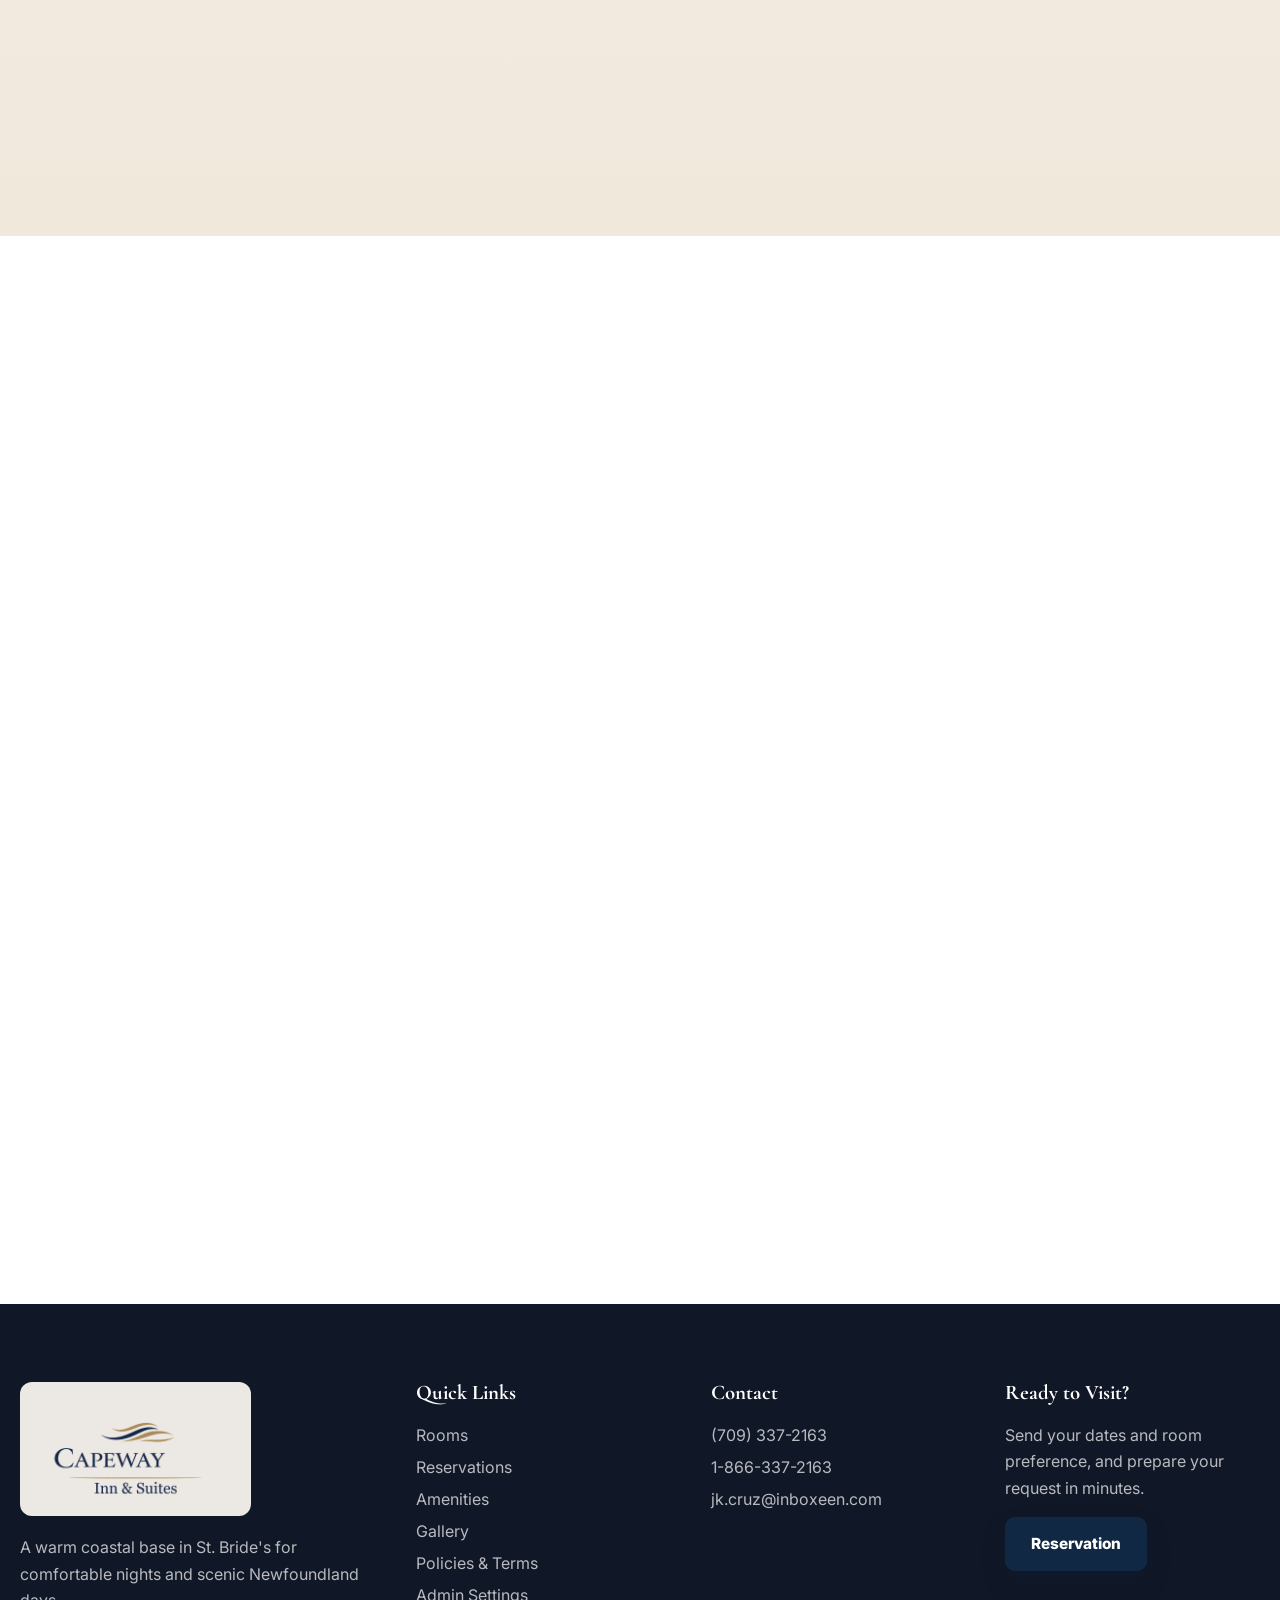
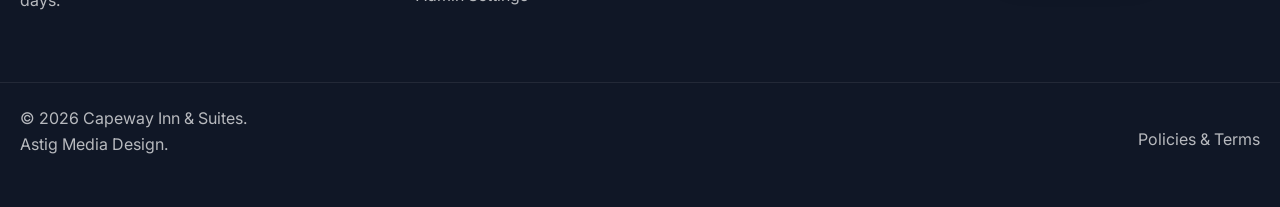
==== commit a7794be4: "Open login modal from header" ====
--- a/index.html
+++ b/index.html
@@ -169,10 +169,10 @@
         <a href="#news">News</a>
         <a href="#faq">FAQ</a>
         <a href="#contact">Contact</a>
-        <a class="login-link login-link-menu" href="https://script.google.com/macros/s/AKfycbwhMgdV9eVMkcKvfGoxqQrgjKzDheOX8qM8hOu78v_H20OCd8vfGrcn2QDZt9Cc-cRY/exec" target="_blank" rel="noopener">LOGIN</a>
+        <a class="login-link login-link-menu" href="#login" data-login-open>LOGIN</a>
       </nav>
 
-      <a class="login-link nav-login" href="https://script.google.com/macros/s/AKfycbwhMgdV9eVMkcKvfGoxqQrgjKzDheOX8qM8hOu78v_H20OCd8vfGrcn2QDZt9Cc-cRY/exec" target="_blank" rel="noopener">LOGIN</a>
+      <a class="login-link nav-login" href="#login" data-login-open>LOGIN</a>
       <a class="btn btn-primary nav-cta" href="#reservation-request">Reservation</a>
     </div>
   </header>
@@ -1087,6 +1087,39 @@
   <div class="reservation-modal" id="reservationModal" aria-hidden="true" role="dialog" aria-modal="true" aria-label="Reservation request form">
     <button class="reservation-modal-close" id="reservationModalClose" type="button" aria-label="Close reservation form">&times;</button>
     <div class="reservation-modal-panel" id="reservationModalPanel"></div>
+  </div>
+
+  <div class="login-modal" id="loginModal" aria-hidden="true" role="dialog" aria-modal="true" aria-labelledby="loginModalTitle">
+    <div class="login-modal-panel">
+      <button class="login-modal-close" id="loginModalClose" type="button" aria-label="Close login">&times;</button>
+      <img class="login-modal-logo" src="assets/images/capeway-logo-inn-suites.webp" alt="Capeway Inn logo" width="1672" height="941" decoding="async">
+      <h2 id="loginModalTitle" class="sr-only">Capeway Inn Login</h2>
+
+      <form class="login-modal-form" id="loginModalForm">
+        <label>
+          <span>Email</span>
+          <input type="email" id="loginEmail" name="email" placeholder="Enter email" autocomplete="email" required>
+        </label>
+
+        <label>
+          <span>Password</span>
+          <input type="password" id="loginPassword" name="password" placeholder="Enter password" autocomplete="current-password" required>
+        </label>
+
+        <button class="login-submit-button" type="submit">Login</button>
+        <p class="login-modal-status" id="loginModalStatus" aria-live="polite"></p>
+      </form>
+
+      <button class="login-modal-link" type="button" data-login-action="forgot">Forgot Password?</button>
+      <div class="login-modal-row">
+        <span>Don't have an account?</span>
+        <button class="login-modal-link" type="button" data-login-action="create">Create Account</button>
+      </div>
+      <div class="login-modal-row">
+        <span>Want to explore first?</span>
+        <button class="login-modal-link" type="button" data-login-close>Back to Website</button>
+      </div>
+    </div>
   </div>
 
   <section class="cookie-consent" id="cookieConsent" aria-label="Cookie consent" hidden>
--- a/style.css
+++ b/style.css
@@ -42,6 +42,10 @@
   overflow: hidden;
 }
 
+body.login-modal-open {
+  overflow: hidden;
+}
+
 img {
   display: block;
   max-width: 100%;
@@ -195,17 +199,17 @@
 }
 
 .login-link {
-  min-height: 44px;
+  min-height: 42px;
   display: inline-flex;
   align-items: center;
   justify-content: center;
-  gap: 8px;
-  padding: 10px 22px;
+  gap: 7px;
+  padding: 10px 18px;
   color: #001529;
   background: linear-gradient(135deg, #ffd400, #ff9f1c);
   border-radius: 999px;
-  box-shadow: 0 10px 22px rgba(255, 159, 28, 0.22);
-  font-size: 0.9rem;
+  box-shadow: 0 8px 18px rgba(255, 159, 28, 0.2);
+  font-size: 0.82rem;
   font-weight: 900;
   line-height: 1;
   text-decoration: none;
@@ -214,10 +218,10 @@
 
 .login-link::before {
   content: "";
-  width: 9px;
-  height: 9px;
-  border-top: 3px solid currentColor;
-  border-right: 3px solid currentColor;
+  width: 7px;
+  height: 7px;
+  border-top: 2px solid currentColor;
+  border-right: 2px solid currentColor;
   transform: rotate(45deg);
 }
 
@@ -232,7 +236,7 @@
 }
 
 .login-link-menu {
-  display: none;
+  display: none !important;
 }
 
 .menu-toggle {
@@ -2476,6 +2480,157 @@
   font-size: 1.6rem;
 }
 
+.login-modal {
+  position: fixed;
+  inset: 0;
+  z-index: 98;
+  display: grid;
+  place-items: center;
+  padding: 24px;
+  background: #07325d;
+  opacity: 0;
+  pointer-events: none;
+  transition: opacity 0.2s ease;
+}
+
+.login-modal.active {
+  opacity: 1;
+  pointer-events: auto;
+}
+
+.login-modal-panel {
+  position: relative;
+  width: min(100%, 450px);
+  max-height: calc(100vh - 48px);
+  overflow-y: auto;
+  padding: 36px 44px 40px;
+  color: #263244;
+  background: #fff;
+  border-radius: 4px;
+  box-shadow: 0 28px 70px rgba(0, 0, 0, 0.28);
+}
+
+.login-modal-close {
+  position: absolute;
+  top: 10px;
+  right: 10px;
+  width: 34px;
+  height: 34px;
+  color: #415063;
+  background: transparent;
+  border: 0;
+  font-size: 1.35rem;
+}
+
+.login-modal-logo {
+  width: min(100%, 280px);
+  height: 110px;
+  margin: 0 auto 22px;
+  object-fit: contain;
+}
+
+.login-modal-form {
+  display: grid;
+  gap: 16px;
+}
+
+.login-modal-form label {
+  display: grid;
+  gap: 8px;
+  margin: 0;
+}
+
+.login-modal-form span {
+  display: inline-flex;
+  align-items: center;
+  justify-content: center;
+  gap: 6px;
+  color: #263244;
+  font-size: 0.86rem;
+  font-weight: 700;
+}
+
+.login-modal-form label:first-child span::before,
+.login-modal-form label:nth-child(2) span::before {
+  content: "";
+  width: 10px;
+  height: 8px;
+  background: #4b5563;
+  border-radius: 2px;
+}
+
+.login-modal-form input {
+  width: 100%;
+  min-height: 38px;
+  padding: 8px 14px;
+  color: #263244;
+  background: #fff;
+  border: 1px solid #c9cfd6;
+  border-radius: 0;
+  font-size: 1rem;
+  -webkit-text-fill-color: #263244;
+}
+
+.login-submit-button {
+  min-height: 34px;
+  margin-top: 2px;
+  color: #fff;
+  background: #002b57;
+  border: 0;
+  border-radius: 0;
+  font-size: 0.9rem;
+  font-weight: 900;
+}
+
+.login-submit-button::before {
+  content: "";
+  display: inline-block;
+  width: 7px;
+  height: 7px;
+  margin-right: 8px;
+  border-top: 2px solid currentColor;
+  border-right: 2px solid currentColor;
+  transform: rotate(45deg);
+}
+
+.login-modal-status {
+  min-height: 18px;
+  margin: 0;
+  color: #8a3f00;
+  font-size: 0.78rem;
+  font-weight: 700;
+  line-height: 1.4;
+  text-align: center;
+}
+
+.login-modal-link {
+  display: inline;
+  padding: 0;
+  color: #0074d9;
+  background: transparent;
+  border: 0;
+  font-size: 0.86rem;
+  font-weight: 800;
+  text-decoration: underline;
+}
+
+.login-modal > .login-modal-panel > .login-modal-link {
+  display: block;
+  margin: 10px auto 18px;
+}
+
+.login-modal-row {
+  display: flex;
+  flex-wrap: wrap;
+  justify-content: center;
+  gap: 5px;
+  padding-top: 18px;
+  margin-top: 14px;
+  border-top: 1px solid #e5e7eb;
+  color: #4b5563;
+  font-size: 0.82rem;
+}
+
 .cookie-consent {
   position: fixed;
   left: 0;
@@ -3238,7 +3393,7 @@
   }
 
   .login-link-menu {
-    display: inline-flex;
+    display: inline-flex !important;
     justify-content: center;
     width: 100%;
     margin-top: 6px;
@@ -3446,9 +3601,18 @@
   .contact-form,
   .contact-card,
   .inquiries-panel,
-  .booking-card {
+  .booking-card,
+  .login-modal-panel {
     padding: 22px;
     border-radius: 18px;
+  }
+
+  .login-modal-panel {
+    border-radius: 4px;
+  }
+
+  .login-modal-logo {
+    height: 94px;
   }
 
   .hero-actions,
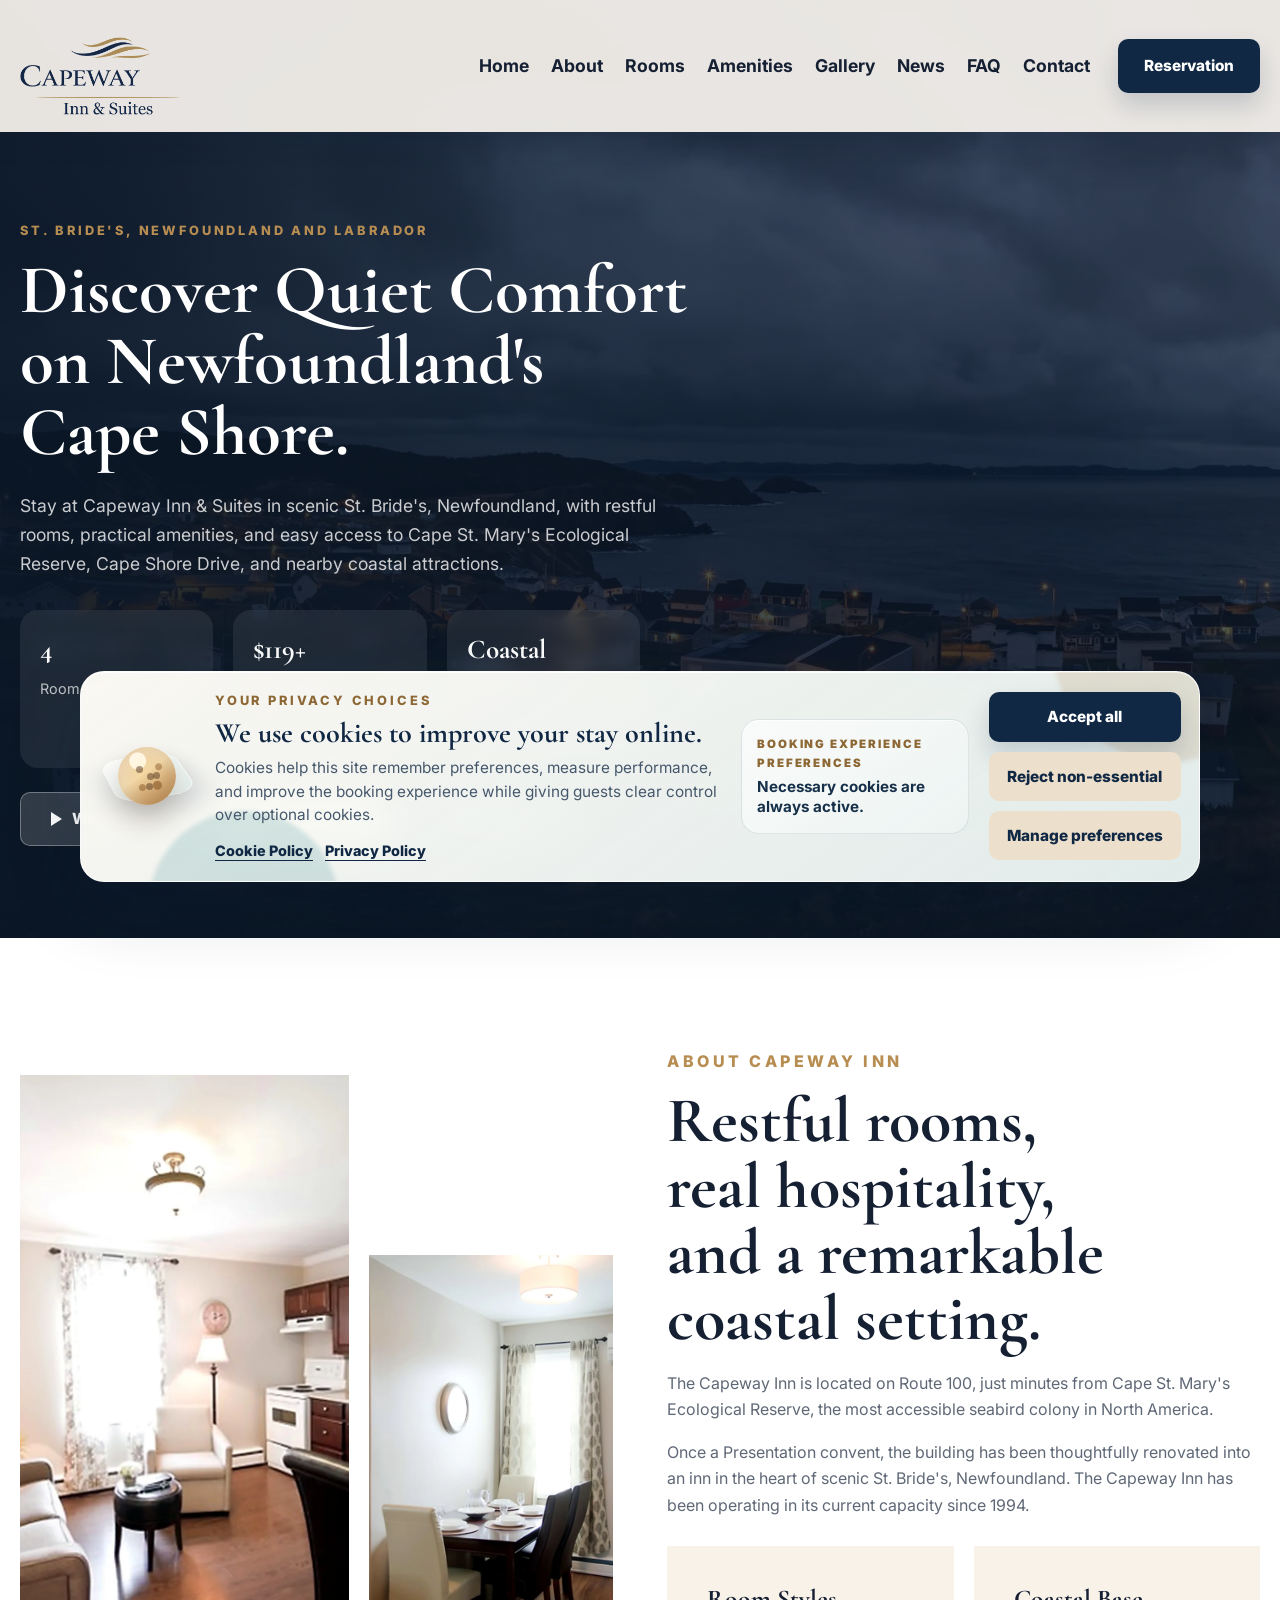
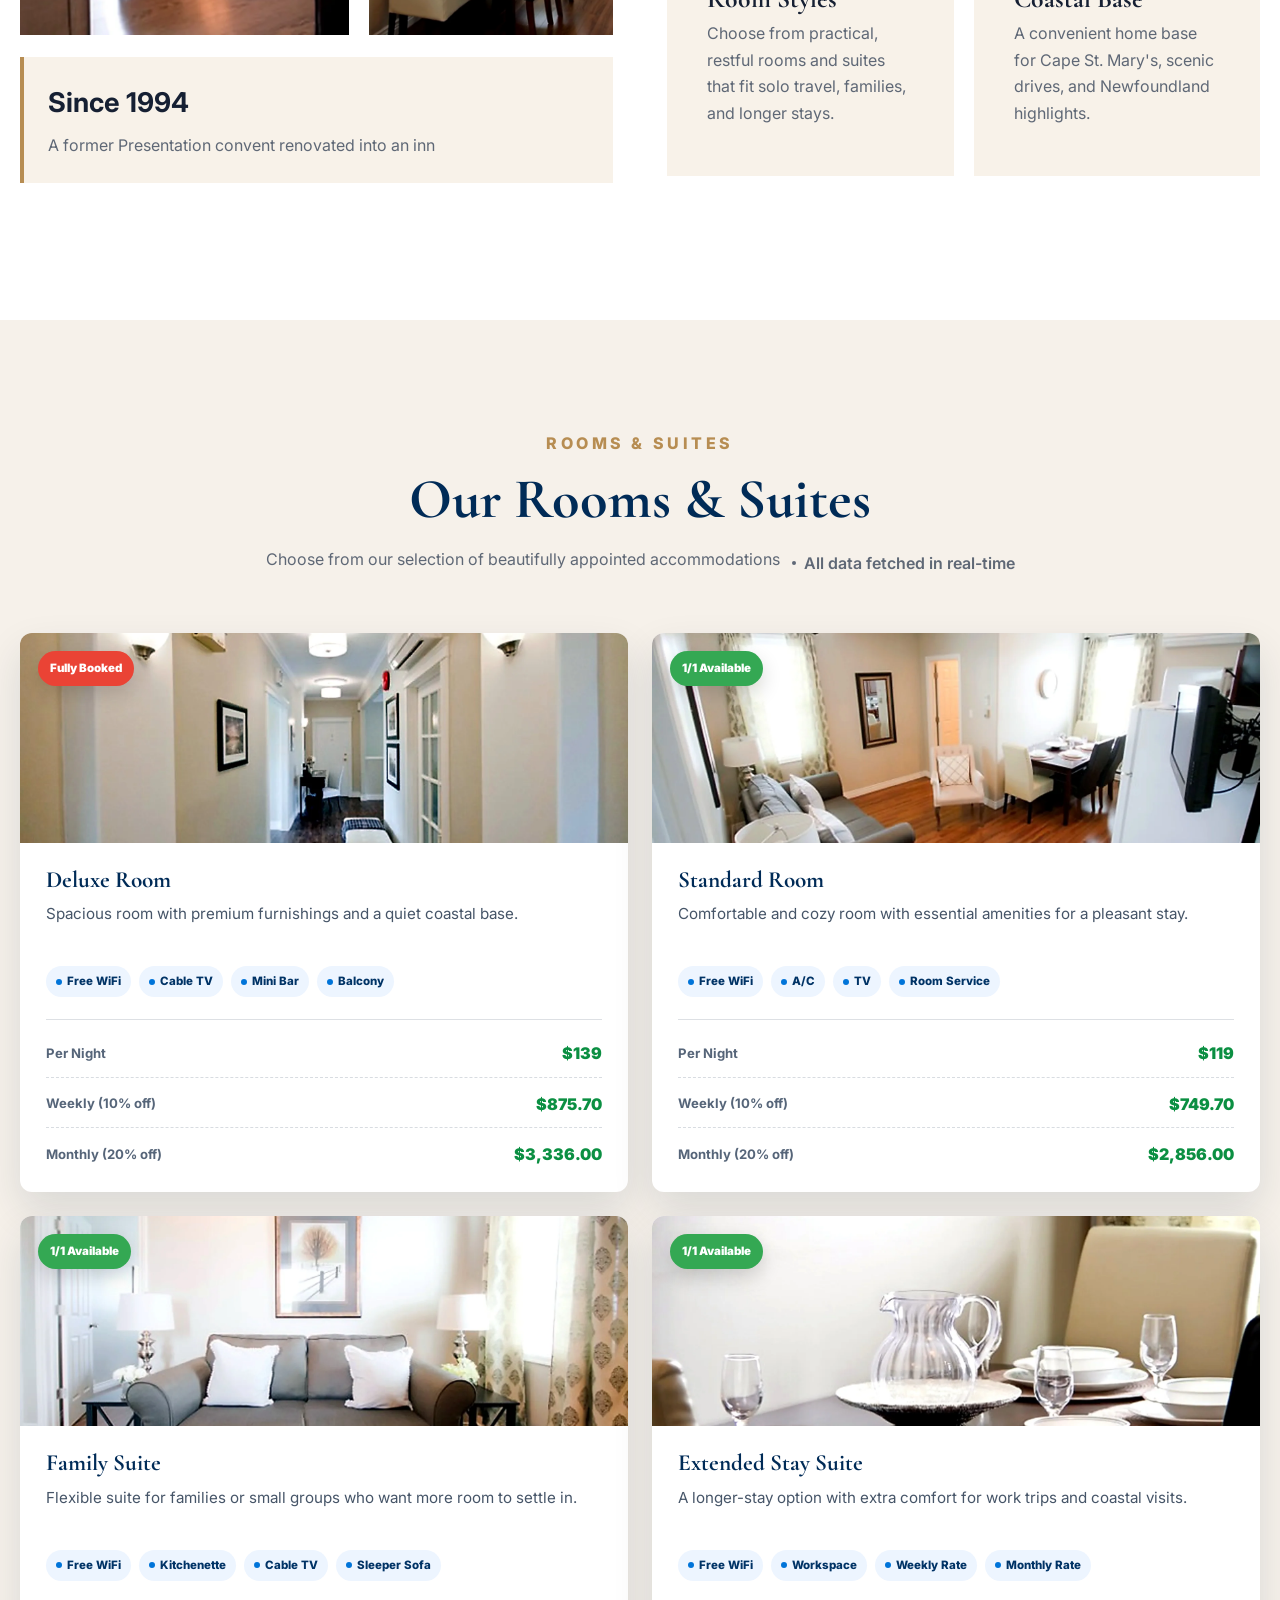
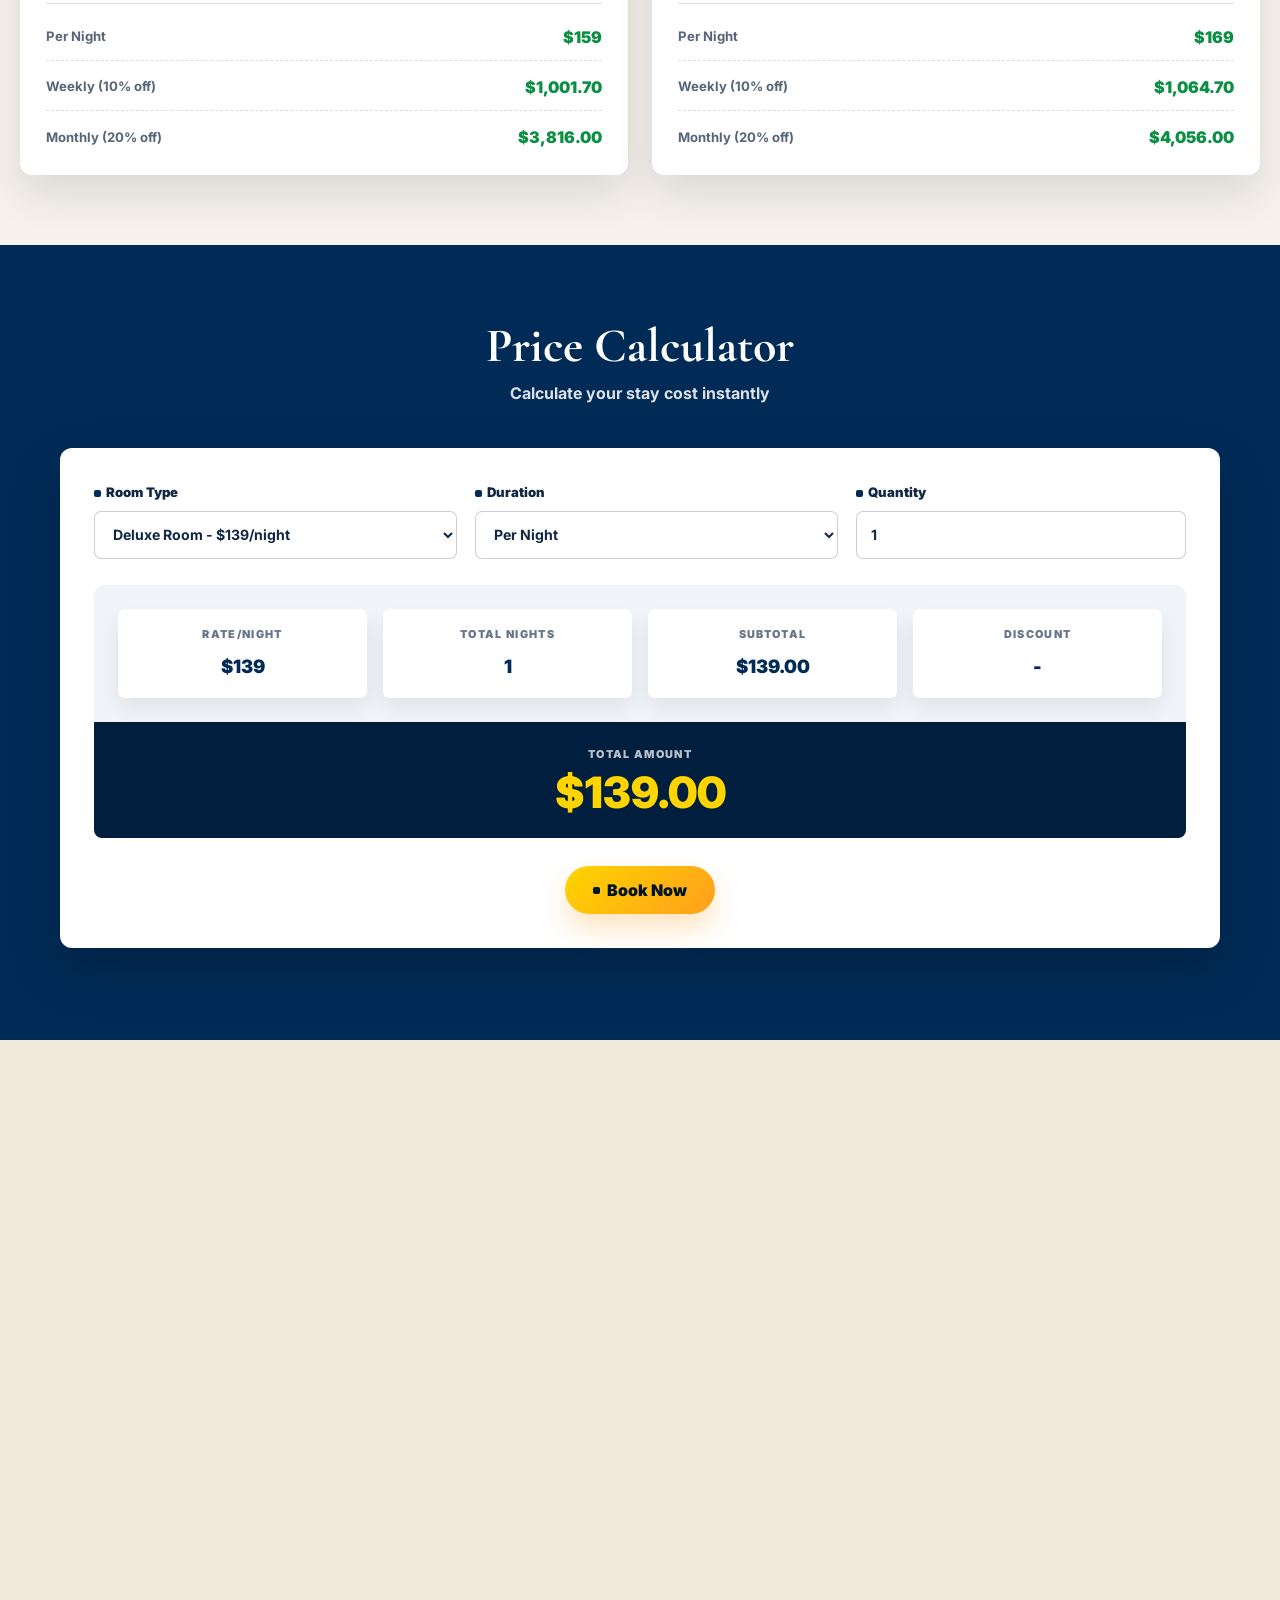
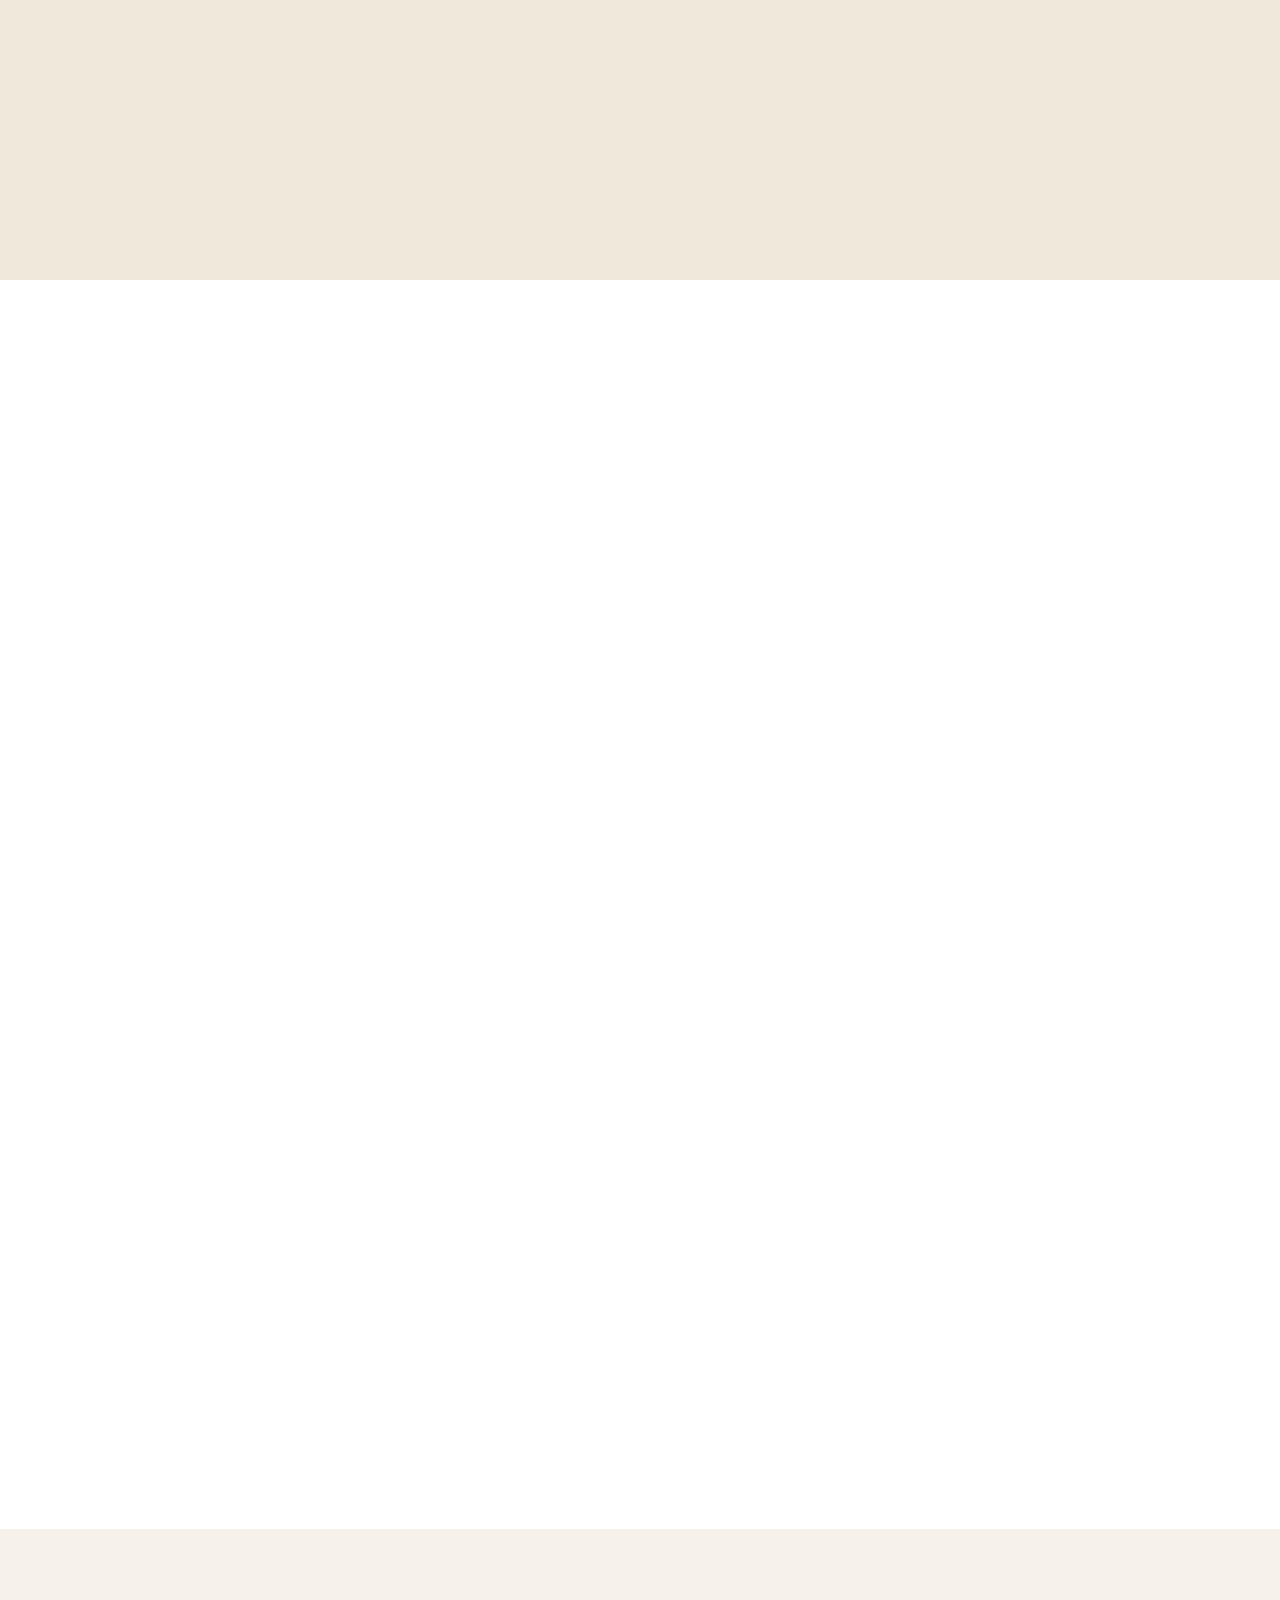
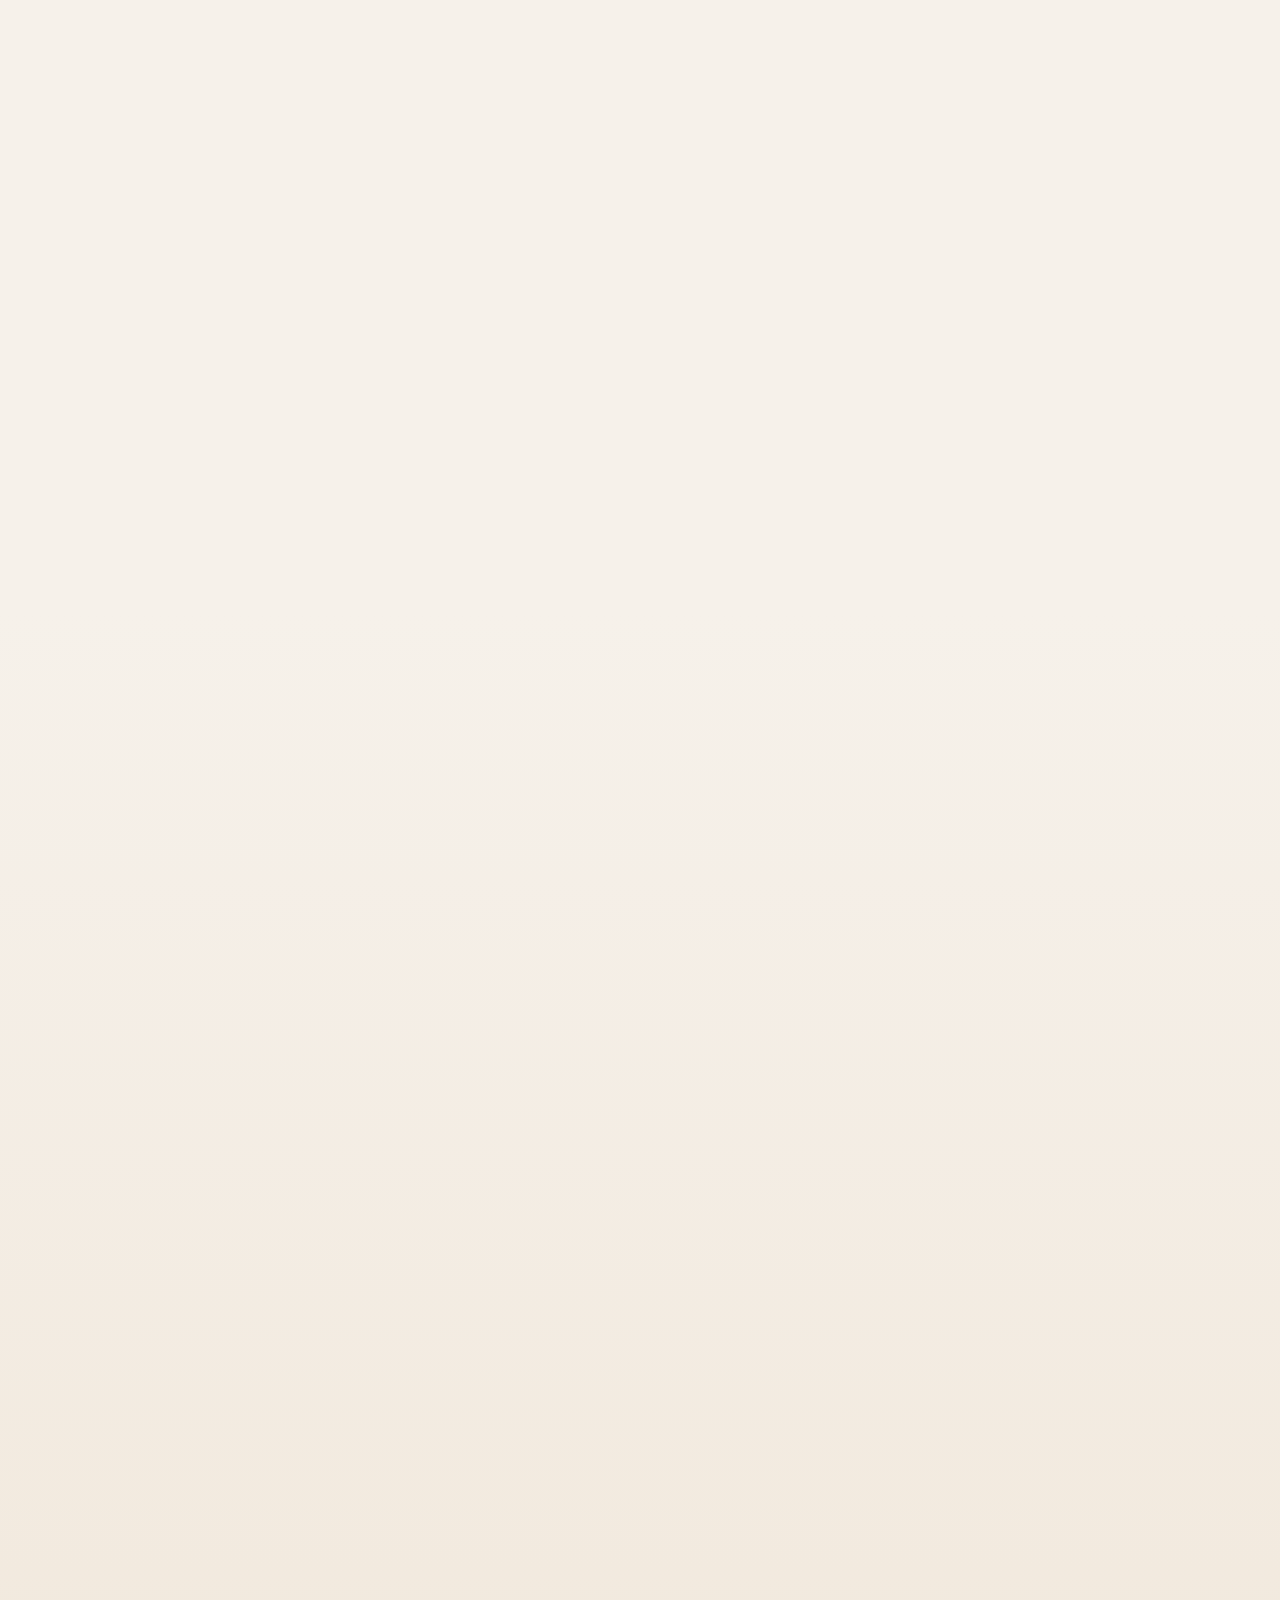
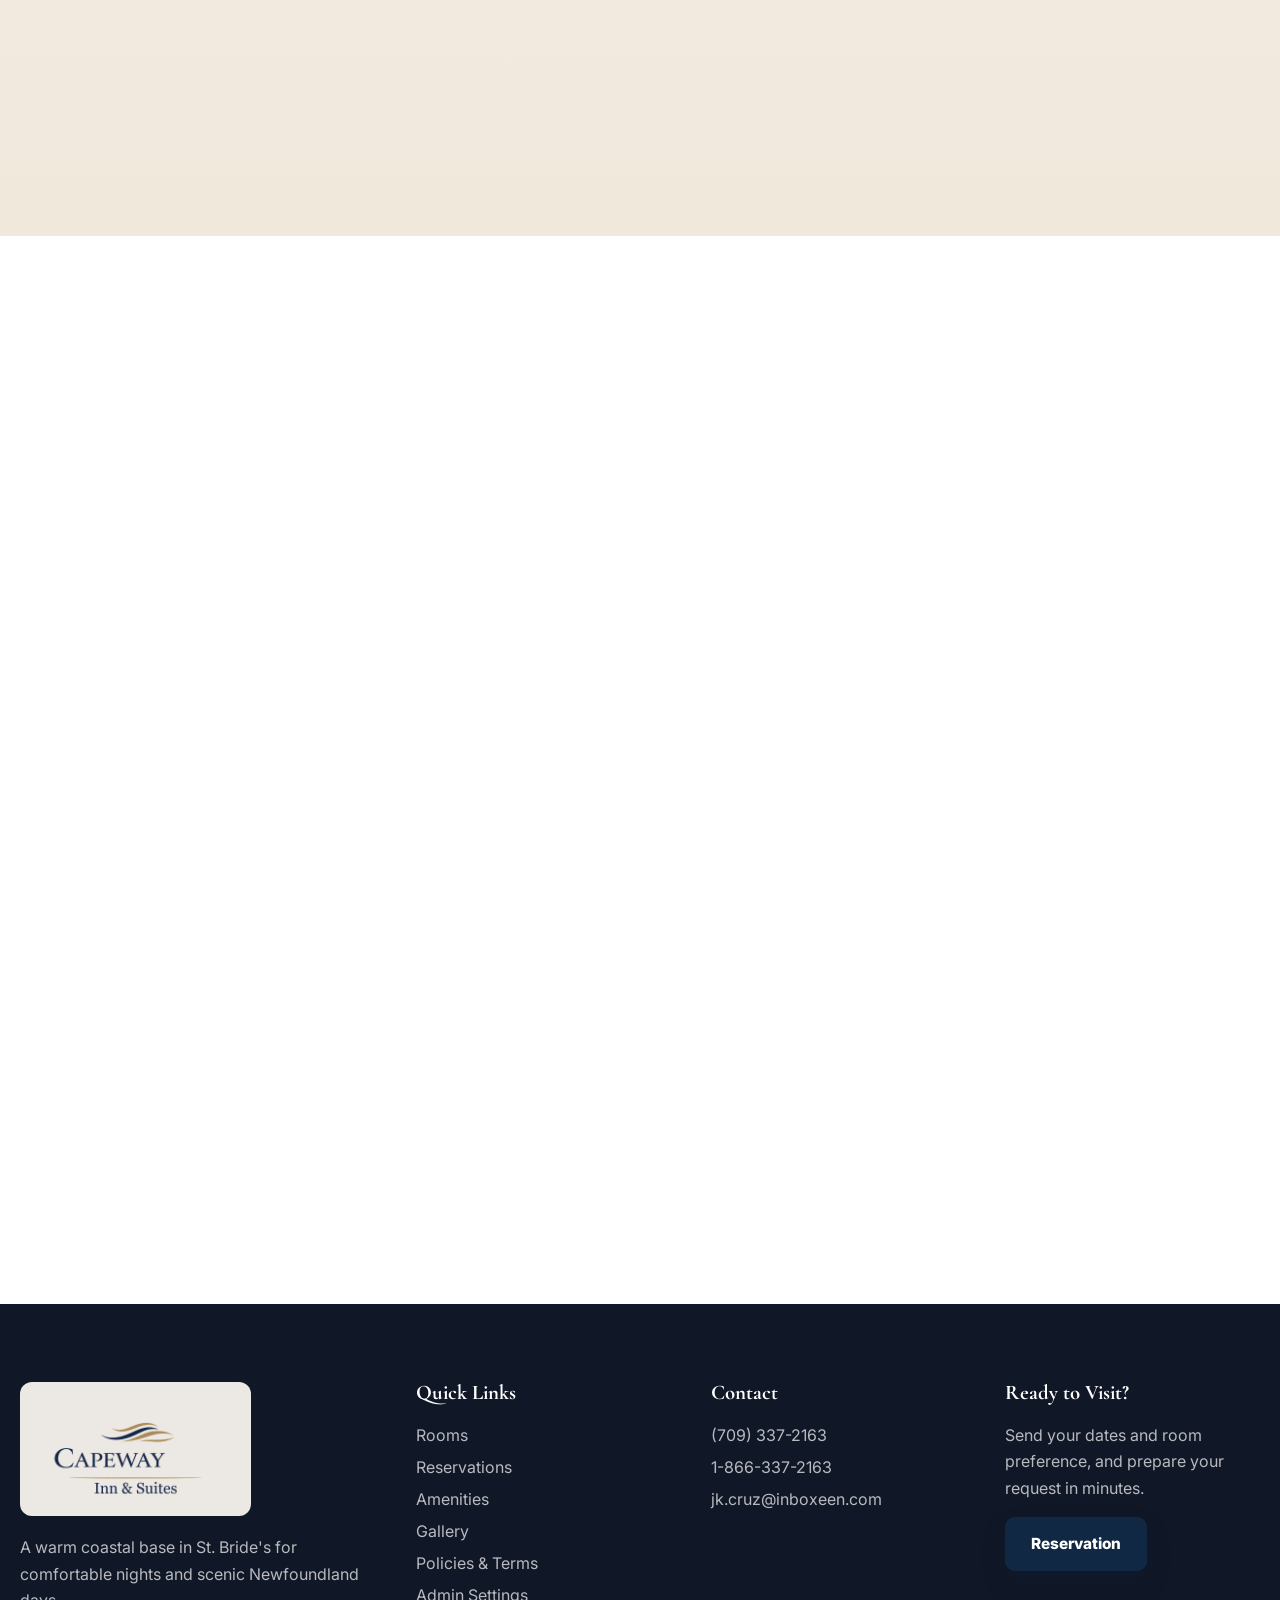
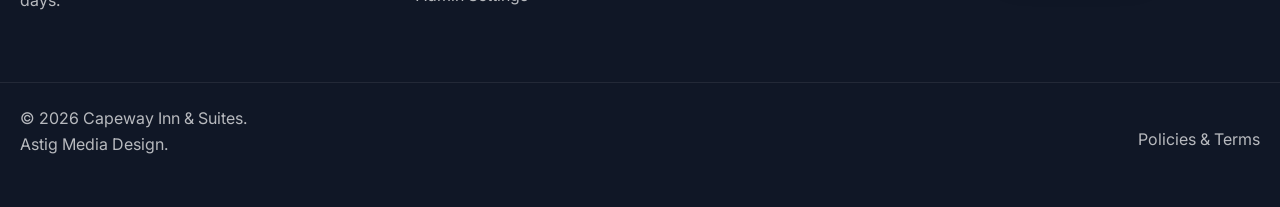
==== commit 7e438ddf: "Remove login button and modal" ====
--- a/index.html
+++ b/index.html
@@ -169,10 +169,8 @@
         <a href="#news">News</a>
         <a href="#faq">FAQ</a>
         <a href="#contact">Contact</a>
-        <a class="login-link login-link-menu" href="#login" data-login-open>LOGIN</a>
       </nav>
 
-      <a class="login-link nav-login" href="#login" data-login-open>LOGIN</a>
       <a class="btn btn-primary nav-cta" href="#reservation-request">Reservation</a>
     </div>
   </header>
@@ -1087,39 +1085,6 @@
   <div class="reservation-modal" id="reservationModal" aria-hidden="true" role="dialog" aria-modal="true" aria-label="Reservation request form">
     <button class="reservation-modal-close" id="reservationModalClose" type="button" aria-label="Close reservation form">&times;</button>
     <div class="reservation-modal-panel" id="reservationModalPanel"></div>
-  </div>
-
-  <div class="login-modal" id="loginModal" aria-hidden="true" role="dialog" aria-modal="true" aria-labelledby="loginModalTitle">
-    <div class="login-modal-panel">
-      <button class="login-modal-close" id="loginModalClose" type="button" aria-label="Close login">&times;</button>
-      <img class="login-modal-logo" src="assets/images/capeway-logo-inn-suites.webp" alt="Capeway Inn logo" width="1672" height="941" decoding="async">
-      <h2 id="loginModalTitle" class="sr-only">Capeway Inn Login</h2>
-
-      <form class="login-modal-form" id="loginModalForm">
-        <label>
-          <span>Email</span>
-          <input type="email" id="loginEmail" name="email" placeholder="Enter email" autocomplete="email" required>
-        </label>
-
-        <label>
-          <span>Password</span>
-          <input type="password" id="loginPassword" name="password" placeholder="Enter password" autocomplete="current-password" required>
-        </label>
-
-        <button class="login-submit-button" type="submit">Login</button>
-        <p class="login-modal-status" id="loginModalStatus" aria-live="polite"></p>
-      </form>
-
-      <button class="login-modal-link" type="button" data-login-action="forgot">Forgot Password?</button>
-      <div class="login-modal-row">
-        <span>Don't have an account?</span>
-        <button class="login-modal-link" type="button" data-login-action="create">Create Account</button>
-      </div>
-      <div class="login-modal-row">
-        <span>Want to explore first?</span>
-        <button class="login-modal-link" type="button" data-login-close>Back to Website</button>
-      </div>
-    </div>
   </div>
 
   <section class="cookie-consent" id="cookieConsent" aria-label="Cookie consent" hidden>
--- a/style.css
+++ b/style.css
@@ -42,10 +42,6 @@
   overflow: hidden;
 }
 
-body.login-modal-open {
-  overflow: hidden;
-}
-
 img {
   display: block;
   max-width: 100%;
@@ -196,47 +192,6 @@
 .nav-menu a:focus-visible::after {
   transform: scaleX(1);
   transform-origin: left;
-}
-
-.login-link {
-  min-height: 42px;
-  display: inline-flex;
-  align-items: center;
-  justify-content: center;
-  gap: 7px;
-  padding: 10px 18px;
-  color: #001529;
-  background: linear-gradient(135deg, #ffd400, #ff9f1c);
-  border-radius: 999px;
-  box-shadow: 0 8px 18px rgba(255, 159, 28, 0.2);
-  font-size: 0.82rem;
-  font-weight: 900;
-  line-height: 1;
-  text-decoration: none;
-  transition: transform 0.2s ease, box-shadow 0.2s ease;
-}
-
-.login-link::before {
-  content: "";
-  width: 7px;
-  height: 7px;
-  border-top: 2px solid currentColor;
-  border-right: 2px solid currentColor;
-  transform: rotate(45deg);
-}
-
-.login-link:hover,
-.login-link:focus-visible {
-  transform: translateY(-2px);
-  box-shadow: 0 14px 28px rgba(255, 159, 28, 0.3);
-}
-
-.nav-menu .login-link::after {
-  display: none;
-}
-
-.login-link-menu {
-  display: none !important;
 }
 
 .menu-toggle {
@@ -2480,157 +2435,6 @@
   font-size: 1.6rem;
 }
 
-.login-modal {
-  position: fixed;
-  inset: 0;
-  z-index: 98;
-  display: grid;
-  place-items: center;
-  padding: 24px;
-  background: #07325d;
-  opacity: 0;
-  pointer-events: none;
-  transition: opacity 0.2s ease;
-}
-
-.login-modal.active {
-  opacity: 1;
-  pointer-events: auto;
-}
-
-.login-modal-panel {
-  position: relative;
-  width: min(100%, 450px);
-  max-height: calc(100vh - 48px);
-  overflow-y: auto;
-  padding: 36px 44px 40px;
-  color: #263244;
-  background: #fff;
-  border-radius: 4px;
-  box-shadow: 0 28px 70px rgba(0, 0, 0, 0.28);
-}
-
-.login-modal-close {
-  position: absolute;
-  top: 10px;
-  right: 10px;
-  width: 34px;
-  height: 34px;
-  color: #415063;
-  background: transparent;
-  border: 0;
-  font-size: 1.35rem;
-}
-
-.login-modal-logo {
-  width: min(100%, 280px);
-  height: 110px;
-  margin: 0 auto 22px;
-  object-fit: contain;
-}
-
-.login-modal-form {
-  display: grid;
-  gap: 16px;
-}
-
-.login-modal-form label {
-  display: grid;
-  gap: 8px;
-  margin: 0;
-}
-
-.login-modal-form span {
-  display: inline-flex;
-  align-items: center;
-  justify-content: center;
-  gap: 6px;
-  color: #263244;
-  font-size: 0.86rem;
-  font-weight: 700;
-}
-
-.login-modal-form label:first-child span::before,
-.login-modal-form label:nth-child(2) span::before {
-  content: "";
-  width: 10px;
-  height: 8px;
-  background: #4b5563;
-  border-radius: 2px;
-}
-
-.login-modal-form input {
-  width: 100%;
-  min-height: 38px;
-  padding: 8px 14px;
-  color: #263244;
-  background: #fff;
-  border: 1px solid #c9cfd6;
-  border-radius: 0;
-  font-size: 1rem;
-  -webkit-text-fill-color: #263244;
-}
-
-.login-submit-button {
-  min-height: 34px;
-  margin-top: 2px;
-  color: #fff;
-  background: #002b57;
-  border: 0;
-  border-radius: 0;
-  font-size: 0.9rem;
-  font-weight: 900;
-}
-
-.login-submit-button::before {
-  content: "";
-  display: inline-block;
-  width: 7px;
-  height: 7px;
-  margin-right: 8px;
-  border-top: 2px solid currentColor;
-  border-right: 2px solid currentColor;
-  transform: rotate(45deg);
-}
-
-.login-modal-status {
-  min-height: 18px;
-  margin: 0;
-  color: #8a3f00;
-  font-size: 0.78rem;
-  font-weight: 700;
-  line-height: 1.4;
-  text-align: center;
-}
-
-.login-modal-link {
-  display: inline;
-  padding: 0;
-  color: #0074d9;
-  background: transparent;
-  border: 0;
-  font-size: 0.86rem;
-  font-weight: 800;
-  text-decoration: underline;
-}
-
-.login-modal > .login-modal-panel > .login-modal-link {
-  display: block;
-  margin: 10px auto 18px;
-}
-
-.login-modal-row {
-  display: flex;
-  flex-wrap: wrap;
-  justify-content: center;
-  gap: 5px;
-  padding-top: 18px;
-  margin-top: 14px;
-  border-top: 1px solid #e5e7eb;
-  color: #4b5563;
-  font-size: 0.82rem;
-}
-
 .cookie-consent {
   position: fixed;
   left: 0;
@@ -3251,10 +3055,6 @@
     padding-inline: 18px;
   }
 
-  .nav-login {
-    padding-inline: 18px;
-  }
-
   .hero-content,
   .about-layout,
   .details-layout,
@@ -3388,18 +3188,6 @@
     display: none;
   }
 
-  .nav-login {
-    display: none;
-  }
-
-  .login-link-menu {
-    display: inline-flex !important;
-    justify-content: center;
-    width: 100%;
-    margin-top: 6px;
-    padding-inline: 16px;
-  }
-
   .nav-menu a {
     min-height: 52px;
     padding: 0 10px;
@@ -3601,18 +3389,9 @@
   .contact-form,
   .contact-card,
   .inquiries-panel,
-  .booking-card,
-  .login-modal-panel {
+  .booking-card {
     padding: 22px;
     border-radius: 18px;
-  }
-
-  .login-modal-panel {
-    border-radius: 4px;
-  }
-
-  .login-modal-logo {
-    height: 94px;
   }
 
   .hero-actions,
